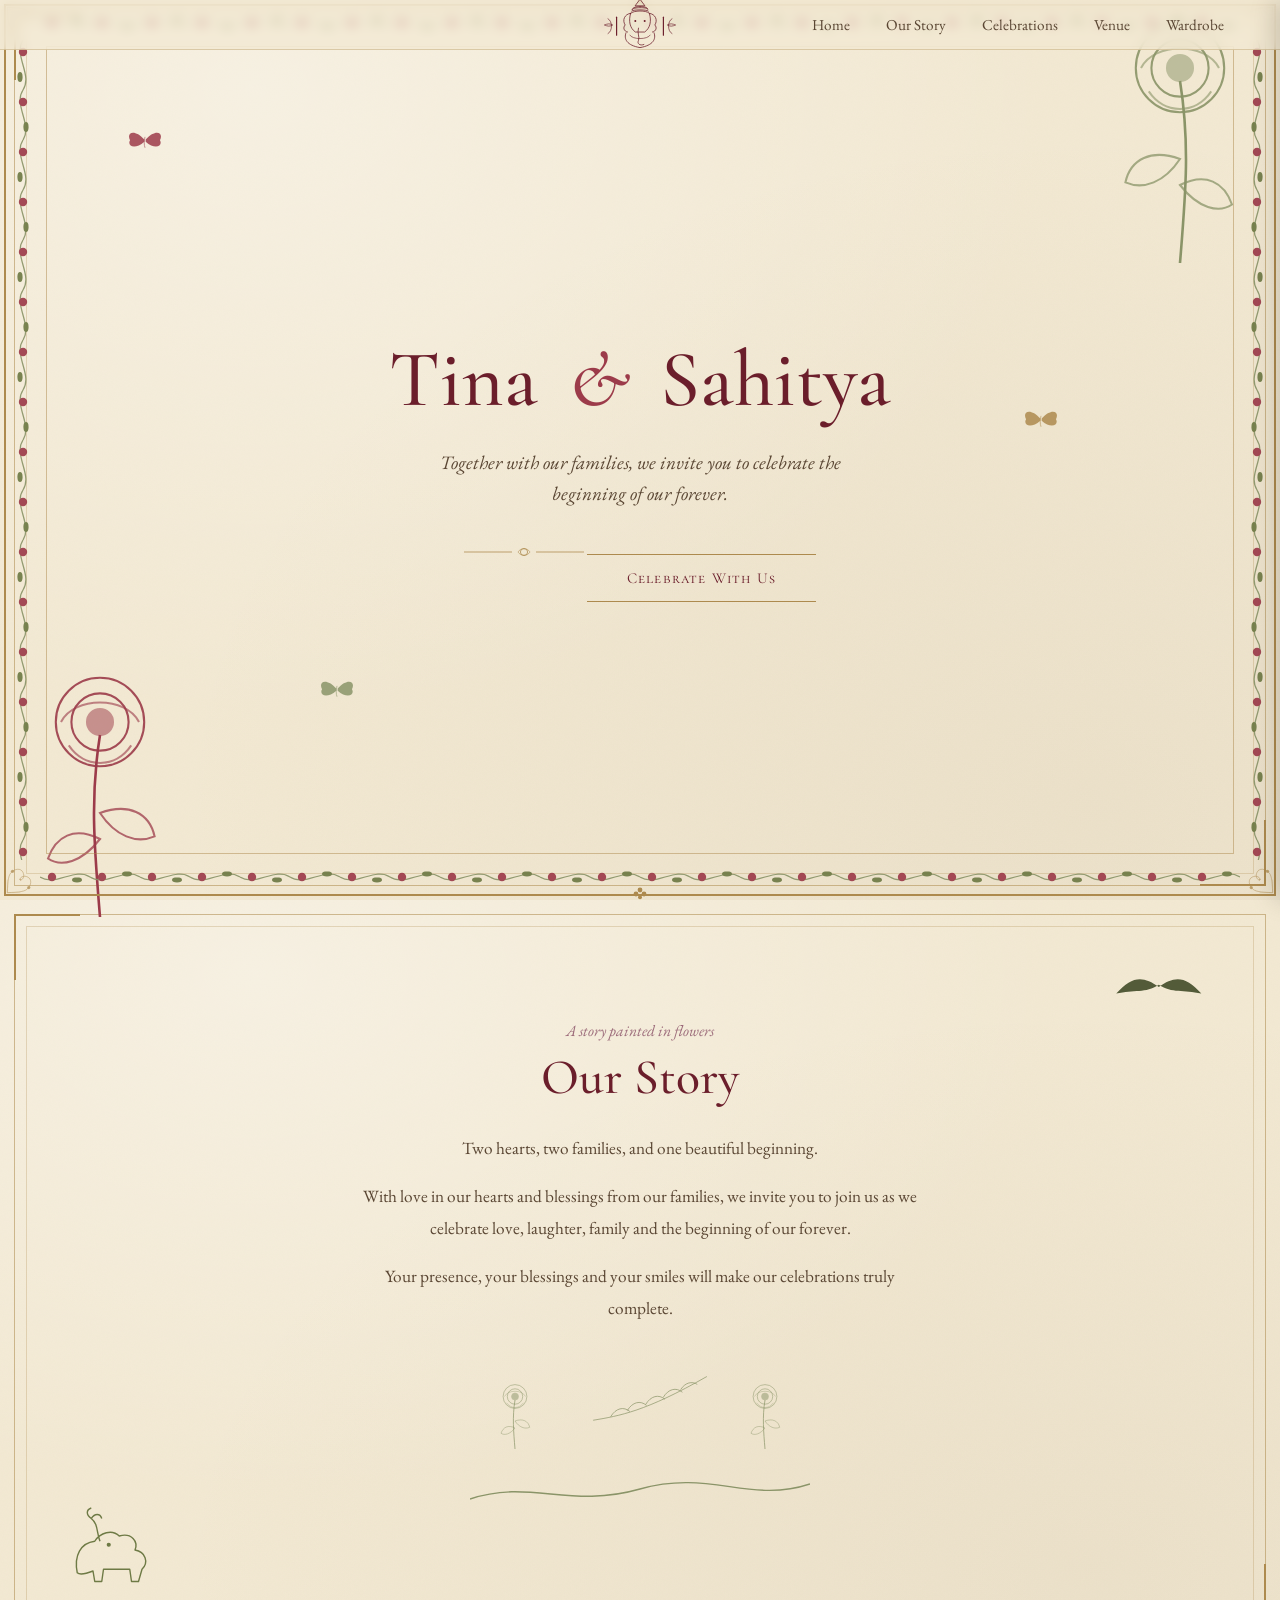
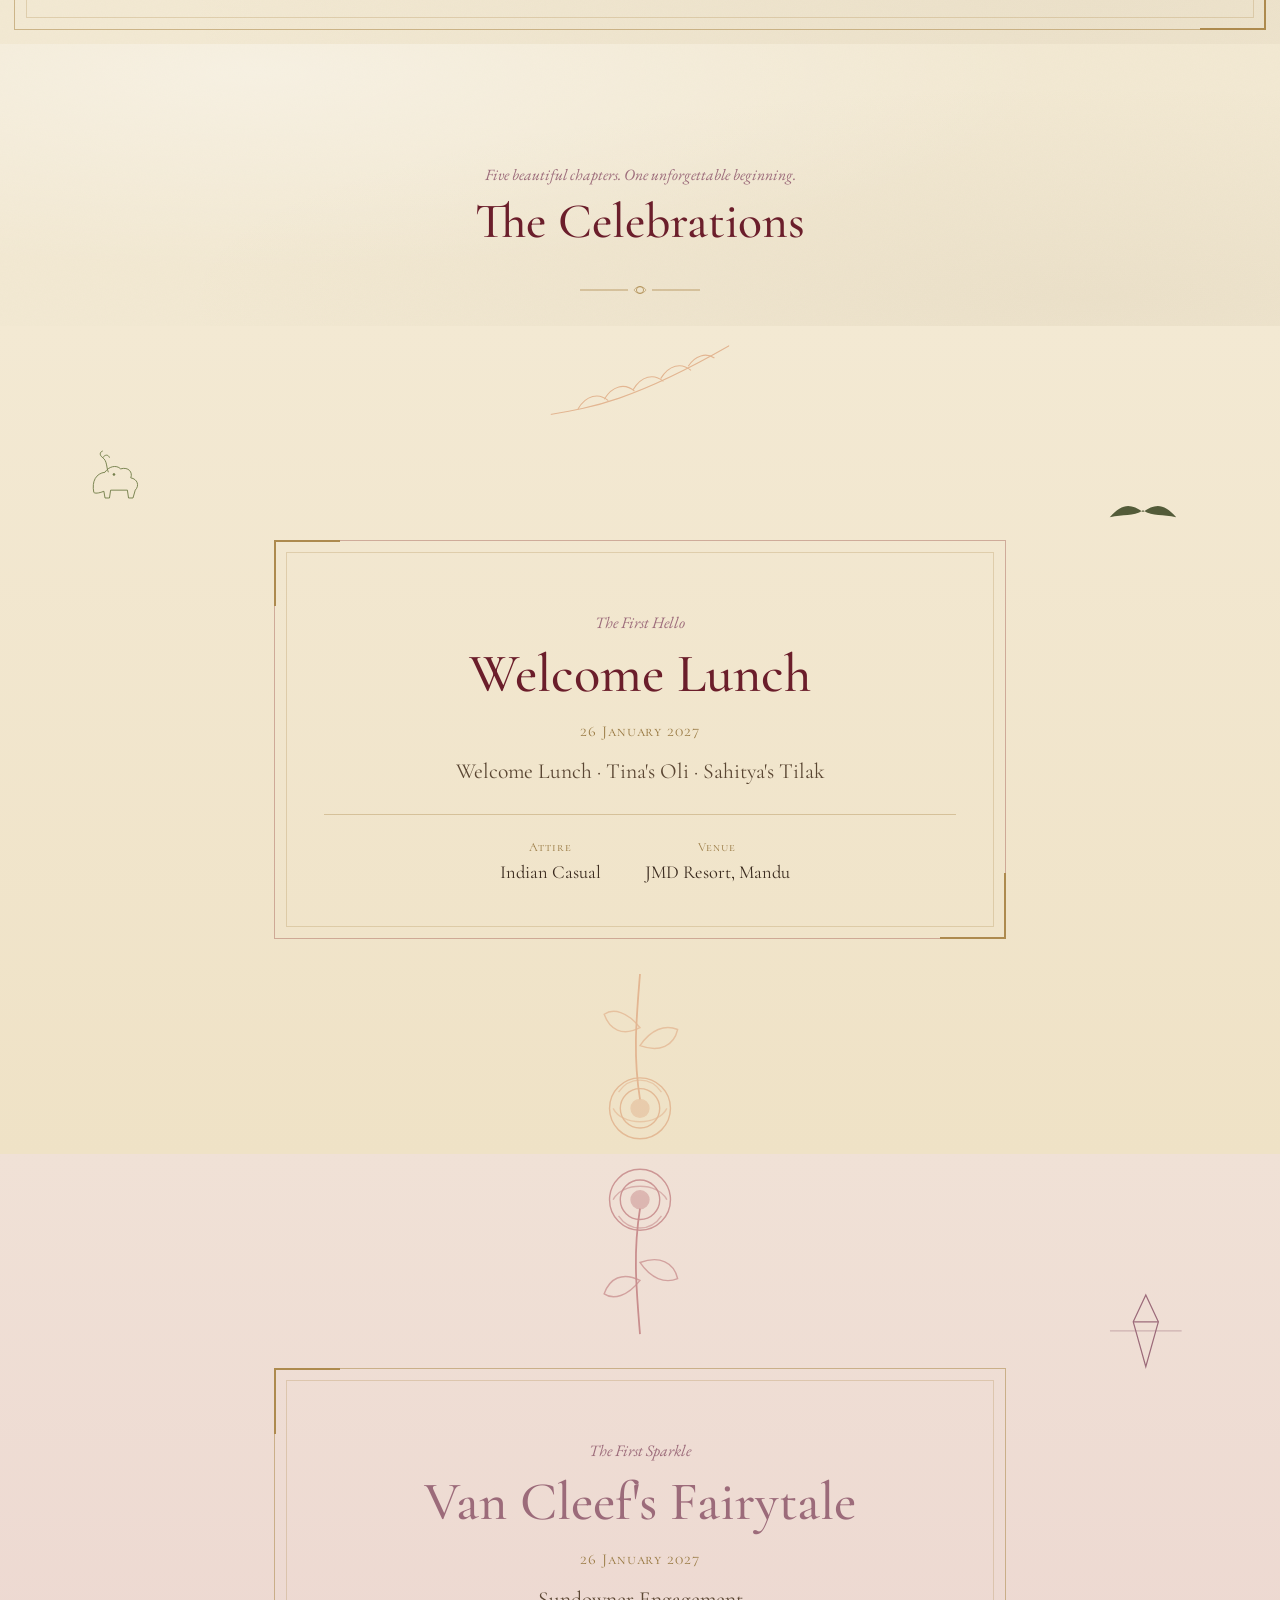
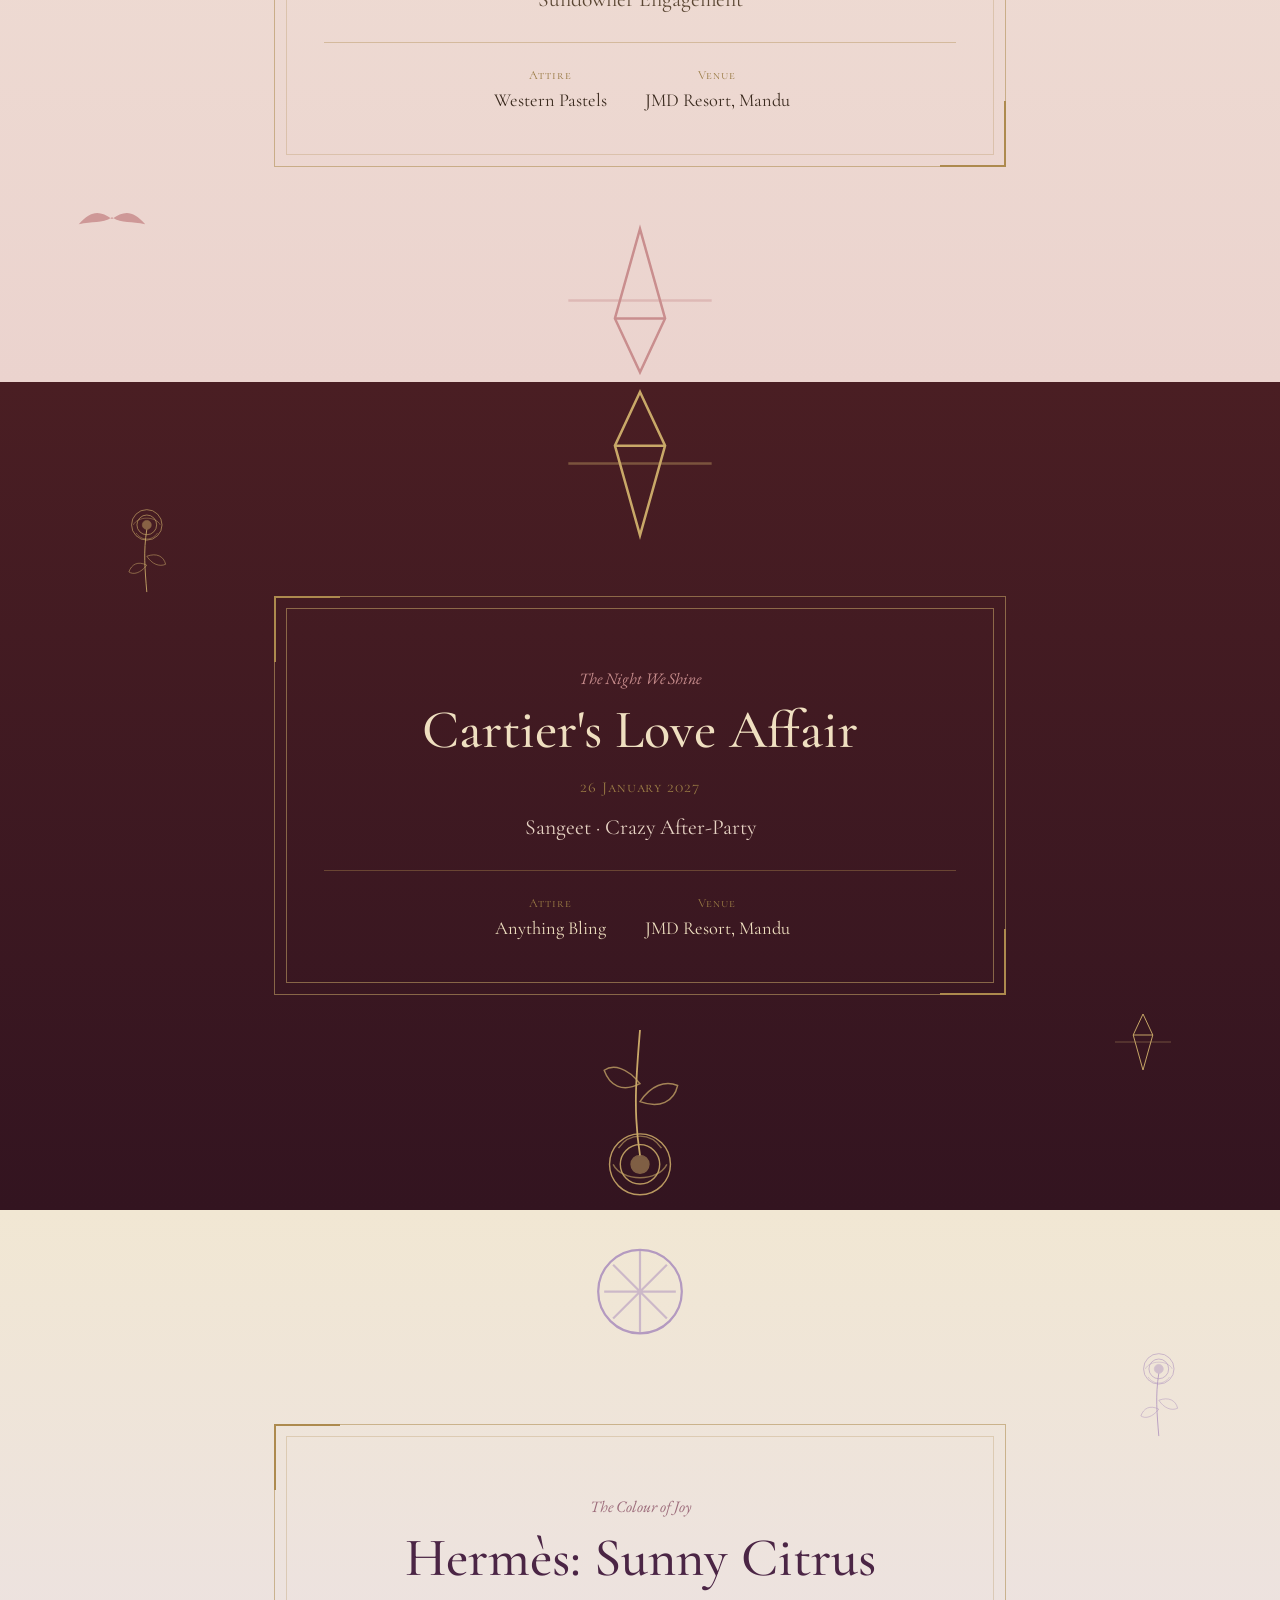
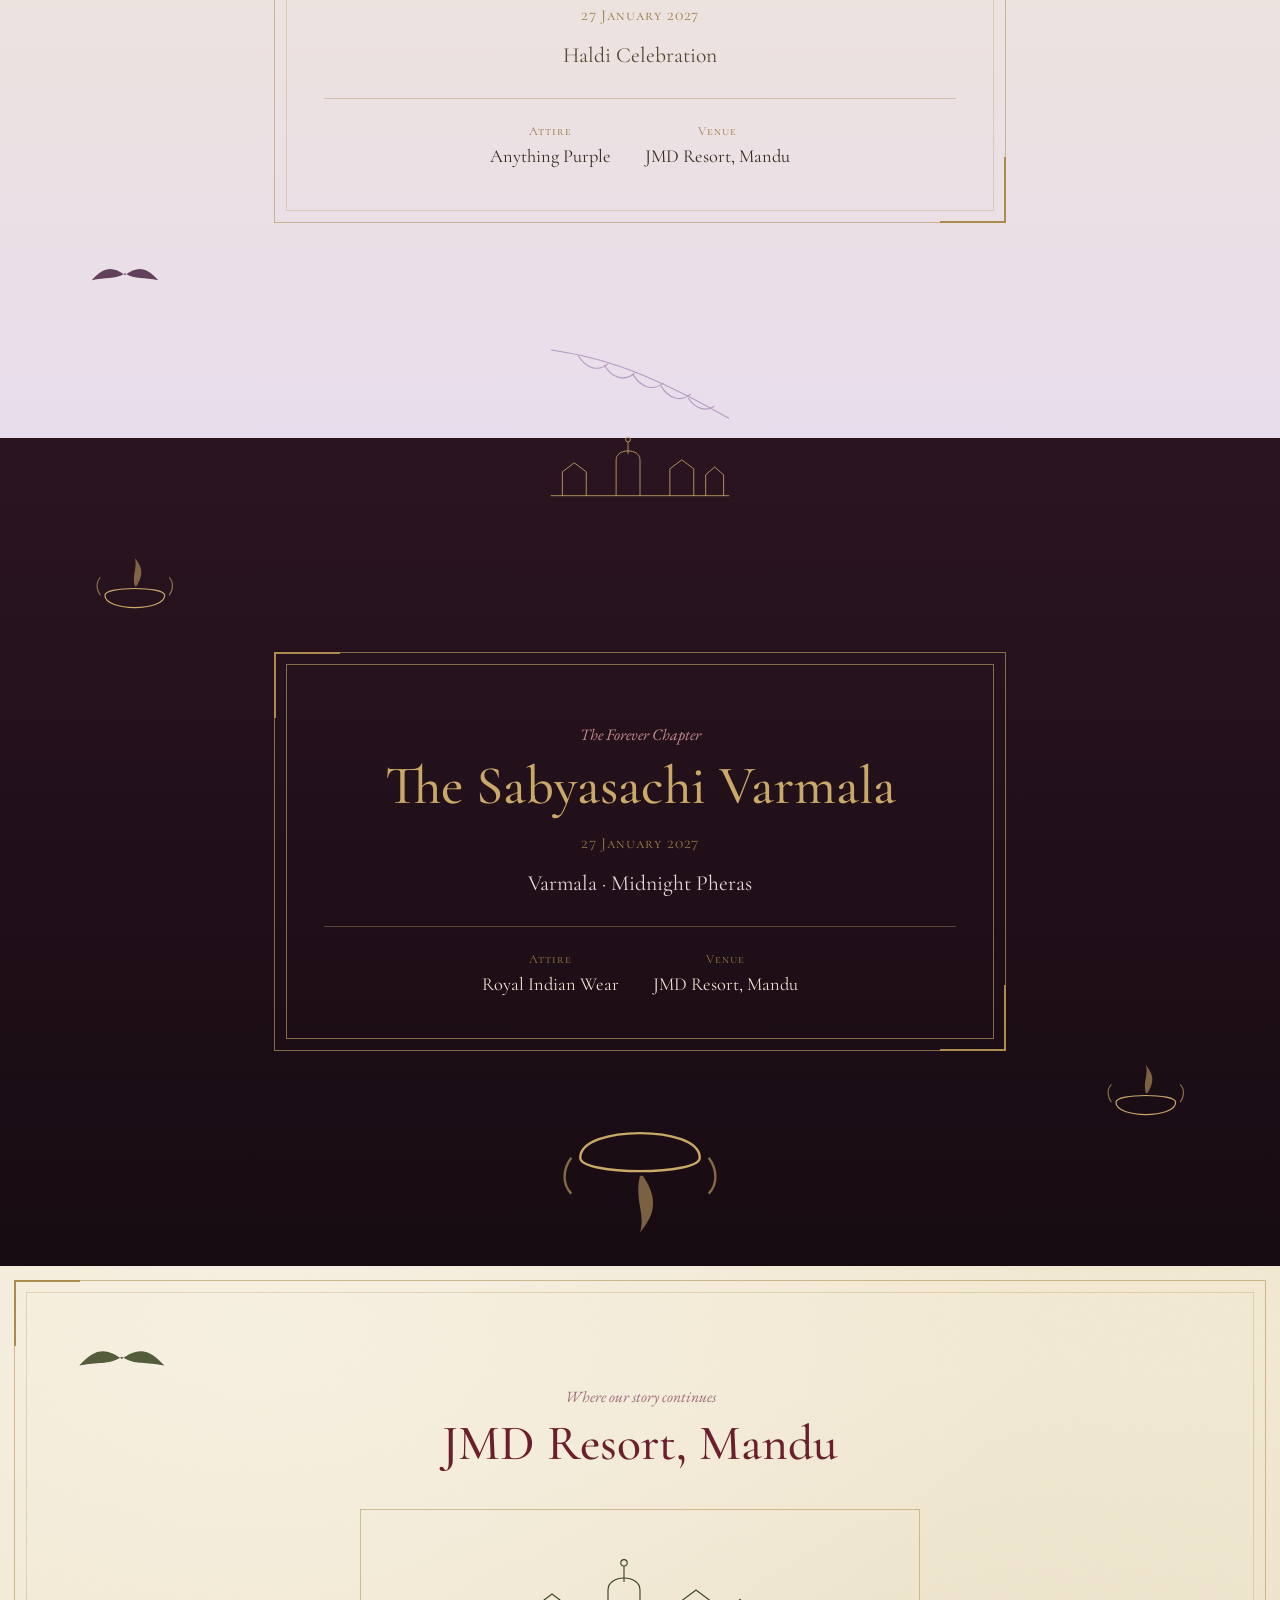
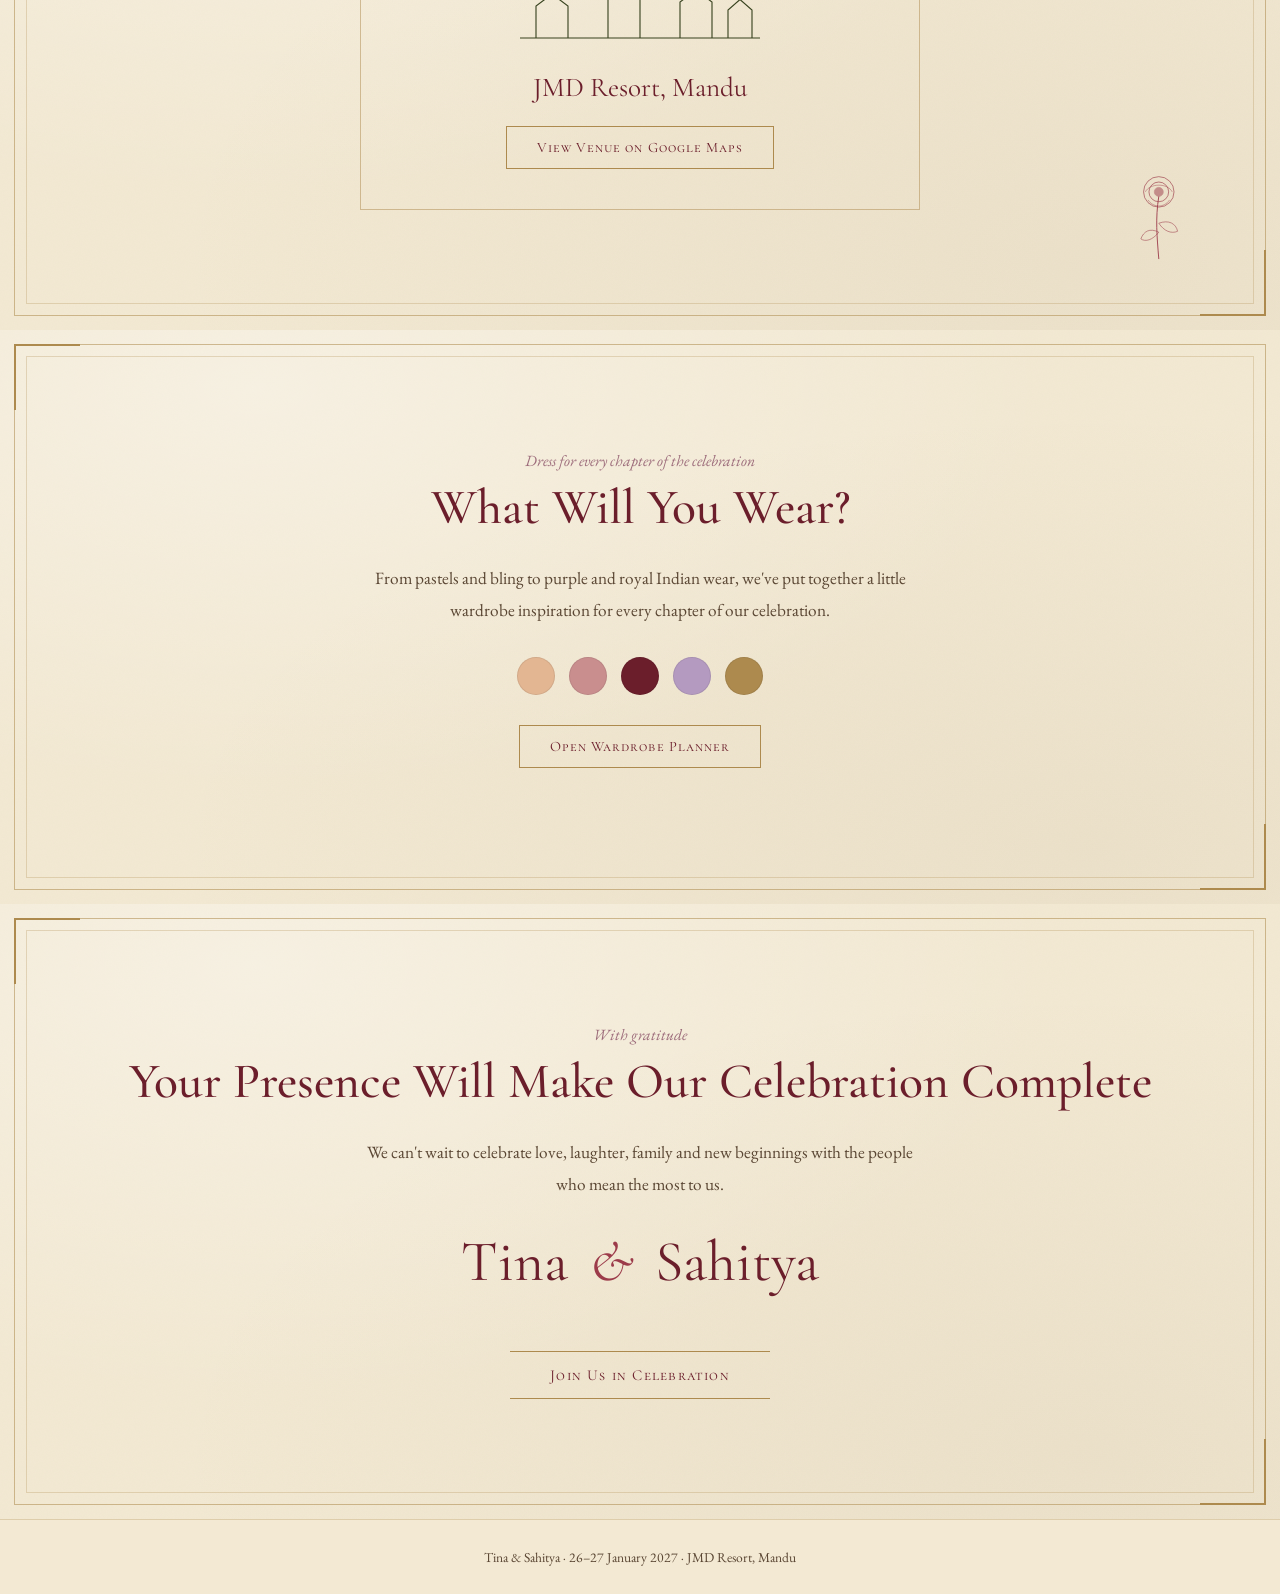
==== index.html @ ea7f5456 "Add files via upload" ====
<!DOCTYPE html>
<html lang="en">
<head>
<meta charset="UTF-8">
<meta name="viewport" content="width=device-width, initial-scale=1.0">
<title>Tina &amp; Sahitya — Our Royal Wedding Celebration</title>
<meta name="description" content="Join Tina &amp; Sahitya as they celebrate love, family and the beginning of their forever in Mandu.">

<!-- Open Graph -->
<meta property="og:title" content="Tina &amp; Sahitya — Our Royal Wedding Celebration">
<meta property="og:description" content="Join Tina &amp; Sahitya as they celebrate love, family and the beginning of their forever in Mandu.">
<meta property="og:type" content="website">
<meta property="og:image" content="assets/og-image.jpg">

<link rel="icon" href="assets/favicon.svg" type="image/svg+xml">

<link rel="preconnect" href="https://fonts.googleapis.com">
<link rel="preconnect" href="https://fonts.gstatic.com" crossorigin>
<link href="https://fonts.googleapis.com/css2?family=Cormorant+Garamond:ital,wght@0,400;0,500;0,600;1,400;1,500&family=EB+Garamond:ital,wght@0,400;0,500;1,400&family=Cormorant+SC:wght@500;600&display=swap" rel="stylesheet">

<style>
:root{
  /* paper */
  --ivory:#F3E9D3;
  --antique-cream:#ECD9B6;
  --parchment:#F6EEDC;
  --champagne:#EFDFC0;

  /* floral */
  --deep-rose:#9C3B4A;
  --muted-crimson:#8C3A34;
  --dusty-pink:#C98E8E;
  --blush:#E4C3BE;
  --peach:#E3B692;
  --mauve:#9C6B7A;
  --soft-lavender:#B49AC0;

  /* botanical */
  --sage:#8A9468;
  --olive:#6E7A45;
  --muted-green:#7C8A5E;
  --forest:#38431F;

  /* royal */
  --burgundy:#5E1A24;
  --wine:#6B1E2B;
  --plum:#4B2545;

  /* decorative */
  --gold:#AD8A4E;
  --gold-light:#C9A868;
  --brass:#9A7B45;

  --ink:#3A2A1E;
  --ink-soft:#5A4633;

  --serif: "Cormorant Garamond", serif;
  --serif-sc: "Cormorant SC", serif;
  --body: "EB Garamond", serif;
}

*{ box-sizing:border-box; }
html{ scroll-behavior:smooth; }

@media (prefers-reduced-motion: reduce){
  html{ scroll-behavior:auto; }
  *{ animation-duration:0.001ms !important; animation-iteration-count:1 !important; transition-duration:0.001ms !important; scroll-behavior:auto !important; }
}

body{
  margin:0;
  font-family:var(--body);
  color:var(--ink);
  background-color:var(--ivory);
  overflow-x:hidden;
}

/* ---------- paper texture (shared) ---------- */
.paper{
  position:relative;
  background-color:var(--ivory);
  background-image:
    radial-gradient(ellipse at 20% 10%, rgba(255,255,255,0.35), transparent 55%),
    radial-gradient(ellipse at 85% 90%, rgba(120,90,50,0.06), transparent 60%),
    url('data:image/svg+xml;utf8,<svg xmlns="http://www.w3.org/2000/svg" width="200" height="200"><filter id="n"><feTurbulence type="fractalNoise" baseFrequency="0.9" numOctaves="2" stitchTiles="stitch"/><feColorMatrix type="matrix" values="0 0 0 0 0.55  0 0 0 0 0.47  0 0 0 0 0.34  0 0 0 0.05 0"/></filter><rect width="100%25" height="100%25" filter="url(%23n)"/></svg>');
  background-size: auto, auto, 220px 220px;
}

/* ---------- ornament svg defs (hidden) ---------- */
#ornament-defs{ position:absolute; width:0; height:0; overflow:hidden; }

/* ---------- section shell ---------- */
.chapter{
  position:relative;
  padding:clamp(56px, 10vw, 120px) clamp(20px, 6vw, 80px);
  overflow:hidden;
}

.frame-outer{
  position:absolute;
  inset:14px;
  border:1px solid rgba(173,138,78,0.55);
  pointer-events:none;
}
.frame-outer::before,
.frame-outer::after{
  content:"";
  position:absolute;
  width:64px; height:64px;
  border-top:2px solid var(--gold);
  border-left:2px solid var(--gold);
  top:-1px; left:-1px;
}
.frame-outer::after{
  top:auto; left:auto; bottom:-1px; right:-1px;
  border-top:none; border-left:none;
  border-bottom:2px solid var(--gold);
  border-right:2px solid var(--gold);
}
.frame-inner{
  position:absolute;
  inset:26px;
  border:1px solid rgba(173,138,78,0.28);
  pointer-events:none;
}

.corner-motif{
  position:absolute;
  width:clamp(70px,10vw,150px);
  opacity:0.9;
  color:var(--gold);
}
.corner-motif.tl{ top:8px; left:8px; }
.corner-motif.tr{ top:8px; right:8px; transform:scaleX(-1); }
.corner-motif.bl{ bottom:8px; left:8px; transform:scaleY(-1); }
.corner-motif.br{ bottom:8px; right:8px; transform:scale(-1,-1); }

.eyebrow-divider{
  width:120px; height:26px; margin:18px auto; color:var(--gold);
}

/* ---------- reveal ---------- */
.reveal{
  opacity:0;
  transform:translateY(18px);
  transition:opacity 1.1s ease, transform 1.1s ease;
}
.reveal.in{ opacity:1; transform:none; }

/* pop-in decorative elements (per-section) */
.pop{
  opacity:0;
  transform:scale(0.4);
  transition:opacity .8s ease, transform .9s cubic-bezier(0.22,1.4,0.4,1);
}
.pop.in{ opacity:1; transform:scale(1); }

/* ---------- butterflies ---------- */
#butterfly-field{ position:fixed; inset:0; z-index:5; pointer-events:none; }
.butterfly{
  position:absolute;
  width:34px; height:auto;
  animation-name:flutter-flight;
  animation-timing-function:ease-in-out;
  animation-iteration-count:infinite;
  will-change:transform;
}
.butterfly .wing{ transform-origin:50px 40px; animation:flap 0.55s ease-in-out infinite; }
.butterfly .wing-right{ animation-delay:0.05s; }
@keyframes flap{
  0%,100%{ transform:scaleX(1); }
  50%{ transform:scaleX(0.55); }
}
.butterfly.flight-a{ animation-name:flutter-flight-a; }
.butterfly.flight-b{ animation-name:flutter-flight-b; }
.butterfly.flight-c{ animation-name:flutter-flight-c; }
@keyframes flutter-flight-a{
  0%{ transform:translate(0,0) rotate(-4deg); }
  25%{ transform:translate(7vw,-7vh) rotate(4deg); }
  50%{ transform:translate(15vw,0vh) rotate(-3deg); }
  75%{ transform:translate(8vw,8vh) rotate(5deg); }
  100%{ transform:translate(0,0) rotate(-4deg); }
}
@keyframes flutter-flight-b{
  0%{ transform:translate(0,0) rotate(3deg); }
  30%{ transform:translate(-8vw,-5vh) rotate(-4deg); }
  60%{ transform:translate(-14vw,4vh) rotate(3deg); }
  100%{ transform:translate(0,0) rotate(3deg); }
}
@keyframes flutter-flight-c{
  0%{ transform:translate(0,0) rotate(-2deg); }
  20%{ transform:translate(4vw,-9vh) rotate(4deg); }
  50%{ transform:translate(10vw,-3vh) rotate(-3deg); }
  80%{ transform:translate(3vw,6vh) rotate(4deg); }
  100%{ transform:translate(0,0) rotate(-2deg); }
}

/* ---------- per-section pop-in motifs ---------- */
.pop-motif{
  position:absolute;
  width:clamp(46px,7vw,100px);
  pointer-events:none;
  z-index:1;
}

/* ---------- persistent ornamental page frame ---------- */
:root{
  --frame-band:clamp(14px,2.6vw,26px);
  --frame-gap:clamp(22px,4.6vw,40px);
}
#page-frame{ position:fixed; inset:0; z-index:4; pointer-events:none; }
#page-frame::before{
  content:""; position:absolute; inset:4px;
  border:2px solid var(--gold);
}
#page-frame::after{
  content:""; position:absolute;
  inset:calc(var(--frame-gap) + 6px);
  border:1px solid rgba(173,138,78,0.5);
}
.frame-band{ position:absolute; background-repeat:repeat; opacity:0.92; }
.frame-band.top{
  top:10px; left:var(--frame-gap); right:var(--frame-gap); height:var(--frame-band);
  background-image:url('data:image/svg+xml;utf8,<svg xmlns="http://www.w3.org/2000/svg" width="100" height="26"><path d="M0 13 C 15 3, 35 23, 50 13 C 65 3, 85 23, 100 13" fill="none" stroke="rgb(138,148,104)" stroke-width="1.3"/><circle cx="12" cy="13" r="4.2" fill="rgb(156,59,74)"/><circle cx="62" cy="13" r="4.2" fill="rgb(156,59,74)"/><ellipse cx="37" cy="10" rx="5" ry="2.6" fill="rgb(110,122,69)"/><ellipse cx="87" cy="16" rx="5" ry="2.6" fill="rgb(110,122,69)"/></svg>');
  background-size:100px var(--frame-band); background-repeat:repeat-x;
}
.frame-band.bottom{
  bottom:10px; left:var(--frame-gap); right:var(--frame-gap); height:var(--frame-band);
  background-image:url('data:image/svg+xml;utf8,<svg xmlns="http://www.w3.org/2000/svg" width="100" height="26"><path d="M0 13 C 15 3, 35 23, 50 13 C 65 3, 85 23, 100 13" fill="none" stroke="rgb(138,148,104)" stroke-width="1.3"/><circle cx="12" cy="13" r="4.2" fill="rgb(156,59,74)"/><circle cx="62" cy="13" r="4.2" fill="rgb(156,59,74)"/><ellipse cx="37" cy="10" rx="5" ry="2.6" fill="rgb(110,122,69)"/><ellipse cx="87" cy="16" rx="5" ry="2.6" fill="rgb(110,122,69)"/></svg>');
  background-size:100px var(--frame-band); background-repeat:repeat-x;
  transform:scaleY(-1);
}
.frame-band.left{
  left:10px; top:var(--frame-gap); bottom:var(--frame-gap); width:var(--frame-band);
  background-image:url('data:image/svg+xml;utf8,<svg xmlns="http://www.w3.org/2000/svg" width="26" height="100"><path d="M13 0 C 3 15, 23 35, 13 50 C 3 65, 23 85, 13 100" fill="none" stroke="rgb(138,148,104)" stroke-width="1.3"/><circle cx="13" cy="12" r="4.2" fill="rgb(156,59,74)"/><circle cx="13" cy="62" r="4.2" fill="rgb(156,59,74)"/><ellipse cx="10" cy="37" rx="2.6" ry="5" fill="rgb(110,122,69)"/><ellipse cx="16" cy="87" rx="2.6" ry="5" fill="rgb(110,122,69)"/></svg>');
  background-size:var(--frame-band) 100px; background-repeat:repeat-y;
}
.frame-band.right{
  right:10px; top:var(--frame-gap); bottom:var(--frame-gap); width:var(--frame-band);
  background-image:url('data:image/svg+xml;utf8,<svg xmlns="http://www.w3.org/2000/svg" width="26" height="100"><path d="M13 0 C 3 15, 23 35, 13 50 C 3 65, 23 85, 13 100" fill="none" stroke="rgb(138,148,104)" stroke-width="1.3"/><circle cx="13" cy="12" r="4.2" fill="rgb(156,59,74)"/><circle cx="13" cy="62" r="4.2" fill="rgb(156,59,74)"/><ellipse cx="10" cy="37" rx="2.6" ry="5" fill="rgb(110,122,69)"/><ellipse cx="16" cy="87" rx="2.6" ry="5" fill="rgb(110,122,69)"/></svg>');
  background-size:var(--frame-band) 100px; background-repeat:repeat-y;
  transform:scaleX(-1);
}
.frame-corner{
  position:absolute; width:clamp(30px,4.4vw,52px); color:var(--gold);
}
.frame-corner.tl{ top:6px; left:6px; }
.frame-corner.tr{ top:6px; right:6px; transform:scaleX(-1); }
.frame-corner.bl{ bottom:6px; left:6px; transform:scaleY(-1); }
.frame-corner.br{ bottom:6px; right:6px; transform:scale(-1,-1); }
.frame-sprig{ position:absolute; width:16px; color:var(--gold); }
@media (max-width:640px){
  .frame-band.left, .frame-band.right{ display:none; }
  #page-frame::before, #page-frame::after{ left:8px; right:8px; }
}

/* ================= NAV ================= */
nav#site-nav{
  position:fixed; top:0; left:0; right:0; z-index:100;
  display:flex; align-items:center; justify-content:flex-end;
  padding:14px clamp(20px,5vw,56px);
  background:rgba(243,233,211,0.72);
  backdrop-filter:blur(6px);
  border-bottom:1px solid rgba(173,138,78,0.35);
  transition:padding .3s ease, background .3s ease;
}
nav#site-nav.scrolled{ padding:8px clamp(20px,5vw,56px); background:rgba(243,233,211,0.92); }
.nav-ganesh{
  position:absolute; left:50%; top:50%;
  transform:translate(-50%,-50%);
  width:clamp(56px,7vw,78px);
  color:var(--wine);
  text-decoration:none;
  transition:width .3s ease, color .3s ease;
}
.nav-ganesh:hover, .nav-ganesh:focus-visible{ color:var(--deep-rose); }
.nav-ganesh svg{ display:block; width:100%; height:auto; }
.nav-links{ display:flex; gap:clamp(16px,3vw,36px); list-style:none; margin:0; padding:0; }
.nav-links a{
  font-family:var(--body);
  font-size:0.95rem;
  color:var(--ink-soft);
  text-decoration:none;
  border-bottom:1px solid transparent;
  padding-bottom:2px;
  transition:border-color .25s ease, color .25s ease;
}
.nav-links a:hover, .nav-links a:focus-visible{ color:var(--wine); border-bottom-color:var(--gold); }
.nav-toggle{
  display:none; background:none; border:1px solid var(--gold); border-radius:2px;
  width:40px; height:34px; position:relative; cursor:pointer;
}
.nav-toggle span, .nav-toggle span::before, .nav-toggle span::after{
  content:""; position:absolute; left:9px; right:9px; height:1px; background:var(--wine);
}
.nav-toggle span{ top:16px; }
.nav-toggle span::before{ top:-6px; }
.nav-toggle span::after{ top:6px; }

.mobile-panel{
  position:fixed; inset:0 0 0 auto; width:min(78vw,320px); height:100vh;
  background:var(--parchment); z-index:150; transform:translateX(100%);
  transition:transform .45s ease; box-shadow:-6px 0 24px rgba(0,0,0,0.15);
  padding:90px 32px 32px; border-left:1px solid var(--gold);
}
.mobile-panel.open{ transform:translateX(0); }
.mobile-panel ul{ list-style:none; padding:0; margin:0; display:flex; flex-direction:column; gap:26px; }
.mobile-panel a{ font-family:var(--serif); font-size:1.3rem; color:var(--wine); text-decoration:none; }
.scrim{ position:fixed; inset:0; background:rgba(58,42,30,0.35); z-index:140; opacity:0; pointer-events:none; transition:opacity .4s ease; }
.scrim.open{ opacity:1; pointer-events:auto; }

@media (max-width:760px){
  .nav-links{ display:none; }
  .nav-toggle{ display:block; }
}

/* ================= HERO ================= */
#hero{
  min-height:100svh;
  display:flex; align-items:center; justify-content:center;
  text-align:center;
  padding:120px 20px 80px;
}
.hero-inner{ max-width:640px; position:relative; z-index:2; }
.hero-names{
  font-family:var(--serif);
  font-weight:500;
  font-size:clamp(2.6rem, 8vw, 5rem);
  color:var(--wine);
  margin:0;
  line-height:1.05;
}
.hero-amp{ color:var(--deep-rose); font-style:italic; padding:0 0.15em; }
.hero-sub{
  font-family:var(--body);
  font-size:clamp(1rem,2.4vw,1.2rem);
  color:var(--ink-soft);
  font-style:italic;
  max-width:460px;
  margin:26px auto 0;
  line-height:1.6;
}
.hero-cta{
  display:inline-block; margin-top:44px;
  font-family:var(--serif-sc);
  font-size:0.95rem; letter-spacing:0.08em;
  color:var(--wine); text-decoration:none;
  padding:14px 40px;
  border-top:1px solid var(--gold);
  border-bottom:1px solid var(--gold);
  position:relative;
  transition:color .3s ease;
}
.hero-cta:hover, .hero-cta:focus-visible{ color:var(--deep-rose); }

.hero-layer{ position:absolute; pointer-events:none; }
.hero-bg-illustration{ position:absolute; inset:0; z-index:0; opacity:0.9; }
.hero-fg-bloom{ position:absolute; z-index:1; width:clamp(140px,22vw,260px); color:var(--deep-rose); opacity:0.92; }
.hero-fg-bloom.left{ left:-30px; bottom:-30px; }
.hero-fg-bloom.right{ right:-30px; top:-10px; transform:scaleX(-1); color:var(--sage); }

/* parallax layers driven by JS transform */
.layer-slow{ transition:transform .1s linear; }
.layer-mid{ transition:transform .1s linear; }
.layer-fast{ transition:transform .1s linear; }

/* ================= DIVIDER / STORY ================= */
.section-heading{
  font-family:var(--serif);
  font-weight:500;
  font-size:clamp(2rem,5vw,3.1rem);
  color:var(--wine);
  text-align:center;
  margin:0;
}
.section-kicker{
  display:block;
  text-align:center;
  font-family:var(--body);
  font-style:italic;
  color:var(--mauve);
  font-size:0.98rem;
  margin-bottom:6px;
}
.section-lede{
  max-width:560px; margin:26px auto 0; text-align:center;
  font-size:1.08rem; line-height:1.85; color:var(--ink-soft);
}
.section-lede p{ margin:0 0 16px; }
.section-lede p:last-child{ margin-bottom:0; }

#story{ text-align:center; }
.story-scene{ max-width:340px; margin:34px auto 0; color:var(--sage); }

/* ================= CELEBRATIONS INTRO ================= */
#celebrations-intro{ text-align:center; padding-bottom:0; }

/* ================= EVENT (illustrated page) ================= */
.event{
  position:relative;
  min-height:92vh;
  display:flex; align-items:center; justify-content:center;
  padding:clamp(60px,10vw,110px) clamp(20px,6vw,90px);
  transition:background-color 1.4s ease;
}
.event-frame{
  position:relative;
  width:100%; max-width:760px;
  text-align:center;
  padding:clamp(40px,7vw,70px) clamp(24px,6vw,64px);
}
.event-kicker{
  font-family:var(--body); font-style:italic; font-size:1rem;
  color:var(--mauve); margin-bottom:8px;
}
.event-title{
  font-family:var(--serif); font-weight:500;
  font-size:clamp(2.1rem,5.6vw,3.4rem);
  margin:0 0 6px; color:var(--wine);
}
.event-date{ font-family:var(--serif-sc); font-size:0.95rem; letter-spacing:0.06em; color:var(--brass); }
.event-occasion{ margin:18px 0 0; font-size:1.35rem; font-family:var(--serif); color:var(--ink-soft); }
.event-meta{
  display:flex; flex-wrap:wrap; gap:34px; justify-content:center;
  margin-top:30px; padding-top:24px; border-top:1px solid rgba(173,138,78,0.4);
}
.event-meta div{ min-width:120px; }
.event-meta .label{ display:block; font-family:var(--serif-sc); font-size:0.78rem; letter-spacing:0.08em; color:var(--brass); margin-bottom:6px; }
.event-meta .value{ font-family:var(--serif); font-size:1.15rem; color:var(--ink); }

.event-motif{ position:absolute; width:clamp(90px,14vw,180px); opacity:0.88; }
.event-motif.top{ top:-8px; left:50%; transform:translateX(-50%); }
.event-motif.bottom{ bottom:-8px; left:50%; transform:translateX(-50%) scaleY(-1); }

/* Per-event palettes */
#event-welcome{ background:linear-gradient(180deg, var(--ivory), #EFE2C6); }
#event-welcome .event-motif{ color:var(--peach); }
#event-welcome .frame-outer{ border-color:rgba(140,58,52,0.35); }

#event-vancleef{ background:linear-gradient(180deg, #F0E1D6, #EBD3CE); }
#event-vancleef .event-motif{ color:var(--dusty-pink); }
#event-vancleef .event-title{ color:var(--mauve); }

#event-cartier{ background:linear-gradient(180deg, #4A1E23, #331420); }
#event-cartier .event-title{ color:var(--champagne); }
#event-cartier .event-kicker{ color:var(--dusty-pink); }
#event-cartier .event-occasion{ color:#E7D3C4; }
#event-cartier .event-meta .value{ color:var(--champagne); }
#event-cartier .event-motif{ color:var(--gold-light); }
#event-cartier .frame-outer, #event-cartier .frame-inner{ border-color:rgba(201,168,104,0.55); }

#event-hermes{ background:linear-gradient(180deg, #F1E7D3, #E8DDEC); }
#event-hermes .event-motif{ color:var(--soft-lavender); }
#event-hermes .event-title{ color:var(--plum); }

#event-sabyasachi{ background:linear-gradient(180deg, #2A1420, #170B12); }
#event-sabyasachi .event-title{ color:var(--gold-light); }
#event-sabyasachi .event-kicker{ color:var(--dusty-pink); }
#event-sabyasachi .event-occasion{ color:#E8D6DA; }
#event-sabyasachi .event-meta .value{ color:#EDE0CF; }
#event-sabyasachi .event-motif{ color:var(--gold-light); }
#event-sabyasachi .frame-outer, #event-sabyasachi .frame-inner{ border-color:rgba(201,168,104,0.6); }
#event-sabyasachi .event-meta{ border-top-color:rgba(201,168,104,0.35); }

/* ================= VENUE ================= */
#venue{ text-align:center; }
.venue-panel{
  max-width:560px; margin:36px auto 0; padding:40px 30px;
  border:1px solid rgba(173,138,78,0.5);
  position:relative;
}
.venue-illustration{ width:min(240px,60%); margin:0 auto 20px; color:var(--forest); }
.venue-name{ font-family:var(--serif); font-size:1.7rem; color:var(--wine); margin:0 0 22px; }
.btn-outline{
  display:inline-block; font-family:var(--serif-sc); font-size:0.9rem; letter-spacing:0.07em;
  color:var(--wine); text-decoration:none; padding:12px 30px;
  border:1px solid var(--gold); transition:background .3s ease, color .3s ease;
}
.btn-outline:hover, .btn-outline:focus-visible{ background:var(--gold); color:var(--parchment); }

/* ================= WARDROBE ================= */
#wardrobe{ text-align:center; }
.wardrobe-swatches{ display:flex; justify-content:center; gap:14px; margin:30px 0; flex-wrap:wrap; }
.swatch{ width:38px; height:38px; border-radius:50%; border:1px solid rgba(0,0,0,0.08); }

/* ================= CLOSING ================= */
#closing{ text-align:center; position:relative; }
.closing-names{ font-family:var(--serif); font-size:clamp(2.2rem,6vw,3.6rem); color:var(--wine); margin:26px 0 10px; }
.petal{
  position:absolute; top:-20px; width:14px; height:14px; color:var(--dusty-pink);
  animation:fall linear infinite;
  opacity:0.85;
}
@keyframes fall{
  to{ transform:translateY(112vh) rotate(200deg); opacity:0.15; }
}

footer{
  text-align:center; padding:28px 20px; font-size:0.85rem; color:var(--ink-soft);
  border-top:1px solid rgba(173,138,78,0.3);
}

/* ================= UTILS ================= */
.visually-hidden{
  position:absolute; width:1px; height:1px; padding:0; margin:-1px;
  overflow:hidden; clip:rect(0,0,0,0); white-space:nowrap; border:0;
}
a:focus-visible, button:focus-visible{ outline:2px solid var(--wine); outline-offset:3px; }

@media (max-width:600px){
  .event-meta{ flex-direction:column; gap:16px; align-items:center; }
  .corner-motif{ width:56px; }
}
</style>
</head>
<body>

<!-- ============ SHARED SVG ORNAMENT DEFS ============ -->
<svg id="ornament-defs" aria-hidden="true">
<defs>

<!-- corner botanical flourish -->
<symbol id="motif-corner" viewBox="0 0 160 160">
  <path d="M4 4 C 40 6, 60 6, 70 20 C 80 34, 78 50, 62 54 C 48 57, 40 48, 46 40" fill="none" stroke="currentColor" stroke-width="1.4"/>
  <path d="M4 4 C 6 40, 6 60, 20 70 C 34 80, 50 78, 54 62 C 57 48, 48 40, 40 46" fill="none" stroke="currentColor" stroke-width="1.4"/>
  <circle cx="70" cy="20" r="5" fill="currentColor" opacity="0.7"/>
  <circle cx="20" cy="70" r="5" fill="currentColor" opacity="0.7"/>
  <path d="M4 4 L4 44 M4 4 L44 4" stroke="currentColor" stroke-width="1.2" opacity="0.5"/>
</symbol>

<!-- rose bloom -->
<symbol id="motif-rose" viewBox="0 0 200 220">
  <g fill="none" stroke="currentColor" stroke-width="1.6">
    <path d="M100 210 C 96 160, 92 120, 100 70" stroke-width="2"/>
    <path d="M100 150 C 80 140, 66 148, 60 165 C 70 172, 86 168, 100 150 Z" opacity="0.75"/>
    <path d="M100 130 C 122 122, 138 130, 142 148 C 128 154, 112 148, 100 130 Z" opacity="0.75"/>
    <circle cx="100" cy="60" r="34" opacity="0.9"/>
    <circle cx="100" cy="60" r="22" opacity="0.9"/>
    <circle cx="100" cy="60" r="10" fill="currentColor" opacity="0.5"/>
    <path d="M70 60 C 80 40, 120 40, 130 60" opacity="0.6"/>
    <path d="M76 78 C 88 96, 112 96, 124 78" opacity="0.6"/>
  </g>
</symbol>

<!-- botanical branch / leaf spray -->
<symbol id="motif-branch" viewBox="0 0 260 160">
  <g fill="none" stroke="currentColor" stroke-width="1.6">
    <path d="M0 140 C 60 130, 120 120, 260 40"/>
    <path d="M40 132 C 52 112, 70 108, 84 120" />
    <path d="M78 118 C 90 98, 108 94, 122 106" />
    <path d="M120 104 C 132 84, 150 80, 164 92" />
    <path d="M160 88 C 172 68, 190 64, 204 76" />
    <path d="M200 70 C 210 54, 226 50, 238 58" />
  </g>
</symbol>

<!-- diya / lamp motif for midnight event -->
<symbol id="motif-diya" viewBox="0 0 120 120">
  <g fill="none" stroke="currentColor" stroke-width="1.6">
    <path d="M20 78 C 20 100, 100 100, 100 78 C 100 66, 20 66, 20 78 Z"/>
    <path d="M60 66 C 56 50, 64 40, 60 28 C 68 38, 74 48, 62 66" fill="currentColor" opacity="0.55" stroke="none"/>
    <path d="M14 78 C 8 70, 8 60, 14 54" opacity="0.6"/>
    <path d="M106 78 C 112 70, 112 60, 106 54" opacity="0.6"/>
  </g>
</symbol>

<!-- palace silhouette -->
<symbol id="motif-palace" viewBox="0 0 300 120">
  <g fill="none" stroke="currentColor" stroke-width="1.4">
    <path d="M0 110 L300 110"/>
    <path d="M20 110 L20 70 L40 55 L60 70 L60 110"/>
    <path d="M110 110 L110 50 C110 30 150 30 150 50 L150 110"/>
    <path d="M130 40 L130 20"/>
    <circle cx="130" cy="16" r="4"/>
    <path d="M200 110 L200 65 L220 50 L240 65 L240 110"/>
    <path d="M260 110 L260 75 L275 62 L290 75 L290 110"/>
  </g>
</symbol>

<!-- jewel / sparkle motif -->
<symbol id="motif-jewel" viewBox="0 0 100 100">
  <g fill="none" stroke="currentColor" stroke-width="1.4">
    <path d="M50 10 L64 40 L50 90 L36 40 Z"/>
    <path d="M36 40 L64 40"/>
    <path d="M10 50 L90 50" opacity="0.4"/>
  </g>
</symbol>

<!-- citrus / sunny motif -->
<symbol id="motif-citrus" viewBox="0 0 120 120">
  <g fill="none" stroke="currentColor" stroke-width="1.5">
    <circle cx="60" cy="60" r="28"/>
    <path d="M60 32 L60 88 M36 60 L84 60 M42 42 L78 78 M78 42 L42 78" opacity="0.6"/>
  </g>
</symbol>

<!-- eyebrow divider: small floral flourish -->
<symbol id="motif-divider" viewBox="0 0 200 30">
  <g fill="none" stroke="currentColor" stroke-width="1.3">
    <path d="M0 15 H80"/>
    <path d="M120 15 H200"/>
    <circle cx="100" cy="15" r="6"/>
    <path d="M90 15 C94 8, 106 8, 110 15" opacity="0.7"/>
    <path d="M90 15 C94 22, 106 22, 110 15" opacity="0.7"/>
  </g>
</symbol>

<!-- petal (closing animation) -->
<symbol id="motif-petal" viewBox="0 0 20 20">
  <path d="M10 0 C16 4, 16 14, 10 20 C4 14, 4 4, 10 0 Z" fill="currentColor"/>
</symbol>

<!-- garden scene (story section) -->
<symbol id="motif-garden" viewBox="0 0 340 160">
  <g fill="none" stroke="currentColor" stroke-width="1.4">
    <path d="M0 140 C 60 120, 100 150, 170 130 C 240 110, 280 145, 340 125"/>
    <use href="#motif-rose" x="10" y="10" width="70" height="90"/>
    <use href="#motif-rose" x="260" y="10" width="70" height="90"/>
    <use href="#motif-branch" x="120" y="0" width="120" height="70"/>
  </g>
</symbol>

<!-- Ganesh emblem motif — an original line-art rendition in the traditional wedding-invitation style (crown, trunk, flanking ornamental motifs), not a reproduction of any specific photographed idol or stencil -->
<symbol id="motif-ganesh" viewBox="0 0 200 140">
  <g fill="none" stroke="currentColor" stroke-width="2" stroke-linecap="round" stroke-linejoin="round">
    <path d="M40 50 L40 96" stroke-width="3"/>
    <path d="M18 54 C 30 60, 30 86, 18 92" opacity="0.85"/>
    <path d="M10 70 C 16 66, 24 66, 30 70 C 24 74, 16 74, 10 70 Z" opacity="0.85"/>
    <path d="M160 50 L160 96" stroke-width="3"/>
    <path d="M182 54 C 170 60, 170 86, 182 92" opacity="0.85"/>
    <path d="M190 70 C 184 66, 176 66, 170 70 C 176 74, 184 74, 190 70 Z" opacity="0.85"/>
    <path d="M88 20 L100 4 L112 20 Z"/>
    <path d="M80 30 C 80 20, 120 20, 120 30 C 120 24, 80 24, 80 30 Z"/>
    <path d="M78 34 C 78 30, 122 30, 122 34"/>
    <path d="M76 40 C 60 42, 54 58, 62 70 C 56 76, 58 86, 68 88"/>
    <path d="M124 40 C 140 42, 146 58, 138 70 C 144 76, 142 86, 132 88"/>
    <path d="M76 40 C 70 60, 74 78, 88 88 L 112 88 C 126 78, 130 60, 124 40 C 116 32, 84 32, 76 40 Z"/>
    <circle cx="88" cy="60" r="2.6" fill="currentColor" stroke="none"/>
    <circle cx="112" cy="60" r="2.6" fill="currentColor" stroke="none"/>
    <path d="M96 78 C 92 92, 100 100, 96 110 C 92 118, 100 124, 110 120"/>
    <path d="M64 90 C 58 106, 66 122, 100 128 C 134 122, 142 106, 136 90"/>
    <path d="M74 96 C 80 108, 120 108, 126 96" opacity="0.8"/>
  </g>
</symbol>

<!-- butterfly -->
<symbol id="motif-butterfly" viewBox="0 0 100 80">
  <g fill="currentColor" stroke="currentColor" stroke-width="0.6">
    <path class="wing wing-left" d="M48 40 C 20 8, -6 18, 6 42 C -4 60, 22 70, 48 46 Z" opacity="0.85"/>
    <path class="wing wing-right" d="M52 40 C 80 8, 106 18, 94 42 C 104 60, 78 70, 52 46 Z" opacity="0.85"/>
    <path d="M50 32 C 47 44, 47 56, 50 64" fill="none" stroke-width="1.6"/>
  </g>
</symbol>

<!-- small bird in flight -->
<symbol id="motif-bird" viewBox="0 0 80 40">
  <path d="M2 30 C 16 14, 26 14, 40 24 C 54 14, 64 14, 78 30 C 62 26, 52 30, 40 22 C 28 30, 18 26, 2 30 Z" fill="currentColor" opacity="0.85"/>
</symbol>

<!-- grazing deer silhouette -->
<symbol id="motif-deer" viewBox="0 0 160 120">
  <g fill="none" stroke="currentColor" stroke-width="1.6" stroke-linejoin="round">
    <path d="M30 90 C 26 70, 34 56, 50 54 C 56 44, 70 40, 78 48 C 92 44, 100 54, 96 64 C 108 66, 112 78, 104 86 L 100 100 L 92 100 L 90 86 L 60 86 L 58 100 L 50 100 L 48 88 C 38 92, 32 92, 30 90 Z"/>
    <path d="M56 54 C 52 44, 54 34, 46 28" />
    <path d="M46 28 C 40 24, 40 18, 46 16"/>
    <path d="M46 28 C 50 22, 56 22, 58 28"/>
    <circle cx="66" cy="58" r="1.6" fill="currentColor"/>
  </g>
</symbol>

<!-- small gold sprig / quatrefoil accent -->
<symbol id="motif-sprig" viewBox="0 0 40 40">
  <g fill="currentColor">
    <circle cx="20" cy="10" r="6"/>
    <circle cx="10" cy="20" r="6"/>
    <circle cx="30" cy="20" r="6"/>
    <circle cx="20" cy="28" r="5"/>
  </g>
</symbol>

</defs>
</svg>

<div id="butterfly-field" aria-hidden="true"></div>

<div id="page-frame" aria-hidden="true">
  <div class="frame-band top"></div>
  <div class="frame-band bottom"></div>
  <div class="frame-band left"></div>
  <div class="frame-band right"></div>
  <svg class="frame-corner tl" viewBox="0 0 160 160"><use href="#motif-corner"/></svg>
  <svg class="frame-corner tr" viewBox="0 0 160 160"><use href="#motif-corner"/></svg>
  <svg class="frame-corner bl" viewBox="0 0 160 160"><use href="#motif-corner"/></svg>
  <svg class="frame-corner br" viewBox="0 0 160 160"><use href="#motif-corner"/></svg>
  <svg class="frame-sprig" style="top:-2px; left:50%; transform:translateX(-50%);" viewBox="0 0 40 40"><use href="#motif-sprig"/></svg>
  <svg class="frame-sprig" style="bottom:-2px; left:50%; transform:translateX(-50%);" viewBox="0 0 40 40"><use href="#motif-sprig"/></svg>
</div>

<!-- ============ NAV ============ -->
<nav id="site-nav" aria-label="Primary">
  <a href="#hero" class="nav-ganesh" aria-label="Tina and Sahitya, home"><svg viewBox="0 0 200 140"><use href="#motif-ganesh"/></svg></a>
  <ul class="nav-links">
    <li><a href="#hero">Home</a></li>
    <li><a href="#story">Our Story</a></li>
    <li><a href="#celebrations-intro">Celebrations</a></li>
    <li><a href="#venue">Venue</a></li>
    <li><a href="#wardrobe">Wardrobe</a></li>
  </ul>
  <button class="nav-toggle" id="navToggle" aria-label="Open menu" aria-expanded="false" aria-controls="mobilePanel">
    <span></span>
  </button>
</nav>

<div class="scrim" id="scrim"></div>
<div class="mobile-panel" id="mobilePanel">
  <ul>
    <li><a href="#hero">Home</a></li>
    <li><a href="#story">Our Story</a></li>
    <li><a href="#celebrations-intro">Celebrations</a></li>
    <li><a href="#venue">Venue</a></li>
    <li><a href="#wardrobe">Wardrobe</a></li>
  </ul>
</div>

<!-- ============ HERO ============ -->
<header id="hero" class="paper">
  <div class="frame-outer" aria-hidden="true"></div>
  <div class="frame-inner" aria-hidden="true"></div>
  <svg class="hero-fg-bloom left layer-fast reveal" viewBox="0 0 200 220" data-reveal-delay="500"><use href="#motif-rose"/></svg>
  <svg class="hero-fg-bloom right layer-mid reveal" viewBox="0 0 200 220" data-reveal-delay="600"><use href="#motif-rose"/></svg>

  <div class="hero-inner">
    <p class="hero-names reveal" data-reveal-delay="700">Tina <span class="hero-amp">&amp;</span> Sahitya</p>
    <p class="hero-sub reveal" data-reveal-delay="900">Together with our families, we invite you to celebrate the beginning of our forever.</p>
    <svg class="eyebrow-divider reveal" data-reveal-delay="1000" viewBox="0 0 200 30"><use href="#motif-divider"/></svg>
    <a class="hero-cta reveal" data-reveal-delay="1100" href="#celebrations-intro">Celebrate With Us</a>
  </div>
</header>

<!-- ============ STORY ============ -->
<section id="story" class="chapter paper">
  <div class="frame-outer" aria-hidden="true"></div>
  <div class="frame-inner" aria-hidden="true"></div>
  <svg class="pop-motif pop" style="top:8%; right:6%; color:var(--forest);" viewBox="0 0 80 40" data-reveal-delay="150"><use href="#motif-bird"/></svg>
  <svg class="pop-motif pop" style="bottom:6%; left:4%; width:clamp(70px,11vw,140px); color:var(--olive);" viewBox="0 0 160 120" data-reveal-delay="350"><use href="#motif-deer"/></svg>
  <span class="section-kicker reveal">A story painted in flowers</span>
  <h2 class="section-heading reveal">Our Story</h2>
  <div class="section-lede reveal">
    <p>Two hearts, two families, and one beautiful beginning.</p>
    <p>With love in our hearts and blessings from our families, we invite you to join us as we celebrate love, laughter, family and the beginning of our forever.</p>
    <p>Your presence, your blessings and your smiles will make our celebrations truly complete.</p>
  </div>
  <svg class="story-scene reveal" viewBox="0 0 340 160"><use href="#motif-garden"/></svg>
</section>

<!-- ============ CELEBRATIONS INTRO ============ -->
<section id="celebrations-intro" class="chapter paper">
  <span class="section-kicker reveal">Five beautiful chapters. One unforgettable beginning.</span>
  <h2 class="section-heading reveal">The Celebrations</h2>
  <svg class="eyebrow-divider reveal" viewBox="0 0 200 30" style="margin-top:26px"><use href="#motif-divider"/></svg>
</section>

<!-- ============ EVENT 1 — WELCOME LUNCH ============ -->
<section id="event-welcome" class="event">
  <svg class="pop-motif pop" style="top:14%; left:6%; color:var(--olive);" viewBox="0 0 160 120" data-reveal-delay="200"><use href="#motif-deer"/></svg>
  <svg class="pop-motif pop" style="top:20%; right:8%; width:clamp(40px,6vw,70px); color:var(--forest);" viewBox="0 0 80 40" data-reveal-delay="400"><use href="#motif-bird"/></svg>
  <svg class="event-motif top reveal" viewBox="0 0 260 160"><use href="#motif-branch"/></svg>
  <div class="event-frame">
    <div class="frame-outer" aria-hidden="true"></div>
    <div class="frame-inner" aria-hidden="true"></div>
    <p class="event-kicker reveal">The First Hello</p>
    <h3 class="event-title reveal">Welcome Lunch</h3>
    <p class="event-date reveal">26 January 2027</p>
    <p class="event-occasion reveal">Welcome Lunch &middot; Tina's Oli &middot; Sahitya's Tilak</p>
    <div class="event-meta reveal">
      <div><span class="label">Attire</span><span class="value">Indian Casual</span></div>
      <div><span class="label">Venue</span><span class="value">JMD Resort, Mandu</span></div>
    </div>
  </div>
  <svg class="event-motif bottom reveal" viewBox="0 0 200 220"><use href="#motif-rose"/></svg>
</section>

<!-- ============ EVENT 2 — VAN CLEEF'S FAIRYTALE ============ -->
<section id="event-vancleef" class="event">
  <svg class="pop-motif pop" style="top:16%; right:7%; color:var(--mauve);" viewBox="0 0 100 100" data-reveal-delay="200"><use href="#motif-jewel"/></svg>
  <svg class="pop-motif pop" style="bottom:18%; left:6%; width:clamp(40px,6vw,70px); color:var(--dusty-pink);" viewBox="0 0 80 40" data-reveal-delay="400"><use href="#motif-bird"/></svg>
  <svg class="event-motif top reveal" viewBox="0 0 200 220"><use href="#motif-rose"/></svg>
  <div class="event-frame">
    <div class="frame-outer" aria-hidden="true"></div>
    <div class="frame-inner" aria-hidden="true"></div>
    <p class="event-kicker reveal">The First Sparkle</p>
    <h3 class="event-title reveal">Van Cleef's Fairytale</h3>
    <p class="event-date reveal">26 January 2027</p>
    <p class="event-occasion reveal">Sundowner Engagement</p>
    <div class="event-meta reveal">
      <div><span class="label">Attire</span><span class="value">Western Pastels</span></div>
      <div><span class="label">Venue</span><span class="value">JMD Resort, Mandu</span></div>
    </div>
  </div>
  <svg class="event-motif bottom reveal" viewBox="0 0 100 100"><use href="#motif-jewel"/></svg>
</section>

<!-- ============ EVENT 3 — CARTIER'S LOVE AFFAIR ============ -->
<section id="event-cartier" class="event">
  <svg class="pop-motif pop" style="top:14%; left:8%; color:var(--gold-light);" viewBox="0 0 200 220" data-reveal-delay="200"><use href="#motif-rose"/></svg>
  <svg class="pop-motif pop" style="bottom:16%; right:8%; width:clamp(40px,6vw,70px); color:var(--gold-light);" viewBox="0 0 100 100" data-reveal-delay="400"><use href="#motif-jewel"/></svg>
  <svg class="event-motif top reveal" viewBox="0 0 100 100"><use href="#motif-jewel"/></svg>
  <div class="event-frame">
    <div class="frame-outer" aria-hidden="true"></div>
    <div class="frame-inner" aria-hidden="true"></div>
    <p class="event-kicker reveal">The Night We Shine</p>
    <h3 class="event-title reveal">Cartier's Love Affair</h3>
    <p class="event-date reveal">26 January 2027</p>
    <p class="event-occasion reveal">Sangeet &middot; Crazy After-Party</p>
    <div class="event-meta reveal">
      <div><span class="label">Attire</span><span class="value">Anything Bling</span></div>
      <div><span class="label">Venue</span><span class="value">JMD Resort, Mandu</span></div>
    </div>
  </div>
  <svg class="event-motif bottom reveal" viewBox="0 0 200 220"><use href="#motif-rose"/></svg>
</section>

<!-- ============ EVENT 4 — HERMÈS: SUNNY CITRUS ============ -->
<section id="event-hermes" class="event">
  <svg class="pop-motif pop" style="top:16%; right:6%; color:var(--soft-lavender);" viewBox="0 0 200 220" data-reveal-delay="200"><use href="#motif-rose"/></svg>
  <svg class="pop-motif pop" style="bottom:18%; left:7%; width:clamp(40px,6vw,70px); color:var(--plum);" viewBox="0 0 80 40" data-reveal-delay="400"><use href="#motif-bird"/></svg>
  <svg class="event-motif top reveal" viewBox="0 0 120 120"><use href="#motif-citrus"/></svg>
  <div class="event-frame">
    <div class="frame-outer" aria-hidden="true"></div>
    <div class="frame-inner" aria-hidden="true"></div>
    <p class="event-kicker reveal">The Colour of Joy</p>
    <h3 class="event-title reveal">Herm&egrave;s: Sunny Citrus</h3>
    <p class="event-date reveal">27 January 2027</p>
    <p class="event-occasion reveal">Haldi Celebration</p>
    <div class="event-meta reveal">
      <div><span class="label">Attire</span><span class="value">Anything Purple</span></div>
      <div><span class="label">Venue</span><span class="value">JMD Resort, Mandu</span></div>
    </div>
  </div>
  <svg class="event-motif bottom reveal" viewBox="0 0 260 160"><use href="#motif-branch"/></svg>
</section>

<!-- ============ EVENT 5 — THE SABYASACHI VARMALA ============ -->
<section id="event-sabyasachi" class="event">
  <svg class="pop-motif pop" style="top:12%; left:7%; color:var(--gold-light);" viewBox="0 0 120 120" data-reveal-delay="200"><use href="#motif-diya"/></svg>
  <svg class="pop-motif pop" style="bottom:16%; right:7%; color:var(--gold-light);" viewBox="0 0 120 120" data-reveal-delay="400"><use href="#motif-diya"/></svg>
  <svg class="event-motif top reveal" viewBox="0 0 300 120"><use href="#motif-palace"/></svg>
  <div class="event-frame">
    <div class="frame-outer" aria-hidden="true"></div>
    <div class="frame-inner" aria-hidden="true"></div>
    <p class="event-kicker reveal">The Forever Chapter</p>
    <h3 class="event-title reveal">The Sabyasachi Varmala</h3>
    <p class="event-date reveal">27 January 2027</p>
    <p class="event-occasion reveal">Varmala &middot; Midnight Pheras</p>
    <div class="event-meta reveal">
      <div><span class="label">Attire</span><span class="value">Royal Indian Wear</span></div>
      <div><span class="label">Venue</span><span class="value">JMD Resort, Mandu</span></div>
    </div>
  </div>
  <svg class="event-motif bottom reveal" viewBox="0 0 120 120"><use href="#motif-diya"/></svg>
</section>

<!-- ============ VENUE ============ -->
<section id="venue" class="chapter paper">
  <div class="frame-outer" aria-hidden="true"></div>
  <div class="frame-inner" aria-hidden="true"></div>
  <svg class="pop-motif pop" style="top:10%; left:6%; color:var(--forest);" viewBox="0 0 80 40" data-reveal-delay="150"><use href="#motif-bird"/></svg>
  <svg class="pop-motif pop" style="bottom:10%; right:6%; color:var(--deep-rose);" viewBox="0 0 200 220" data-reveal-delay="350"><use href="#motif-rose"/></svg>
  <span class="section-kicker reveal">Where our story continues</span>
  <h2 class="section-heading reveal">JMD Resort, Mandu</h2>
  <div class="venue-panel reveal">
    <svg class="venue-illustration" viewBox="0 0 300 120"><use href="#motif-palace"/></svg>
    <p class="venue-name">JMD Resort, Mandu</p>
    <a class="btn-outline" href="https://maps.app.goo.gl/cfcyjEuMEsYsoM736" target="_blank" rel="noopener">View Venue on Google Maps</a>
  </div>
</section>

<!-- ============ WARDROBE ============ -->
<section id="wardrobe" class="chapter paper">
  <div class="frame-outer" aria-hidden="true"></div>
  <div class="frame-inner" aria-hidden="true"></div>
  <span class="section-kicker reveal">Dress for every chapter of the celebration</span>
  <h2 class="section-heading reveal">What Will You Wear?</h2>
  <div class="section-lede reveal">
    <p>From pastels and bling to purple and royal Indian wear, we've put together a little wardrobe inspiration for every chapter of our celebration.</p>
  </div>
  <div class="wardrobe-swatches reveal" aria-hidden="true">
    <span class="swatch" style="background:var(--peach)"></span>
    <span class="swatch" style="background:var(--dusty-pink)"></span>
    <span class="swatch" style="background:var(--wine)"></span>
    <span class="swatch" style="background:var(--soft-lavender)"></span>
    <span class="swatch" style="background:var(--gold)"></span>
  </div>
  <p class="reveal" style="text-align:center; margin-top:20px;">
    <a class="btn-outline" href="Planner%20Sahitya.pdf" target="_blank" rel="noopener">Open Wardrobe Planner</a>
  </p>
</section>

<!-- ============ CLOSING ============ -->
<section id="closing" class="chapter paper">
  <div class="frame-outer" aria-hidden="true"></div>
  <div class="frame-inner" aria-hidden="true"></div>
  <div id="petal-field" aria-hidden="true"></div>
  <span class="section-kicker reveal">With gratitude</span>
  <h2 class="section-heading reveal">Your Presence Will Make Our Celebration Complete</h2>
  <div class="section-lede reveal">
    <p>We can't wait to celebrate love, laughter, family and new beginnings with the people who mean the most to us.</p>
  </div>
  <p class="closing-names reveal">Tina <span class="hero-amp">&amp;</span> Sahitya</p>
  <a class="hero-cta reveal" href="#hero">Join Us in Celebration</a>
</section>

<footer>
  Tina &amp; Sahitya &middot; 26&ndash;27 January 2027 &middot; JMD Resort, Mandu
</footer>

<script>
// nav scroll state
const siteNav = document.getElementById('site-nav');
window.addEventListener('scroll', () => {
  siteNav.classList.toggle('scrolled', window.scrollY > 40);
}, { passive:true });

// mobile menu
const navToggle = document.getElementById('navToggle');
const mobilePanel = document.getElementById('mobilePanel');
const scrim = document.getElementById('scrim');
function closeMenu(){
  mobilePanel.classList.remove('open');
  scrim.classList.remove('open');
  navToggle.setAttribute('aria-expanded','false');
}
navToggle.addEventListener('click', () => {
  const open = mobilePanel.classList.toggle('open');
  scrim.classList.toggle('open', open);
  navToggle.setAttribute('aria-expanded', String(open));
});
scrim.addEventListener('click', closeMenu);
mobilePanel.querySelectorAll('a').forEach(a => a.addEventListener('click', closeMenu));

// reveal on scroll (also covers .pop background motifs)
const revealEls = document.querySelectorAll('.reveal, .pop');
const io = new IntersectionObserver((entries) => {
  entries.forEach(entry => {
    if(entry.isIntersecting){
      const delay = entry.target.dataset.revealDelay || 0;
      setTimeout(() => entry.target.classList.add('in'), Number(delay));
      io.unobserve(entry.target);
    }
  });
}, { threshold:0.15 });
revealEls.forEach(el => io.observe(el));

// gentle parallax on hero blooms (mouse + scroll), respects reduced motion
const prefersReduced = window.matchMedia('(prefers-reduced-motion: reduce)').matches;
if(!prefersReduced){
  const heroBlooms = document.querySelectorAll('.hero-fg-bloom');
  window.addEventListener('scroll', () => {
    const y = window.scrollY;
    heroBlooms.forEach((el, i) => {
      const speed = i === 0 ? 0.06 : 0.1;
      el.style.transform = (el.classList.contains('right') ? 'scaleX(-1) ' : '') + `translateY(${y*speed}px)`;
    });
  }, { passive:true });
}

// gently flying butterflies, scattered across the whole page
if(!prefersReduced){
  const field = document.getElementById('butterfly-field');
  const butterflyColors = ['#9C3B4A','#AD8A4E','#8A9468','#9C6B7A','#C98E8E'];
  const flights = ['flight-a','flight-b','flight-c'];
  const positions = [
    {top:'14%', left:'10%'}, {top:'45%', left:'80%'}, {top:'75%', left:'25%'}
  ];
  positions.forEach((pos, i) => {
    const wrap = document.createElementNS('http://www.w3.org/2000/svg','svg');
    wrap.classList.add('butterfly', flights[i % flights.length]);
    wrap.setAttribute('viewBox','0 0 100 80');
    wrap.style.top = pos.top;
    wrap.style.left = pos.left;
    wrap.style.color = butterflyColors[i % butterflyColors.length];
    wrap.style.animationDuration = (7 + Math.random()*6) + 's';
    wrap.style.animationDelay = (Math.random()*5) + 's';
    wrap.innerHTML =
      '<g><path class="wing wing-left" d="M48 40 C 20 8, -6 18, 6 42 C -4 60, 22 70, 48 46 Z" fill="currentColor" opacity="0.85"/>' +
      '<path class="wing wing-right" d="M52 40 C 80 8, 106 18, 94 42 C 104 60, 78 70, 52 46 Z" fill="currentColor" opacity="0.85"/>' +
      '<path d="M50 32 C 47 44, 47 56, 50 64" fill="none" stroke="currentColor" stroke-width="1.6"/></g>';
    field.appendChild(wrap);
  });
}

// falling petals in closing section
if(!prefersReduced){
  const field = document.getElementById('petal-field');
  const colors = ['#C98E8E','#9C3B4A','#E3B692'];
  for(let i=0;i<14;i++){
    const p = document.createElementNS('http://www.w3.org/2000/svg','svg');
    p.classList.add('petal');
    p.setAttribute('viewBox','0 0 20 20');
    p.style.left = (Math.random()*100) + '%';
    p.style.color = colors[i % colors.length];
    p.style.animationDuration = (9 + Math.random()*8) + 's';
    p.style.animationDelay = (Math.random()*10) + 's';
    p.style.width = (10 + Math.random()*10) + 'px';
    p.innerHTML = '<use href="#motif-petal"/>';
    field.appendChild(p);
  }
}
</script>
</body>
</html>
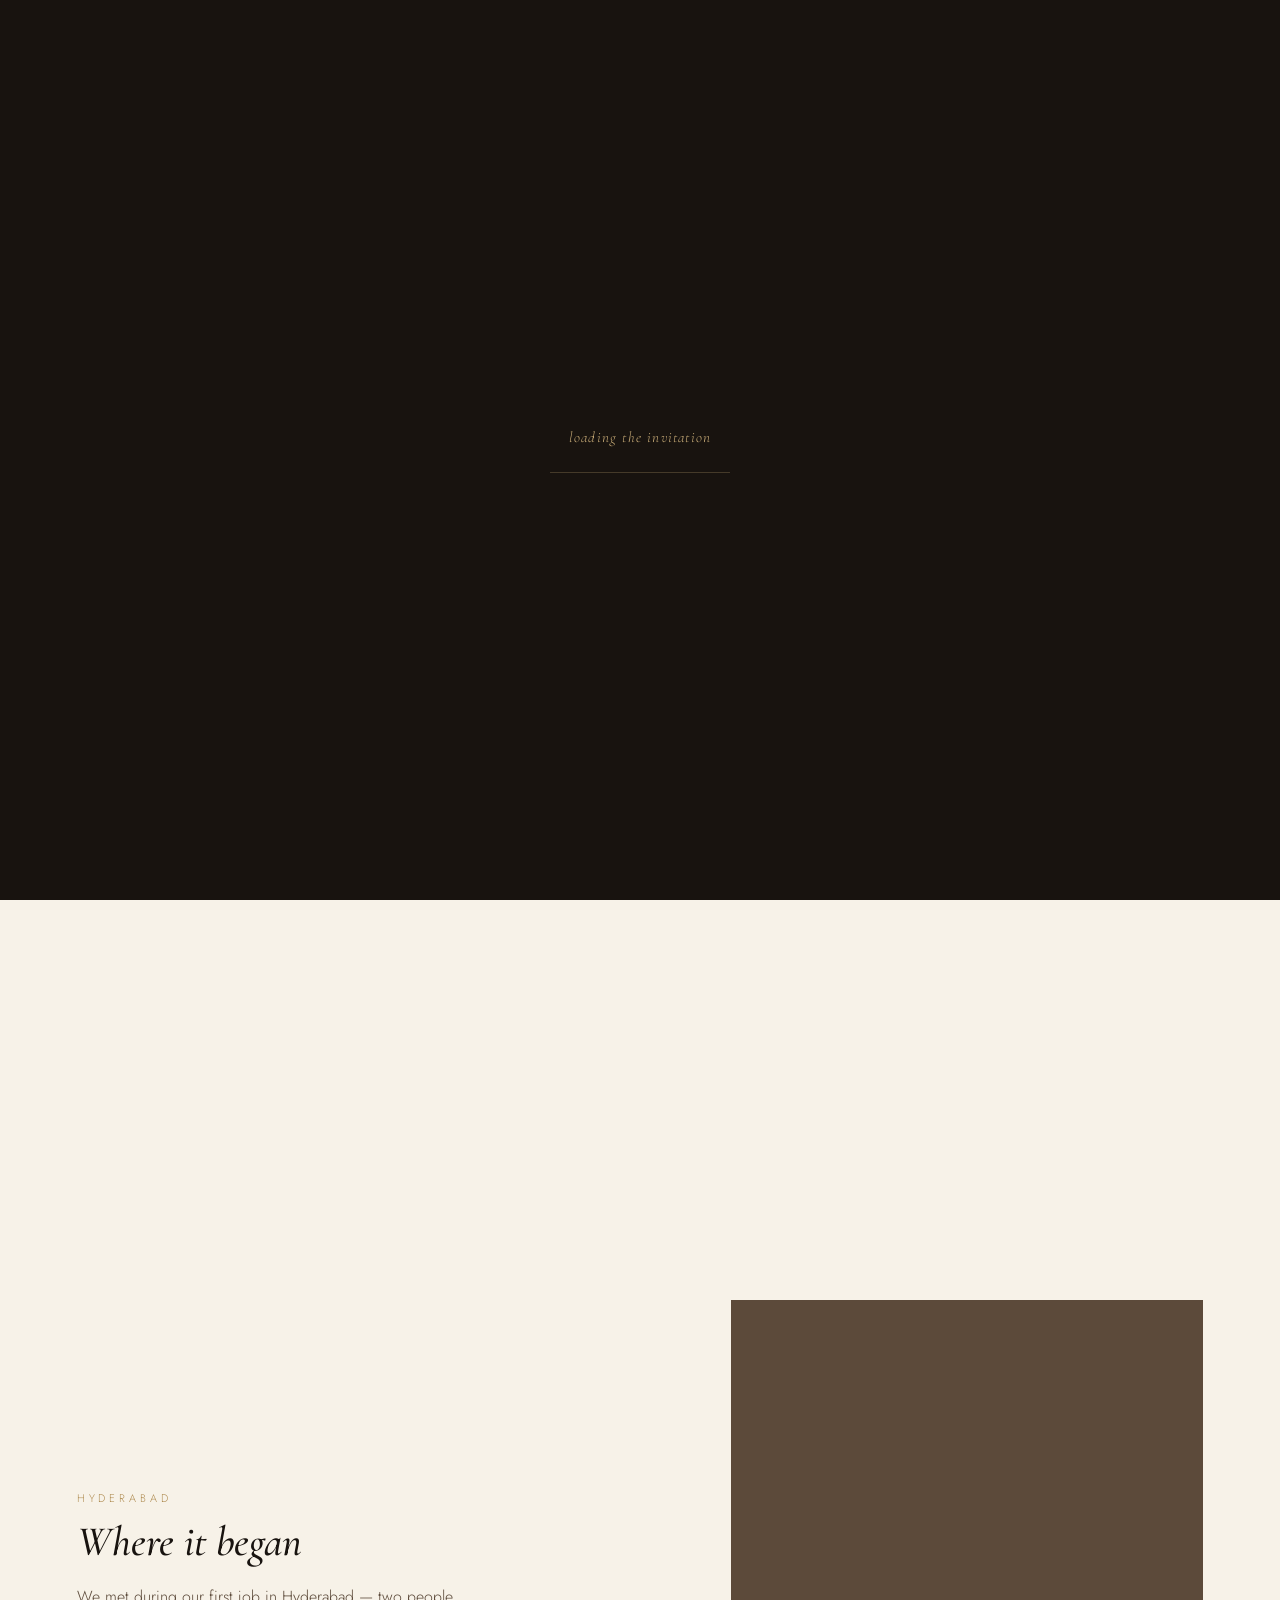
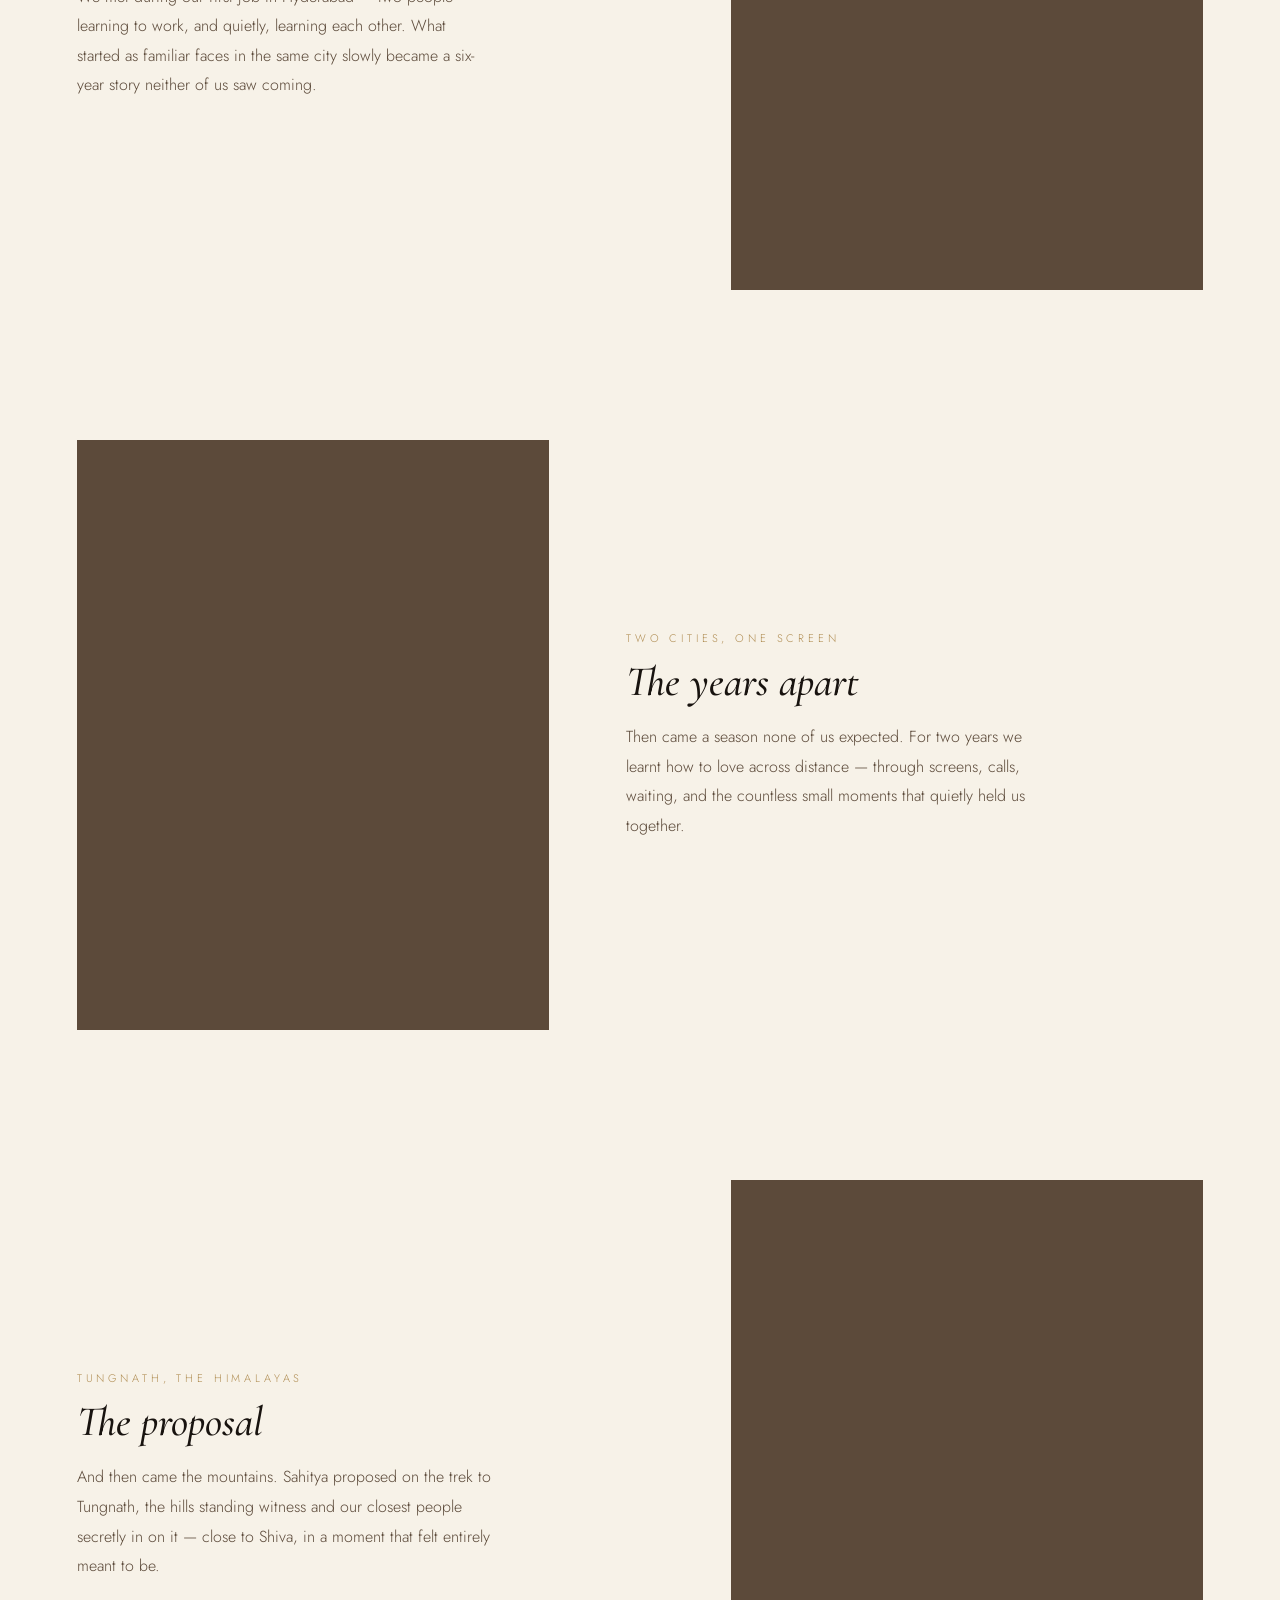
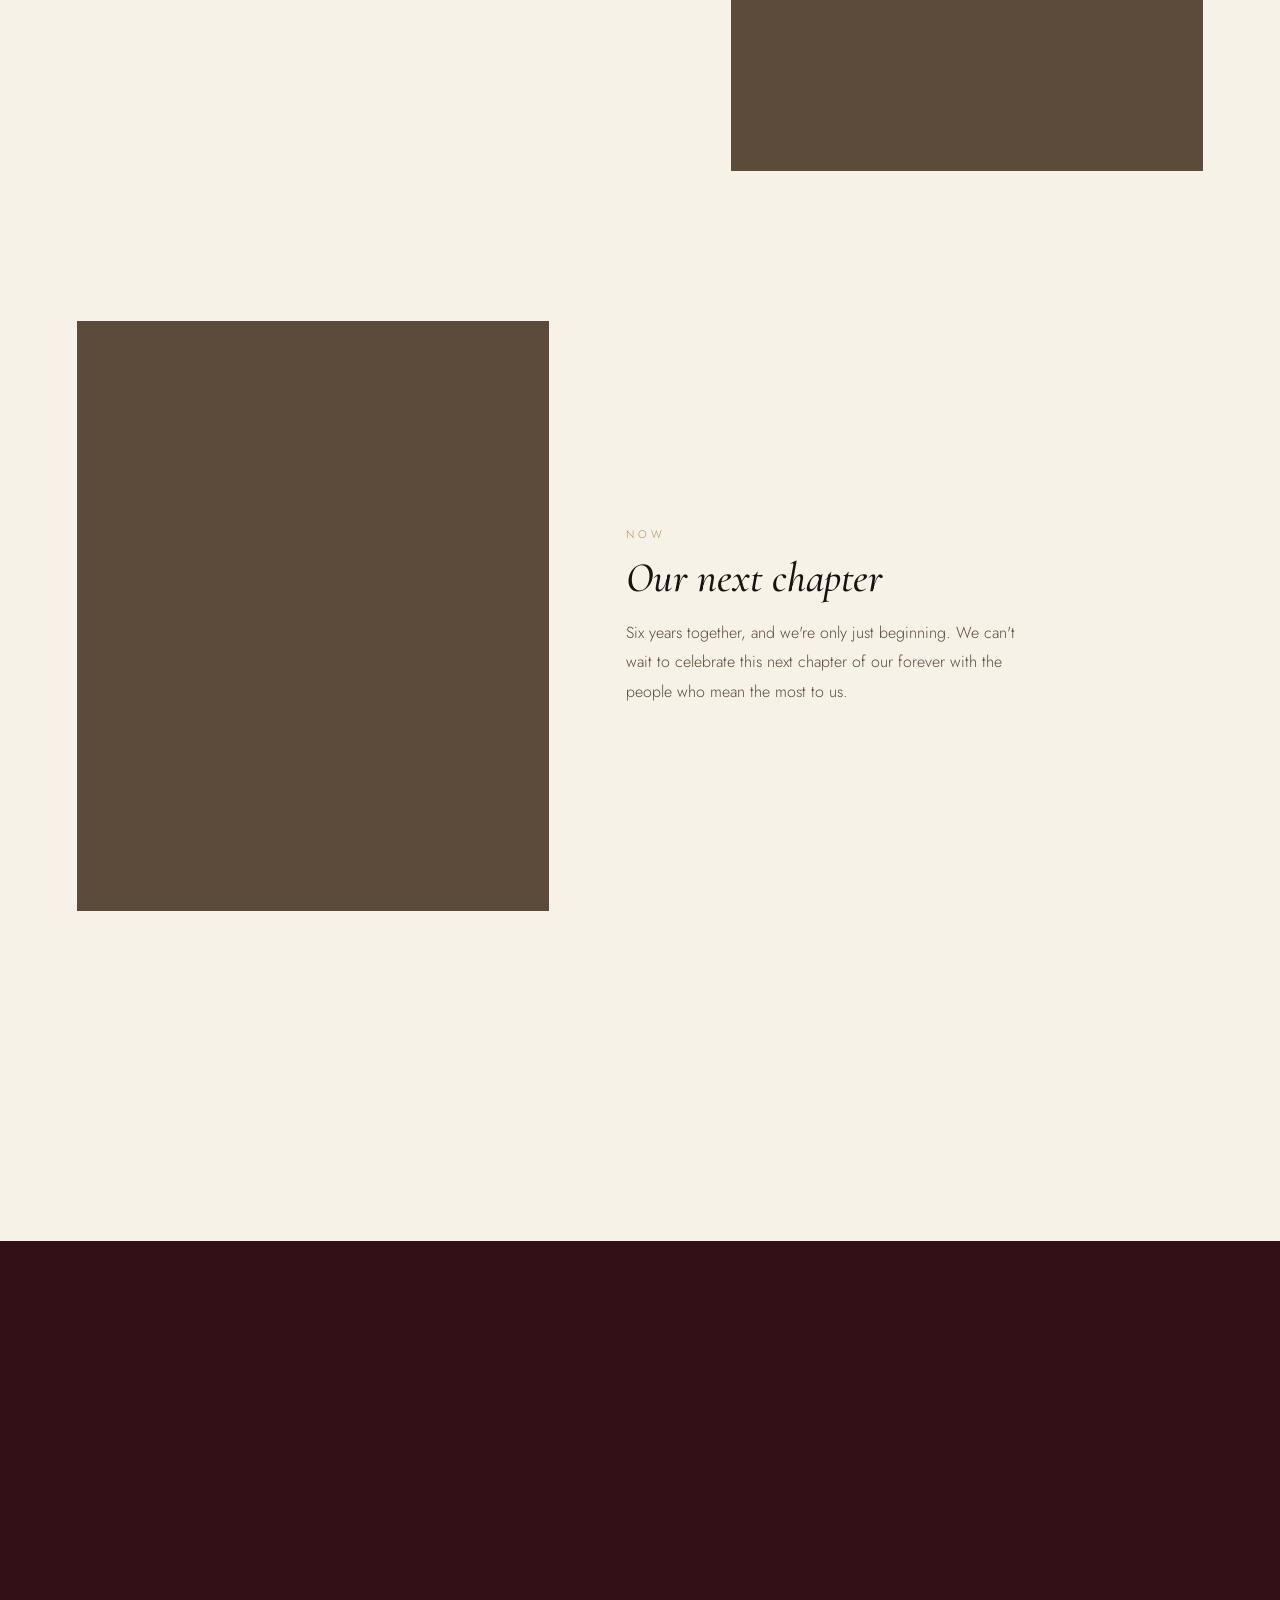
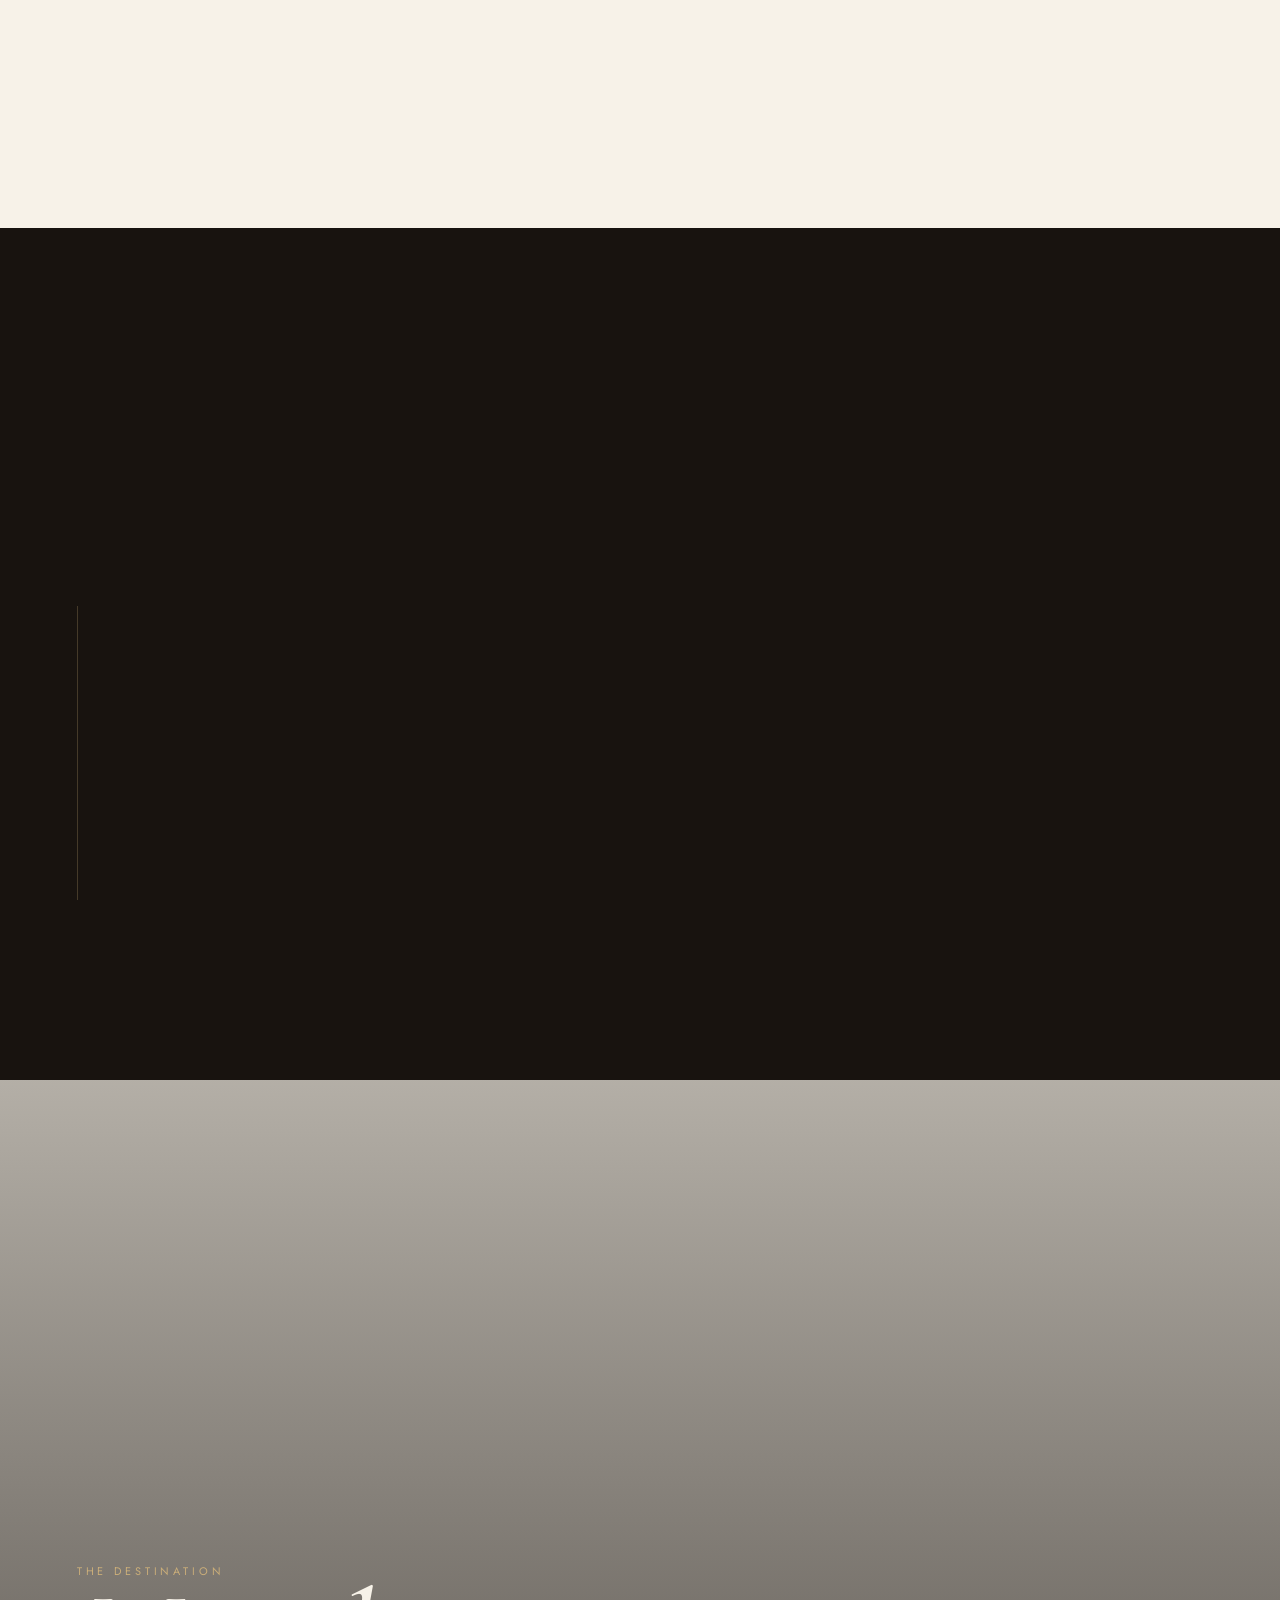
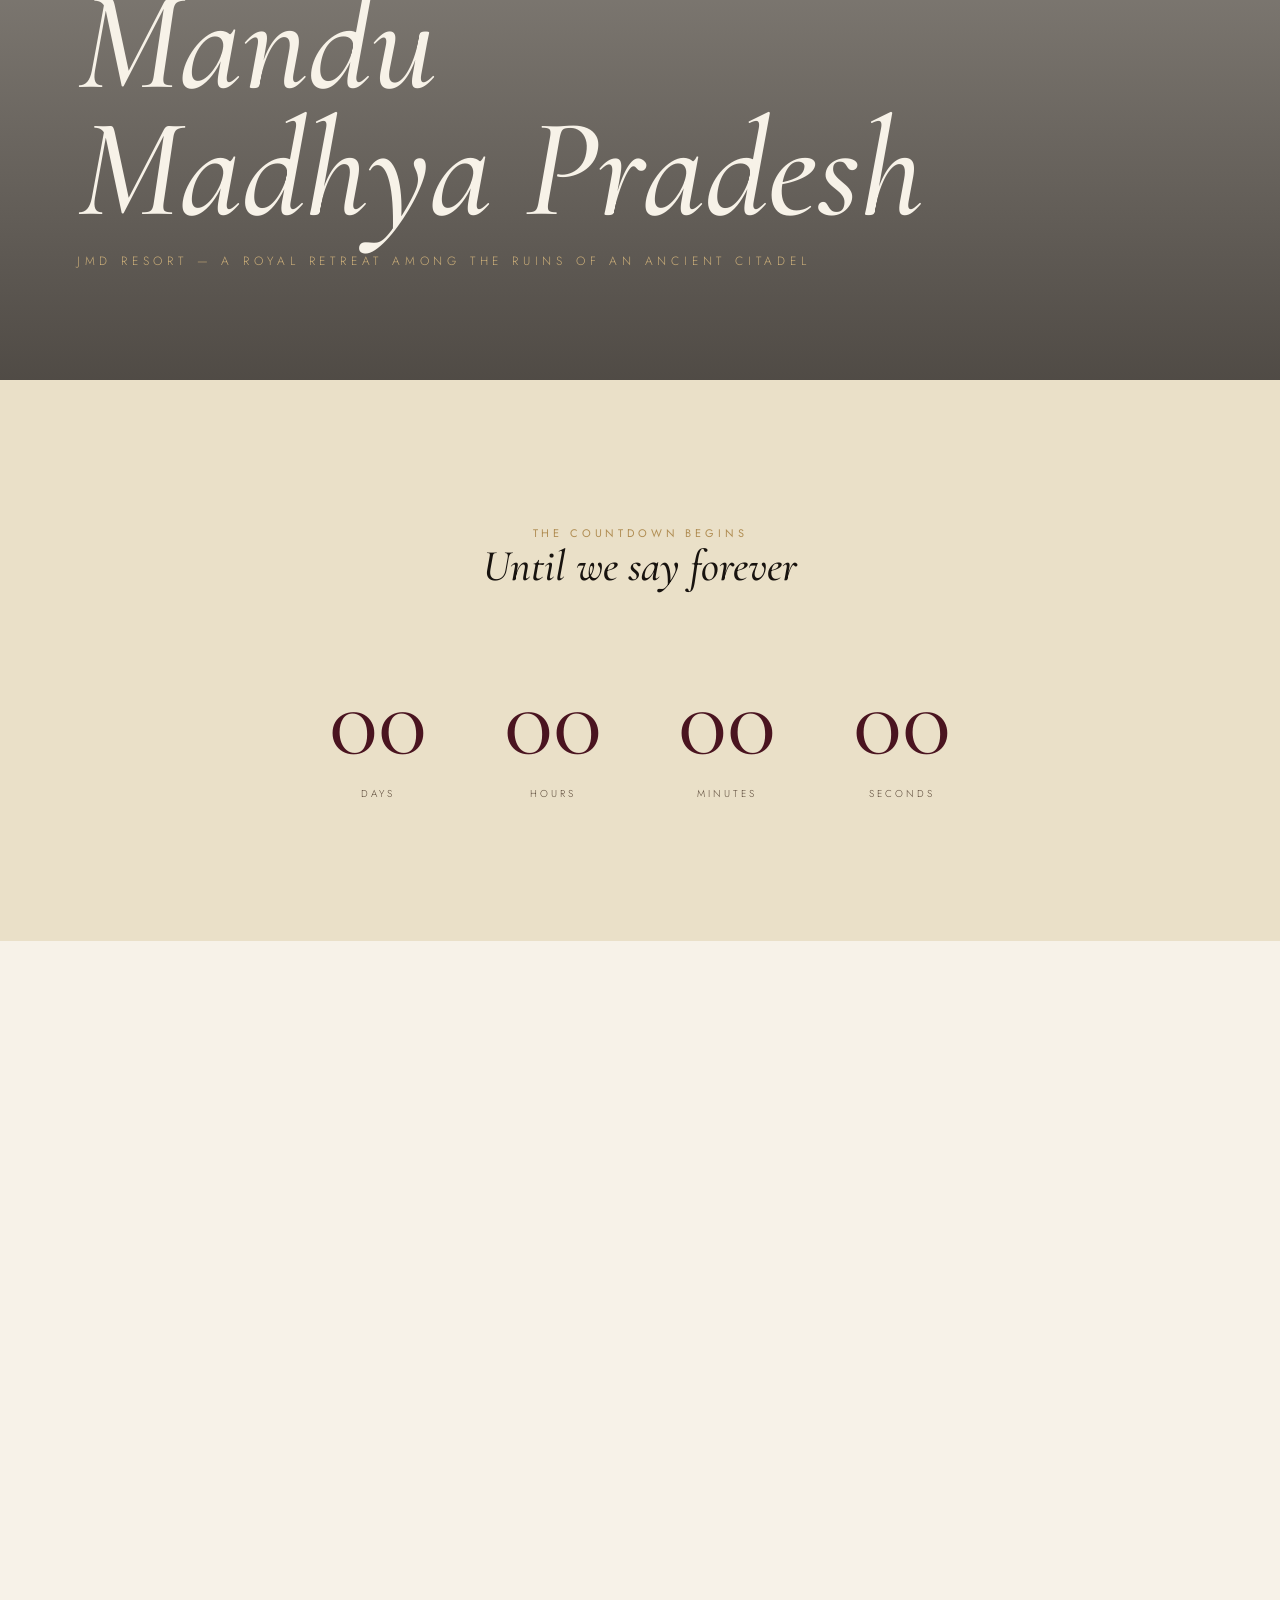
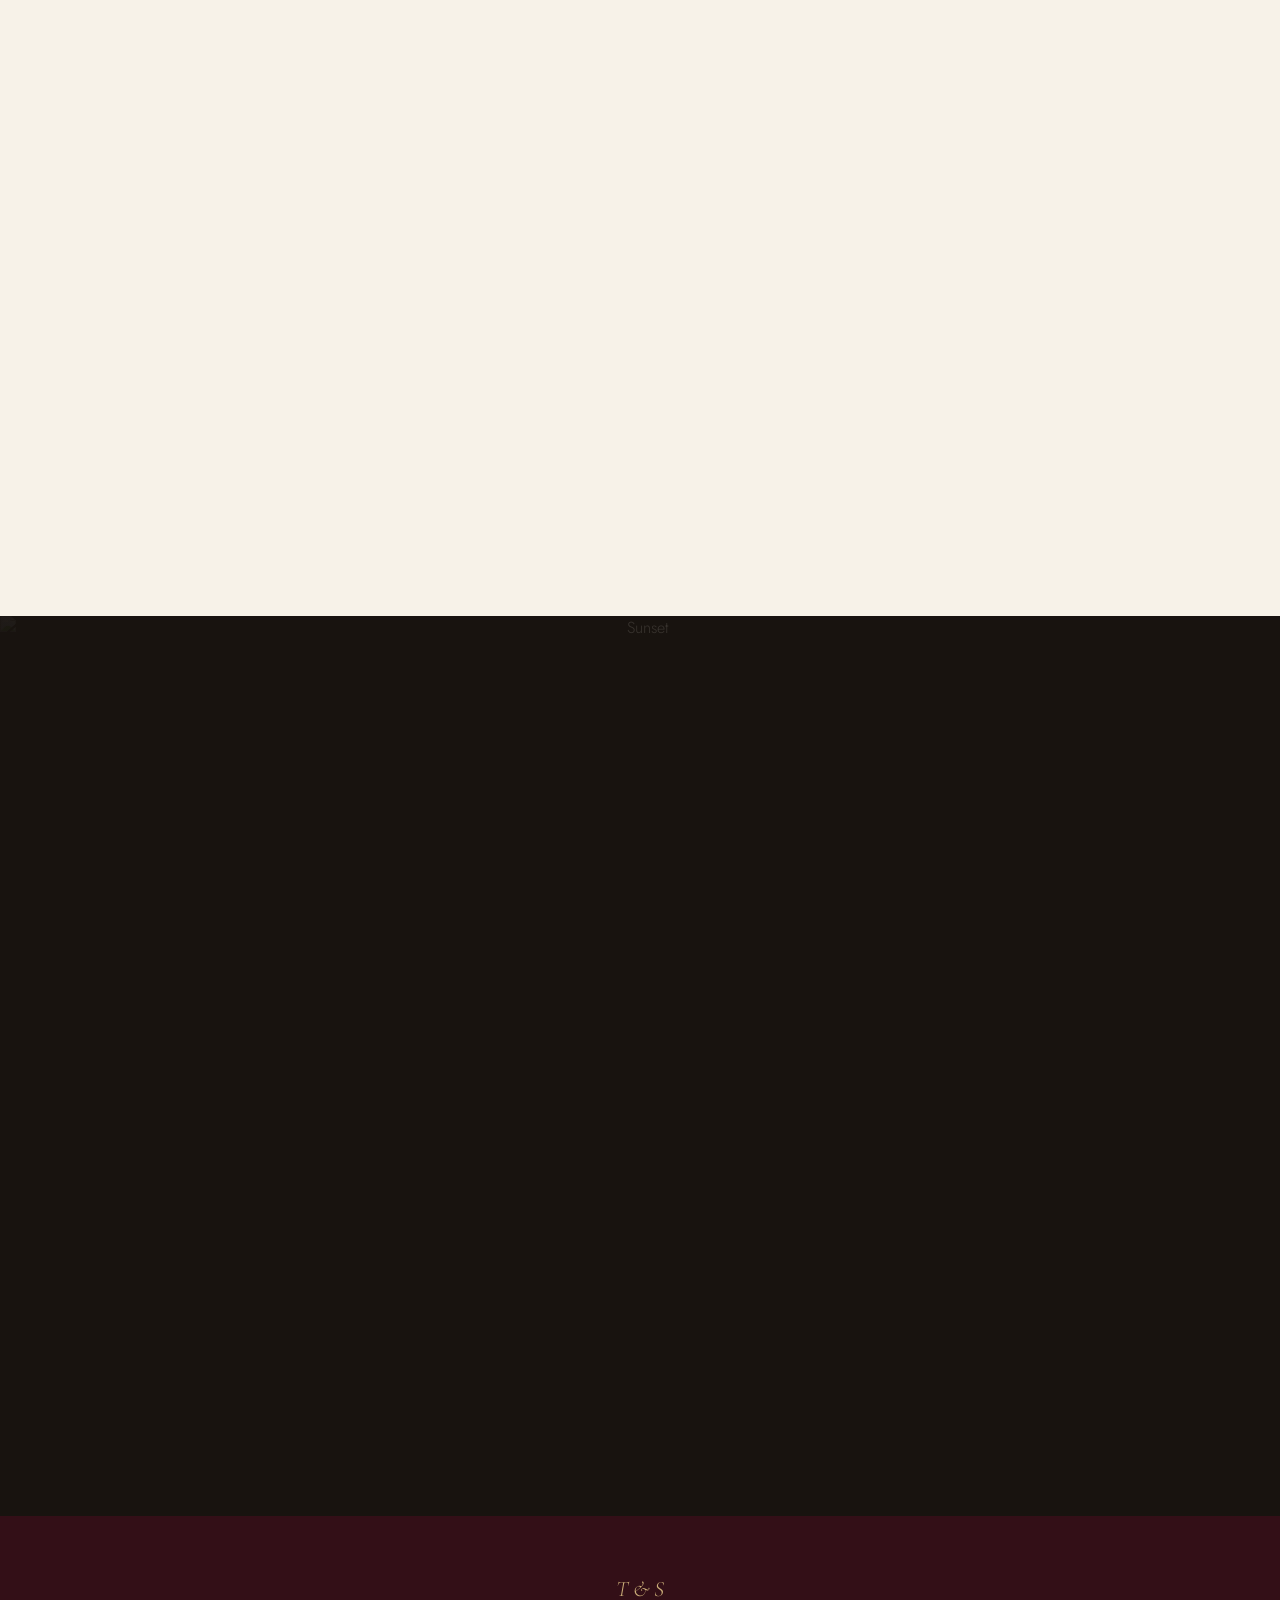
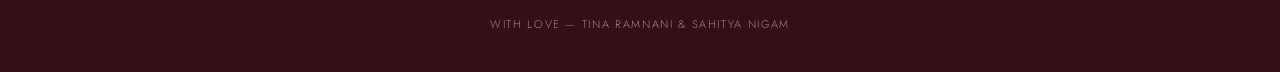
==== commit 05f2aaa6: "Add files via upload" ====
--- a/index.html
+++ b/index.html
@@ -2,1010 +2,734 @@
 <html lang="en">
 <head>
 <meta charset="UTF-8">
-<meta name="viewport" content="width=device-width, initial-scale=1.0">
-<title>Tina &amp; Sahitya — Our Royal Wedding Celebration</title>
-<meta name="description" content="Join Tina &amp; Sahitya as they celebrate love, family and the beginning of their forever in Mandu.">
-
-<!-- Open Graph -->
-<meta property="og:title" content="Tina &amp; Sahitya — Our Royal Wedding Celebration">
-<meta property="og:description" content="Join Tina &amp; Sahitya as they celebrate love, family and the beginning of their forever in Mandu.">
-<meta property="og:type" content="website">
-<meta property="og:image" content="assets/og-image.jpg">
-
-<link rel="icon" href="assets/favicon.svg" type="image/svg+xml">
+<meta name="viewport" content="width=device-width, initial-scale=1.0, viewport-fit=cover">
+<title>Tina &amp; Sahitya — 26–27 January 2027, Mandu</title>
+<meta name="description" content="The wedding of Tina Ramnani &amp; Sahitya Nigam — 26 &amp; 27 January 2027, JMD Resort, Mandu">
 
 <link rel="preconnect" href="https://fonts.googleapis.com">
 <link rel="preconnect" href="https://fonts.gstatic.com" crossorigin>
-<link href="https://fonts.googleapis.com/css2?family=Cormorant+Garamond:ital,wght@0,400;0,500;0,600;1,400;1,500&family=EB+Garamond:ital,wght@0,400;0,500;1,400&family=Cormorant+SC:wght@500;600&display=swap" rel="stylesheet">
+<link href="https://fonts.googleapis.com/css2?family=Cormorant+Garamond:ital,wght@0,300;0,400;0,500;0,600;1,400;1,500&family=Jost:wght@300;400;500&display=swap" rel="stylesheet">
+
+<script src="https://cdnjs.cloudflare.com/ajax/libs/gsap/3.12.5/gsap.min.js"></script>
+<script src="https://cdnjs.cloudflare.com/ajax/libs/gsap/3.12.5/ScrollTrigger.min.js"></script>
 
 <style>
-:root{
-  /* paper */
-  --ivory:#F3E9D3;
-  --antique-cream:#ECD9B6;
-  --parchment:#F6EEDC;
-  --champagne:#EFDFC0;
-
-  /* floral */
-  --deep-rose:#9C3B4A;
-  --muted-crimson:#8C3A34;
-  --dusty-pink:#C98E8E;
-  --blush:#E4C3BE;
-  --peach:#E3B692;
-  --mauve:#9C6B7A;
-  --soft-lavender:#B49AC0;
-
-  /* botanical */
-  --sage:#8A9468;
-  --olive:#6E7A45;
-  --muted-green:#7C8A5E;
-  --forest:#38431F;
-
-  /* royal */
-  --burgundy:#5E1A24;
-  --wine:#6B1E2B;
-  --plum:#4B2545;
-
-  /* decorative */
-  --gold:#AD8A4E;
-  --gold-light:#C9A868;
-  --brass:#9A7B45;
-
-  --ink:#3A2A1E;
-  --ink-soft:#5A4633;
-
-  --serif: "Cormorant Garamond", serif;
-  --serif-sc: "Cormorant SC", serif;
-  --body: "EB Garamond", serif;
-}
-
-*{ box-sizing:border-box; }
-html{ scroll-behavior:smooth; }
-
-@media (prefers-reduced-motion: reduce){
-  html{ scroll-behavior:auto; }
-  *{ animation-duration:0.001ms !important; animation-iteration-count:1 !important; transition-duration:0.001ms !important; scroll-behavior:auto !important; }
-}
-
-body{
-  margin:0;
-  font-family:var(--body);
-  color:var(--ink);
-  background-color:var(--ivory);
-  overflow-x:hidden;
-}
-
-/* ---------- paper texture (shared) ---------- */
-.paper{
-  position:relative;
-  background-color:var(--ivory);
-  background-image:
-    radial-gradient(ellipse at 20% 10%, rgba(255,255,255,0.35), transparent 55%),
-    radial-gradient(ellipse at 85% 90%, rgba(120,90,50,0.06), transparent 60%),
-    url('data:image/svg+xml;utf8,<svg xmlns="http://www.w3.org/2000/svg" width="200" height="200"><filter id="n"><feTurbulence type="fractalNoise" baseFrequency="0.9" numOctaves="2" stitchTiles="stitch"/><feColorMatrix type="matrix" values="0 0 0 0 0.55  0 0 0 0 0.47  0 0 0 0 0.34  0 0 0 0.05 0"/></filter><rect width="100%25" height="100%25" filter="url(%23n)"/></svg>');
-  background-size: auto, auto, 220px 220px;
-}
-
-/* ---------- ornament svg defs (hidden) ---------- */
-#ornament-defs{ position:absolute; width:0; height:0; overflow:hidden; }
-
-/* ---------- section shell ---------- */
-.chapter{
-  position:relative;
-  padding:clamp(56px, 10vw, 120px) clamp(20px, 6vw, 80px);
-  overflow:hidden;
-}
-
-.frame-outer{
-  position:absolute;
-  inset:14px;
-  border:1px solid rgba(173,138,78,0.55);
-  pointer-events:none;
-}
-.frame-outer::before,
-.frame-outer::after{
-  content:"";
-  position:absolute;
-  width:64px; height:64px;
-  border-top:2px solid var(--gold);
-  border-left:2px solid var(--gold);
-  top:-1px; left:-1px;
-}
-.frame-outer::after{
-  top:auto; left:auto; bottom:-1px; right:-1px;
-  border-top:none; border-left:none;
-  border-bottom:2px solid var(--gold);
-  border-right:2px solid var(--gold);
-}
-.frame-inner{
-  position:absolute;
-  inset:26px;
-  border:1px solid rgba(173,138,78,0.28);
-  pointer-events:none;
-}
-
-.corner-motif{
-  position:absolute;
-  width:clamp(70px,10vw,150px);
-  opacity:0.9;
-  color:var(--gold);
-}
-.corner-motif.tl{ top:8px; left:8px; }
-.corner-motif.tr{ top:8px; right:8px; transform:scaleX(-1); }
-.corner-motif.bl{ bottom:8px; left:8px; transform:scaleY(-1); }
-.corner-motif.br{ bottom:8px; right:8px; transform:scale(-1,-1); }
-
-.eyebrow-divider{
-  width:120px; height:26px; margin:18px auto; color:var(--gold);
-}
-
-/* ---------- reveal ---------- */
-.reveal{
-  opacity:0;
-  transform:translateY(18px);
-  transition:opacity 1.1s ease, transform 1.1s ease;
-}
-.reveal.in{ opacity:1; transform:none; }
-
-/* pop-in decorative elements (per-section) */
-.pop{
-  opacity:0;
-  transform:scale(0.4);
-  transition:opacity .8s ease, transform .9s cubic-bezier(0.22,1.4,0.4,1);
-}
-.pop.in{ opacity:1; transform:scale(1); }
-
-/* ---------- butterflies ---------- */
-#butterfly-field{ position:fixed; inset:0; z-index:5; pointer-events:none; }
-.butterfly{
-  position:absolute;
-  width:34px; height:auto;
-  animation-name:flutter-flight;
-  animation-timing-function:ease-in-out;
-  animation-iteration-count:infinite;
-  will-change:transform;
-}
-.butterfly .wing{ transform-origin:50px 40px; animation:flap 0.55s ease-in-out infinite; }
-.butterfly .wing-right{ animation-delay:0.05s; }
-@keyframes flap{
-  0%,100%{ transform:scaleX(1); }
-  50%{ transform:scaleX(0.55); }
-}
-.butterfly.flight-a{ animation-name:flutter-flight-a; }
-.butterfly.flight-b{ animation-name:flutter-flight-b; }
-.butterfly.flight-c{ animation-name:flutter-flight-c; }
-@keyframes flutter-flight-a{
-  0%{ transform:translate(0,0) rotate(-4deg); }
-  25%{ transform:translate(7vw,-7vh) rotate(4deg); }
-  50%{ transform:translate(15vw,0vh) rotate(-3deg); }
-  75%{ transform:translate(8vw,8vh) rotate(5deg); }
-  100%{ transform:translate(0,0) rotate(-4deg); }
-}
-@keyframes flutter-flight-b{
-  0%{ transform:translate(0,0) rotate(3deg); }
-  30%{ transform:translate(-8vw,-5vh) rotate(-4deg); }
-  60%{ transform:translate(-14vw,4vh) rotate(3deg); }
-  100%{ transform:translate(0,0) rotate(3deg); }
-}
-@keyframes flutter-flight-c{
-  0%{ transform:translate(0,0) rotate(-2deg); }
-  20%{ transform:translate(4vw,-9vh) rotate(4deg); }
-  50%{ transform:translate(10vw,-3vh) rotate(-3deg); }
-  80%{ transform:translate(3vw,6vh) rotate(4deg); }
-  100%{ transform:translate(0,0) rotate(-2deg); }
-}
-
-/* ---------- per-section pop-in motifs ---------- */
-.pop-motif{
-  position:absolute;
-  width:clamp(46px,7vw,100px);
-  pointer-events:none;
-  z-index:1;
-}
-
-/* ---------- persistent ornamental page frame ---------- */
-:root{
-  --frame-band:clamp(14px,2.6vw,26px);
-  --frame-gap:clamp(22px,4.6vw,40px);
-}
-#page-frame{ position:fixed; inset:0; z-index:4; pointer-events:none; }
-#page-frame::before{
-  content:""; position:absolute; inset:4px;
-  border:2px solid var(--gold);
-}
-#page-frame::after{
-  content:""; position:absolute;
-  inset:calc(var(--frame-gap) + 6px);
-  border:1px solid rgba(173,138,78,0.5);
-}
-.frame-band{ position:absolute; background-repeat:repeat; opacity:0.92; }
-.frame-band.top{
-  top:10px; left:var(--frame-gap); right:var(--frame-gap); height:var(--frame-band);
-  background-image:url('data:image/svg+xml;utf8,<svg xmlns="http://www.w3.org/2000/svg" width="100" height="26"><path d="M0 13 C 15 3, 35 23, 50 13 C 65 3, 85 23, 100 13" fill="none" stroke="rgb(138,148,104)" stroke-width="1.3"/><circle cx="12" cy="13" r="4.2" fill="rgb(156,59,74)"/><circle cx="62" cy="13" r="4.2" fill="rgb(156,59,74)"/><ellipse cx="37" cy="10" rx="5" ry="2.6" fill="rgb(110,122,69)"/><ellipse cx="87" cy="16" rx="5" ry="2.6" fill="rgb(110,122,69)"/></svg>');
-  background-size:100px var(--frame-band); background-repeat:repeat-x;
-}
-.frame-band.bottom{
-  bottom:10px; left:var(--frame-gap); right:var(--frame-gap); height:var(--frame-band);
-  background-image:url('data:image/svg+xml;utf8,<svg xmlns="http://www.w3.org/2000/svg" width="100" height="26"><path d="M0 13 C 15 3, 35 23, 50 13 C 65 3, 85 23, 100 13" fill="none" stroke="rgb(138,148,104)" stroke-width="1.3"/><circle cx="12" cy="13" r="4.2" fill="rgb(156,59,74)"/><circle cx="62" cy="13" r="4.2" fill="rgb(156,59,74)"/><ellipse cx="37" cy="10" rx="5" ry="2.6" fill="rgb(110,122,69)"/><ellipse cx="87" cy="16" rx="5" ry="2.6" fill="rgb(110,122,69)"/></svg>');
-  background-size:100px var(--frame-band); background-repeat:repeat-x;
-  transform:scaleY(-1);
-}
-.frame-band.left{
-  left:10px; top:var(--frame-gap); bottom:var(--frame-gap); width:var(--frame-band);
-  background-image:url('data:image/svg+xml;utf8,<svg xmlns="http://www.w3.org/2000/svg" width="26" height="100"><path d="M13 0 C 3 15, 23 35, 13 50 C 3 65, 23 85, 13 100" fill="none" stroke="rgb(138,148,104)" stroke-width="1.3"/><circle cx="13" cy="12" r="4.2" fill="rgb(156,59,74)"/><circle cx="13" cy="62" r="4.2" fill="rgb(156,59,74)"/><ellipse cx="10" cy="37" rx="2.6" ry="5" fill="rgb(110,122,69)"/><ellipse cx="16" cy="87" rx="2.6" ry="5" fill="rgb(110,122,69)"/></svg>');
-  background-size:var(--frame-band) 100px; background-repeat:repeat-y;
-}
-.frame-band.right{
-  right:10px; top:var(--frame-gap); bottom:var(--frame-gap); width:var(--frame-band);
-  background-image:url('data:image/svg+xml;utf8,<svg xmlns="http://www.w3.org/2000/svg" width="26" height="100"><path d="M13 0 C 3 15, 23 35, 13 50 C 3 65, 23 85, 13 100" fill="none" stroke="rgb(138,148,104)" stroke-width="1.3"/><circle cx="13" cy="12" r="4.2" fill="rgb(156,59,74)"/><circle cx="13" cy="62" r="4.2" fill="rgb(156,59,74)"/><ellipse cx="10" cy="37" rx="2.6" ry="5" fill="rgb(110,122,69)"/><ellipse cx="16" cy="87" rx="2.6" ry="5" fill="rgb(110,122,69)"/></svg>');
-  background-size:var(--frame-band) 100px; background-repeat:repeat-y;
-  transform:scaleX(-1);
-}
-.frame-corner{
-  position:absolute; width:clamp(30px,4.4vw,52px); color:var(--gold);
-}
-.frame-corner.tl{ top:6px; left:6px; }
-.frame-corner.tr{ top:6px; right:6px; transform:scaleX(-1); }
-.frame-corner.bl{ bottom:6px; left:6px; transform:scaleY(-1); }
-.frame-corner.br{ bottom:6px; right:6px; transform:scale(-1,-1); }
-.frame-sprig{ position:absolute; width:16px; color:var(--gold); }
-@media (max-width:640px){
-  .frame-band.left, .frame-band.right{ display:none; }
-  #page-frame::before, #page-frame::after{ left:8px; right:8px; }
-}
-
-/* ================= NAV ================= */
-nav#site-nav{
-  position:fixed; top:0; left:0; right:0; z-index:100;
-  display:flex; align-items:center; justify-content:flex-end;
-  padding:14px clamp(20px,5vw,56px);
-  background:rgba(243,233,211,0.72);
-  backdrop-filter:blur(6px);
-  border-bottom:1px solid rgba(173,138,78,0.35);
-  transition:padding .3s ease, background .3s ease;
-}
-nav#site-nav.scrolled{ padding:8px clamp(20px,5vw,56px); background:rgba(243,233,211,0.92); }
-.nav-ganesh{
-  position:absolute; left:50%; top:50%;
-  transform:translate(-50%,-50%);
-  width:clamp(56px,7vw,78px);
-  color:var(--wine);
-  text-decoration:none;
-  transition:width .3s ease, color .3s ease;
-}
-.nav-ganesh:hover, .nav-ganesh:focus-visible{ color:var(--deep-rose); }
-.nav-ganesh svg{ display:block; width:100%; height:auto; }
-.nav-links{ display:flex; gap:clamp(16px,3vw,36px); list-style:none; margin:0; padding:0; }
-.nav-links a{
-  font-family:var(--body);
-  font-size:0.95rem;
-  color:var(--ink-soft);
-  text-decoration:none;
-  border-bottom:1px solid transparent;
-  padding-bottom:2px;
-  transition:border-color .25s ease, color .25s ease;
-}
-.nav-links a:hover, .nav-links a:focus-visible{ color:var(--wine); border-bottom-color:var(--gold); }
-.nav-toggle{
-  display:none; background:none; border:1px solid var(--gold); border-radius:2px;
-  width:40px; height:34px; position:relative; cursor:pointer;
-}
-.nav-toggle span, .nav-toggle span::before, .nav-toggle span::after{
-  content:""; position:absolute; left:9px; right:9px; height:1px; background:var(--wine);
-}
-.nav-toggle span{ top:16px; }
-.nav-toggle span::before{ top:-6px; }
-.nav-toggle span::after{ top:6px; }
-
-.mobile-panel{
-  position:fixed; inset:0 0 0 auto; width:min(78vw,320px); height:100vh;
-  background:var(--parchment); z-index:150; transform:translateX(100%);
-  transition:transform .45s ease; box-shadow:-6px 0 24px rgba(0,0,0,0.15);
-  padding:90px 32px 32px; border-left:1px solid var(--gold);
-}
-.mobile-panel.open{ transform:translateX(0); }
-.mobile-panel ul{ list-style:none; padding:0; margin:0; display:flex; flex-direction:column; gap:26px; }
-.mobile-panel a{ font-family:var(--serif); font-size:1.3rem; color:var(--wine); text-decoration:none; }
-.scrim{ position:fixed; inset:0; background:rgba(58,42,30,0.35); z-index:140; opacity:0; pointer-events:none; transition:opacity .4s ease; }
-.scrim.open{ opacity:1; pointer-events:auto; }
-
-@media (max-width:760px){
-  .nav-links{ display:none; }
-  .nav-toggle{ display:block; }
-}
-
-/* ================= HERO ================= */
-#hero{
-  min-height:100svh;
-  display:flex; align-items:center; justify-content:center;
-  text-align:center;
-  padding:120px 20px 80px;
-}
-.hero-inner{ max-width:640px; position:relative; z-index:2; }
-.hero-names{
-  font-family:var(--serif);
-  font-weight:500;
-  font-size:clamp(2.6rem, 8vw, 5rem);
-  color:var(--wine);
-  margin:0;
-  line-height:1.05;
-}
-.hero-amp{ color:var(--deep-rose); font-style:italic; padding:0 0.15em; }
-.hero-sub{
-  font-family:var(--body);
-  font-size:clamp(1rem,2.4vw,1.2rem);
-  color:var(--ink-soft);
-  font-style:italic;
-  max-width:460px;
-  margin:26px auto 0;
-  line-height:1.6;
-}
-.hero-cta{
-  display:inline-block; margin-top:44px;
-  font-family:var(--serif-sc);
-  font-size:0.95rem; letter-spacing:0.08em;
-  color:var(--wine); text-decoration:none;
-  padding:14px 40px;
-  border-top:1px solid var(--gold);
-  border-bottom:1px solid var(--gold);
-  position:relative;
-  transition:color .3s ease;
-}
-.hero-cta:hover, .hero-cta:focus-visible{ color:var(--deep-rose); }
-
-.hero-layer{ position:absolute; pointer-events:none; }
-.hero-bg-illustration{ position:absolute; inset:0; z-index:0; opacity:0.9; }
-.hero-fg-bloom{ position:absolute; z-index:1; width:clamp(140px,22vw,260px); color:var(--deep-rose); opacity:0.92; }
-.hero-fg-bloom.left{ left:-30px; bottom:-30px; }
-.hero-fg-bloom.right{ right:-30px; top:-10px; transform:scaleX(-1); color:var(--sage); }
-
-/* parallax layers driven by JS transform */
-.layer-slow{ transition:transform .1s linear; }
-.layer-mid{ transition:transform .1s linear; }
-.layer-fast{ transition:transform .1s linear; }
-
-/* ================= DIVIDER / STORY ================= */
-.section-heading{
-  font-family:var(--serif);
-  font-weight:500;
-  font-size:clamp(2rem,5vw,3.1rem);
-  color:var(--wine);
-  text-align:center;
-  margin:0;
-}
-.section-kicker{
-  display:block;
-  text-align:center;
-  font-family:var(--body);
-  font-style:italic;
-  color:var(--mauve);
-  font-size:0.98rem;
-  margin-bottom:6px;
-}
-.section-lede{
-  max-width:560px; margin:26px auto 0; text-align:center;
-  font-size:1.08rem; line-height:1.85; color:var(--ink-soft);
-}
-.section-lede p{ margin:0 0 16px; }
-.section-lede p:last-child{ margin-bottom:0; }
-
-#story{ text-align:center; }
-.story-scene{ max-width:340px; margin:34px auto 0; color:var(--sage); }
-
-/* ================= CELEBRATIONS INTRO ================= */
-#celebrations-intro{ text-align:center; padding-bottom:0; }
-
-/* ================= EVENT (illustrated page) ================= */
-.event{
-  position:relative;
-  min-height:92vh;
-  display:flex; align-items:center; justify-content:center;
-  padding:clamp(60px,10vw,110px) clamp(20px,6vw,90px);
-  transition:background-color 1.4s ease;
-}
-.event-frame{
-  position:relative;
-  width:100%; max-width:760px;
-  text-align:center;
-  padding:clamp(40px,7vw,70px) clamp(24px,6vw,64px);
-}
-.event-kicker{
-  font-family:var(--body); font-style:italic; font-size:1rem;
-  color:var(--mauve); margin-bottom:8px;
-}
-.event-title{
-  font-family:var(--serif); font-weight:500;
-  font-size:clamp(2.1rem,5.6vw,3.4rem);
-  margin:0 0 6px; color:var(--wine);
-}
-.event-date{ font-family:var(--serif-sc); font-size:0.95rem; letter-spacing:0.06em; color:var(--brass); }
-.event-occasion{ margin:18px 0 0; font-size:1.35rem; font-family:var(--serif); color:var(--ink-soft); }
-.event-meta{
-  display:flex; flex-wrap:wrap; gap:34px; justify-content:center;
-  margin-top:30px; padding-top:24px; border-top:1px solid rgba(173,138,78,0.4);
-}
-.event-meta div{ min-width:120px; }
-.event-meta .label{ display:block; font-family:var(--serif-sc); font-size:0.78rem; letter-spacing:0.08em; color:var(--brass); margin-bottom:6px; }
-.event-meta .value{ font-family:var(--serif); font-size:1.15rem; color:var(--ink); }
-
-.event-motif{ position:absolute; width:clamp(90px,14vw,180px); opacity:0.88; }
-.event-motif.top{ top:-8px; left:50%; transform:translateX(-50%); }
-.event-motif.bottom{ bottom:-8px; left:50%; transform:translateX(-50%) scaleY(-1); }
-
-/* Per-event palettes */
-#event-welcome{ background:linear-gradient(180deg, var(--ivory), #EFE2C6); }
-#event-welcome .event-motif{ color:var(--peach); }
-#event-welcome .frame-outer{ border-color:rgba(140,58,52,0.35); }
-
-#event-vancleef{ background:linear-gradient(180deg, #F0E1D6, #EBD3CE); }
-#event-vancleef .event-motif{ color:var(--dusty-pink); }
-#event-vancleef .event-title{ color:var(--mauve); }
-
-#event-cartier{ background:linear-gradient(180deg, #4A1E23, #331420); }
-#event-cartier .event-title{ color:var(--champagne); }
-#event-cartier .event-kicker{ color:var(--dusty-pink); }
-#event-cartier .event-occasion{ color:#E7D3C4; }
-#event-cartier .event-meta .value{ color:var(--champagne); }
-#event-cartier .event-motif{ color:var(--gold-light); }
-#event-cartier .frame-outer, #event-cartier .frame-inner{ border-color:rgba(201,168,104,0.55); }
-
-#event-hermes{ background:linear-gradient(180deg, #F1E7D3, #E8DDEC); }
-#event-hermes .event-motif{ color:var(--soft-lavender); }
-#event-hermes .event-title{ color:var(--plum); }
-
-#event-sabyasachi{ background:linear-gradient(180deg, #2A1420, #170B12); }
-#event-sabyasachi .event-title{ color:var(--gold-light); }
-#event-sabyasachi .event-kicker{ color:var(--dusty-pink); }
-#event-sabyasachi .event-occasion{ color:#E8D6DA; }
-#event-sabyasachi .event-meta .value{ color:#EDE0CF; }
-#event-sabyasachi .event-motif{ color:var(--gold-light); }
-#event-sabyasachi .frame-outer, #event-sabyasachi .frame-inner{ border-color:rgba(201,168,104,0.6); }
-#event-sabyasachi .event-meta{ border-top-color:rgba(201,168,104,0.35); }
-
-/* ================= VENUE ================= */
-#venue{ text-align:center; }
-.venue-panel{
-  max-width:560px; margin:36px auto 0; padding:40px 30px;
-  border:1px solid rgba(173,138,78,0.5);
-  position:relative;
-}
-.venue-illustration{ width:min(240px,60%); margin:0 auto 20px; color:var(--forest); }
-.venue-name{ font-family:var(--serif); font-size:1.7rem; color:var(--wine); margin:0 0 22px; }
-.btn-outline{
-  display:inline-block; font-family:var(--serif-sc); font-size:0.9rem; letter-spacing:0.07em;
-  color:var(--wine); text-decoration:none; padding:12px 30px;
-  border:1px solid var(--gold); transition:background .3s ease, color .3s ease;
-}
-.btn-outline:hover, .btn-outline:focus-visible{ background:var(--gold); color:var(--parchment); }
-
-/* ================= WARDROBE ================= */
-#wardrobe{ text-align:center; }
-.wardrobe-swatches{ display:flex; justify-content:center; gap:14px; margin:30px 0; flex-wrap:wrap; }
-.swatch{ width:38px; height:38px; border-radius:50%; border:1px solid rgba(0,0,0,0.08); }
-
-/* ================= CLOSING ================= */
-#closing{ text-align:center; position:relative; }
-.closing-names{ font-family:var(--serif); font-size:clamp(2.2rem,6vw,3.6rem); color:var(--wine); margin:26px 0 10px; }
-.petal{
-  position:absolute; top:-20px; width:14px; height:14px; color:var(--dusty-pink);
-  animation:fall linear infinite;
-  opacity:0.85;
-}
-@keyframes fall{
-  to{ transform:translateY(112vh) rotate(200deg); opacity:0.15; }
-}
-
-footer{
-  text-align:center; padding:28px 20px; font-size:0.85rem; color:var(--ink-soft);
-  border-top:1px solid rgba(173,138,78,0.3);
-}
-
-/* ================= UTILS ================= */
-.visually-hidden{
-  position:absolute; width:1px; height:1px; padding:0; margin:-1px;
-  overflow:hidden; clip:rect(0,0,0,0); white-space:nowrap; border:0;
-}
-a:focus-visible, button:focus-visible{ outline:2px solid var(--wine); outline-offset:3px; }
-
-@media (max-width:600px){
-  .event-meta{ flex-direction:column; gap:16px; align-items:center; }
-  .corner-motif{ width:56px; }
-}
+  /* ============ TOKENS ============ */
+  :root{
+    --ivory:#F7F2E8;
+    --champagne:#EAE0C8;
+    --gold:#B08D53;
+    --gold-soft:#CBAE79;
+    --burgundy:#4A1420;
+    --burgundy-deep:#330F17;
+    --brown:#5C4A3A;
+    --black:#18130F;
+    --serif:'Cormorant Garamond', serif;
+    --sans:'Jost', sans-serif;
+  }
+
+  *{margin:0;padding:0;box-sizing:border-box;}
+  html{scroll-behavior:smooth;}
+  body{
+    background:var(--ivory);
+    color:var(--black);
+    font-family:var(--sans);
+    font-weight:300;
+    overflow-x:hidden;
+    cursor:default;
+  }
+  ::selection{background:var(--gold); color:var(--ivory);}
+
+  img{display:block;width:100%;height:100%;object-fit:cover;}
+
+  a{color:inherit;text-decoration:none;}
+
+  .wrap{max-width:1320px;margin:0 auto;padding:0 6vw;}
+
+  .eyebrow{
+    font-family:var(--sans);
+    font-size:11px;
+    letter-spacing:0.35em;
+    color:var(--gold);
+    font-weight:400;
+  }
+
+  h1,h2,h3{font-family:var(--serif); font-weight:500; line-height:1.05;}
+
+  .rule{width:1px; background:var(--gold); opacity:.5;}
+  .hrule{height:1px; background:var(--gold); opacity:.45;}
+
+  /* ============ PRELOADER ============ */
+  #preloader{
+    position:fixed; inset:0; z-index:999;
+    background:var(--black);
+    display:flex; align-items:center; justify-content:center;
+    flex-direction:column;
+  }
+  #preloader .mono{
+    font-family:var(--serif);
+    font-style:italic;
+    font-size:15px;
+    color:var(--gold-soft);
+    letter-spacing:0.08em;
+    overflow:hidden;
+    height:22px;
+  }
+  #preloader .bar-track{
+    width:180px; height:1px; background:rgba(203,174,121,0.25); margin-top:22px; position:relative; overflow:hidden;
+  }
+  #preloader .bar-fill{
+    position:absolute; left:0; top:0; height:100%; width:0%; background:var(--gold);
+  }
+
+  /* ============ NAV ============ */
+  #nav{
+    position:fixed; top:0; left:0; right:0; z-index:100;
+    display:flex; align-items:center; justify-content:space-between;
+    padding:26px 6vw;
+    mix-blend-mode:difference;
+    color:#fff;
+  }
+  #nav .brand{font-family:var(--serif); font-size:19px; letter-spacing:0.12em;}
+  #nav .menu-btn{
+    background:none;border:none;color:#fff;font-family:var(--sans);
+    font-size:11px; letter-spacing:.3em; cursor:pointer; display:flex; align-items:center; gap:10px;
+  }
+  #nav .menu-btn .lines{width:26px;height:9px;position:relative;}
+  #nav .menu-btn .lines span{position:absolute;left:0;width:100%;height:1px;background:#fff;}
+  #nav .menu-btn .lines span:first-child{top:0;}
+  #nav .menu-btn .lines span:last-child{bottom:0;}
+
+  #overlay-menu{
+    position:fixed; inset:0; z-index:200;
+    background:var(--burgundy-deep);
+    display:flex; flex-direction:column; align-items:center; justify-content:center;
+    gap:26px;
+    clip-path: circle(0px at 92% 4%);
+    transition: clip-path .8s cubic-bezier(.77,0,.18,1);
+    pointer-events:none;
+  }
+  #overlay-menu.open{clip-path: circle(150% at 92% 4%); pointer-events:all;}
+  #overlay-menu a{
+    font-family:var(--serif); font-size:clamp(28px,5vw,46px); color:var(--champagne);
+    font-style:italic; font-weight:400; transition:color .3s, letter-spacing .3s;
+    letter-spacing:0.02em;
+  }
+  #overlay-menu a:hover{color:var(--gold-soft); letter-spacing:0.04em;}
+  #overlay-menu .close-btn{
+    position:absolute; top:26px; right:6vw; background:none;border:none;color:var(--champagne);
+    font-size:11px; letter-spacing:.3em; cursor:pointer; font-family:var(--sans);
+  }
+
+  /* ============ HERO ============ */
+  #hero{
+    position:relative; height:100svh; width:100%; overflow:hidden;
+    display:flex; align-items:center; justify-content:center;
+    background:var(--black);
+  }
+  #hero .bg{
+    position:absolute; inset:0; width:100%; height:120%; top:-10%;
+  }
+  #hero .bg img{width:100%; height:100%; object-fit:cover; opacity:.55; filter:saturate(.85) contrast(1.05);}
+  #hero .bg::after{
+    content:''; position:absolute; inset:0;
+    background:linear-gradient(180deg, rgba(24,19,15,.55) 0%, rgba(24,19,15,.25) 40%, rgba(24,19,15,.7) 100%);
+  }
+  #hero .content{
+    position:relative; z-index:2; text-align:center; color:var(--ivory);
+  }
+  #hero .kicker{
+    font-family:var(--sans); font-size:11px; letter-spacing:.5em; color:var(--gold-soft);
+    margin-bottom:26px; overflow:hidden;
+  }
+  #hero .kicker span{display:inline-block;}
+  #hero .names{
+    font-family:var(--serif); font-weight:400;
+    font-size:clamp(56px, 12vw, 158px);
+    line-height:.92;
+    letter-spacing:.01em;
+  }
+  #hero .names .row{overflow:hidden;}
+  #hero .names .row span{display:inline-block; transform:translateY(110%);}
+  #hero .amp{
+    font-style:italic; color:var(--gold-soft); font-size:.5em; display:block; margin:6px 0;
+  }
+  #hero .sub{
+    margin-top:34px; font-family:var(--sans); font-size:13px; letter-spacing:.35em; color:var(--champagne);
+    opacity:0;
+  }
+  #hero .sub b{color:var(--gold-soft); font-weight:400;}
+  #hero .scroll-cue{
+    position:absolute; bottom:36px; left:50%; transform:translateX(-50%);
+    display:flex; flex-direction:column; align-items:center; gap:10px; z-index:2; color:var(--champagne);
+    opacity:0;
+  }
+  #hero .scroll-cue .line{width:1px; height:46px; background:var(--gold-soft); position:relative; overflow:hidden;}
+  #hero .scroll-cue .line i{position:absolute; top:-100%; left:0; width:100%; height:100%; background:var(--ivory); animation:cue 2.4s ease-in-out infinite;}
+  #hero .scroll-cue span{font-size:10px; letter-spacing:.3em;}
+  @keyframes cue{ 0%{top:-100%;} 50%{top:0%;} 100%{top:100%;} }
+
+  /* ============ SECTION GENERIC ============ */
+  section{position:relative;}
+  .section-pad{padding:min(16vw,180px) 0;}
+  .reveal-mask{overflow:hidden;}
+  .reveal-mask > *{display:block; transform:translateY(100%);}
+
+  .fade-up{opacity:0; transform:translateY(46px);}
+
+  /* ============ STORY ============ */
+  #story{background:var(--ivory);}
+  #story .head{text-align:center; margin-bottom:min(10vw,110px);}
+  #story .head h2{font-size:clamp(36px,6vw,72px); font-style:italic; font-weight:400;}
+  #story .head .eyebrow{display:block;margin-bottom:18px;}
+
+  .chapter{
+    display:grid; grid-template-columns:0.9fr 1.1fr; gap:6vw; align-items:center;
+    margin-bottom:min(14vw,150px);
+  }
+  .chapter:nth-child(even){grid-template-columns:1.1fr 0.9fr;}
+  .chapter:nth-child(even) .chapter-img{order:2;}
+  .chapter-img{position:relative; aspect-ratio:4/5; overflow:hidden; background:var(--brown);}
+  .chapter-img img{transform:scale(1.15);}
+  .chapter-text .loc{font-family:var(--sans); font-size:11px; letter-spacing:.35em; color:var(--gold); margin-bottom:14px;}
+  .chapter-text h3{font-size:clamp(26px,3.4vw,42px); font-weight:500; margin-bottom:18px; font-style:italic;}
+  .chapter-text p{font-family:var(--sans); font-size:16px; line-height:1.85; color:var(--brown); max-width:46ch; font-weight:300;}
+
+  /* ============ DATE / DETAILS ============ */
+  #details{
+    background:var(--burgundy-deep); color:var(--champagne); text-align:center;
+    padding:min(16vw,180px) 0;
+  }
+  #details .eyebrow{color:var(--gold-soft); display:block; margin-bottom:24px;}
+  #details .big-date{
+    font-family:var(--serif); font-size:clamp(70px,16vw,240px); line-height:.85; font-weight:400;
+  }
+  #details .big-date sup{font-size:.35em; vertical-align:top; font-style:italic; color:var(--gold-soft);}
+  #details .month{
+    font-family:var(--sans); letter-spacing:.6em; font-size:clamp(14px,2vw,22px); margin:18px 0 46px; padding-left:.6em;
+  }
+  #details .venue-line{font-family:var(--serif); font-style:italic; font-size:clamp(20px,3vw,32px);}
+  #details .venue-sub{font-size:11px; letter-spacing:.35em; color:var(--gold-soft); margin-top:12px;}
+
+  /* ============ EVENTS ============ */
+  #events{background:var(--ivory); padding:min(16vw,180px) 0 0;}
+  #events .head{text-align:center; margin-bottom:min(10vw,120px);}
+  #events .head h2{font-size:clamp(36px,6vw,72px); font-style:italic;}
+
+  .event-row{
+    border-top:1px solid rgba(74,20,32,0.15);
+    display:grid; grid-template-columns:110px 1fr 1fr; gap:4vw; align-items:center;
+    padding:56px 0; position:relative; overflow:hidden;
+  }
+  .event-row:last-child{border-bottom:1px solid rgba(74,20,32,0.15);}
+  .event-num{font-family:var(--serif); font-style:italic; font-size:22px; color:var(--gold);}
+  .event-main h3{
+    font-size:clamp(34px,5vw,64px); font-weight:500; transition:transform .6s cubic-bezier(.16,1,.3,1), color .4s;
+  }
+  .event-row:hover .event-main h3{transform:translateX(14px); color:var(--burgundy);}
+  .event-main .edate{font-size:11px; letter-spacing:.3em; color:var(--gold); margin-top:10px; display:block;}
+  .event-side p{font-family:var(--sans); font-weight:300; font-size:15px; line-height:1.7; color:var(--brown); max-width:40ch; margin-bottom:18px;}
+  .event-meta{display:flex; gap:40px;}
+  .event-meta div span{display:block; font-size:10px; letter-spacing:.25em; color:var(--gold); margin-bottom:5px;}
+  .event-meta div b{font-family:var(--serif); font-weight:500; font-size:17px; font-style:italic;}
+
+  /* ============ DRESS CODE ============ */
+  #dress{background:var(--black); color:var(--ivory); padding:min(16vw,180px) 0;}
+  #dress .head{text-align:center; margin-bottom:min(9vw,100px);}
+  #dress .head h2{font-size:clamp(36px,6vw,72px); font-style:italic; color:var(--ivory);}
+  #dress .head .eyebrow{color:var(--gold-soft);}
+  .swatch-grid{display:grid; grid-template-columns:repeat(5,1fr); gap:0; border-left:1px solid rgba(203,174,121,.25);}
+  .swatch{
+    border-right:1px solid rgba(203,174,121,.25); padding:0 22px 28px; text-align:center;
+  }
+  .swatch .chip{width:100%; aspect-ratio:1/1.1; margin-bottom:22px; position:relative; overflow:hidden;}
+  .swatch .chip i{position:absolute; inset:0; transition:transform .7s cubic-bezier(.16,1,.3,1);}
+  .swatch:hover .chip i{transform:scale(1.08);}
+  .swatch .ev{font-family:var(--sans); font-size:10px; letter-spacing:.25em; color:var(--gold-soft); margin-bottom:8px;}
+  .swatch .style{font-family:var(--serif); font-style:italic; font-size:19px; color:var(--ivory);}
+
+  /* ============ VENUE ============ */
+  #venue{height:100vh; min-height:640px; position:relative; overflow:hidden; color:var(--ivory);}
+  #venue .bg{position:absolute; inset:0;}
+  #venue .bg img{transform:scale(1.1);}
+  #venue .bg::after{content:'';position:absolute;inset:0;background:linear-gradient(180deg, rgba(24,19,15,.3), rgba(24,19,15,.75));}
+  #venue .content{position:relative; z-index:2; height:100%; display:flex; flex-direction:column; justify-content:flex-end; padding-bottom:min(10vw,110px);}
+  #venue h2{font-family:var(--serif); font-size:clamp(48px,11vw,160px); line-height:.9; font-style:italic;}
+  #venue .sub{font-size:12px; letter-spacing:.4em; color:var(--gold-soft); margin-top:20px;}
+
+  /* ============ COUNTDOWN ============ */
+  #countdown{background:var(--champagne); padding:min(12vw,140px) 0; text-align:center;}
+  #countdown .eyebrow{margin-bottom:20px;}
+  #countdown h2{font-size:clamp(28px,4vw,44px); font-style:italic; margin-bottom:min(8vw,80px);}
+  .cd-grid{display:flex; justify-content:center; gap:clamp(20px,6vw,90px); flex-wrap:wrap;}
+  .cd-item .num{font-family:var(--serif); font-size:clamp(48px,8vw,110px); font-weight:400; line-height:1; color:var(--burgundy);}
+  .cd-item .lab{font-size:10px; letter-spacing:.3em; color:var(--brown); margin-top:14px;}
+
+  /* ============ RSVP ============ */
+  #rsvp{background:var(--ivory); padding:min(16vw,180px) 0;}
+  .rsvp-inner{max-width:640px; margin:0 auto; text-align:center;}
+  #rsvp h2{font-size:clamp(30px,5vw,54px); font-style:italic; margin-bottom:16px;}
+  #rsvp .lead{font-size:15px; color:var(--brown); margin-bottom:min(8vw,70px); font-weight:300;}
+  .field{margin-bottom:34px; text-align:left; position:relative;}
+  .field label{display:block; font-size:10px; letter-spacing:.3em; color:var(--gold); margin-bottom:10px;}
+  .field input, .field textarea, .field select{
+    width:100%; border:none; border-bottom:1px solid rgba(74,20,32,0.3); background:transparent;
+    font-family:var(--serif); font-size:19px; padding:8px 2px; color:var(--black); font-style:italic;
+  }
+  .field input:focus, .field textarea:focus, .field select:focus{outline:none; border-bottom-color:var(--burgundy);}
+  .chips{display:flex; flex-wrap:wrap; gap:10px;}
+  .chip-opt{
+    border:1px solid rgba(74,20,32,.3); padding:9px 18px; font-size:12px; letter-spacing:.08em; cursor:pointer;
+    transition:all .25s; font-family:var(--sans); font-weight:300; background:transparent;
+  }
+  .chip-opt.active{background:var(--burgundy); color:var(--ivory); border-color:var(--burgundy);}
+  .submit-btn{
+    margin-top:24px; background:none; border:1px solid var(--burgundy); color:var(--burgundy);
+    padding:18px 50px; font-size:11px; letter-spacing:.35em; cursor:pointer; font-family:var(--sans);
+    position:relative; overflow:hidden; transition:color .5s;
+  }
+  .submit-btn span{position:relative; z-index:2;}
+  .submit-btn::before{
+    content:''; position:absolute; left:0; top:0; width:100%; height:100%; background:var(--burgundy);
+    transform:scaleX(0); transform-origin:left; transition:transform .5s cubic-bezier(.16,1,.3,1); z-index:1;
+  }
+  .submit-btn:hover{color:var(--ivory);}
+  .submit-btn:hover::before{transform:scaleX(1);}
+  .rsvp-success{display:none; font-family:var(--serif); font-style:italic; font-size:22px; color:var(--burgundy); margin-top:20px;}
+
+  /* ============ CLOSING ============ */
+  #closing{
+    height:100svh; position:relative; overflow:hidden; display:flex; align-items:center; justify-content:center;
+    background:var(--black); color:var(--ivory); text-align:center;
+  }
+  #closing .bg{position:absolute; inset:0;}
+  #closing .bg img{opacity:.35;}
+  #closing .bg::after{content:'';position:absolute;inset:0;background:radial-gradient(circle at 50% 50%, rgba(24,19,15,.2), rgba(24,19,15,.9));}
+  #closing .content{position:relative; z-index:2;}
+  #closing .line1{font-size:11px; letter-spacing:.5em; color:var(--gold-soft); margin-bottom:26px;}
+  #closing .names{font-family:var(--serif); font-style:italic; font-size:clamp(40px,8vw,110px); margin-bottom:22px;}
+  #closing .date{font-size:12px; letter-spacing:.4em; color:var(--champagne);}
+
+  /* ============ FOOTER ============ */
+  footer{background:var(--burgundy-deep); color:var(--champagne); text-align:center; padding:60px 6vw 40px;}
+  footer .brand{font-family:var(--serif); font-style:italic; font-size:22px; margin-bottom:14px; color:var(--gold-soft);}
+  footer p{font-size:11px; letter-spacing:.15em; opacity:.6;}
+
+  /* ============ RESPONSIVE ============ */
+  @media(max-width:860px){
+    .chapter, .chapter:nth-child(even){grid-template-columns:1fr; gap:32px;}
+    .chapter:nth-child(even) .chapter-img{order:0;}
+    .chapter-text p{max-width:none;}
+    .event-row{grid-template-columns:1fr; gap:18px; padding:40px 0;}
+    .event-num{font-size:14px;}
+    .event-meta{gap:26px;}
+    .swatch-grid{grid-template-columns:repeat(2,1fr);}
+    .swatch:nth-child(2n){border-right:none;}
+    #details .big-date{font-size:clamp(56px,20vw,120px);}
+    .cd-grid{gap:22px;}
+  }
 </style>
 </head>
 <body>
 
-<!-- ============ SHARED SVG ORNAMENT DEFS ============ -->
-<svg id="ornament-defs" aria-hidden="true">
-<defs>
-
-<!-- corner botanical flourish -->
-<symbol id="motif-corner" viewBox="0 0 160 160">
-  <path d="M4 4 C 40 6, 60 6, 70 20 C 80 34, 78 50, 62 54 C 48 57, 40 48, 46 40" fill="none" stroke="currentColor" stroke-width="1.4"/>
-  <path d="M4 4 C 6 40, 6 60, 20 70 C 34 80, 50 78, 54 62 C 57 48, 48 40, 40 46" fill="none" stroke="currentColor" stroke-width="1.4"/>
-  <circle cx="70" cy="20" r="5" fill="currentColor" opacity="0.7"/>
-  <circle cx="20" cy="70" r="5" fill="currentColor" opacity="0.7"/>
-  <path d="M4 4 L4 44 M4 4 L44 4" stroke="currentColor" stroke-width="1.2" opacity="0.5"/>
-</symbol>
-
-<!-- rose bloom -->
-<symbol id="motif-rose" viewBox="0 0 200 220">
-  <g fill="none" stroke="currentColor" stroke-width="1.6">
-    <path d="M100 210 C 96 160, 92 120, 100 70" stroke-width="2"/>
-    <path d="M100 150 C 80 140, 66 148, 60 165 C 70 172, 86 168, 100 150 Z" opacity="0.75"/>
-    <path d="M100 130 C 122 122, 138 130, 142 148 C 128 154, 112 148, 100 130 Z" opacity="0.75"/>
-    <circle cx="100" cy="60" r="34" opacity="0.9"/>
-    <circle cx="100" cy="60" r="22" opacity="0.9"/>
-    <circle cx="100" cy="60" r="10" fill="currentColor" opacity="0.5"/>
-    <path d="M70 60 C 80 40, 120 40, 130 60" opacity="0.6"/>
-    <path d="M76 78 C 88 96, 112 96, 124 78" opacity="0.6"/>
-  </g>
-</symbol>
-
-<!-- botanical branch / leaf spray -->
-<symbol id="motif-branch" viewBox="0 0 260 160">
-  <g fill="none" stroke="currentColor" stroke-width="1.6">
-    <path d="M0 140 C 60 130, 120 120, 260 40"/>
-    <path d="M40 132 C 52 112, 70 108, 84 120" />
-    <path d="M78 118 C 90 98, 108 94, 122 106" />
-    <path d="M120 104 C 132 84, 150 80, 164 92" />
-    <path d="M160 88 C 172 68, 190 64, 204 76" />
-    <path d="M200 70 C 210 54, 226 50, 238 58" />
-  </g>
-</symbol>
-
-<!-- diya / lamp motif for midnight event -->
-<symbol id="motif-diya" viewBox="0 0 120 120">
-  <g fill="none" stroke="currentColor" stroke-width="1.6">
-    <path d="M20 78 C 20 100, 100 100, 100 78 C 100 66, 20 66, 20 78 Z"/>
-    <path d="M60 66 C 56 50, 64 40, 60 28 C 68 38, 74 48, 62 66" fill="currentColor" opacity="0.55" stroke="none"/>
-    <path d="M14 78 C 8 70, 8 60, 14 54" opacity="0.6"/>
-    <path d="M106 78 C 112 70, 112 60, 106 54" opacity="0.6"/>
-  </g>
-</symbol>
-
-<!-- palace silhouette -->
-<symbol id="motif-palace" viewBox="0 0 300 120">
-  <g fill="none" stroke="currentColor" stroke-width="1.4">
-    <path d="M0 110 L300 110"/>
-    <path d="M20 110 L20 70 L40 55 L60 70 L60 110"/>
-    <path d="M110 110 L110 50 C110 30 150 30 150 50 L150 110"/>
-    <path d="M130 40 L130 20"/>
-    <circle cx="130" cy="16" r="4"/>
-    <path d="M200 110 L200 65 L220 50 L240 65 L240 110"/>
-    <path d="M260 110 L260 75 L275 62 L290 75 L290 110"/>
-  </g>
-</symbol>
-
-<!-- jewel / sparkle motif -->
-<symbol id="motif-jewel" viewBox="0 0 100 100">
-  <g fill="none" stroke="currentColor" stroke-width="1.4">
-    <path d="M50 10 L64 40 L50 90 L36 40 Z"/>
-    <path d="M36 40 L64 40"/>
-    <path d="M10 50 L90 50" opacity="0.4"/>
-  </g>
-</symbol>
-
-<!-- citrus / sunny motif -->
-<symbol id="motif-citrus" viewBox="0 0 120 120">
-  <g fill="none" stroke="currentColor" stroke-width="1.5">
-    <circle cx="60" cy="60" r="28"/>
-    <path d="M60 32 L60 88 M36 60 L84 60 M42 42 L78 78 M78 42 L42 78" opacity="0.6"/>
-  </g>
-</symbol>
-
-<!-- eyebrow divider: small floral flourish -->
-<symbol id="motif-divider" viewBox="0 0 200 30">
-  <g fill="none" stroke="currentColor" stroke-width="1.3">
-    <path d="M0 15 H80"/>
-    <path d="M120 15 H200"/>
-    <circle cx="100" cy="15" r="6"/>
-    <path d="M90 15 C94 8, 106 8, 110 15" opacity="0.7"/>
-    <path d="M90 15 C94 22, 106 22, 110 15" opacity="0.7"/>
-  </g>
-</symbol>
-
-<!-- petal (closing animation) -->
-<symbol id="motif-petal" viewBox="0 0 20 20">
-  <path d="M10 0 C16 4, 16 14, 10 20 C4 14, 4 4, 10 0 Z" fill="currentColor"/>
-</symbol>
-
-<!-- garden scene (story section) -->
-<symbol id="motif-garden" viewBox="0 0 340 160">
-  <g fill="none" stroke="currentColor" stroke-width="1.4">
-    <path d="M0 140 C 60 120, 100 150, 170 130 C 240 110, 280 145, 340 125"/>
-    <use href="#motif-rose" x="10" y="10" width="70" height="90"/>
-    <use href="#motif-rose" x="260" y="10" width="70" height="90"/>
-    <use href="#motif-branch" x="120" y="0" width="120" height="70"/>
-  </g>
-</symbol>
-
-<!-- Ganesh emblem motif — an original line-art rendition in the traditional wedding-invitation style (crown, trunk, flanking ornamental motifs), not a reproduction of any specific photographed idol or stencil -->
-<symbol id="motif-ganesh" viewBox="0 0 200 140">
-  <g fill="none" stroke="currentColor" stroke-width="2" stroke-linecap="round" stroke-linejoin="round">
-    <path d="M40 50 L40 96" stroke-width="3"/>
-    <path d="M18 54 C 30 60, 30 86, 18 92" opacity="0.85"/>
-    <path d="M10 70 C 16 66, 24 66, 30 70 C 24 74, 16 74, 10 70 Z" opacity="0.85"/>
-    <path d="M160 50 L160 96" stroke-width="3"/>
-    <path d="M182 54 C 170 60, 170 86, 182 92" opacity="0.85"/>
-    <path d="M190 70 C 184 66, 176 66, 170 70 C 176 74, 184 74, 190 70 Z" opacity="0.85"/>
-    <path d="M88 20 L100 4 L112 20 Z"/>
-    <path d="M80 30 C 80 20, 120 20, 120 30 C 120 24, 80 24, 80 30 Z"/>
-    <path d="M78 34 C 78 30, 122 30, 122 34"/>
-    <path d="M76 40 C 60 42, 54 58, 62 70 C 56 76, 58 86, 68 88"/>
-    <path d="M124 40 C 140 42, 146 58, 138 70 C 144 76, 142 86, 132 88"/>
-    <path d="M76 40 C 70 60, 74 78, 88 88 L 112 88 C 126 78, 130 60, 124 40 C 116 32, 84 32, 76 40 Z"/>
-    <circle cx="88" cy="60" r="2.6" fill="currentColor" stroke="none"/>
-    <circle cx="112" cy="60" r="2.6" fill="currentColor" stroke="none"/>
-    <path d="M96 78 C 92 92, 100 100, 96 110 C 92 118, 100 124, 110 120"/>
-    <path d="M64 90 C 58 106, 66 122, 100 128 C 134 122, 142 106, 136 90"/>
-    <path d="M74 96 C 80 108, 120 108, 126 96" opacity="0.8"/>
-  </g>
-</symbol>
-
-<!-- butterfly -->
-<symbol id="motif-butterfly" viewBox="0 0 100 80">
-  <g fill="currentColor" stroke="currentColor" stroke-width="0.6">
-    <path class="wing wing-left" d="M48 40 C 20 8, -6 18, 6 42 C -4 60, 22 70, 48 46 Z" opacity="0.85"/>
-    <path class="wing wing-right" d="M52 40 C 80 8, 106 18, 94 42 C 104 60, 78 70, 52 46 Z" opacity="0.85"/>
-    <path d="M50 32 C 47 44, 47 56, 50 64" fill="none" stroke-width="1.6"/>
-  </g>
-</symbol>
-
-<!-- small bird in flight -->
-<symbol id="motif-bird" viewBox="0 0 80 40">
-  <path d="M2 30 C 16 14, 26 14, 40 24 C 54 14, 64 14, 78 30 C 62 26, 52 30, 40 22 C 28 30, 18 26, 2 30 Z" fill="currentColor" opacity="0.85"/>
-</symbol>
-
-<!-- grazing deer silhouette -->
-<symbol id="motif-deer" viewBox="0 0 160 120">
-  <g fill="none" stroke="currentColor" stroke-width="1.6" stroke-linejoin="round">
-    <path d="M30 90 C 26 70, 34 56, 50 54 C 56 44, 70 40, 78 48 C 92 44, 100 54, 96 64 C 108 66, 112 78, 104 86 L 100 100 L 92 100 L 90 86 L 60 86 L 58 100 L 50 100 L 48 88 C 38 92, 32 92, 30 90 Z"/>
-    <path d="M56 54 C 52 44, 54 34, 46 28" />
-    <path d="M46 28 C 40 24, 40 18, 46 16"/>
-    <path d="M46 28 C 50 22, 56 22, 58 28"/>
-    <circle cx="66" cy="58" r="1.6" fill="currentColor"/>
-  </g>
-</symbol>
-
-<!-- small gold sprig / quatrefoil accent -->
-<symbol id="motif-sprig" viewBox="0 0 40 40">
-  <g fill="currentColor">
-    <circle cx="20" cy="10" r="6"/>
-    <circle cx="10" cy="20" r="6"/>
-    <circle cx="30" cy="20" r="6"/>
-    <circle cx="20" cy="28" r="5"/>
-  </g>
-</symbol>
-
-</defs>
-</svg>
-
-<div id="butterfly-field" aria-hidden="true"></div>
-
-<div id="page-frame" aria-hidden="true">
-  <div class="frame-band top"></div>
-  <div class="frame-band bottom"></div>
-  <div class="frame-band left"></div>
-  <div class="frame-band right"></div>
-  <svg class="frame-corner tl" viewBox="0 0 160 160"><use href="#motif-corner"/></svg>
-  <svg class="frame-corner tr" viewBox="0 0 160 160"><use href="#motif-corner"/></svg>
-  <svg class="frame-corner bl" viewBox="0 0 160 160"><use href="#motif-corner"/></svg>
-  <svg class="frame-corner br" viewBox="0 0 160 160"><use href="#motif-corner"/></svg>
-  <svg class="frame-sprig" style="top:-2px; left:50%; transform:translateX(-50%);" viewBox="0 0 40 40"><use href="#motif-sprig"/></svg>
-  <svg class="frame-sprig" style="bottom:-2px; left:50%; transform:translateX(-50%);" viewBox="0 0 40 40"><use href="#motif-sprig"/></svg>
+<div id="preloader">
+  <div class="mono" id="pre-text">loading the invitation</div>
+  <div class="bar-track"><div class="bar-fill" id="pre-bar"></div></div>
 </div>
 
-<!-- ============ NAV ============ -->
-<nav id="site-nav" aria-label="Primary">
-  <a href="#hero" class="nav-ganesh" aria-label="Tina and Sahitya, home"><svg viewBox="0 0 200 140"><use href="#motif-ganesh"/></svg></a>
-  <ul class="nav-links">
-    <li><a href="#hero">Home</a></li>
-    <li><a href="#story">Our Story</a></li>
-    <li><a href="#celebrations-intro">Celebrations</a></li>
-    <li><a href="#venue">Venue</a></li>
-    <li><a href="#wardrobe">Wardrobe</a></li>
-  </ul>
-  <button class="nav-toggle" id="navToggle" aria-label="Open menu" aria-expanded="false" aria-controls="mobilePanel">
-    <span></span>
-  </button>
+<nav id="nav">
+  <div class="brand">T &amp; S</div>
+  <button class="menu-btn" id="menu-open"><span class="lines"><span></span><span></span></span>MENU</button>
 </nav>
 
-<div class="scrim" id="scrim"></div>
-<div class="mobile-panel" id="mobilePanel">
-  <ul>
-    <li><a href="#hero">Home</a></li>
-    <li><a href="#story">Our Story</a></li>
-    <li><a href="#celebrations-intro">Celebrations</a></li>
-    <li><a href="#venue">Venue</a></li>
-    <li><a href="#wardrobe">Wardrobe</a></li>
-  </ul>
+<div id="overlay-menu">
+  <button class="close-btn" id="menu-close">CLOSE</button>
+  <a href="#story" class="menu-link">Our Story</a>
+  <a href="#events" class="menu-link">Events</a>
+  <a href="#dress" class="menu-link">Dress Code</a>
+  <a href="#venue" class="menu-link">Venue</a>
+  <a href="#rsvp" class="menu-link">RSVP</a>
 </div>
 
-<!-- ============ HERO ============ -->
-<header id="hero" class="paper">
-  <div class="frame-outer" aria-hidden="true"></div>
-  <div class="frame-inner" aria-hidden="true"></div>
-  <svg class="hero-fg-bloom left layer-fast reveal" viewBox="0 0 200 220" data-reveal-delay="500"><use href="#motif-rose"/></svg>
-  <svg class="hero-fg-bloom right layer-mid reveal" viewBox="0 0 200 220" data-reveal-delay="600"><use href="#motif-rose"/></svg>
-
-  <div class="hero-inner">
-    <p class="hero-names reveal" data-reveal-delay="700">Tina <span class="hero-amp">&amp;</span> Sahitya</p>
-    <p class="hero-sub reveal" data-reveal-delay="900">Together with our families, we invite you to celebrate the beginning of our forever.</p>
-    <svg class="eyebrow-divider reveal" data-reveal-delay="1000" viewBox="0 0 200 30"><use href="#motif-divider"/></svg>
-    <a class="hero-cta reveal" data-reveal-delay="1100" href="#celebrations-intro">Celebrate With Us</a>
-  </div>
-</header>
-
-<!-- ============ STORY ============ -->
-<section id="story" class="chapter paper">
-  <div class="frame-outer" aria-hidden="true"></div>
-  <div class="frame-inner" aria-hidden="true"></div>
-  <svg class="pop-motif pop" style="top:8%; right:6%; color:var(--forest);" viewBox="0 0 80 40" data-reveal-delay="150"><use href="#motif-bird"/></svg>
-  <svg class="pop-motif pop" style="bottom:6%; left:4%; width:clamp(70px,11vw,140px); color:var(--olive);" viewBox="0 0 160 120" data-reveal-delay="350"><use href="#motif-deer"/></svg>
-  <span class="section-kicker reveal">A story painted in flowers</span>
-  <h2 class="section-heading reveal">Our Story</h2>
-  <div class="section-lede reveal">
-    <p>Two hearts, two families, and one beautiful beginning.</p>
-    <p>With love in our hearts and blessings from our families, we invite you to join us as we celebrate love, laughter, family and the beginning of our forever.</p>
-    <p>Your presence, your blessings and your smiles will make our celebrations truly complete.</p>
-  </div>
-  <svg class="story-scene reveal" viewBox="0 0 340 160"><use href="#motif-garden"/></svg>
-</section>
-
-<!-- ============ CELEBRATIONS INTRO ============ -->
-<section id="celebrations-intro" class="chapter paper">
-  <span class="section-kicker reveal">Five beautiful chapters. One unforgettable beginning.</span>
-  <h2 class="section-heading reveal">The Celebrations</h2>
-  <svg class="eyebrow-divider reveal" viewBox="0 0 200 30" style="margin-top:26px"><use href="#motif-divider"/></svg>
-</section>
-
-<!-- ============ EVENT 1 — WELCOME LUNCH ============ -->
-<section id="event-welcome" class="event">
-  <svg class="pop-motif pop" style="top:14%; left:6%; color:var(--olive);" viewBox="0 0 160 120" data-reveal-delay="200"><use href="#motif-deer"/></svg>
-  <svg class="pop-motif pop" style="top:20%; right:8%; width:clamp(40px,6vw,70px); color:var(--forest);" viewBox="0 0 80 40" data-reveal-delay="400"><use href="#motif-bird"/></svg>
-  <svg class="event-motif top reveal" viewBox="0 0 260 160"><use href="#motif-branch"/></svg>
-  <div class="event-frame">
-    <div class="frame-outer" aria-hidden="true"></div>
-    <div class="frame-inner" aria-hidden="true"></div>
-    <p class="event-kicker reveal">The First Hello</p>
-    <h3 class="event-title reveal">Welcome Lunch</h3>
-    <p class="event-date reveal">26 January 2027</p>
-    <p class="event-occasion reveal">Welcome Lunch &middot; Tina's Oli &middot; Sahitya's Tilak</p>
-    <div class="event-meta reveal">
-      <div><span class="label">Attire</span><span class="value">Indian Casual</span></div>
-      <div><span class="label">Venue</span><span class="value">JMD Resort, Mandu</span></div>
-    </div>
-  </div>
-  <svg class="event-motif bottom reveal" viewBox="0 0 200 220"><use href="#motif-rose"/></svg>
-</section>
-
-<!-- ============ EVENT 2 — VAN CLEEF'S FAIRYTALE ============ -->
-<section id="event-vancleef" class="event">
-  <svg class="pop-motif pop" style="top:16%; right:7%; color:var(--mauve);" viewBox="0 0 100 100" data-reveal-delay="200"><use href="#motif-jewel"/></svg>
-  <svg class="pop-motif pop" style="bottom:18%; left:6%; width:clamp(40px,6vw,70px); color:var(--dusty-pink);" viewBox="0 0 80 40" data-reveal-delay="400"><use href="#motif-bird"/></svg>
-  <svg class="event-motif top reveal" viewBox="0 0 200 220"><use href="#motif-rose"/></svg>
-  <div class="event-frame">
-    <div class="frame-outer" aria-hidden="true"></div>
-    <div class="frame-inner" aria-hidden="true"></div>
-    <p class="event-kicker reveal">The First Sparkle</p>
-    <h3 class="event-title reveal">Van Cleef's Fairytale</h3>
-    <p class="event-date reveal">26 January 2027</p>
-    <p class="event-occasion reveal">Sundowner Engagement</p>
-    <div class="event-meta reveal">
-      <div><span class="label">Attire</span><span class="value">Western Pastels</span></div>
-      <div><span class="label">Venue</span><span class="value">JMD Resort, Mandu</span></div>
-    </div>
-  </div>
-  <svg class="event-motif bottom reveal" viewBox="0 0 100 100"><use href="#motif-jewel"/></svg>
-</section>
-
-<!-- ============ EVENT 3 — CARTIER'S LOVE AFFAIR ============ -->
-<section id="event-cartier" class="event">
-  <svg class="pop-motif pop" style="top:14%; left:8%; color:var(--gold-light);" viewBox="0 0 200 220" data-reveal-delay="200"><use href="#motif-rose"/></svg>
-  <svg class="pop-motif pop" style="bottom:16%; right:8%; width:clamp(40px,6vw,70px); color:var(--gold-light);" viewBox="0 0 100 100" data-reveal-delay="400"><use href="#motif-jewel"/></svg>
-  <svg class="event-motif top reveal" viewBox="0 0 100 100"><use href="#motif-jewel"/></svg>
-  <div class="event-frame">
-    <div class="frame-outer" aria-hidden="true"></div>
-    <div class="frame-inner" aria-hidden="true"></div>
-    <p class="event-kicker reveal">The Night We Shine</p>
-    <h3 class="event-title reveal">Cartier's Love Affair</h3>
-    <p class="event-date reveal">26 January 2027</p>
-    <p class="event-occasion reveal">Sangeet &middot; Crazy After-Party</p>
-    <div class="event-meta reveal">
-      <div><span class="label">Attire</span><span class="value">Anything Bling</span></div>
-      <div><span class="label">Venue</span><span class="value">JMD Resort, Mandu</span></div>
-    </div>
-  </div>
-  <svg class="event-motif bottom reveal" viewBox="0 0 200 220"><use href="#motif-rose"/></svg>
-</section>
-
-<!-- ============ EVENT 4 — HERMÈS: SUNNY CITRUS ============ -->
-<section id="event-hermes" class="event">
-  <svg class="pop-motif pop" style="top:16%; right:6%; color:var(--soft-lavender);" viewBox="0 0 200 220" data-reveal-delay="200"><use href="#motif-rose"/></svg>
-  <svg class="pop-motif pop" style="bottom:18%; left:7%; width:clamp(40px,6vw,70px); color:var(--plum);" viewBox="0 0 80 40" data-reveal-delay="400"><use href="#motif-bird"/></svg>
-  <svg class="event-motif top reveal" viewBox="0 0 120 120"><use href="#motif-citrus"/></svg>
-  <div class="event-frame">
-    <div class="frame-outer" aria-hidden="true"></div>
-    <div class="frame-inner" aria-hidden="true"></div>
-    <p class="event-kicker reveal">The Colour of Joy</p>
-    <h3 class="event-title reveal">Herm&egrave;s: Sunny Citrus</h3>
-    <p class="event-date reveal">27 January 2027</p>
-    <p class="event-occasion reveal">Haldi Celebration</p>
-    <div class="event-meta reveal">
-      <div><span class="label">Attire</span><span class="value">Anything Purple</span></div>
-      <div><span class="label">Venue</span><span class="value">JMD Resort, Mandu</span></div>
-    </div>
-  </div>
-  <svg class="event-motif bottom reveal" viewBox="0 0 260 160"><use href="#motif-branch"/></svg>
-</section>
-
-<!-- ============ EVENT 5 — THE SABYASACHI VARMALA ============ -->
-<section id="event-sabyasachi" class="event">
-  <svg class="pop-motif pop" style="top:12%; left:7%; color:var(--gold-light);" viewBox="0 0 120 120" data-reveal-delay="200"><use href="#motif-diya"/></svg>
-  <svg class="pop-motif pop" style="bottom:16%; right:7%; color:var(--gold-light);" viewBox="0 0 120 120" data-reveal-delay="400"><use href="#motif-diya"/></svg>
-  <svg class="event-motif top reveal" viewBox="0 0 300 120"><use href="#motif-palace"/></svg>
-  <div class="event-frame">
-    <div class="frame-outer" aria-hidden="true"></div>
-    <div class="frame-inner" aria-hidden="true"></div>
-    <p class="event-kicker reveal">The Forever Chapter</p>
-    <h3 class="event-title reveal">The Sabyasachi Varmala</h3>
-    <p class="event-date reveal">27 January 2027</p>
-    <p class="event-occasion reveal">Varmala &middot; Midnight Pheras</p>
-    <div class="event-meta reveal">
-      <div><span class="label">Attire</span><span class="value">Royal Indian Wear</span></div>
-      <div><span class="label">Venue</span><span class="value">JMD Resort, Mandu</span></div>
-    </div>
-  </div>
-  <svg class="event-motif bottom reveal" viewBox="0 0 120 120"><use href="#motif-diya"/></svg>
-</section>
-
-<!-- ============ VENUE ============ -->
-<section id="venue" class="chapter paper">
-  <div class="frame-outer" aria-hidden="true"></div>
-  <div class="frame-inner" aria-hidden="true"></div>
-  <svg class="pop-motif pop" style="top:10%; left:6%; color:var(--forest);" viewBox="0 0 80 40" data-reveal-delay="150"><use href="#motif-bird"/></svg>
-  <svg class="pop-motif pop" style="bottom:10%; right:6%; color:var(--deep-rose);" viewBox="0 0 200 220" data-reveal-delay="350"><use href="#motif-rose"/></svg>
-  <span class="section-kicker reveal">Where our story continues</span>
-  <h2 class="section-heading reveal">JMD Resort, Mandu</h2>
-  <div class="venue-panel reveal">
-    <svg class="venue-illustration" viewBox="0 0 300 120"><use href="#motif-palace"/></svg>
-    <p class="venue-name">JMD Resort, Mandu</p>
-    <a class="btn-outline" href="https://maps.app.goo.gl/cfcyjEuMEsYsoM736" target="_blank" rel="noopener">View Venue on Google Maps</a>
-  </div>
-</section>
-
-<!-- ============ WARDROBE ============ -->
-<section id="wardrobe" class="chapter paper">
-  <div class="frame-outer" aria-hidden="true"></div>
-  <div class="frame-inner" aria-hidden="true"></div>
-  <span class="section-kicker reveal">Dress for every chapter of the celebration</span>
-  <h2 class="section-heading reveal">What Will You Wear?</h2>
-  <div class="section-lede reveal">
-    <p>From pastels and bling to purple and royal Indian wear, we've put together a little wardrobe inspiration for every chapter of our celebration.</p>
-  </div>
-  <div class="wardrobe-swatches reveal" aria-hidden="true">
-    <span class="swatch" style="background:var(--peach)"></span>
-    <span class="swatch" style="background:var(--dusty-pink)"></span>
-    <span class="swatch" style="background:var(--wine)"></span>
-    <span class="swatch" style="background:var(--soft-lavender)"></span>
-    <span class="swatch" style="background:var(--gold)"></span>
-  </div>
-  <p class="reveal" style="text-align:center; margin-top:20px;">
-    <a class="btn-outline" href="Planner%20Sahitya.pdf" target="_blank" rel="noopener">Open Wardrobe Planner</a>
-  </p>
-</section>
-
-<!-- ============ CLOSING ============ -->
-<section id="closing" class="chapter paper">
-  <div class="frame-outer" aria-hidden="true"></div>
-  <div class="frame-inner" aria-hidden="true"></div>
-  <div id="petal-field" aria-hidden="true"></div>
-  <span class="section-kicker reveal">With gratitude</span>
-  <h2 class="section-heading reveal">Your Presence Will Make Our Celebration Complete</h2>
-  <div class="section-lede reveal">
-    <p>We can't wait to celebrate love, laughter, family and new beginnings with the people who mean the most to us.</p>
-  </div>
-  <p class="closing-names reveal">Tina <span class="hero-amp">&amp;</span> Sahitya</p>
-  <a class="hero-cta reveal" href="#hero">Join Us in Celebration</a>
+<!-- HERO -->
+<section id="hero">
+  <div class="bg"><img src="https://picsum.photos/seed/mandu-palace/1800/1400" alt="Mandu palace"></div>
+  <div class="content">
+    <div class="kicker"><span>YOU ARE INVITED</span></div>
+    <h1 class="names">
+      <span class="row"><span>TINA</span></span>
+      <span class="amp">&amp;</span>
+      <span class="row"><span>SAHITYA</span></span>
+    </h1>
+    <div class="sub">26 — 27 JANUARY 2027 &nbsp;·&nbsp; <b>MANDU</b> &nbsp;·&nbsp; JMD RESORT</div>
+  </div>
+  <div class="scroll-cue"><div class="line"><i></i></div><span>SCROLL</span></div>
+</section>
+
+<!-- STORY -->
+<section id="story" class="section-pad">
+  <div class="wrap">
+    <div class="head fade-up">
+      <span class="eyebrow">OUR STORY</span>
+      <h2>Six years in the making</h2>
+    </div>
+
+    <div class="chapter">
+      <div class="chapter-img"><img src="https://picsum.photos/seed/hyderabad-office/900/1100" alt="Hyderabad"></div>
+      <div class="chapter-text">
+        <div class="loc">HYDERABAD</div>
+        <h3>Where it began</h3>
+        <p>We met during our first job in Hyderabad — two people learning to work, and quietly, learning each other. What started as familiar faces in the same city slowly became a six-year story neither of us saw coming.</p>
+      </div>
+    </div>
+
+    <div class="chapter">
+      <div class="chapter-img"><img src="https://picsum.photos/seed/distance-screens/900/1100" alt="Distance"></div>
+      <div class="chapter-text">
+        <div class="loc">TWO CITIES, ONE SCREEN</div>
+        <h3>The years apart</h3>
+        <p>Then came a season none of us expected. For two years we learnt how to love across distance — through screens, calls, waiting, and the countless small moments that quietly held us together.</p>
+      </div>
+    </div>
+
+    <div class="chapter">
+      <div class="chapter-img"><img src="https://picsum.photos/seed/tungnath-trek/900/1100" alt="Tungnath"></div>
+      <div class="chapter-text">
+        <div class="loc">TUNGNATH, THE HIMALAYAS</div>
+        <h3>The proposal</h3>
+        <p>And then came the mountains. Sahitya proposed on the trek to Tungnath, the hills standing witness and our closest people secretly in on it — close to Shiva, in a moment that felt entirely meant to be.</p>
+      </div>
+    </div>
+
+    <div class="chapter">
+      <div class="chapter-img"><img src="https://picsum.photos/seed/next-chapter/900/1100" alt="Next chapter"></div>
+      <div class="chapter-text">
+        <div class="loc">NOW</div>
+        <h3>Our next chapter</h3>
+        <p>Six years together, and we're only just beginning. We can't wait to celebrate this next chapter of our forever with the people who mean the most to us.</p>
+      </div>
+    </div>
+  </div>
+</section>
+
+<!-- DETAILS -->
+<section id="details">
+  <div class="wrap">
+    <span class="eyebrow fade-up">SAVE THE DATE</span>
+    <div class="big-date fade-up">26<sup>&amp;</sup>27</div>
+    <div class="month fade-up">JANUARY 2027</div>
+    <div class="venue-line fade-up">JMD Resort, Mandu</div>
+    <div class="venue-sub fade-up">MADHYA PRADESH, INDIA</div>
+  </div>
+</section>
+
+<!-- EVENTS -->
+<section id="events">
+  <div class="wrap">
+    <div class="head fade-up">
+      <span class="eyebrow">THE CELEBRATIONS</span>
+      <h2>Five days, one forever</h2>
+    </div>
+
+    <div class="event-row fade-up">
+      <div class="event-num">01</div>
+      <div class="event-main">
+        <h3>Welcome Lunch</h3>
+        <span class="edate">26 JANUARY 2027</span>
+      </div>
+      <div class="event-side">
+        <p>A warm beginning to the celebrations.</p>
+        <div class="event-meta">
+          <div><span>ATTIRE</span><b>Indian Casual</b></div>
+          <div><span>VENUE</span><b>JMD Resort, Mandu</b></div>
+        </div>
+      </div>
+    </div>
+
+    <div class="event-row fade-up">
+      <div class="event-num">02</div>
+      <div class="event-main">
+        <h3>Engagement</h3>
+        <span class="edate">26 JANUARY 2027</span>
+      </div>
+      <div class="event-side">
+        <p>A fairytale evening celebrating the beginning of forever.</p>
+        <div class="event-meta">
+          <div><span>ATTIRE</span><b>Western Pastels</b></div>
+          <div><span>VENUE</span><b>JMD Resort, Mandu</b></div>
+        </div>
+      </div>
+    </div>
+
+    <div class="event-row fade-up">
+      <div class="event-num">03</div>
+      <div class="event-main">
+        <h3>Sangeet</h3>
+        <span class="edate">26 JANUARY 2027</span>
+      </div>
+      <div class="event-side">
+        <p>An evening of music, dancing, sparkle and absolute chaos.</p>
+        <div class="event-meta">
+          <div><span>ATTIRE</span><b>Anything Bling</b></div>
+          <div><span>VENUE</span><b>JMD Resort, Mandu</b></div>
+        </div>
+      </div>
+    </div>
+
+    <div class="event-row fade-up">
+      <div class="event-num">04</div>
+      <div class="event-main">
+        <h3>Haldi</h3>
+        <span class="edate">27 JANUARY 2027</span>
+      </div>
+      <div class="event-side">
+        <p>A sunny celebration filled with colour, laughter and haldi.</p>
+        <div class="event-meta">
+          <div><span>ATTIRE</span><b>Anything Purple</b></div>
+          <div><span>VENUE</span><b>JMD Resort, Mandu</b></div>
+        </div>
+      </div>
+    </div>
+
+    <div class="event-row fade-up">
+      <div class="event-num">05</div>
+      <div class="event-main">
+        <h3>Varmala</h3>
+        <span class="edate">27 JANUARY 2027</span>
+      </div>
+      <div class="event-side">
+        <p>A royal beginning to our forever.</p>
+        <div class="event-meta">
+          <div><span>ATTIRE</span><b>Royal Indian Wear</b></div>
+          <div><span>VENUE</span><b>JMD Resort, Mandu</b></div>
+        </div>
+      </div>
+    </div>
+  </div>
+</section>
+
+<!-- DRESS CODE -->
+<section id="dress">
+  <div class="wrap">
+    <div class="head fade-up">
+      <span class="eyebrow">DRESS CODE</span>
+      <h2>Five looks, five moods</h2>
+    </div>
+    <div class="swatch-grid">
+      <div class="swatch fade-up">
+        <div class="chip"><i style="background:#8a7a63; background-image:url('https://picsum.photos/seed/indian-casual/500/560'); background-size:cover;"></i></div>
+        <div class="ev">WELCOME LUNCH</div>
+        <div class="style">Indian Casual</div>
+      </div>
+      <div class="swatch fade-up">
+        <div class="chip"><i style="background-image:url('https://picsum.photos/seed/western-pastels/500/560'); background-size:cover;"></i></div>
+        <div class="ev">ENGAGEMENT</div>
+        <div class="style">Western Pastels</div>
+      </div>
+      <div class="swatch fade-up">
+        <div class="chip"><i style="background-image:url('https://picsum.photos/seed/anything-bling/500/560'); background-size:cover;"></i></div>
+        <div class="ev">SANGEET</div>
+        <div class="style">Anything Bling</div>
+      </div>
+      <div class="swatch fade-up">
+        <div class="chip"><i style="background-image:url('https://picsum.photos/seed/anything-purple/500/560'); background-size:cover;"></i></div>
+        <div class="ev">HALDI</div>
+        <div class="style">Anything Purple</div>
+      </div>
+      <div class="swatch fade-up">
+        <div class="chip"><i style="background-image:url('https://picsum.photos/seed/royal-indian/500/560'); background-size:cover;"></i></div>
+        <div class="ev">VARMALA</div>
+        <div class="style">Royal Indian</div>
+      </div>
+    </div>
+  </div>
+</section>
+
+<!-- VENUE -->
+<section id="venue">
+  <div class="bg"><img src="https://picsum.photos/seed/mandu-resort-view/1800/1200" alt="JMD Resort Mandu"></div>
+  <div class="wrap content">
+    <span class="eyebrow" style="color:var(--gold-soft);">THE DESTINATION</span>
+    <h2>Mandu<br>Madhya Pradesh</h2>
+    <div class="sub">JMD RESORT — A ROYAL RETREAT AMONG THE RUINS OF AN ANCIENT CITADEL</div>
+  </div>
+</section>
+
+<!-- COUNTDOWN -->
+<section id="countdown">
+  <div class="wrap">
+    <span class="eyebrow">THE COUNTDOWN BEGINS</span>
+    <h2>Until we say forever</h2>
+    <div class="cd-grid">
+      <div class="cd-item"><div class="num" id="cd-days">00</div><div class="lab">DAYS</div></div>
+      <div class="cd-item"><div class="num" id="cd-hours">00</div><div class="lab">HOURS</div></div>
+      <div class="cd-item"><div class="num" id="cd-mins">00</div><div class="lab">MINUTES</div></div>
+      <div class="cd-item"><div class="num" id="cd-secs">00</div><div class="lab">SECONDS</div></div>
+    </div>
+  </div>
+</section>
+
+<!-- RSVP -->
+<section id="rsvp">
+  <div class="wrap rsvp-inner">
+    <span class="eyebrow fade-up">RSVP</span>
+    <h2 class="fade-up">We would love to have you with us</h2>
+    <p class="lead fade-up">Kindly respond by 15th December 2026.</p>
+
+    <form id="rsvp-form" class="fade-up">
+      <div class="field">
+        <label>FULL NAME</label>
+        <input type="text" required placeholder="Your name">
+      </div>
+      <div class="field">
+        <label>NUMBER OF GUESTS</label>
+        <input type="number" min="1" max="10" required placeholder="e.g. 2">
+      </div>
+      <div class="field">
+        <label>EVENTS YOU'LL ATTEND</label>
+        <div class="chips" id="event-chips">
+          <div class="chip-opt" data-v="lunch">Welcome Lunch</div>
+          <div class="chip-opt" data-v="engagement">Engagement</div>
+          <div class="chip-opt" data-v="sangeet">Sangeet</div>
+          <div class="chip-opt" data-v="haldi">Haldi</div>
+          <div class="chip-opt" data-v="varmala">Varmala</div>
+        </div>
+      </div>
+      <div class="field">
+        <label>DIETARY PREFERENCES</label>
+        <input type="text" placeholder="e.g. Vegetarian, Jain, no nuts">
+      </div>
+      <div class="field">
+        <label>A MESSAGE FOR US</label>
+        <textarea rows="3" placeholder="Say hello..."></textarea>
+      </div>
+      <button type="submit" class="submit-btn"><span>SEND RSVP</span></button>
+      <div class="rsvp-success" id="rsvp-success">Thank you — we can't wait to celebrate with you.</div>
+    </form>
+  </div>
+</section>
+
+<!-- CLOSING -->
+<section id="closing">
+  <div class="bg"><img src="https://picsum.photos/seed/mandu-sunset/1800/1400" alt="Sunset"></div>
+  <div class="content">
+    <div class="line1 fade-up">FROM OUR STORY TO OUR FOREVER</div>
+    <div class="names fade-up">Tina &amp; Sahitya</div>
+    <div class="date fade-up">26 — 27 JANUARY 2027 &nbsp;·&nbsp; MANDU</div>
+  </div>
 </section>
 
 <footer>
-  Tina &amp; Sahitya &middot; 26&ndash;27 January 2027 &middot; JMD Resort, Mandu
+  <div class="brand">T &amp; S</div>
+  <p>WITH LOVE — TINA RAMNANI &amp; SAHITYA NIGAM</p>
 </footer>
 
 <script>
-// nav scroll state
-const siteNav = document.getElementById('site-nav');
-window.addEventListener('scroll', () => {
-  siteNav.classList.toggle('scrolled', window.scrollY > 40);
-}, { passive:true });
-
-// mobile menu
-const navToggle = document.getElementById('navToggle');
-const mobilePanel = document.getElementById('mobilePanel');
-const scrim = document.getElementById('scrim');
-function closeMenu(){
-  mobilePanel.classList.remove('open');
-  scrim.classList.remove('open');
-  navToggle.setAttribute('aria-expanded','false');
+gsap.registerPlugin(ScrollTrigger);
+
+/* ---------- PRELOADER ---------- */
+const preTexts = ["loading the invitation", "unfolding the pages", "almost there"];
+let ti = 0;
+const preTextEl = document.getElementById('pre-text');
+const preInterval = setInterval(()=>{
+  ti = (ti+1)%preTexts.length;
+  preTextEl.textContent = preTexts[ti];
+}, 700);
+
+gsap.to("#pre-bar", {
+  width:"100%", duration:2.1, ease:"power2.inOut",
+  onComplete:()=>{
+    clearInterval(preInterval);
+    gsap.to("#preloader",{
+      yPercent:-100, duration:1.1, ease:"power4.inOut", delay:.15,
+      onComplete:()=>{ document.getElementById('preloader').style.display='none'; playHero(); }
+    });
+  }
+});
+
+/* ---------- HERO ANIMATION ---------- */
+function playHero(){
+  const tl = gsap.timeline({defaults:{ease:"power4.out"}});
+  tl.to("#hero .kicker span", {opacity:1, y:0, duration:.8}, 0)
+    .fromTo("#hero .kicker span", {opacity:0,y:14}, {opacity:1,y:0,duration:.8}, 0)
+    .to("#hero .names .row span", {yPercent:0, duration:1.1, stagger:.12}, .15)
+    .to("#hero .sub", {opacity:1, duration:1}, .9)
+    .to("#hero .scroll-cue", {opacity:1, duration:1}, 1.2);
 }
-navToggle.addEventListener('click', () => {
-  const open = mobilePanel.classList.toggle('open');
-  scrim.classList.toggle('open', open);
-  navToggle.setAttribute('aria-expanded', String(open));
-});
-scrim.addEventListener('click', closeMenu);
-mobilePanel.querySelectorAll('a').forEach(a => a.addEventListener('click', closeMenu));
-
-// reveal on scroll (also covers .pop background motifs)
-const revealEls = document.querySelectorAll('.reveal, .pop');
-const io = new IntersectionObserver((entries) => {
-  entries.forEach(entry => {
-    if(entry.isIntersecting){
-      const delay = entry.target.dataset.revealDelay || 0;
-      setTimeout(() => entry.target.classList.add('in'), Number(delay));
-      io.unobserve(entry.target);
-    }
+
+/* subtle hero parallax */
+gsap.to("#hero .bg", {
+  yPercent:15, ease:"none",
+  scrollTrigger:{trigger:"#hero", start:"top top", end:"bottom top", scrub:true}
+});
+gsap.to("#venue .bg img", {
+  yPercent:12, ease:"none",
+  scrollTrigger:{trigger:"#venue", start:"top bottom", end:"bottom top", scrub:true}
+});
+gsap.to("#closing .bg img", {
+  yPercent:10, ease:"none",
+  scrollTrigger:{trigger:"#closing", start:"top bottom", end:"bottom top", scrub:true}
+});
+
+/* ---------- GENERIC FADE-UP REVEALS ---------- */
+document.querySelectorAll(".fade-up").forEach((el)=>{
+  gsap.to(el, {
+    opacity:1, y:0, duration:1, ease:"power3.out",
+    scrollTrigger:{trigger:el, start:"top 88%"}
   });
-}, { threshold:0.15 });
-revealEls.forEach(el => io.observe(el));
-
-// gentle parallax on hero blooms (mouse + scroll), respects reduced motion
-const prefersReduced = window.matchMedia('(prefers-reduced-motion: reduce)').matches;
-if(!prefersReduced){
-  const heroBlooms = document.querySelectorAll('.hero-fg-bloom');
-  window.addEventListener('scroll', () => {
-    const y = window.scrollY;
-    heroBlooms.forEach((el, i) => {
-      const speed = i === 0 ? 0.06 : 0.1;
-      el.style.transform = (el.classList.contains('right') ? 'scaleX(-1) ' : '') + `translateY(${y*speed}px)`;
-    });
-  }, { passive:true });
+});
+
+/* ---------- STORY CHAPTER IMAGE ZOOM ---------- */
+document.querySelectorAll(".chapter-img img").forEach((img)=>{
+  gsap.to(img, {
+    scale:1, duration:1.6, ease:"power3.out",
+    scrollTrigger:{trigger:img, start:"top 85%"}
+  });
+  gsap.set(img,{scale:1.15});
+});
+
+/* ---------- EVENT ROWS STAGGER ---------- */
+gsap.utils.toArray(".event-row").forEach((row,i)=>{
+  gsap.fromTo(row, {opacity:0,y:60}, {
+    opacity:1,y:0,duration:1,ease:"power3.out",
+    scrollTrigger:{trigger:row, start:"top 90%"}
+  });
+});
+
+/* ---------- NAV MENU ---------- */
+const overlay = document.getElementById("overlay-menu");
+document.getElementById("menu-open").addEventListener("click", ()=> overlay.classList.add("open"));
+document.getElementById("menu-close").addEventListener("click", ()=> overlay.classList.remove("open"));
+document.querySelectorAll(".menu-link").forEach(l=>l.addEventListener("click", ()=> overlay.classList.remove("open")));
+
+/* ---------- COUNTDOWN ---------- */
+const weddingDate = new Date("2027-01-26T00:00:00+05:30").getTime();
+function updateCountdown(){
+  const now = new Date().getTime();
+  const diff = Math.max(0, weddingDate - now);
+  const d = Math.floor(diff / (1000*60*60*24));
+  const h = Math.floor((diff % (1000*60*60*24)) / (1000*60*60));
+  const m = Math.floor((diff % (1000*60*60)) / (1000*60));
+  const s = Math.floor((diff % (1000*60)) / 1000);
+  document.getElementById("cd-days").textContent = String(d).padStart(2,"0");
+  document.getElementById("cd-hours").textContent = String(h).padStart(2,"0");
+  document.getElementById("cd-mins").textContent = String(m).padStart(2,"0");
+  document.getElementById("cd-secs").textContent = String(s).padStart(2,"0");
 }
-
-// gently flying butterflies, scattered across the whole page
-if(!prefersReduced){
-  const field = document.getElementById('butterfly-field');
-  const butterflyColors = ['#9C3B4A','#AD8A4E','#8A9468','#9C6B7A','#C98E8E'];
-  const flights = ['flight-a','flight-b','flight-c'];
-  const positions = [
-    {top:'14%', left:'10%'}, {top:'45%', left:'80%'}, {top:'75%', left:'25%'}
-  ];
-  positions.forEach((pos, i) => {
-    const wrap = document.createElementNS('http://www.w3.org/2000/svg','svg');
-    wrap.classList.add('butterfly', flights[i % flights.length]);
-    wrap.setAttribute('viewBox','0 0 100 80');
-    wrap.style.top = pos.top;
-    wrap.style.left = pos.left;
-    wrap.style.color = butterflyColors[i % butterflyColors.length];
-    wrap.style.animationDuration = (7 + Math.random()*6) + 's';
-    wrap.style.animationDelay = (Math.random()*5) + 's';
-    wrap.innerHTML =
-      '<g><path class="wing wing-left" d="M48 40 C 20 8, -6 18, 6 42 C -4 60, 22 70, 48 46 Z" fill="currentColor" opacity="0.85"/>' +
-      '<path class="wing wing-right" d="M52 40 C 80 8, 106 18, 94 42 C 104 60, 78 70, 52 46 Z" fill="currentColor" opacity="0.85"/>' +
-      '<path d="M50 32 C 47 44, 47 56, 50 64" fill="none" stroke="currentColor" stroke-width="1.6"/></g>';
-    field.appendChild(wrap);
-  });
-}
-
-// falling petals in closing section
-if(!prefersReduced){
-  const field = document.getElementById('petal-field');
-  const colors = ['#C98E8E','#9C3B4A','#E3B692'];
-  for(let i=0;i<14;i++){
-    const p = document.createElementNS('http://www.w3.org/2000/svg','svg');
-    p.classList.add('petal');
-    p.setAttribute('viewBox','0 0 20 20');
-    p.style.left = (Math.random()*100) + '%';
-    p.style.color = colors[i % colors.length];
-    p.style.animationDuration = (9 + Math.random()*8) + 's';
-    p.style.animationDelay = (Math.random()*10) + 's';
-    p.style.width = (10 + Math.random()*10) + 'px';
-    p.innerHTML = '<use href="#motif-petal"/>';
-    field.appendChild(p);
-  }
-}
+updateCountdown();
+setInterval(updateCountdown, 1000);
+
+/* ---------- RSVP CHIPS ---------- */
+document.querySelectorAll(".chip-opt").forEach(chip=>{
+  chip.addEventListener("click", ()=> chip.classList.toggle("active"));
+});
+
+/* ---------- RSVP FORM SUBMIT (client-side demo) ---------- */
+document.getElementById("rsvp-form").addEventListener("submit", function(e){
+  e.preventDefault();
+  document.getElementById("rsvp-success").style.display = "block";
+  this.querySelector(".submit-btn").style.display = "none";
+});
 </script>
 </body>
 </html>
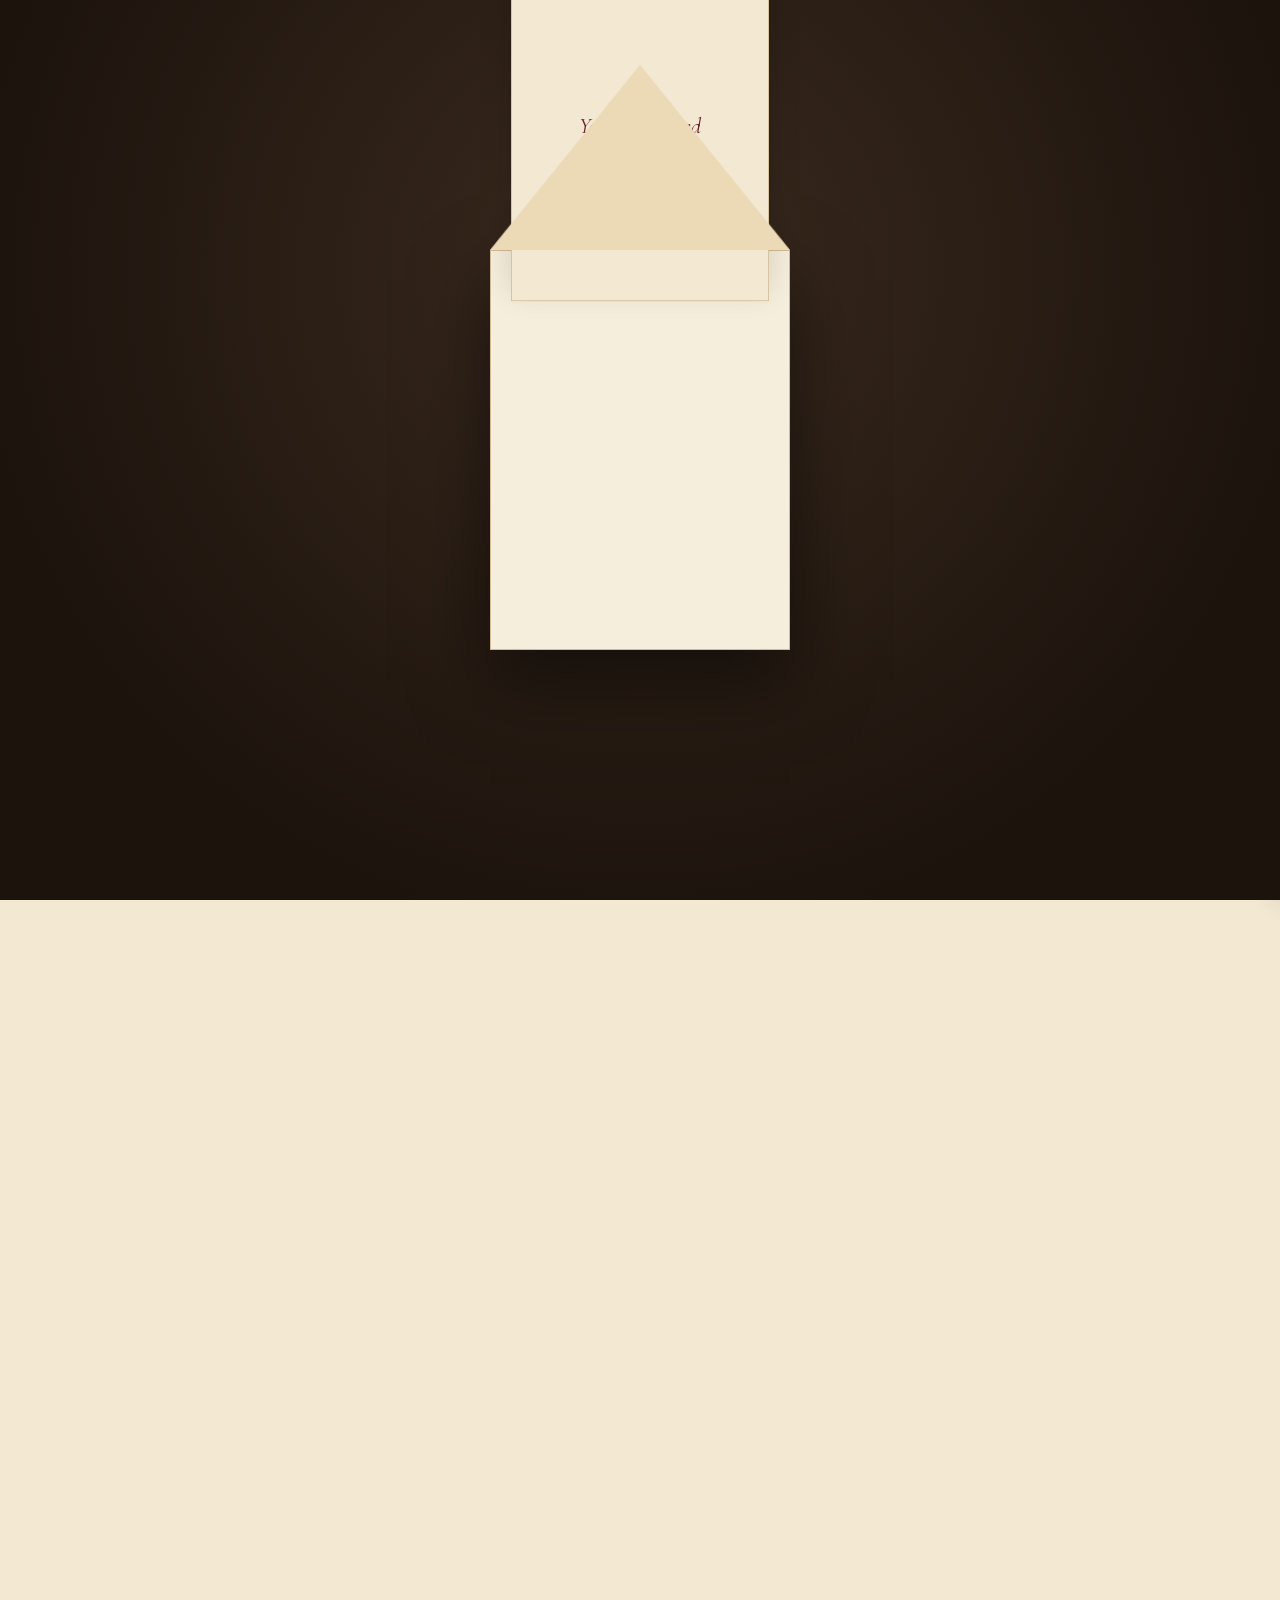
==== commit f5f65506: "Add files via upload" ====
--- a/index.html
+++ b/index.html
@@ -2,734 +2,1334 @@
 <html lang="en">
 <head>
 <meta charset="UTF-8">
-<meta name="viewport" content="width=device-width, initial-scale=1.0, viewport-fit=cover">
-<title>Tina &amp; Sahitya — 26–27 January 2027, Mandu</title>
-<meta name="description" content="The wedding of Tina Ramnani &amp; Sahitya Nigam — 26 &amp; 27 January 2027, JMD Resort, Mandu">
+<meta name="viewport" content="width=device-width, initial-scale=1.0">
+<title>Tina &amp; Sahitya — Our Royal Wedding Celebration</title>
+<meta name="description" content="Join Tina &amp; Sahitya as they celebrate love, family and the beginning of their forever in Mandu.">
+
+<!-- Open Graph -->
+<meta property="og:title" content="Tina &amp; Sahitya — Our Royal Wedding Celebration">
+<meta property="og:description" content="Join Tina &amp; Sahitya as they celebrate love, family and the beginning of their forever in Mandu.">
+<meta property="og:type" content="website">
+<meta property="og:image" content="assets/og-image.jpg">
+
+<link rel="icon" href="assets/favicon.svg" type="image/svg+xml">
 
 <link rel="preconnect" href="https://fonts.googleapis.com">
 <link rel="preconnect" href="https://fonts.gstatic.com" crossorigin>
-<link href="https://fonts.googleapis.com/css2?family=Cormorant+Garamond:ital,wght@0,300;0,400;0,500;0,600;1,400;1,500&family=Jost:wght@300;400;500&display=swap" rel="stylesheet">
-
-<script src="https://cdnjs.cloudflare.com/ajax/libs/gsap/3.12.5/gsap.min.js"></script>
-<script src="https://cdnjs.cloudflare.com/ajax/libs/gsap/3.12.5/ScrollTrigger.min.js"></script>
+<link href="https://fonts.googleapis.com/css2?family=Cormorant+Garamond:ital,wght@0,400;0,500;0,600;1,400;1,500&family=EB+Garamond:ital,wght@0,400;0,500;1,400&family=Cormorant+SC:wght@500;600&display=swap" rel="stylesheet">
 
 <style>
-  /* ============ TOKENS ============ */
-  :root{
-    --ivory:#F7F2E8;
-    --champagne:#EAE0C8;
-    --gold:#B08D53;
-    --gold-soft:#CBAE79;
-    --burgundy:#4A1420;
-    --burgundy-deep:#330F17;
-    --brown:#5C4A3A;
-    --black:#18130F;
-    --serif:'Cormorant Garamond', serif;
-    --sans:'Jost', sans-serif;
-  }
-
-  *{margin:0;padding:0;box-sizing:border-box;}
-  html{scroll-behavior:smooth;}
-  body{
-    background:var(--ivory);
-    color:var(--black);
-    font-family:var(--sans);
-    font-weight:300;
-    overflow-x:hidden;
-    cursor:default;
-  }
-  ::selection{background:var(--gold); color:var(--ivory);}
-
-  img{display:block;width:100%;height:100%;object-fit:cover;}
-
-  a{color:inherit;text-decoration:none;}
-
-  .wrap{max-width:1320px;margin:0 auto;padding:0 6vw;}
-
-  .eyebrow{
-    font-family:var(--sans);
-    font-size:11px;
-    letter-spacing:0.35em;
-    color:var(--gold);
-    font-weight:400;
-  }
-
-  h1,h2,h3{font-family:var(--serif); font-weight:500; line-height:1.05;}
-
-  .rule{width:1px; background:var(--gold); opacity:.5;}
-  .hrule{height:1px; background:var(--gold); opacity:.45;}
-
-  /* ============ PRELOADER ============ */
-  #preloader{
-    position:fixed; inset:0; z-index:999;
-    background:var(--black);
-    display:flex; align-items:center; justify-content:center;
-    flex-direction:column;
-  }
-  #preloader .mono{
-    font-family:var(--serif);
-    font-style:italic;
-    font-size:15px;
-    color:var(--gold-soft);
-    letter-spacing:0.08em;
-    overflow:hidden;
-    height:22px;
-  }
-  #preloader .bar-track{
-    width:180px; height:1px; background:rgba(203,174,121,0.25); margin-top:22px; position:relative; overflow:hidden;
-  }
-  #preloader .bar-fill{
-    position:absolute; left:0; top:0; height:100%; width:0%; background:var(--gold);
-  }
-
-  /* ============ NAV ============ */
-  #nav{
-    position:fixed; top:0; left:0; right:0; z-index:100;
-    display:flex; align-items:center; justify-content:space-between;
-    padding:26px 6vw;
-    mix-blend-mode:difference;
-    color:#fff;
-  }
-  #nav .brand{font-family:var(--serif); font-size:19px; letter-spacing:0.12em;}
-  #nav .menu-btn{
-    background:none;border:none;color:#fff;font-family:var(--sans);
-    font-size:11px; letter-spacing:.3em; cursor:pointer; display:flex; align-items:center; gap:10px;
-  }
-  #nav .menu-btn .lines{width:26px;height:9px;position:relative;}
-  #nav .menu-btn .lines span{position:absolute;left:0;width:100%;height:1px;background:#fff;}
-  #nav .menu-btn .lines span:first-child{top:0;}
-  #nav .menu-btn .lines span:last-child{bottom:0;}
-
-  #overlay-menu{
-    position:fixed; inset:0; z-index:200;
-    background:var(--burgundy-deep);
-    display:flex; flex-direction:column; align-items:center; justify-content:center;
-    gap:26px;
-    clip-path: circle(0px at 92% 4%);
-    transition: clip-path .8s cubic-bezier(.77,0,.18,1);
-    pointer-events:none;
-  }
-  #overlay-menu.open{clip-path: circle(150% at 92% 4%); pointer-events:all;}
-  #overlay-menu a{
-    font-family:var(--serif); font-size:clamp(28px,5vw,46px); color:var(--champagne);
-    font-style:italic; font-weight:400; transition:color .3s, letter-spacing .3s;
-    letter-spacing:0.02em;
-  }
-  #overlay-menu a:hover{color:var(--gold-soft); letter-spacing:0.04em;}
-  #overlay-menu .close-btn{
-    position:absolute; top:26px; right:6vw; background:none;border:none;color:var(--champagne);
-    font-size:11px; letter-spacing:.3em; cursor:pointer; font-family:var(--sans);
-  }
-
-  /* ============ HERO ============ */
-  #hero{
-    position:relative; height:100svh; width:100%; overflow:hidden;
-    display:flex; align-items:center; justify-content:center;
-    background:var(--black);
-  }
-  #hero .bg{
-    position:absolute; inset:0; width:100%; height:120%; top:-10%;
-  }
-  #hero .bg img{width:100%; height:100%; object-fit:cover; opacity:.55; filter:saturate(.85) contrast(1.05);}
-  #hero .bg::after{
-    content:''; position:absolute; inset:0;
-    background:linear-gradient(180deg, rgba(24,19,15,.55) 0%, rgba(24,19,15,.25) 40%, rgba(24,19,15,.7) 100%);
-  }
-  #hero .content{
-    position:relative; z-index:2; text-align:center; color:var(--ivory);
-  }
-  #hero .kicker{
-    font-family:var(--sans); font-size:11px; letter-spacing:.5em; color:var(--gold-soft);
-    margin-bottom:26px; overflow:hidden;
-  }
-  #hero .kicker span{display:inline-block;}
-  #hero .names{
-    font-family:var(--serif); font-weight:400;
-    font-size:clamp(56px, 12vw, 158px);
-    line-height:.92;
-    letter-spacing:.01em;
-  }
-  #hero .names .row{overflow:hidden;}
-  #hero .names .row span{display:inline-block; transform:translateY(110%);}
-  #hero .amp{
-    font-style:italic; color:var(--gold-soft); font-size:.5em; display:block; margin:6px 0;
-  }
-  #hero .sub{
-    margin-top:34px; font-family:var(--sans); font-size:13px; letter-spacing:.35em; color:var(--champagne);
-    opacity:0;
-  }
-  #hero .sub b{color:var(--gold-soft); font-weight:400;}
-  #hero .scroll-cue{
-    position:absolute; bottom:36px; left:50%; transform:translateX(-50%);
-    display:flex; flex-direction:column; align-items:center; gap:10px; z-index:2; color:var(--champagne);
-    opacity:0;
-  }
-  #hero .scroll-cue .line{width:1px; height:46px; background:var(--gold-soft); position:relative; overflow:hidden;}
-  #hero .scroll-cue .line i{position:absolute; top:-100%; left:0; width:100%; height:100%; background:var(--ivory); animation:cue 2.4s ease-in-out infinite;}
-  #hero .scroll-cue span{font-size:10px; letter-spacing:.3em;}
-  @keyframes cue{ 0%{top:-100%;} 50%{top:0%;} 100%{top:100%;} }
-
-  /* ============ SECTION GENERIC ============ */
-  section{position:relative;}
-  .section-pad{padding:min(16vw,180px) 0;}
-  .reveal-mask{overflow:hidden;}
-  .reveal-mask > *{display:block; transform:translateY(100%);}
-
-  .fade-up{opacity:0; transform:translateY(46px);}
-
-  /* ============ STORY ============ */
-  #story{background:var(--ivory);}
-  #story .head{text-align:center; margin-bottom:min(10vw,110px);}
-  #story .head h2{font-size:clamp(36px,6vw,72px); font-style:italic; font-weight:400;}
-  #story .head .eyebrow{display:block;margin-bottom:18px;}
-
-  .chapter{
-    display:grid; grid-template-columns:0.9fr 1.1fr; gap:6vw; align-items:center;
-    margin-bottom:min(14vw,150px);
-  }
-  .chapter:nth-child(even){grid-template-columns:1.1fr 0.9fr;}
-  .chapter:nth-child(even) .chapter-img{order:2;}
-  .chapter-img{position:relative; aspect-ratio:4/5; overflow:hidden; background:var(--brown);}
-  .chapter-img img{transform:scale(1.15);}
-  .chapter-text .loc{font-family:var(--sans); font-size:11px; letter-spacing:.35em; color:var(--gold); margin-bottom:14px;}
-  .chapter-text h3{font-size:clamp(26px,3.4vw,42px); font-weight:500; margin-bottom:18px; font-style:italic;}
-  .chapter-text p{font-family:var(--sans); font-size:16px; line-height:1.85; color:var(--brown); max-width:46ch; font-weight:300;}
-
-  /* ============ DATE / DETAILS ============ */
-  #details{
-    background:var(--burgundy-deep); color:var(--champagne); text-align:center;
-    padding:min(16vw,180px) 0;
-  }
-  #details .eyebrow{color:var(--gold-soft); display:block; margin-bottom:24px;}
-  #details .big-date{
-    font-family:var(--serif); font-size:clamp(70px,16vw,240px); line-height:.85; font-weight:400;
-  }
-  #details .big-date sup{font-size:.35em; vertical-align:top; font-style:italic; color:var(--gold-soft);}
-  #details .month{
-    font-family:var(--sans); letter-spacing:.6em; font-size:clamp(14px,2vw,22px); margin:18px 0 46px; padding-left:.6em;
-  }
-  #details .venue-line{font-family:var(--serif); font-style:italic; font-size:clamp(20px,3vw,32px);}
-  #details .venue-sub{font-size:11px; letter-spacing:.35em; color:var(--gold-soft); margin-top:12px;}
-
-  /* ============ EVENTS ============ */
-  #events{background:var(--ivory); padding:min(16vw,180px) 0 0;}
-  #events .head{text-align:center; margin-bottom:min(10vw,120px);}
-  #events .head h2{font-size:clamp(36px,6vw,72px); font-style:italic;}
-
-  .event-row{
-    border-top:1px solid rgba(74,20,32,0.15);
-    display:grid; grid-template-columns:110px 1fr 1fr; gap:4vw; align-items:center;
-    padding:56px 0; position:relative; overflow:hidden;
-  }
-  .event-row:last-child{border-bottom:1px solid rgba(74,20,32,0.15);}
-  .event-num{font-family:var(--serif); font-style:italic; font-size:22px; color:var(--gold);}
-  .event-main h3{
-    font-size:clamp(34px,5vw,64px); font-weight:500; transition:transform .6s cubic-bezier(.16,1,.3,1), color .4s;
-  }
-  .event-row:hover .event-main h3{transform:translateX(14px); color:var(--burgundy);}
-  .event-main .edate{font-size:11px; letter-spacing:.3em; color:var(--gold); margin-top:10px; display:block;}
-  .event-side p{font-family:var(--sans); font-weight:300; font-size:15px; line-height:1.7; color:var(--brown); max-width:40ch; margin-bottom:18px;}
-  .event-meta{display:flex; gap:40px;}
-  .event-meta div span{display:block; font-size:10px; letter-spacing:.25em; color:var(--gold); margin-bottom:5px;}
-  .event-meta div b{font-family:var(--serif); font-weight:500; font-size:17px; font-style:italic;}
-
-  /* ============ DRESS CODE ============ */
-  #dress{background:var(--black); color:var(--ivory); padding:min(16vw,180px) 0;}
-  #dress .head{text-align:center; margin-bottom:min(9vw,100px);}
-  #dress .head h2{font-size:clamp(36px,6vw,72px); font-style:italic; color:var(--ivory);}
-  #dress .head .eyebrow{color:var(--gold-soft);}
-  .swatch-grid{display:grid; grid-template-columns:repeat(5,1fr); gap:0; border-left:1px solid rgba(203,174,121,.25);}
-  .swatch{
-    border-right:1px solid rgba(203,174,121,.25); padding:0 22px 28px; text-align:center;
-  }
-  .swatch .chip{width:100%; aspect-ratio:1/1.1; margin-bottom:22px; position:relative; overflow:hidden;}
-  .swatch .chip i{position:absolute; inset:0; transition:transform .7s cubic-bezier(.16,1,.3,1);}
-  .swatch:hover .chip i{transform:scale(1.08);}
-  .swatch .ev{font-family:var(--sans); font-size:10px; letter-spacing:.25em; color:var(--gold-soft); margin-bottom:8px;}
-  .swatch .style{font-family:var(--serif); font-style:italic; font-size:19px; color:var(--ivory);}
-
-  /* ============ VENUE ============ */
-  #venue{height:100vh; min-height:640px; position:relative; overflow:hidden; color:var(--ivory);}
-  #venue .bg{position:absolute; inset:0;}
-  #venue .bg img{transform:scale(1.1);}
-  #venue .bg::after{content:'';position:absolute;inset:0;background:linear-gradient(180deg, rgba(24,19,15,.3), rgba(24,19,15,.75));}
-  #venue .content{position:relative; z-index:2; height:100%; display:flex; flex-direction:column; justify-content:flex-end; padding-bottom:min(10vw,110px);}
-  #venue h2{font-family:var(--serif); font-size:clamp(48px,11vw,160px); line-height:.9; font-style:italic;}
-  #venue .sub{font-size:12px; letter-spacing:.4em; color:var(--gold-soft); margin-top:20px;}
-
-  /* ============ COUNTDOWN ============ */
-  #countdown{background:var(--champagne); padding:min(12vw,140px) 0; text-align:center;}
-  #countdown .eyebrow{margin-bottom:20px;}
-  #countdown h2{font-size:clamp(28px,4vw,44px); font-style:italic; margin-bottom:min(8vw,80px);}
-  .cd-grid{display:flex; justify-content:center; gap:clamp(20px,6vw,90px); flex-wrap:wrap;}
-  .cd-item .num{font-family:var(--serif); font-size:clamp(48px,8vw,110px); font-weight:400; line-height:1; color:var(--burgundy);}
-  .cd-item .lab{font-size:10px; letter-spacing:.3em; color:var(--brown); margin-top:14px;}
-
-  /* ============ RSVP ============ */
-  #rsvp{background:var(--ivory); padding:min(16vw,180px) 0;}
-  .rsvp-inner{max-width:640px; margin:0 auto; text-align:center;}
-  #rsvp h2{font-size:clamp(30px,5vw,54px); font-style:italic; margin-bottom:16px;}
-  #rsvp .lead{font-size:15px; color:var(--brown); margin-bottom:min(8vw,70px); font-weight:300;}
-  .field{margin-bottom:34px; text-align:left; position:relative;}
-  .field label{display:block; font-size:10px; letter-spacing:.3em; color:var(--gold); margin-bottom:10px;}
-  .field input, .field textarea, .field select{
-    width:100%; border:none; border-bottom:1px solid rgba(74,20,32,0.3); background:transparent;
-    font-family:var(--serif); font-size:19px; padding:8px 2px; color:var(--black); font-style:italic;
-  }
-  .field input:focus, .field textarea:focus, .field select:focus{outline:none; border-bottom-color:var(--burgundy);}
-  .chips{display:flex; flex-wrap:wrap; gap:10px;}
-  .chip-opt{
-    border:1px solid rgba(74,20,32,.3); padding:9px 18px; font-size:12px; letter-spacing:.08em; cursor:pointer;
-    transition:all .25s; font-family:var(--sans); font-weight:300; background:transparent;
-  }
-  .chip-opt.active{background:var(--burgundy); color:var(--ivory); border-color:var(--burgundy);}
-  .submit-btn{
-    margin-top:24px; background:none; border:1px solid var(--burgundy); color:var(--burgundy);
-    padding:18px 50px; font-size:11px; letter-spacing:.35em; cursor:pointer; font-family:var(--sans);
-    position:relative; overflow:hidden; transition:color .5s;
-  }
-  .submit-btn span{position:relative; z-index:2;}
-  .submit-btn::before{
-    content:''; position:absolute; left:0; top:0; width:100%; height:100%; background:var(--burgundy);
-    transform:scaleX(0); transform-origin:left; transition:transform .5s cubic-bezier(.16,1,.3,1); z-index:1;
-  }
-  .submit-btn:hover{color:var(--ivory);}
-  .submit-btn:hover::before{transform:scaleX(1);}
-  .rsvp-success{display:none; font-family:var(--serif); font-style:italic; font-size:22px; color:var(--burgundy); margin-top:20px;}
-
-  /* ============ CLOSING ============ */
-  #closing{
-    height:100svh; position:relative; overflow:hidden; display:flex; align-items:center; justify-content:center;
-    background:var(--black); color:var(--ivory); text-align:center;
-  }
-  #closing .bg{position:absolute; inset:0;}
-  #closing .bg img{opacity:.35;}
-  #closing .bg::after{content:'';position:absolute;inset:0;background:radial-gradient(circle at 50% 50%, rgba(24,19,15,.2), rgba(24,19,15,.9));}
-  #closing .content{position:relative; z-index:2;}
-  #closing .line1{font-size:11px; letter-spacing:.5em; color:var(--gold-soft); margin-bottom:26px;}
-  #closing .names{font-family:var(--serif); font-style:italic; font-size:clamp(40px,8vw,110px); margin-bottom:22px;}
-  #closing .date{font-size:12px; letter-spacing:.4em; color:var(--champagne);}
-
-  /* ============ FOOTER ============ */
-  footer{background:var(--burgundy-deep); color:var(--champagne); text-align:center; padding:60px 6vw 40px;}
-  footer .brand{font-family:var(--serif); font-style:italic; font-size:22px; margin-bottom:14px; color:var(--gold-soft);}
-  footer p{font-size:11px; letter-spacing:.15em; opacity:.6;}
-
-  /* ============ RESPONSIVE ============ */
-  @media(max-width:860px){
-    .chapter, .chapter:nth-child(even){grid-template-columns:1fr; gap:32px;}
-    .chapter:nth-child(even) .chapter-img{order:0;}
-    .chapter-text p{max-width:none;}
-    .event-row{grid-template-columns:1fr; gap:18px; padding:40px 0;}
-    .event-num{font-size:14px;}
-    .event-meta{gap:26px;}
-    .swatch-grid{grid-template-columns:repeat(2,1fr);}
-    .swatch:nth-child(2n){border-right:none;}
-    #details .big-date{font-size:clamp(56px,20vw,120px);}
-    .cd-grid{gap:22px;}
-  }
+:root{
+  /* paper */
+  --ivory:#F3E9D3;
+  --antique-cream:#ECD9B6;
+  --parchment:#F6EEDC;
+  --champagne:#EFDFC0;
+
+  /* floral */
+  --deep-rose:#9C3B4A;
+  --muted-crimson:#8C3A34;
+  --dusty-pink:#C98E8E;
+  --blush:#E4C3BE;
+  --peach:#E3B692;
+  --mauve:#9C6B7A;
+  --soft-lavender:#B49AC0;
+
+  /* botanical */
+  --sage:#8A9468;
+  --olive:#6E7A45;
+  --muted-green:#7C8A5E;
+  --forest:#38431F;
+
+  /* royal */
+  --burgundy:#5E1A24;
+  --wine:#6B1E2B;
+  --plum:#4B2545;
+
+  /* decorative */
+  --gold:#AD8A4E;
+  --gold-light:#C9A868;
+  --brass:#9A7B45;
+
+  --ink:#3A2A1E;
+  --ink-soft:#5A4633;
+
+  --serif: "Cormorant Garamond", serif;
+  --serif-sc: "Cormorant SC", serif;
+  --body: "EB Garamond", serif;
+}
+
+*{ box-sizing:border-box; }
+html{ scroll-behavior:smooth; }
+
+@media (prefers-reduced-motion: reduce){
+  html{ scroll-behavior:auto; }
+  *{ animation-duration:0.001ms !important; animation-iteration-count:1 !important; transition-duration:0.001ms !important; scroll-behavior:auto !important; }
+}
+
+body{
+  margin:0;
+  font-family:var(--body);
+  color:var(--ink);
+  background-color:var(--ivory);
+  overflow-x:hidden;
+}
+
+/* ---------- paper texture (shared) ---------- */
+.paper{
+  position:relative;
+  background-color:var(--ivory);
+  background-image:
+    radial-gradient(ellipse at 20% 10%, rgba(255,255,255,0.35), transparent 55%),
+    radial-gradient(ellipse at 85% 90%, rgba(120,90,50,0.06), transparent 60%),
+    url('data:image/svg+xml;utf8,<svg xmlns="http://www.w3.org/2000/svg" width="200" height="200"><filter id="n"><feTurbulence type="fractalNoise" baseFrequency="0.9" numOctaves="2" stitchTiles="stitch"/><feColorMatrix type="matrix" values="0 0 0 0 0.55  0 0 0 0 0.47  0 0 0 0 0.34  0 0 0 0.05 0"/></filter><rect width="100%25" height="100%25" filter="url(%23n)"/></svg>');
+  background-size: auto, auto, 220px 220px;
+}
+
+/* ---------- ornament svg defs (hidden) ---------- */
+#ornament-defs{ position:absolute; width:0; height:0; overflow:hidden; }
+
+/* ---------- section shell ---------- */
+.chapter{
+  position:relative;
+  padding:clamp(56px, 10vw, 120px) clamp(20px, 6vw, 80px);
+  overflow:hidden;
+}
+
+.frame-outer{
+  position:absolute;
+  inset:14px;
+  border:1px solid rgba(173,138,78,0.55);
+  pointer-events:none;
+}
+.frame-outer::before,
+.frame-outer::after{
+  content:"";
+  position:absolute;
+  width:64px; height:64px;
+  border-top:2px solid var(--gold);
+  border-left:2px solid var(--gold);
+  top:-1px; left:-1px;
+}
+.frame-outer::after{
+  top:auto; left:auto; bottom:-1px; right:-1px;
+  border-top:none; border-left:none;
+  border-bottom:2px solid var(--gold);
+  border-right:2px solid var(--gold);
+}
+.frame-inner{
+  position:absolute;
+  inset:26px;
+  border:1px solid rgba(173,138,78,0.28);
+  pointer-events:none;
+}
+
+.corner-motif{
+  position:absolute;
+  width:clamp(70px,10vw,150px);
+  opacity:0.9;
+  color:var(--gold);
+}
+.corner-motif.tl{ top:8px; left:8px; }
+.corner-motif.tr{ top:8px; right:8px; transform:scaleX(-1); }
+.corner-motif.bl{ bottom:8px; left:8px; transform:scaleY(-1); }
+.corner-motif.br{ bottom:8px; right:8px; transform:scale(-1,-1); }
+
+.eyebrow-divider{
+  width:120px; height:26px; margin:18px auto; color:var(--gold);
+}
+
+/* ---------- reveal ---------- */
+.reveal{
+  opacity:0;
+  transform:translateY(18px);
+  transition:opacity 1.1s ease, transform 1.1s ease;
+}
+.reveal.in{ opacity:1; transform:none; }
+
+/* pop-in decorative elements (per-section) */
+.pop{
+  opacity:0;
+  transform:scale(0.4);
+  transition:opacity .8s ease, transform .9s cubic-bezier(0.22,1.4,0.4,1);
+}
+.pop.in{ opacity:1; transform:scale(1); }
+
+/* ---------- butterflies ---------- */
+#butterfly-field{ position:fixed; inset:0; z-index:5; pointer-events:none; }
+.butterfly{
+  position:absolute;
+  width:34px; height:auto;
+  animation-name:flutter-flight;
+  animation-timing-function:ease-in-out;
+  animation-iteration-count:infinite;
+  will-change:transform;
+  pointer-events:auto;
+  cursor:pointer;
+  transition:opacity .4s ease, transform .4s ease;
+}
+.butterfly:hover{ filter:drop-shadow(0 0 6px rgba(173,138,78,0.55)); }
+.butterfly.popped{
+  opacity:0 !important;
+  transform:scale(0.2) !important;
+  animation:none !important;
+  transition:opacity .35s ease, transform .35s ease;
+}
+
+/* ---------- click firework ---------- */
+.firework-spark{
+  position:fixed; z-index:6; left:0; top:0;
+  width:6px; height:6px; border-radius:50%;
+  pointer-events:none;
+  will-change:transform, opacity;
+  animation:spark-burst 0.75s ease-out forwards;
+}
+@keyframes spark-burst{
+  0%{ transform:translate(0,0) scale(1); opacity:1; }
+  100%{ transform:translate(var(--sx), var(--sy)) scale(0.2); opacity:0; }
+}
+.butterfly .wing{ transform-origin:50px 40px; animation:flap 0.55s ease-in-out infinite; }
+.butterfly .wing-right{ animation-delay:0.05s; }
+@keyframes flap{
+  0%,100%{ transform:scaleX(1); }
+  50%{ transform:scaleX(0.55); }
+}
+.butterfly.flight-a{ animation-name:flutter-flight-a; }
+.butterfly.flight-b{ animation-name:flutter-flight-b; }
+.butterfly.flight-c{ animation-name:flutter-flight-c; }
+@keyframes flutter-flight-a{
+  0%{ transform:translate(0,0) rotate(-4deg); }
+  25%{ transform:translate(7vw,-7vh) rotate(4deg); }
+  50%{ transform:translate(15vw,0vh) rotate(-3deg); }
+  75%{ transform:translate(8vw,8vh) rotate(5deg); }
+  100%{ transform:translate(0,0) rotate(-4deg); }
+}
+@keyframes flutter-flight-b{
+  0%{ transform:translate(0,0) rotate(3deg); }
+  30%{ transform:translate(-8vw,-5vh) rotate(-4deg); }
+  60%{ transform:translate(-14vw,4vh) rotate(3deg); }
+  100%{ transform:translate(0,0) rotate(3deg); }
+}
+@keyframes flutter-flight-c{
+  0%{ transform:translate(0,0) rotate(-2deg); }
+  20%{ transform:translate(4vw,-9vh) rotate(4deg); }
+  50%{ transform:translate(10vw,-3vh) rotate(-3deg); }
+  80%{ transform:translate(3vw,6vh) rotate(4deg); }
+  100%{ transform:translate(0,0) rotate(-2deg); }
+}
+
+/* ---------- per-section pop-in motifs ---------- */
+.pop-motif{
+  position:absolute;
+  width:clamp(46px,7vw,100px);
+  pointer-events:none;
+  z-index:1;
+}
+
+/* ---------- persistent ornamental page frame ---------- */
+:root{
+  --frame-band:clamp(14px,2.6vw,26px);
+  --frame-gap:clamp(22px,4.6vw,40px);
+}
+#page-frame{ position:fixed; inset:0; z-index:4; pointer-events:none; }
+#page-frame::before{
+  content:""; position:absolute; inset:4px;
+  border:2px solid var(--gold);
+}
+#page-frame::after{
+  content:""; position:absolute;
+  inset:calc(var(--frame-gap) + 6px);
+  border:1px solid rgba(173,138,78,0.5);
+}
+.frame-band{ position:absolute; background-repeat:repeat; opacity:0.92; }
+.frame-band.top{
+  top:10px; left:var(--frame-gap); right:var(--frame-gap); height:var(--frame-band);
+  background-image:url('data:image/svg+xml;utf8,<svg xmlns="http://www.w3.org/2000/svg" width="100" height="26"><path d="M0 13 C 15 3, 35 23, 50 13 C 65 3, 85 23, 100 13" fill="none" stroke="rgb(138,148,104)" stroke-width="1.3"/><circle cx="12" cy="13" r="4.2" fill="rgb(156,59,74)"/><circle cx="62" cy="13" r="4.2" fill="rgb(156,59,74)"/><ellipse cx="37" cy="10" rx="5" ry="2.6" fill="rgb(110,122,69)"/><ellipse cx="87" cy="16" rx="5" ry="2.6" fill="rgb(110,122,69)"/></svg>');
+  background-size:100px var(--frame-band); background-repeat:repeat-x;
+}
+.frame-band.bottom{
+  bottom:10px; left:var(--frame-gap); right:var(--frame-gap); height:var(--frame-band);
+  background-image:url('data:image/svg+xml;utf8,<svg xmlns="http://www.w3.org/2000/svg" width="100" height="26"><path d="M0 13 C 15 3, 35 23, 50 13 C 65 3, 85 23, 100 13" fill="none" stroke="rgb(138,148,104)" stroke-width="1.3"/><circle cx="12" cy="13" r="4.2" fill="rgb(156,59,74)"/><circle cx="62" cy="13" r="4.2" fill="rgb(156,59,74)"/><ellipse cx="37" cy="10" rx="5" ry="2.6" fill="rgb(110,122,69)"/><ellipse cx="87" cy="16" rx="5" ry="2.6" fill="rgb(110,122,69)"/></svg>');
+  background-size:100px var(--frame-band); background-repeat:repeat-x;
+  transform:scaleY(-1);
+}
+.frame-band.left{
+  left:10px; top:var(--frame-gap); bottom:var(--frame-gap); width:var(--frame-band);
+  background-image:url('data:image/svg+xml;utf8,<svg xmlns="http://www.w3.org/2000/svg" width="26" height="100"><path d="M13 0 C 3 15, 23 35, 13 50 C 3 65, 23 85, 13 100" fill="none" stroke="rgb(138,148,104)" stroke-width="1.3"/><circle cx="13" cy="12" r="4.2" fill="rgb(156,59,74)"/><circle cx="13" cy="62" r="4.2" fill="rgb(156,59,74)"/><ellipse cx="10" cy="37" rx="2.6" ry="5" fill="rgb(110,122,69)"/><ellipse cx="16" cy="87" rx="2.6" ry="5" fill="rgb(110,122,69)"/></svg>');
+  background-size:var(--frame-band) 100px; background-repeat:repeat-y;
+}
+.frame-band.right{
+  right:10px; top:var(--frame-gap); bottom:var(--frame-gap); width:var(--frame-band);
+  background-image:url('data:image/svg+xml;utf8,<svg xmlns="http://www.w3.org/2000/svg" width="26" height="100"><path d="M13 0 C 3 15, 23 35, 13 50 C 3 65, 23 85, 13 100" fill="none" stroke="rgb(138,148,104)" stroke-width="1.3"/><circle cx="13" cy="12" r="4.2" fill="rgb(156,59,74)"/><circle cx="13" cy="62" r="4.2" fill="rgb(156,59,74)"/><ellipse cx="10" cy="37" rx="2.6" ry="5" fill="rgb(110,122,69)"/><ellipse cx="16" cy="87" rx="2.6" ry="5" fill="rgb(110,122,69)"/></svg>');
+  background-size:var(--frame-band) 100px; background-repeat:repeat-y;
+  transform:scaleX(-1);
+}
+.frame-corner{
+  position:absolute; width:clamp(30px,4.4vw,52px); color:var(--gold);
+}
+.frame-corner.tl{ top:6px; left:6px; }
+.frame-corner.tr{ top:6px; right:6px; transform:scaleX(-1); }
+.frame-corner.bl{ bottom:6px; left:6px; transform:scaleY(-1); }
+.frame-corner.br{ bottom:6px; right:6px; transform:scale(-1,-1); }
+.frame-sprig{ position:absolute; width:16px; color:var(--gold); }
+@media (max-width:640px){
+  .frame-band.left, .frame-band.right{ display:none; }
+  #page-frame::before, #page-frame::after{ left:8px; right:8px; }
+}
+
+/* ================= NAV ================= */
+nav#site-nav{
+  position:fixed; top:0; left:0; right:0; z-index:100;
+  display:flex; align-items:center; justify-content:flex-end;
+  padding:14px clamp(20px,5vw,56px);
+  background:rgba(243,233,211,0.72);
+  backdrop-filter:blur(6px);
+  border-bottom:1px solid rgba(173,138,78,0.35);
+  transition:padding .3s ease, background .3s ease;
+}
+nav#site-nav.scrolled{ padding:8px clamp(20px,5vw,56px); background:rgba(243,233,211,0.92); }
+.nav-ganesh{
+  position:absolute; left:50%; top:50%;
+  transform:translate(-50%,-50%);
+  width:clamp(52px,6.4vw,72px);
+  aspect-ratio:1/1;
+  color:var(--wine);
+  text-decoration:none;
+  transition:width .3s ease, transform .3s ease;
+  border-radius:50%;
+  background:var(--parchment);
+  border:1px solid rgba(173,138,78,0.55);
+  padding:6px;
+  box-shadow:0 2px 8px rgba(58,42,30,0.12);
+}
+.nav-ganesh:hover, .nav-ganesh:focus-visible{ transform:translate(-50%,-50%) scale(1.06); }
+.nav-ganesh svg{ display:block; width:100%; height:auto; }
+.nav-ganesh img{
+  display:block; width:100%; height:100%;
+  object-fit:contain; border-radius:50%;
+}
+nav#site-nav.scrolled .nav-ganesh{ width:clamp(42px,5.2vw,58px); }
+.nav-links{ display:flex; gap:clamp(16px,3vw,36px); list-style:none; margin:0; padding:0; }
+.nav-links a{
+  font-family:var(--body);
+  font-size:0.95rem;
+  color:var(--ink-soft);
+  text-decoration:none;
+  border-bottom:1px solid transparent;
+  padding-bottom:2px;
+  transition:border-color .25s ease, color .25s ease;
+}
+.nav-links a:hover, .nav-links a:focus-visible{ color:var(--wine); border-bottom-color:var(--gold); }
+.nav-toggle{
+  display:none; background:none; border:1px solid var(--gold); border-radius:2px;
+  width:40px; height:34px; position:relative; cursor:pointer;
+}
+.nav-toggle span, .nav-toggle span::before, .nav-toggle span::after{
+  content:""; position:absolute; left:9px; right:9px; height:1px; background:var(--wine);
+}
+.nav-toggle span{ top:16px; }
+.nav-toggle span::before{ top:-6px; }
+.nav-toggle span::after{ top:6px; }
+
+.mobile-panel{
+  position:fixed; inset:0 0 0 auto; width:min(78vw,320px); height:100vh;
+  background:var(--parchment); z-index:150; transform:translateX(100%);
+  transition:transform .45s ease; box-shadow:-6px 0 24px rgba(0,0,0,0.15);
+  padding:90px 32px 32px; border-left:1px solid var(--gold);
+}
+.mobile-panel.open{ transform:translateX(0); }
+.mobile-panel ul{ list-style:none; padding:0; margin:0; display:flex; flex-direction:column; gap:26px; }
+.mobile-panel a{ font-family:var(--serif); font-size:1.3rem; color:var(--wine); text-decoration:none; }
+.scrim{ position:fixed; inset:0; background:rgba(58,42,30,0.35); z-index:140; opacity:0; pointer-events:none; transition:opacity .4s ease; }
+.scrim.open{ opacity:1; pointer-events:auto; }
+
+@media (max-width:760px){
+  .nav-links{ display:none; }
+  .nav-toggle{ display:block; }
+}
+
+/* ================= HERO ================= */
+#hero{
+  min-height:100svh;
+  display:flex; align-items:center; justify-content:center;
+  text-align:center;
+  padding:120px 20px 80px;
+}
+.hero-inner{ max-width:640px; position:relative; z-index:2; }
+.hero-names{
+  font-family:var(--serif);
+  font-weight:500;
+  font-size:clamp(2.6rem, 8vw, 5rem);
+  color:var(--wine);
+  margin:0;
+  line-height:1.05;
+}
+.hero-amp{ color:var(--deep-rose); font-style:italic; padding:0 0.15em; }
+.hero-sub{
+  font-family:var(--body);
+  font-size:clamp(1rem,2.4vw,1.2rem);
+  color:var(--ink-soft);
+  font-style:italic;
+  max-width:460px;
+  margin:26px auto 0;
+  line-height:1.6;
+}
+.hero-cta{
+  display:inline-block; margin-top:44px;
+  font-family:var(--serif-sc);
+  font-size:0.95rem; letter-spacing:0.08em;
+  color:var(--wine); text-decoration:none;
+  padding:14px 40px;
+  border-top:1px solid var(--gold);
+  border-bottom:1px solid var(--gold);
+  position:relative;
+  transition:color .3s ease;
+}
+.hero-cta:hover, .hero-cta:focus-visible{ color:var(--deep-rose); }
+
+.hero-layer{ position:absolute; pointer-events:none; }
+.hero-bg-illustration{ position:absolute; inset:0; z-index:0; opacity:0.9; }
+.hero-fg-bloom{ position:absolute; z-index:1; width:clamp(140px,22vw,260px); color:var(--deep-rose); opacity:0.92; }
+.hero-fg-bloom.left{ left:-30px; bottom:-30px; }
+.hero-fg-bloom.right{ right:-30px; top:-10px; transform:scaleX(-1); color:var(--sage); }
+
+/* parallax layers driven by JS transform */
+.layer-slow{ transition:transform .1s linear; }
+.layer-mid{ transition:transform .1s linear; }
+.layer-fast{ transition:transform .1s linear; }
+
+/* ================= DIVIDER / STORY ================= */
+.section-heading{
+  font-family:var(--serif);
+  font-weight:500;
+  font-size:clamp(2rem,5vw,3.1rem);
+  color:var(--wine);
+  text-align:center;
+  margin:0;
+}
+.section-kicker{
+  display:block;
+  text-align:center;
+  font-family:var(--body);
+  font-style:italic;
+  color:var(--mauve);
+  font-size:0.98rem;
+  margin-bottom:6px;
+}
+.section-lede{
+  max-width:560px; margin:26px auto 0; text-align:center;
+  font-size:1.08rem; line-height:1.85; color:var(--ink-soft);
+}
+.section-lede p{ margin:0 0 16px; }
+.section-lede p:last-child{ margin-bottom:0; }
+
+#story{ text-align:center; }
+.story-scene{ max-width:340px; margin:34px auto 0; color:var(--sage); }
+
+/* ================= CELEBRATIONS INTRO ================= */
+#celebrations-intro{ text-align:center; padding-bottom:0; }
+
+/* ================= EVENT (illustrated page) ================= */
+.event{
+  position:relative;
+  min-height:92vh;
+  display:flex; align-items:center; justify-content:center;
+  padding:clamp(60px,10vw,110px) clamp(20px,6vw,90px);
+  transition:background-color 1.4s ease;
+}
+.event-frame{
+  position:relative;
+  width:100%; max-width:760px;
+  text-align:center;
+  padding:clamp(40px,7vw,70px) clamp(24px,6vw,64px);
+}
+.event-kicker{
+  font-family:var(--body); font-style:italic; font-size:1rem;
+  color:var(--mauve); margin-bottom:8px;
+}
+.event-title{
+  font-family:var(--serif); font-weight:500;
+  font-size:clamp(2.1rem,5.6vw,3.4rem);
+  margin:0 0 6px; color:var(--wine);
+}
+.event-date{ font-family:var(--serif-sc); font-size:0.95rem; letter-spacing:0.06em; color:var(--brass); }
+.event-occasion{ margin:18px 0 0; font-size:1.35rem; font-family:var(--serif); color:var(--ink-soft); }
+.event-meta{
+  display:flex; flex-wrap:wrap; gap:34px; justify-content:center;
+  margin-top:30px; padding-top:24px; border-top:1px solid rgba(173,138,78,0.4);
+}
+.event-meta div{ min-width:120px; }
+.event-meta .label{ display:block; font-family:var(--serif-sc); font-size:0.78rem; letter-spacing:0.08em; color:var(--brass); margin-bottom:6px; }
+.event-meta .value{ font-family:var(--serif); font-size:1.15rem; color:var(--ink); }
+
+.event-motif{ position:absolute; width:clamp(90px,14vw,180px); opacity:0.88; }
+.event-motif.top{ top:-8px; left:50%; transform:translateX(-50%); }
+.event-motif.bottom{ bottom:-8px; left:50%; transform:translateX(-50%) scaleY(-1); }
+
+/* Per-event palettes */
+#event-welcome{ background:linear-gradient(180deg, var(--ivory), #EFE2C6); }
+#event-welcome .event-motif{ color:var(--peach); }
+#event-welcome .frame-outer{ border-color:rgba(140,58,52,0.35); }
+
+#event-vancleef{ background:linear-gradient(180deg, #F0E1D6, #EBD3CE); }
+#event-vancleef .event-motif{ color:var(--dusty-pink); }
+#event-vancleef .event-title{ color:var(--mauve); }
+
+#event-cartier{ background:linear-gradient(180deg, #4A1E23, #331420); }
+#event-cartier .event-title{ color:var(--champagne); }
+#event-cartier .event-kicker{ color:var(--dusty-pink); }
+#event-cartier .event-occasion{ color:#E7D3C4; }
+#event-cartier .event-meta .value{ color:var(--champagne); }
+#event-cartier .event-motif{ color:var(--gold-light); }
+#event-cartier .frame-outer, #event-cartier .frame-inner{ border-color:rgba(201,168,104,0.55); }
+
+#event-hermes{ background:linear-gradient(180deg, #F1E7D3, #E8DDEC); }
+#event-hermes .event-motif{ color:var(--soft-lavender); }
+#event-hermes .event-title{ color:var(--plum); }
+
+#event-sabyasachi{ background:linear-gradient(180deg, #2A1420, #170B12); }
+#event-sabyasachi .event-title{ color:var(--gold-light); }
+#event-sabyasachi .event-kicker{ color:var(--dusty-pink); }
+#event-sabyasachi .event-occasion{ color:#E8D6DA; }
+#event-sabyasachi .event-meta .value{ color:#EDE0CF; }
+#event-sabyasachi .event-motif{ color:var(--gold-light); }
+#event-sabyasachi .frame-outer, #event-sabyasachi .frame-inner{ border-color:rgba(201,168,104,0.6); }
+#event-sabyasachi .event-meta{ border-top-color:rgba(201,168,104,0.35); }
+
+/* ================= VENUE ================= */
+#venue{ text-align:center; }
+.venue-panel{
+  max-width:560px; margin:36px auto 0; padding:40px 30px;
+  border:1px solid rgba(173,138,78,0.5);
+  position:relative;
+}
+.venue-illustration{ width:min(240px,60%); margin:0 auto 20px; color:var(--forest); }
+.venue-name{ font-family:var(--serif); font-size:1.7rem; color:var(--wine); margin:0 0 22px; }
+.btn-outline{
+  display:inline-block; font-family:var(--serif-sc); font-size:0.9rem; letter-spacing:0.07em;
+  color:var(--wine); text-decoration:none; padding:12px 30px;
+  border:1px solid var(--gold); transition:background .3s ease, color .3s ease;
+}
+.btn-outline:hover, .btn-outline:focus-visible{ background:var(--gold); color:var(--parchment); }
+
+/* ================= WARDROBE ================= */
+#wardrobe{ text-align:center; }
+.wardrobe-swatches{ display:flex; justify-content:center; gap:14px; margin:30px 0; flex-wrap:wrap; }
+.swatch{ width:38px; height:38px; border-radius:50%; border:1px solid rgba(0,0,0,0.08); }
+
+/* ================= CLOSING ================= */
+#closing{ text-align:center; position:relative; }
+.closing-names{ font-family:var(--serif); font-size:clamp(2.2rem,6vw,3.6rem); color:var(--wine); margin:26px 0 10px; }
+.petal{
+  position:absolute; top:-20px; width:14px; height:14px; color:var(--dusty-pink);
+  animation:fall linear infinite;
+  opacity:0.85;
+}
+@keyframes fall{
+  to{ transform:translateY(112vh) rotate(200deg); opacity:0.15; }
+}
+
+footer{
+  text-align:center; padding:28px 20px; font-size:0.85rem; color:var(--ink-soft);
+  border-top:1px solid rgba(173,138,78,0.3);
+}
+
+/* ================= ENVELOPE OPENING INTRO ================= */
+html.envelope-lock, html.envelope-lock body{ overflow:hidden; height:100%; }
+
+#envelope-intro{
+  position:fixed; inset:0; z-index:600;
+  display:flex; align-items:center; justify-content:center;
+  background:radial-gradient(circle at 50% 30%, #3a2a1e 0%, #1c130d 75%);
+  opacity:1; visibility:visible;
+  transition:opacity 0.9s ease, visibility 0.9s ease;
+}
+#envelope-intro.envelope-hidden{ opacity:0; visibility:hidden; pointer-events:none; }
+
+.envelope-stage{
+  position:relative;
+  width:min(300px, 66vw);
+  aspect-ratio:3/4;
+  perspective:1600px;
+}
+.envelope-body{
+  position:absolute; inset:0;
+  background:var(--parchment);
+  border:1px solid rgba(173,138,78,0.5);
+  box-shadow:0 30px 70px rgba(0,0,0,0.5);
+}
+.envelope-flap{
+  position:absolute; top:0; left:0; width:100%; height:54%;
+  background:var(--antique-cream);
+  clip-path:polygon(0 0, 100% 0, 50% 100%);
+  transform-origin:top center;
+  transform:rotateX(0deg);
+  transition:transform 1.15s cubic-bezier(.62,0,.3,1);
+  border-bottom:1px solid rgba(173,138,78,0.4);
+  z-index:4;
+}
+#envelope-intro.envelope-open .envelope-flap{ transform:rotateX(-160deg); }
+
+.envelope-seal{
+  position:absolute; top:46%; left:50%;
+  transform:translate(-50%,-50%) scale(1);
+  width:15vw; max-width:66px; min-width:48px; aspect-ratio:1/1; border-radius:50%;
+  background:radial-gradient(circle at 34% 30%, var(--muted-crimson), var(--wine) 72%);
+  display:flex; align-items:center; justify-content:center;
+  box-shadow:0 6px 16px rgba(0,0,0,0.4), inset 0 -4px 8px rgba(0,0,0,0.32);
+  z-index:6;
+  transition:transform 0.6s ease 0.25s, opacity 0.6s ease 0.25s;
+}
+.envelope-seal span{
+  font-family:var(--serif-sc); font-weight:600;
+  font-size:1rem; letter-spacing:0.02em; color:var(--champagne);
+}
+.envelope-seal .seal-amp{ font-family:var(--serif); font-style:italic; font-weight:400; padding:0 0.05em; }
+#envelope-intro.envelope-open .envelope-seal{ transform:translate(-50%,-50%) scale(0.2); opacity:0; }
+
+.envelope-card{
+  position:absolute; left:7%; right:7%; bottom:4%; height:80%;
+  background:var(--ivory);
+  border:1px solid rgba(173,138,78,0.4);
+  display:flex; flex-direction:column; align-items:center; justify-content:center;
+  text-align:center; padding:18px;
+  transform:translateY(12%);
+  transition:transform 1.25s cubic-bezier(.5,0,.14,1) 0.4s;
+  z-index:2;
+  box-shadow:0 -12px 30px rgba(0,0,0,0.15);
+}
+#envelope-intro.envelope-open .envelope-card{ transform:translateY(-104%); }
+.envelope-invite{ font-family:var(--serif); font-style:italic; color:var(--wine); font-size:clamp(1.1rem,3.4vw,1.4rem); margin:0 0 10px; }
+.envelope-names{ font-family:var(--serif); color:var(--ink); font-size:clamp(0.95rem,2.6vw,1.15rem); margin:0; }
+
+#envelope-skip{
+  position:absolute; bottom:5%; left:50%; transform:translateX(-50%);
+  background:none; border:1px solid rgba(239,223,192,0.5); color:var(--champagne);
+  font-family:var(--serif-sc); font-size:0.72rem; letter-spacing:0.1em;
+  padding:9px 22px; cursor:pointer; z-index:7;
+  transition:opacity 0.4s ease, border-color 0.3s ease;
+}
+#envelope-skip:hover{ border-color:var(--gold-light); }
+#envelope-intro.envelope-open #envelope-skip{ opacity:0; pointer-events:none; }
+
+@media (prefers-reduced-motion: reduce){
+  #envelope-intro{ transition:opacity 0.2s linear; }
+  .envelope-flap, .envelope-seal, .envelope-card{ transition:none !important; }
+}
+
+/* ================= STORY LAYOUT + PHOTO GALLERY CARD ================= */
+.story-layout{
+  display:grid;
+  grid-template-columns:1.15fr 0.85fr;
+  gap:clamp(30px,5vw,64px);
+  align-items:center;
+  max-width:1040px;
+  margin:0 auto;
+  text-align:left;
+}
+.story-layout .section-kicker, .story-layout .section-heading{ text-align:left; }
+.story-gallery{ position:relative; }
+.gallery-frame{
+  position:relative;
+  aspect-ratio:4/5;
+  border:1px solid rgba(173,138,78,0.5);
+  background:var(--champagne);
+  box-shadow:0 18px 40px rgba(58,42,30,0.18);
+  overflow:hidden;
+  transform:rotate(-1.4deg);
+  cursor:pointer;
+}
+.gallery-photo{
+  position:absolute; inset:9px;
+  width:calc(100% - 18px); height:calc(100% - 18px);
+  object-fit:cover;
+  opacity:0;
+  transition:opacity 0.9s ease;
+  background:var(--antique-cream);
+}
+.gallery-photo.gallery-active{ opacity:1; }
+.gallery-photo.gallery-broken{ display:flex; align-items:center; justify-content:center; }
+.gallery-fallback{
+  position:absolute; inset:9px;
+  width:calc(100% - 18px); height:calc(100% - 18px);
+  display:flex; align-items:center; justify-content:center; text-align:center;
+  background:var(--antique-cream); color:var(--ink-soft);
+  font-family:var(--serif); font-style:italic; font-size:0.95rem;
+  opacity:0; transition:opacity 0.9s ease; padding:12px;
+}
+.gallery-fallback.gallery-active{ opacity:1; }
+.gallery-dots{ display:flex; gap:8px; justify-content:center; margin-top:22px; }
+.gallery-dots span{
+  width:7px; height:7px; border-radius:50%;
+  background:rgba(173,138,78,0.35); cursor:pointer; transition:background 0.3s ease;
+}
+.gallery-dots span.gallery-active{ background:var(--wine); }
+
+@media (max-width:820px){
+  .story-layout{ grid-template-columns:1fr; text-align:center; }
+  .story-layout .section-kicker, .story-layout .section-heading{ text-align:center; }
+  .gallery-frame{ max-width:320px; margin:0 auto; transform:none; }
+}
+
+/* ================= UTILS ================= */
+.visually-hidden{
+  position:absolute; width:1px; height:1px; padding:0; margin:-1px;
+  overflow:hidden; clip:rect(0,0,0,0); white-space:nowrap; border:0;
+}
+a:focus-visible, button:focus-visible{ outline:2px solid var(--wine); outline-offset:3px; }
+
+@media (max-width:600px){
+  .event-meta{ flex-direction:column; gap:16px; align-items:center; }
+  .corner-motif{ width:56px; }
+}
 </style>
 </head>
 <body>
 
-<div id="preloader">
-  <div class="mono" id="pre-text">loading the invitation</div>
-  <div class="bar-track"><div class="bar-fill" id="pre-bar"></div></div>
+<!-- ============ ENVELOPE OPENING INTRO ============ -->
+<div id="envelope-intro" role="dialog" aria-label="Wedding invitation opening">
+  <div class="envelope-stage">
+    <div class="envelope-body"></div>
+    <div class="envelope-card">
+      <p class="envelope-invite">You are invited</p>
+      <p class="envelope-names">Tina <span class="hero-amp">&amp;</span> Sahitya</p>
+    </div>
+    <div class="envelope-flap"></div>
+    <div class="envelope-seal"><span>S<span class="seal-amp">&amp;</span>T</span></div>
+  </div>
+  <button type="button" id="envelope-skip">Open Invitation</button>
 </div>
 
-<nav id="nav">
-  <div class="brand">T &amp; S</div>
-  <button class="menu-btn" id="menu-open"><span class="lines"><span></span><span></span></span>MENU</button>
+<!-- ============ SHARED SVG ORNAMENT DEFS ============ -->
+<svg id="ornament-defs" aria-hidden="true">
+<defs>
+
+<!-- corner botanical flourish -->
+<symbol id="motif-corner" viewBox="0 0 160 160">
+  <path d="M4 4 C 40 6, 60 6, 70 20 C 80 34, 78 50, 62 54 C 48 57, 40 48, 46 40" fill="none" stroke="currentColor" stroke-width="1.4"/>
+  <path d="M4 4 C 6 40, 6 60, 20 70 C 34 80, 50 78, 54 62 C 57 48, 48 40, 40 46" fill="none" stroke="currentColor" stroke-width="1.4"/>
+  <circle cx="70" cy="20" r="5" fill="currentColor" opacity="0.7"/>
+  <circle cx="20" cy="70" r="5" fill="currentColor" opacity="0.7"/>
+  <path d="M4 4 L4 44 M4 4 L44 4" stroke="currentColor" stroke-width="1.2" opacity="0.5"/>
+</symbol>
+
+<!-- rose bloom -->
+<symbol id="motif-rose" viewBox="0 0 200 220">
+  <g fill="none" stroke="currentColor" stroke-width="1.6">
+    <path d="M100 210 C 96 160, 92 120, 100 70" stroke-width="2"/>
+    <path d="M100 150 C 80 140, 66 148, 60 165 C 70 172, 86 168, 100 150 Z" opacity="0.75"/>
+    <path d="M100 130 C 122 122, 138 130, 142 148 C 128 154, 112 148, 100 130 Z" opacity="0.75"/>
+    <circle cx="100" cy="60" r="34" opacity="0.9"/>
+    <circle cx="100" cy="60" r="22" opacity="0.9"/>
+    <circle cx="100" cy="60" r="10" fill="currentColor" opacity="0.5"/>
+    <path d="M70 60 C 80 40, 120 40, 130 60" opacity="0.6"/>
+    <path d="M76 78 C 88 96, 112 96, 124 78" opacity="0.6"/>
+  </g>
+</symbol>
+
+<!-- botanical branch / leaf spray -->
+<symbol id="motif-branch" viewBox="0 0 260 160">
+  <g fill="none" stroke="currentColor" stroke-width="1.6">
+    <path d="M0 140 C 60 130, 120 120, 260 40"/>
+    <path d="M40 132 C 52 112, 70 108, 84 120" />
+    <path d="M78 118 C 90 98, 108 94, 122 106" />
+    <path d="M120 104 C 132 84, 150 80, 164 92" />
+    <path d="M160 88 C 172 68, 190 64, 204 76" />
+    <path d="M200 70 C 210 54, 226 50, 238 58" />
+  </g>
+</symbol>
+
+<!-- diya / lamp motif for midnight event -->
+<symbol id="motif-diya" viewBox="0 0 120 120">
+  <g fill="none" stroke="currentColor" stroke-width="1.6">
+    <path d="M20 78 C 20 100, 100 100, 100 78 C 100 66, 20 66, 20 78 Z"/>
+    <path d="M60 66 C 56 50, 64 40, 60 28 C 68 38, 74 48, 62 66" fill="currentColor" opacity="0.55" stroke="none"/>
+    <path d="M14 78 C 8 70, 8 60, 14 54" opacity="0.6"/>
+    <path d="M106 78 C 112 70, 112 60, 106 54" opacity="0.6"/>
+  </g>
+</symbol>
+
+<!-- palace silhouette -->
+<symbol id="motif-palace" viewBox="0 0 300 120">
+  <g fill="none" stroke="currentColor" stroke-width="1.4">
+    <path d="M0 110 L300 110"/>
+    <path d="M20 110 L20 70 L40 55 L60 70 L60 110"/>
+    <path d="M110 110 L110 50 C110 30 150 30 150 50 L150 110"/>
+    <path d="M130 40 L130 20"/>
+    <circle cx="130" cy="16" r="4"/>
+    <path d="M200 110 L200 65 L220 50 L240 65 L240 110"/>
+    <path d="M260 110 L260 75 L275 62 L290 75 L290 110"/>
+  </g>
+</symbol>
+
+<!-- jewel / sparkle motif -->
+<symbol id="motif-jewel" viewBox="0 0 100 100">
+  <g fill="none" stroke="currentColor" stroke-width="1.4">
+    <path d="M50 10 L64 40 L50 90 L36 40 Z"/>
+    <path d="M36 40 L64 40"/>
+    <path d="M10 50 L90 50" opacity="0.4"/>
+  </g>
+</symbol>
+
+<!-- citrus / sunny motif -->
+<symbol id="motif-citrus" viewBox="0 0 120 120">
+  <g fill="none" stroke="currentColor" stroke-width="1.5">
+    <circle cx="60" cy="60" r="28"/>
+    <path d="M60 32 L60 88 M36 60 L84 60 M42 42 L78 78 M78 42 L42 78" opacity="0.6"/>
+  </g>
+</symbol>
+
+<!-- eyebrow divider: small floral flourish -->
+<symbol id="motif-divider" viewBox="0 0 200 30">
+  <g fill="none" stroke="currentColor" stroke-width="1.3">
+    <path d="M0 15 H80"/>
+    <path d="M120 15 H200"/>
+    <circle cx="100" cy="15" r="6"/>
+    <path d="M90 15 C94 8, 106 8, 110 15" opacity="0.7"/>
+    <path d="M90 15 C94 22, 106 22, 110 15" opacity="0.7"/>
+  </g>
+</symbol>
+
+<!-- petal (closing animation) -->
+<symbol id="motif-petal" viewBox="0 0 20 20">
+  <path d="M10 0 C16 4, 16 14, 10 20 C4 14, 4 4, 10 0 Z" fill="currentColor"/>
+</symbol>
+
+<!-- garden scene (story section) -->
+<symbol id="motif-garden" viewBox="0 0 340 160">
+  <g fill="none" stroke="currentColor" stroke-width="1.4">
+    <path d="M0 140 C 60 120, 100 150, 170 130 C 240 110, 280 145, 340 125"/>
+    <use href="#motif-rose" x="10" y="10" width="70" height="90"/>
+    <use href="#motif-rose" x="260" y="10" width="70" height="90"/>
+    <use href="#motif-branch" x="120" y="0" width="120" height="70"/>
+  </g>
+</symbol>
+
+<!-- Ganesh emblem motif — an original line-art rendition in the traditional wedding-invitation style (crown, trunk, flanking ornamental motifs), not a reproduction of any specific photographed idol or stencil -->
+<symbol id="motif-ganesh" viewBox="0 0 200 140">
+  <g fill="none" stroke="currentColor" stroke-width="2" stroke-linecap="round" stroke-linejoin="round">
+    <path d="M40 50 L40 96" stroke-width="3"/>
+    <path d="M18 54 C 30 60, 30 86, 18 92" opacity="0.85"/>
+    <path d="M10 70 C 16 66, 24 66, 30 70 C 24 74, 16 74, 10 70 Z" opacity="0.85"/>
+    <path d="M160 50 L160 96" stroke-width="3"/>
+    <path d="M182 54 C 170 60, 170 86, 182 92" opacity="0.85"/>
+    <path d="M190 70 C 184 66, 176 66, 170 70 C 176 74, 184 74, 190 70 Z" opacity="0.85"/>
+    <path d="M88 20 L100 4 L112 20 Z"/>
+    <path d="M80 30 C 80 20, 120 20, 120 30 C 120 24, 80 24, 80 30 Z"/>
+    <path d="M78 34 C 78 30, 122 30, 122 34"/>
+    <path d="M76 40 C 60 42, 54 58, 62 70 C 56 76, 58 86, 68 88"/>
+    <path d="M124 40 C 140 42, 146 58, 138 70 C 144 76, 142 86, 132 88"/>
+    <path d="M76 40 C 70 60, 74 78, 88 88 L 112 88 C 126 78, 130 60, 124 40 C 116 32, 84 32, 76 40 Z"/>
+    <circle cx="88" cy="60" r="2.6" fill="currentColor" stroke="none"/>
+    <circle cx="112" cy="60" r="2.6" fill="currentColor" stroke="none"/>
+    <path d="M96 78 C 92 92, 100 100, 96 110 C 92 118, 100 124, 110 120"/>
+    <path d="M64 90 C 58 106, 66 122, 100 128 C 134 122, 142 106, 136 90"/>
+    <path d="M74 96 C 80 108, 120 108, 126 96" opacity="0.8"/>
+  </g>
+</symbol>
+
+<!-- butterfly -->
+<symbol id="motif-butterfly" viewBox="0 0 100 80">
+  <g fill="currentColor" stroke="currentColor" stroke-width="0.6">
+    <path class="wing wing-left" d="M48 40 C 20 8, -6 18, 6 42 C -4 60, 22 70, 48 46 Z" opacity="0.85"/>
+    <path class="wing wing-right" d="M52 40 C 80 8, 106 18, 94 42 C 104 60, 78 70, 52 46 Z" opacity="0.85"/>
+    <path d="M50 32 C 47 44, 47 56, 50 64" fill="none" stroke-width="1.6"/>
+  </g>
+</symbol>
+
+<!-- small bird in flight -->
+<symbol id="motif-bird" viewBox="0 0 80 40">
+  <path d="M2 30 C 16 14, 26 14, 40 24 C 54 14, 64 14, 78 30 C 62 26, 52 30, 40 22 C 28 30, 18 26, 2 30 Z" fill="currentColor" opacity="0.85"/>
+</symbol>
+
+<!-- grazing deer silhouette -->
+<symbol id="motif-deer" viewBox="0 0 160 120">
+  <g fill="none" stroke="currentColor" stroke-width="1.6" stroke-linejoin="round">
+    <path d="M30 90 C 26 70, 34 56, 50 54 C 56 44, 70 40, 78 48 C 92 44, 100 54, 96 64 C 108 66, 112 78, 104 86 L 100 100 L 92 100 L 90 86 L 60 86 L 58 100 L 50 100 L 48 88 C 38 92, 32 92, 30 90 Z"/>
+    <path d="M56 54 C 52 44, 54 34, 46 28" />
+    <path d="M46 28 C 40 24, 40 18, 46 16"/>
+    <path d="M46 28 C 50 22, 56 22, 58 28"/>
+    <circle cx="66" cy="58" r="1.6" fill="currentColor"/>
+  </g>
+</symbol>
+
+<!-- small gold sprig / quatrefoil accent -->
+<symbol id="motif-sprig" viewBox="0 0 40 40">
+  <g fill="currentColor">
+    <circle cx="20" cy="10" r="6"/>
+    <circle cx="10" cy="20" r="6"/>
+    <circle cx="30" cy="20" r="6"/>
+    <circle cx="20" cy="28" r="5"/>
+  </g>
+</symbol>
+
+</defs>
+</svg>
+
+<div id="butterfly-field" aria-hidden="true"></div>
+
+<div id="page-frame" aria-hidden="true">
+  <div class="frame-band top"></div>
+  <div class="frame-band bottom"></div>
+  <div class="frame-band left"></div>
+  <div class="frame-band right"></div>
+  <svg class="frame-corner tl" viewBox="0 0 160 160"><use href="#motif-corner"/></svg>
+  <svg class="frame-corner tr" viewBox="0 0 160 160"><use href="#motif-corner"/></svg>
+  <svg class="frame-corner bl" viewBox="0 0 160 160"><use href="#motif-corner"/></svg>
+  <svg class="frame-corner br" viewBox="0 0 160 160"><use href="#motif-corner"/></svg>
+  <svg class="frame-sprig" style="top:-2px; left:50%; transform:translateX(-50%);" viewBox="0 0 40 40"><use href="#motif-sprig"/></svg>
+  <svg class="frame-sprig" style="bottom:-2px; left:50%; transform:translateX(-50%);" viewBox="0 0 40 40"><use href="#motif-sprig"/></svg>
+</div>
+
+<!-- ============ NAV ============ -->
+<nav id="site-nav" aria-label="Primary">
+  <a href="#hero" class="nav-ganesh" aria-label="Tina and Sahitya, home"><img id="nav-ganesh-img" alt="Shree Ganesh" src=""></a>
+  <ul class="nav-links">
+    <li><a href="#hero">Home</a></li>
+    <li><a href="#story">Our Story</a></li>
+    <li><a href="#celebrations-intro">Celebrations</a></li>
+    <li><a href="#venue">Venue</a></li>
+    <li><a href="#wardrobe">Wardrobe</a></li>
+  </ul>
+  <button class="nav-toggle" id="navToggle" aria-label="Open menu" aria-expanded="false" aria-controls="mobilePanel">
+    <span></span>
+  </button>
 </nav>
 
-<div id="overlay-menu">
-  <button class="close-btn" id="menu-close">CLOSE</button>
-  <a href="#story" class="menu-link">Our Story</a>
-  <a href="#events" class="menu-link">Events</a>
-  <a href="#dress" class="menu-link">Dress Code</a>
-  <a href="#venue" class="menu-link">Venue</a>
-  <a href="#rsvp" class="menu-link">RSVP</a>
+<div class="scrim" id="scrim"></div>
+<div class="mobile-panel" id="mobilePanel">
+  <ul>
+    <li><a href="#hero">Home</a></li>
+    <li><a href="#story">Our Story</a></li>
+    <li><a href="#celebrations-intro">Celebrations</a></li>
+    <li><a href="#venue">Venue</a></li>
+    <li><a href="#wardrobe">Wardrobe</a></li>
+  </ul>
 </div>
 
-<!-- HERO -->
-<section id="hero">
-  <div class="bg"><img src="https://picsum.photos/seed/mandu-palace/1800/1400" alt="Mandu palace"></div>
-  <div class="content">
-    <div class="kicker"><span>YOU ARE INVITED</span></div>
-    <h1 class="names">
-      <span class="row"><span>TINA</span></span>
-      <span class="amp">&amp;</span>
-      <span class="row"><span>SAHITYA</span></span>
-    </h1>
-    <div class="sub">26 — 27 JANUARY 2027 &nbsp;·&nbsp; <b>MANDU</b> &nbsp;·&nbsp; JMD RESORT</div>
+<!-- ============ HERO ============ -->
+<header id="hero" class="paper">
+  <div class="frame-outer" aria-hidden="true"></div>
+  <div class="frame-inner" aria-hidden="true"></div>
+  <svg class="hero-fg-bloom left layer-fast reveal" viewBox="0 0 200 220" data-reveal-delay="500"><use href="#motif-rose"/></svg>
+  <svg class="hero-fg-bloom right layer-mid reveal" viewBox="0 0 200 220" data-reveal-delay="600"><use href="#motif-rose"/></svg>
+
+  <div class="hero-inner">
+    <p class="hero-names reveal" data-reveal-delay="700">Tina <span class="hero-amp">&amp;</span> Sahitya</p>
+    <p class="hero-sub reveal" data-reveal-delay="900">Together with our families, we invite you to celebrate the beginning of our forever.</p>
+    <svg class="eyebrow-divider reveal" data-reveal-delay="1000" viewBox="0 0 200 30"><use href="#motif-divider"/></svg>
+    <a class="hero-cta reveal" data-reveal-delay="1100" href="#celebrations-intro">Celebrate With Us</a>
   </div>
-  <div class="scroll-cue"><div class="line"><i></i></div><span>SCROLL</span></div>
-</section>
-
-<!-- STORY -->
-<section id="story" class="section-pad">
-  <div class="wrap">
-    <div class="head fade-up">
-      <span class="eyebrow">OUR STORY</span>
-      <h2>Six years in the making</h2>
-    </div>
-
-    <div class="chapter">
-      <div class="chapter-img"><img src="https://picsum.photos/seed/hyderabad-office/900/1100" alt="Hyderabad"></div>
-      <div class="chapter-text">
-        <div class="loc">HYDERABAD</div>
-        <h3>Where it began</h3>
-        <p>We met during our first job in Hyderabad — two people learning to work, and quietly, learning each other. What started as familiar faces in the same city slowly became a six-year story neither of us saw coming.</p>
+</header>
+
+<!-- ============ STORY ============ -->
+<section id="story" class="chapter paper">
+  <div class="frame-outer" aria-hidden="true"></div>
+  <div class="frame-inner" aria-hidden="true"></div>
+  <svg class="pop-motif pop" style="top:8%; right:6%; color:var(--forest);" viewBox="0 0 80 40" data-reveal-delay="150"><use href="#motif-bird"/></svg>
+  <svg class="pop-motif pop" style="bottom:6%; left:4%; width:clamp(70px,11vw,140px); color:var(--olive);" viewBox="0 0 160 120" data-reveal-delay="350"><use href="#motif-deer"/></svg>
+  <div class="story-layout">
+    <div class="story-text">
+      <span class="section-kicker reveal">A story painted in flowers</span>
+      <h2 class="section-heading reveal">Our Story</h2>
+      <div class="section-lede reveal">
+        <p>We met during our first job in Hyderabad.</p>
+        <p>What started as two people working in the same city slowly became a six-year story.</p>
+        <p>Then COVID happened.</p>
+        <p>For two years, we learnt how to love across distance, through screens, calls, waiting and countless little moments.</p>
+        <p>And then came the mountains.</p>
+        <p>Sahitya proposed while we were trekking to Tungnath, surrounded by the hills, with our closest people secretly involved in the surprise.</p>
+        <p>The proposal happened close to Shiva &mdash; a moment that felt incredibly meant to be.</p>
+        <p>Now, after six years together, we&rsquo;re beginning our next chapter.</p>
       </div>
     </div>
-
-    <div class="chapter">
-      <div class="chapter-img"><img src="https://picsum.photos/seed/distance-screens/900/1100" alt="Distance"></div>
-      <div class="chapter-text">
-        <div class="loc">TWO CITIES, ONE SCREEN</div>
-        <h3>The years apart</h3>
-        <p>Then came a season none of us expected. For two years we learnt how to love across distance — through screens, calls, waiting, and the countless small moments that quietly held us together.</p>
-      </div>
-    </div>
-
-    <div class="chapter">
-      <div class="chapter-img"><img src="https://picsum.photos/seed/tungnath-trek/900/1100" alt="Tungnath"></div>
-      <div class="chapter-text">
-        <div class="loc">TUNGNATH, THE HIMALAYAS</div>
-        <h3>The proposal</h3>
-        <p>And then came the mountains. Sahitya proposed on the trek to Tungnath, the hills standing witness and our closest people secretly in on it — close to Shiva, in a moment that felt entirely meant to be.</p>
-      </div>
-    </div>
-
-    <div class="chapter">
-      <div class="chapter-img"><img src="https://picsum.photos/seed/next-chapter/900/1100" alt="Next chapter"></div>
-      <div class="chapter-text">
-        <div class="loc">NOW</div>
-        <h3>Our next chapter</h3>
-        <p>Six years together, and we're only just beginning. We can't wait to celebrate this next chapter of our forever with the people who mean the most to us.</p>
-      </div>
+    <div class="story-gallery reveal" aria-label="A few photos from our journey">
+      <div class="gallery-frame" id="story-gallery-frame"></div>
+      <div class="gallery-dots" id="story-gallery-dots"></div>
     </div>
   </div>
+  <svg class="story-scene reveal" viewBox="0 0 340 160"><use href="#motif-garden"/></svg>
 </section>
 
-<!-- DETAILS -->
-<section id="details">
-  <div class="wrap">
-    <span class="eyebrow fade-up">SAVE THE DATE</span>
-    <div class="big-date fade-up">26<sup>&amp;</sup>27</div>
-    <div class="month fade-up">JANUARY 2027</div>
-    <div class="venue-line fade-up">JMD Resort, Mandu</div>
-    <div class="venue-sub fade-up">MADHYA PRADESH, INDIA</div>
+<!-- ============ CELEBRATIONS INTRO ============ -->
+<section id="celebrations-intro" class="chapter paper">
+  <span class="section-kicker reveal">Five beautiful chapters. One unforgettable beginning.</span>
+  <h2 class="section-heading reveal">The Celebrations</h2>
+  <svg class="eyebrow-divider reveal" viewBox="0 0 200 30" style="margin-top:26px"><use href="#motif-divider"/></svg>
+</section>
+
+<!-- ============ EVENT 1 — WELCOME LUNCH ============ -->
+<section id="event-welcome" class="event">
+  <svg class="pop-motif pop" style="top:14%; left:6%; color:var(--olive);" viewBox="0 0 160 120" data-reveal-delay="200"><use href="#motif-deer"/></svg>
+  <svg class="pop-motif pop" style="top:20%; right:8%; width:clamp(40px,6vw,70px); color:var(--forest);" viewBox="0 0 80 40" data-reveal-delay="400"><use href="#motif-bird"/></svg>
+  <svg class="event-motif top reveal" viewBox="0 0 260 160"><use href="#motif-branch"/></svg>
+  <div class="event-frame">
+    <div class="frame-outer" aria-hidden="true"></div>
+    <div class="frame-inner" aria-hidden="true"></div>
+    <p class="event-kicker reveal">The First Hello</p>
+    <h3 class="event-title reveal">Welcome Lunch</h3>
+    <p class="event-date reveal">26 January 2027</p>
+    <p class="event-occasion reveal">Welcome Lunch &middot; Tina's Oli &middot; Sahitya's Tilak</p>
+    <div class="event-meta reveal">
+      <div><span class="label">Attire</span><span class="value">Indian Casual</span></div>
+      <div><span class="label">Venue</span><span class="value">JMD Resort, Mandu</span></div>
+    </div>
+  </div>
+  <svg class="event-motif bottom reveal" viewBox="0 0 200 220"><use href="#motif-rose"/></svg>
+</section>
+
+<!-- ============ EVENT 2 — VAN CLEEF'S FAIRYTALE ============ -->
+<section id="event-vancleef" class="event">
+  <svg class="pop-motif pop" style="top:16%; right:7%; color:var(--mauve);" viewBox="0 0 100 100" data-reveal-delay="200"><use href="#motif-jewel"/></svg>
+  <svg class="pop-motif pop" style="bottom:18%; left:6%; width:clamp(40px,6vw,70px); color:var(--dusty-pink);" viewBox="0 0 80 40" data-reveal-delay="400"><use href="#motif-bird"/></svg>
+  <svg class="event-motif top reveal" viewBox="0 0 200 220"><use href="#motif-rose"/></svg>
+  <div class="event-frame">
+    <div class="frame-outer" aria-hidden="true"></div>
+    <div class="frame-inner" aria-hidden="true"></div>
+    <p class="event-kicker reveal">The First Sparkle</p>
+    <h3 class="event-title reveal">Van Cleef's Fairytale</h3>
+    <p class="event-date reveal">26 January 2027</p>
+    <p class="event-occasion reveal">Sundowner Engagement</p>
+    <div class="event-meta reveal">
+      <div><span class="label">Attire</span><span class="value">Western Pastels</span></div>
+      <div><span class="label">Venue</span><span class="value">JMD Resort, Mandu</span></div>
+    </div>
+  </div>
+  <svg class="event-motif bottom reveal" viewBox="0 0 100 100"><use href="#motif-jewel"/></svg>
+</section>
+
+<!-- ============ EVENT 3 — CARTIER'S LOVE AFFAIR ============ -->
+<section id="event-cartier" class="event">
+  <svg class="pop-motif pop" style="top:14%; left:8%; color:var(--gold-light);" viewBox="0 0 200 220" data-reveal-delay="200"><use href="#motif-rose"/></svg>
+  <svg class="pop-motif pop" style="bottom:16%; right:8%; width:clamp(40px,6vw,70px); color:var(--gold-light);" viewBox="0 0 100 100" data-reveal-delay="400"><use href="#motif-jewel"/></svg>
+  <svg class="event-motif top reveal" viewBox="0 0 100 100"><use href="#motif-jewel"/></svg>
+  <div class="event-frame">
+    <div class="frame-outer" aria-hidden="true"></div>
+    <div class="frame-inner" aria-hidden="true"></div>
+    <p class="event-kicker reveal">The Night We Shine</p>
+    <h3 class="event-title reveal">Cartier's Love Affair</h3>
+    <p class="event-date reveal">26 January 2027</p>
+    <p class="event-occasion reveal">Sangeet &middot; Crazy After-Party</p>
+    <div class="event-meta reveal">
+      <div><span class="label">Attire</span><span class="value">Anything Bling</span></div>
+      <div><span class="label">Venue</span><span class="value">JMD Resort, Mandu</span></div>
+    </div>
+  </div>
+  <svg class="event-motif bottom reveal" viewBox="0 0 200 220"><use href="#motif-rose"/></svg>
+</section>
+
+<!-- ============ EVENT 4 — HERMÈS: SUNNY CITRUS ============ -->
+<section id="event-hermes" class="event">
+  <svg class="pop-motif pop" style="top:16%; right:6%; color:var(--soft-lavender);" viewBox="0 0 200 220" data-reveal-delay="200"><use href="#motif-rose"/></svg>
+  <svg class="pop-motif pop" style="bottom:18%; left:7%; width:clamp(40px,6vw,70px); color:var(--plum);" viewBox="0 0 80 40" data-reveal-delay="400"><use href="#motif-bird"/></svg>
+  <svg class="event-motif top reveal" viewBox="0 0 120 120"><use href="#motif-citrus"/></svg>
+  <div class="event-frame">
+    <div class="frame-outer" aria-hidden="true"></div>
+    <div class="frame-inner" aria-hidden="true"></div>
+    <p class="event-kicker reveal">The Colour of Joy</p>
+    <h3 class="event-title reveal">Herm&egrave;s: Sunny Citrus</h3>
+    <p class="event-date reveal">27 January 2027</p>
+    <p class="event-occasion reveal">Haldi Celebration</p>
+    <div class="event-meta reveal">
+      <div><span class="label">Attire</span><span class="value">Anything Purple</span></div>
+      <div><span class="label">Venue</span><span class="value">JMD Resort, Mandu</span></div>
+    </div>
+  </div>
+  <svg class="event-motif bottom reveal" viewBox="0 0 260 160"><use href="#motif-branch"/></svg>
+</section>
+
+<!-- ============ EVENT 5 — THE SABYASACHI VARMALA ============ -->
+<section id="event-sabyasachi" class="event">
+  <svg class="pop-motif pop" style="top:12%; left:7%; color:var(--gold-light);" viewBox="0 0 120 120" data-reveal-delay="200"><use href="#motif-diya"/></svg>
+  <svg class="pop-motif pop" style="bottom:16%; right:7%; color:var(--gold-light);" viewBox="0 0 120 120" data-reveal-delay="400"><use href="#motif-diya"/></svg>
+  <svg class="event-motif top reveal" viewBox="0 0 300 120"><use href="#motif-palace"/></svg>
+  <div class="event-frame">
+    <div class="frame-outer" aria-hidden="true"></div>
+    <div class="frame-inner" aria-hidden="true"></div>
+    <p class="event-kicker reveal">The Forever Chapter</p>
+    <h3 class="event-title reveal">The Sabyasachi Varmala</h3>
+    <p class="event-date reveal">27 January 2027</p>
+    <p class="event-occasion reveal">Varmala &middot; Midnight Pheras</p>
+    <div class="event-meta reveal">
+      <div><span class="label">Attire</span><span class="value">Royal Indian Wear</span></div>
+      <div><span class="label">Venue</span><span class="value">JMD Resort, Mandu</span></div>
+    </div>
+  </div>
+  <svg class="event-motif bottom reveal" viewBox="0 0 120 120"><use href="#motif-diya"/></svg>
+</section>
+
+<!-- ============ VENUE ============ -->
+<section id="venue" class="chapter paper">
+  <div class="frame-outer" aria-hidden="true"></div>
+  <div class="frame-inner" aria-hidden="true"></div>
+  <svg class="pop-motif pop" style="top:10%; left:6%; color:var(--forest);" viewBox="0 0 80 40" data-reveal-delay="150"><use href="#motif-bird"/></svg>
+  <svg class="pop-motif pop" style="bottom:10%; right:6%; color:var(--deep-rose);" viewBox="0 0 200 220" data-reveal-delay="350"><use href="#motif-rose"/></svg>
+  <span class="section-kicker reveal">Where our story continues</span>
+  <h2 class="section-heading reveal">JMD Resort, Mandu</h2>
+  <div class="venue-panel reveal">
+    <svg class="venue-illustration" viewBox="0 0 300 120"><use href="#motif-palace"/></svg>
+    <p class="venue-name">JMD Resort, Mandu</p>
+    <a class="btn-outline" href="https://maps.app.goo.gl/cfcyjEuMEsYsoM736" target="_blank" rel="noopener">View Venue on Google Maps</a>
   </div>
 </section>
 
-<!-- EVENTS -->
-<section id="events">
-  <div class="wrap">
-    <div class="head fade-up">
-      <span class="eyebrow">THE CELEBRATIONS</span>
-      <h2>Five days, one forever</h2>
-    </div>
-
-    <div class="event-row fade-up">
-      <div class="event-num">01</div>
-      <div class="event-main">
-        <h3>Welcome Lunch</h3>
-        <span class="edate">26 JANUARY 2027</span>
-      </div>
-      <div class="event-side">
-        <p>A warm beginning to the celebrations.</p>
-        <div class="event-meta">
-          <div><span>ATTIRE</span><b>Indian Casual</b></div>
-          <div><span>VENUE</span><b>JMD Resort, Mandu</b></div>
-        </div>
-      </div>
-    </div>
-
-    <div class="event-row fade-up">
-      <div class="event-num">02</div>
-      <div class="event-main">
-        <h3>Engagement</h3>
-        <span class="edate">26 JANUARY 2027</span>
-      </div>
-      <div class="event-side">
-        <p>A fairytale evening celebrating the beginning of forever.</p>
-        <div class="event-meta">
-          <div><span>ATTIRE</span><b>Western Pastels</b></div>
-          <div><span>VENUE</span><b>JMD Resort, Mandu</b></div>
-        </div>
-      </div>
-    </div>
-
-    <div class="event-row fade-up">
-      <div class="event-num">03</div>
-      <div class="event-main">
-        <h3>Sangeet</h3>
-        <span class="edate">26 JANUARY 2027</span>
-      </div>
-      <div class="event-side">
-        <p>An evening of music, dancing, sparkle and absolute chaos.</p>
-        <div class="event-meta">
-          <div><span>ATTIRE</span><b>Anything Bling</b></div>
-          <div><span>VENUE</span><b>JMD Resort, Mandu</b></div>
-        </div>
-      </div>
-    </div>
-
-    <div class="event-row fade-up">
-      <div class="event-num">04</div>
-      <div class="event-main">
-        <h3>Haldi</h3>
-        <span class="edate">27 JANUARY 2027</span>
-      </div>
-      <div class="event-side">
-        <p>A sunny celebration filled with colour, laughter and haldi.</p>
-        <div class="event-meta">
-          <div><span>ATTIRE</span><b>Anything Purple</b></div>
-          <div><span>VENUE</span><b>JMD Resort, Mandu</b></div>
-        </div>
-      </div>
-    </div>
-
-    <div class="event-row fade-up">
-      <div class="event-num">05</div>
-      <div class="event-main">
-        <h3>Varmala</h3>
-        <span class="edate">27 JANUARY 2027</span>
-      </div>
-      <div class="event-side">
-        <p>A royal beginning to our forever.</p>
-        <div class="event-meta">
-          <div><span>ATTIRE</span><b>Royal Indian Wear</b></div>
-          <div><span>VENUE</span><b>JMD Resort, Mandu</b></div>
-        </div>
-      </div>
-    </div>
+<!-- ============ WARDROBE ============ -->
+<section id="wardrobe" class="chapter paper">
+  <div class="frame-outer" aria-hidden="true"></div>
+  <div class="frame-inner" aria-hidden="true"></div>
+  <span class="section-kicker reveal">Dress for every chapter of the celebration</span>
+  <h2 class="section-heading reveal">What Will You Wear?</h2>
+  <div class="section-lede reveal">
+    <p>From pastels and bling to purple and royal Indian wear, we've put together a little wardrobe inspiration for every chapter of our celebration.</p>
   </div>
+  <div class="wardrobe-swatches reveal" aria-hidden="true">
+    <span class="swatch" style="background:var(--peach)"></span>
+    <span class="swatch" style="background:var(--dusty-pink)"></span>
+    <span class="swatch" style="background:var(--wine)"></span>
+    <span class="swatch" style="background:var(--soft-lavender)"></span>
+    <span class="swatch" style="background:var(--gold)"></span>
+  </div>
+  <p class="reveal" style="text-align:center; margin-top:20px;">
+    <a class="btn-outline" href="Planner%20Sahitya.pdf" target="_blank" rel="noopener">Open Wardrobe Planner</a>
+  </p>
 </section>
 
-<!-- DRESS CODE -->
-<section id="dress">
-  <div class="wrap">
-    <div class="head fade-up">
-      <span class="eyebrow">DRESS CODE</span>
-      <h2>Five looks, five moods</h2>
-    </div>
-    <div class="swatch-grid">
-      <div class="swatch fade-up">
-        <div class="chip"><i style="background:#8a7a63; background-image:url('https://picsum.photos/seed/indian-casual/500/560'); background-size:cover;"></i></div>
-        <div class="ev">WELCOME LUNCH</div>
-        <div class="style">Indian Casual</div>
-      </div>
-      <div class="swatch fade-up">
-        <div class="chip"><i style="background-image:url('https://picsum.photos/seed/western-pastels/500/560'); background-size:cover;"></i></div>
-        <div class="ev">ENGAGEMENT</div>
-        <div class="style">Western Pastels</div>
-      </div>
-      <div class="swatch fade-up">
-        <div class="chip"><i style="background-image:url('https://picsum.photos/seed/anything-bling/500/560'); background-size:cover;"></i></div>
-        <div class="ev">SANGEET</div>
-        <div class="style">Anything Bling</div>
-      </div>
-      <div class="swatch fade-up">
-        <div class="chip"><i style="background-image:url('https://picsum.photos/seed/anything-purple/500/560'); background-size:cover;"></i></div>
-        <div class="ev">HALDI</div>
-        <div class="style">Anything Purple</div>
-      </div>
-      <div class="swatch fade-up">
-        <div class="chip"><i style="background-image:url('https://picsum.photos/seed/royal-indian/500/560'); background-size:cover;"></i></div>
-        <div class="ev">VARMALA</div>
-        <div class="style">Royal Indian</div>
-      </div>
-    </div>
+<!-- ============ CLOSING ============ -->
+<section id="closing" class="chapter paper">
+  <div class="frame-outer" aria-hidden="true"></div>
+  <div class="frame-inner" aria-hidden="true"></div>
+  <div id="petal-field" aria-hidden="true"></div>
+  <span class="section-kicker reveal">With gratitude</span>
+  <h2 class="section-heading reveal">Your Presence Will Make Our Celebration Complete</h2>
+  <div class="section-lede reveal">
+    <p>We can't wait to celebrate love, laughter, family and new beginnings with the people who mean the most to us.</p>
   </div>
+  <p class="closing-names reveal">Tina <span class="hero-amp">&amp;</span> Sahitya</p>
+  <a class="hero-cta reveal" href="#hero">Join Us in Celebration</a>
 </section>
 
-<!-- VENUE -->
-<section id="venue">
-  <div class="bg"><img src="https://picsum.photos/seed/mandu-resort-view/1800/1200" alt="JMD Resort Mandu"></div>
-  <div class="wrap content">
-    <span class="eyebrow" style="color:var(--gold-soft);">THE DESTINATION</span>
-    <h2>Mandu<br>Madhya Pradesh</h2>
-    <div class="sub">JMD RESORT — A ROYAL RETREAT AMONG THE RUINS OF AN ANCIENT CITADEL</div>
-  </div>
-</section>
-
-<!-- COUNTDOWN -->
-<section id="countdown">
-  <div class="wrap">
-    <span class="eyebrow">THE COUNTDOWN BEGINS</span>
-    <h2>Until we say forever</h2>
-    <div class="cd-grid">
-      <div class="cd-item"><div class="num" id="cd-days">00</div><div class="lab">DAYS</div></div>
-      <div class="cd-item"><div class="num" id="cd-hours">00</div><div class="lab">HOURS</div></div>
-      <div class="cd-item"><div class="num" id="cd-mins">00</div><div class="lab">MINUTES</div></div>
-      <div class="cd-item"><div class="num" id="cd-secs">00</div><div class="lab">SECONDS</div></div>
-    </div>
-  </div>
-</section>
-
-<!-- RSVP -->
-<section id="rsvp">
-  <div class="wrap rsvp-inner">
-    <span class="eyebrow fade-up">RSVP</span>
-    <h2 class="fade-up">We would love to have you with us</h2>
-    <p class="lead fade-up">Kindly respond by 15th December 2026.</p>
-
-    <form id="rsvp-form" class="fade-up">
-      <div class="field">
-        <label>FULL NAME</label>
-        <input type="text" required placeholder="Your name">
-      </div>
-      <div class="field">
-        <label>NUMBER OF GUESTS</label>
-        <input type="number" min="1" max="10" required placeholder="e.g. 2">
-      </div>
-      <div class="field">
-        <label>EVENTS YOU'LL ATTEND</label>
-        <div class="chips" id="event-chips">
-          <div class="chip-opt" data-v="lunch">Welcome Lunch</div>
-          <div class="chip-opt" data-v="engagement">Engagement</div>
-          <div class="chip-opt" data-v="sangeet">Sangeet</div>
-          <div class="chip-opt" data-v="haldi">Haldi</div>
-          <div class="chip-opt" data-v="varmala">Varmala</div>
-        </div>
-      </div>
-      <div class="field">
-        <label>DIETARY PREFERENCES</label>
-        <input type="text" placeholder="e.g. Vegetarian, Jain, no nuts">
-      </div>
-      <div class="field">
-        <label>A MESSAGE FOR US</label>
-        <textarea rows="3" placeholder="Say hello..."></textarea>
-      </div>
-      <button type="submit" class="submit-btn"><span>SEND RSVP</span></button>
-      <div class="rsvp-success" id="rsvp-success">Thank you — we can't wait to celebrate with you.</div>
-    </form>
-  </div>
-</section>
-
-<!-- CLOSING -->
-<section id="closing">
-  <div class="bg"><img src="https://picsum.photos/seed/mandu-sunset/1800/1400" alt="Sunset"></div>
-  <div class="content">
-    <div class="line1 fade-up">FROM OUR STORY TO OUR FOREVER</div>
-    <div class="names fade-up">Tina &amp; Sahitya</div>
-    <div class="date fade-up">26 — 27 JANUARY 2027 &nbsp;·&nbsp; MANDU</div>
-  </div>
-</section>
-
 <footer>
-  <div class="brand">T &amp; S</div>
-  <p>WITH LOVE — TINA RAMNANI &amp; SAHITYA NIGAM</p>
+  Tina &amp; Sahitya &middot; 26&ndash;27 January 2027 &middot; JMD Resort, Mandu
 </footer>
 
 <script>
-gsap.registerPlugin(ScrollTrigger);
-
-/* ---------- PRELOADER ---------- */
-const preTexts = ["loading the invitation", "unfolding the pages", "almost there"];
-let ti = 0;
-const preTextEl = document.getElementById('pre-text');
-const preInterval = setInterval(()=>{
-  ti = (ti+1)%preTexts.length;
-  preTextEl.textContent = preTexts[ti];
-}, 700);
-
-gsap.to("#pre-bar", {
-  width:"100%", duration:2.1, ease:"power2.inOut",
-  onComplete:()=>{
-    clearInterval(preInterval);
-    gsap.to("#preloader",{
-      yPercent:-100, duration:1.1, ease:"power4.inOut", delay:.15,
-      onComplete:()=>{ document.getElementById('preloader').style.display='none'; playHero(); }
+// ======================================================================
+// EDIT ME: paste your GitHub raw base URL here (must end with a slash).
+// Example: "https://raw.githubusercontent.com/yourname/your-repo/main/"
+// This one line feeds both the Ganesh logo and the Our Story gallery below.
+// ======================================================================
+const ASSETS_BASE = "PASTE-YOUR-GITHUB-RAW-BASE-URL-HERE/";
+
+// ---------- Ganesh logo (nav) ----------
+const navGaneshImg = document.getElementById('nav-ganesh-img');
+if (navGaneshImg) {
+  navGaneshImg.src = ASSETS_BASE + "Ganesh%20Logo.png";
+  navGaneshImg.addEventListener('error', () => {
+    navGaneshImg.replaceWith(Object.assign(document.createElement('span'), {
+      textContent: '\u0950',
+      style: 'font-size:1.6rem; color:var(--wine); font-family:var(--serif);'
+    }));
+  });
+}
+
+// ---------- Our Story photo gallery ----------
+const galleryFiles = ["Photo0.jpg", "Photo1.HEIC", "Photo2.HEIC", "Photo3.JPG", "Photo4.jpg"];
+const galleryFrame = document.getElementById('story-gallery-frame');
+const galleryDots = document.getElementById('story-gallery-dots');
+let galleryIndex = 0;
+let galleryTimer = null;
+
+if (galleryFrame && galleryDots) {
+  galleryFiles.forEach((file, i) => {
+    const img = document.createElement('img');
+    img.className = 'gallery-photo';
+    img.alt = 'Tina and Sahitya, photo ' + (i + 1);
+    img.loading = 'lazy';
+    img.src = ASSETS_BASE + file;
+    if (i === 0) img.classList.add('gallery-active');
+
+    const fallback = document.createElement('div');
+    fallback.className = 'gallery-fallback';
+    fallback.textContent = file.toLowerCase().endsWith('.heic')
+      ? file + ' (convert to JPG to display in most browsers)'
+      : file;
+    if (i === 0) fallback.classList.add('gallery-active');
+
+    img.addEventListener('error', () => {
+      img.style.display = 'none';
+      fallback.classList.toggle('gallery-active', i === galleryIndex);
     });
+
+    galleryFrame.appendChild(img);
+    galleryFrame.appendChild(fallback);
+
+    const dot = document.createElement('span');
+    if (i === 0) dot.classList.add('gallery-active');
+    dot.addEventListener('click', (e) => { e.stopPropagation(); showGalleryPhoto(i); });
+    galleryDots.appendChild(dot);
+  });
+
+  function showGalleryPhoto(i) {
+    galleryIndex = (i + galleryFiles.length) % galleryFiles.length;
+    galleryFrame.querySelectorAll('.gallery-photo').forEach((el, idx) => el.classList.toggle('gallery-active', idx === galleryIndex));
+    galleryFrame.querySelectorAll('.gallery-fallback').forEach((el, idx) => {
+      const isBroken = el.previousElementSibling && el.previousElementSibling.style.display === 'none';
+      el.classList.toggle('gallery-active', idx === galleryIndex && isBroken);
+    });
+    galleryDots.querySelectorAll('span').forEach((el, idx) => el.classList.toggle('gallery-active', idx === galleryIndex));
   }
+
+  function restartGalleryTimer() {
+    clearInterval(galleryTimer);
+    galleryTimer = setInterval(() => showGalleryPhoto(galleryIndex + 1), 3800);
+  }
+
+  galleryFrame.addEventListener('click', () => { showGalleryPhoto(galleryIndex + 1); restartGalleryTimer(); });
+  restartGalleryTimer();
+}
+
+// ---------- Envelope opening intro ----------
+(function () {
+  const intro = document.getElementById('envelope-intro');
+  const skipBtn = document.getElementById('envelope-skip');
+  if (!intro) return;
+
+  const reduceMotion = window.matchMedia('(prefers-reduced-motion: reduce)').matches;
+  document.documentElement.classList.add('envelope-lock');
+  let opened = false;
+
+  function openEnvelope() {
+    if (opened) return;
+    opened = true;
+    intro.classList.add('envelope-open');
+    const closeDelay = reduceMotion ? 200 : 1700;
+    setTimeout(() => {
+      intro.classList.add('envelope-hidden');
+      document.documentElement.classList.remove('envelope-lock');
+    }, closeDelay);
+  }
+
+  skipBtn.addEventListener('click', openEnvelope);
+  // auto-open shortly after the page settles, so it still feels intentional
+  setTimeout(openEnvelope, reduceMotion ? 100 : 900);
+})();
+
+// nav scroll state
+const siteNav = document.getElementById('site-nav');
+window.addEventListener('scroll', () => {
+  siteNav.classList.toggle('scrolled', window.scrollY > 40);
+}, { passive:true });
+
+// mobile menu
+const navToggle = document.getElementById('navToggle');
+const mobilePanel = document.getElementById('mobilePanel');
+const scrim = document.getElementById('scrim');
+function closeMenu(){
+  mobilePanel.classList.remove('open');
+  scrim.classList.remove('open');
+  navToggle.setAttribute('aria-expanded','false');
+}
+navToggle.addEventListener('click', () => {
+  const open = mobilePanel.classList.toggle('open');
+  scrim.classList.toggle('open', open);
+  navToggle.setAttribute('aria-expanded', String(open));
 });
-
-/* ---------- HERO ANIMATION ---------- */
-function playHero(){
-  const tl = gsap.timeline({defaults:{ease:"power4.out"}});
-  tl.to("#hero .kicker span", {opacity:1, y:0, duration:.8}, 0)
-    .fromTo("#hero .kicker span", {opacity:0,y:14}, {opacity:1,y:0,duration:.8}, 0)
-    .to("#hero .names .row span", {yPercent:0, duration:1.1, stagger:.12}, .15)
-    .to("#hero .sub", {opacity:1, duration:1}, .9)
-    .to("#hero .scroll-cue", {opacity:1, duration:1}, 1.2);
-}
-
-/* subtle hero parallax */
-gsap.to("#hero .bg", {
-  yPercent:15, ease:"none",
-  scrollTrigger:{trigger:"#hero", start:"top top", end:"bottom top", scrub:true}
-});
-gsap.to("#venue .bg img", {
-  yPercent:12, ease:"none",
-  scrollTrigger:{trigger:"#venue", start:"top bottom", end:"bottom top", scrub:true}
-});
-gsap.to("#closing .bg img", {
-  yPercent:10, ease:"none",
-  scrollTrigger:{trigger:"#closing", start:"top bottom", end:"bottom top", scrub:true}
-});
-
-/* ---------- GENERIC FADE-UP REVEALS ---------- */
-document.querySelectorAll(".fade-up").forEach((el)=>{
-  gsap.to(el, {
-    opacity:1, y:0, duration:1, ease:"power3.out",
-    scrollTrigger:{trigger:el, start:"top 88%"}
+scrim.addEventListener('click', closeMenu);
+mobilePanel.querySelectorAll('a').forEach(a => a.addEventListener('click', closeMenu));
+
+// reveal on scroll (also covers .pop background motifs)
+const revealEls = document.querySelectorAll('.reveal, .pop');
+const io = new IntersectionObserver((entries) => {
+  entries.forEach(entry => {
+    if(entry.isIntersecting){
+      const delay = entry.target.dataset.revealDelay || 0;
+      setTimeout(() => entry.target.classList.add('in'), Number(delay));
+      io.unobserve(entry.target);
+    }
   });
-});
-
-/* ---------- STORY CHAPTER IMAGE ZOOM ---------- */
-document.querySelectorAll(".chapter-img img").forEach((img)=>{
-  gsap.to(img, {
-    scale:1, duration:1.6, ease:"power3.out",
-    scrollTrigger:{trigger:img, start:"top 85%"}
+}, { threshold:0.15 });
+revealEls.forEach(el => io.observe(el));
+
+// gentle parallax on hero blooms (mouse + scroll), respects reduced motion
+const prefersReduced = window.matchMedia('(prefers-reduced-motion: reduce)').matches;
+if(!prefersReduced){
+  const heroBlooms = document.querySelectorAll('.hero-fg-bloom');
+  window.addEventListener('scroll', () => {
+    const y = window.scrollY;
+    heroBlooms.forEach((el, i) => {
+      const speed = i === 0 ? 0.06 : 0.1;
+      el.style.transform = (el.classList.contains('right') ? 'scaleX(-1) ' : '') + `translateY(${y*speed}px)`;
+    });
+  }, { passive:true });
+}
+
+// small firework burst of particles at a given viewport position
+function spawnFirework(x, y, color) {
+  const count = 10;
+  for (let i = 0; i < count; i++) {
+    const spark = document.createElement('div');
+    spark.className = 'firework-spark';
+    const angle = (Math.PI * 2 * i) / count + Math.random() * 0.4;
+    const dist = 30 + Math.random() * 34;
+    spark.style.setProperty('--sx', Math.cos(angle) * dist + 'px');
+    spark.style.setProperty('--sy', Math.sin(angle) * dist + 'px');
+    spark.style.left = x + 'px';
+    spark.style.top = y + 'px';
+    spark.style.background = color;
+    document.body.appendChild(spark);
+    spark.addEventListener('animationend', () => spark.remove());
+  }
+}
+
+// gently flying butterflies, scattered across the whole page
+if(!prefersReduced){
+  const field = document.getElementById('butterfly-field');
+  const butterflyColors = ['#9C3B4A','#AD8A4E','#8A9468','#9C6B7A','#C98E8E'];
+  const flights = ['flight-a','flight-b','flight-c'];
+  const positions = [
+    {top:'14%', left:'10%'}, {top:'45%', left:'80%'}, {top:'75%', left:'25%'}
+  ];
+  positions.forEach((pos, i) => {
+    const wrap = document.createElementNS('http://www.w3.org/2000/svg','svg');
+    wrap.classList.add('butterfly', flights[i % flights.length]);
+    wrap.setAttribute('viewBox','0 0 100 80');
+    wrap.style.top = pos.top;
+    wrap.style.left = pos.left;
+    const color = butterflyColors[i % butterflyColors.length];
+    wrap.style.color = color;
+    wrap.style.animationDuration = (7 + Math.random()*6) + 's';
+    wrap.style.animationDelay = (Math.random()*5) + 's';
+    wrap.innerHTML =
+      '<g><path class="wing wing-left" d="M48 40 C 20 8, -6 18, 6 42 C -4 60, 22 70, 48 46 Z" fill="currentColor" opacity="0.85"/>' +
+      '<path class="wing wing-right" d="M52 40 C 80 8, 106 18, 94 42 C 104 60, 78 70, 52 46 Z" fill="currentColor" opacity="0.85"/>' +
+      '<path d="M50 32 C 47 44, 47 56, 50 64" fill="none" stroke="currentColor" stroke-width="1.6"/></g>';
+    wrap.addEventListener('click', (e) => {
+      const rect = wrap.getBoundingClientRect();
+      spawnFirework(rect.left + rect.width / 2, rect.top + rect.height / 2, color);
+      wrap.classList.add('popped');
+      setTimeout(() => wrap.remove(), 400);
+    });
+    field.appendChild(wrap);
   });
-  gsap.set(img,{scale:1.15});
-});
-
-/* ---------- EVENT ROWS STAGGER ---------- */
-gsap.utils.toArray(".event-row").forEach((row,i)=>{
-  gsap.fromTo(row, {opacity:0,y:60}, {
-    opacity:1,y:0,duration:1,ease:"power3.out",
-    scrollTrigger:{trigger:row, start:"top 90%"}
-  });
-});
-
-/* ---------- NAV MENU ---------- */
-const overlay = document.getElementById("overlay-menu");
-document.getElementById("menu-open").addEventListener("click", ()=> overlay.classList.add("open"));
-document.getElementById("menu-close").addEventListener("click", ()=> overlay.classList.remove("open"));
-document.querySelectorAll(".menu-link").forEach(l=>l.addEventListener("click", ()=> overlay.classList.remove("open")));
-
-/* ---------- COUNTDOWN ---------- */
-const weddingDate = new Date("2027-01-26T00:00:00+05:30").getTime();
-function updateCountdown(){
-  const now = new Date().getTime();
-  const diff = Math.max(0, weddingDate - now);
-  const d = Math.floor(diff / (1000*60*60*24));
-  const h = Math.floor((diff % (1000*60*60*24)) / (1000*60*60));
-  const m = Math.floor((diff % (1000*60*60)) / (1000*60));
-  const s = Math.floor((diff % (1000*60)) / 1000);
-  document.getElementById("cd-days").textContent = String(d).padStart(2,"0");
-  document.getElementById("cd-hours").textContent = String(h).padStart(2,"0");
-  document.getElementById("cd-mins").textContent = String(m).padStart(2,"0");
-  document.getElementById("cd-secs").textContent = String(s).padStart(2,"0");
-}
-updateCountdown();
-setInterval(updateCountdown, 1000);
-
-/* ---------- RSVP CHIPS ---------- */
-document.querySelectorAll(".chip-opt").forEach(chip=>{
-  chip.addEventListener("click", ()=> chip.classList.toggle("active"));
-});
-
-/* ---------- RSVP FORM SUBMIT (client-side demo) ---------- */
-document.getElementById("rsvp-form").addEventListener("submit", function(e){
-  e.preventDefault();
-  document.getElementById("rsvp-success").style.display = "block";
-  this.querySelector(".submit-btn").style.display = "none";
-});
+}
+
+// falling petals in closing section
+if(!prefersReduced){
+  const field = document.getElementById('petal-field');
+  const colors = ['#C98E8E','#9C3B4A','#E3B692'];
+  for(let i=0;i<14;i++){
+    const p = document.createElementNS('http://www.w3.org/2000/svg','svg');
+    p.classList.add('petal');
+    p.setAttribute('viewBox','0 0 20 20');
+    p.style.left = (Math.random()*100) + '%';
+    p.style.color = colors[i % colors.length];
+    p.style.animationDuration = (9 + Math.random()*8) + 's';
+    p.style.animationDelay = (Math.random()*10) + 's';
+    p.style.width = (10 + Math.random()*10) + 'px';
+    p.innerHTML = '<use href="#motif-petal"/>';
+    field.appendChild(p);
+  }
+}
 </script>
 </body>
 </html>
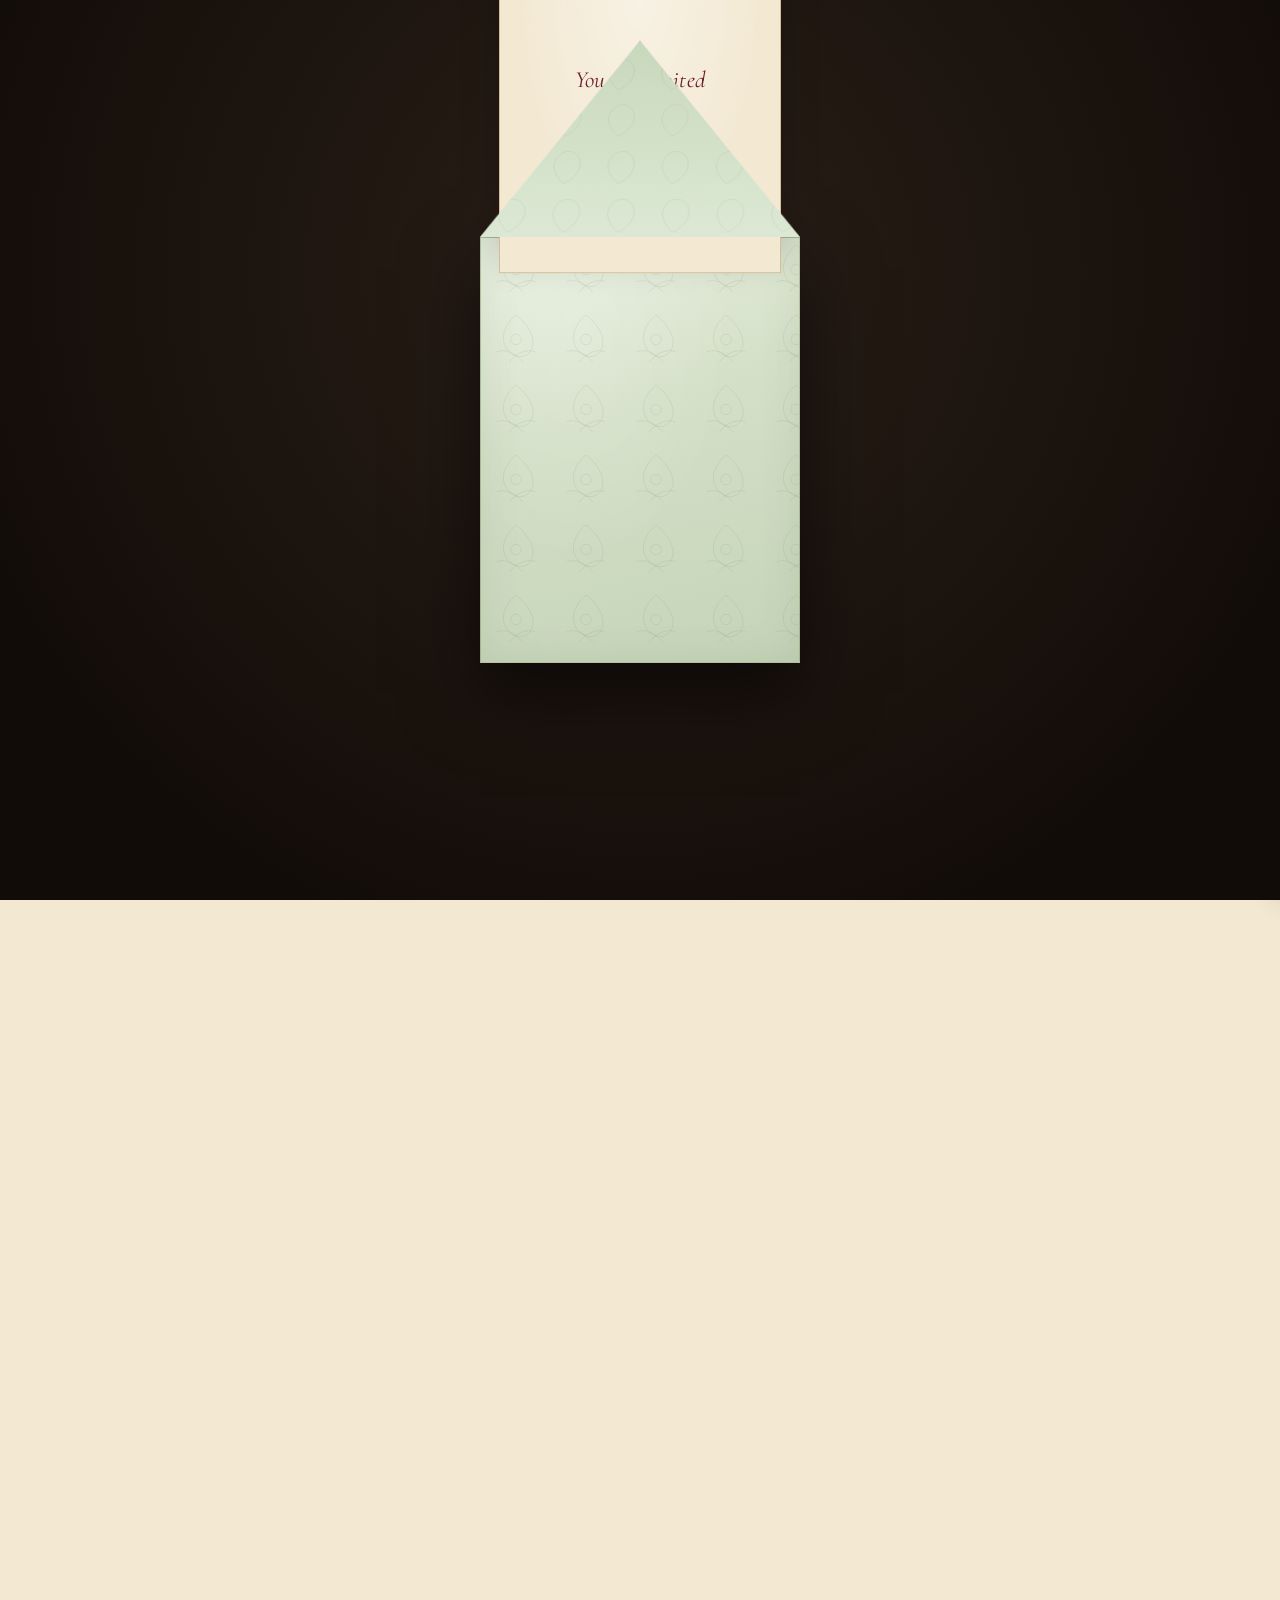
==== commit 0e4ca6b4: "Add files via upload" ====
--- a/index.html
+++ b/index.html
@@ -540,7 +540,7 @@
 #envelope-intro{
   position:fixed; inset:0; z-index:600;
   display:flex; align-items:center; justify-content:center;
-  background:radial-gradient(circle at 50% 30%, #3a2a1e 0%, #1c130d 75%);
+  background:radial-gradient(circle at 50% 30%, #2a1f18 0%, #120c08 80%);
   opacity:1; visibility:visible;
   transition:opacity 0.9s ease, visibility 0.9s ease;
 }
@@ -548,59 +548,86 @@
 
 .envelope-stage{
   position:relative;
-  width:min(300px, 66vw);
+  width:min(320px, 72vw);
   aspect-ratio:3/4;
   perspective:1600px;
 }
 .envelope-body{
   position:absolute; inset:0;
-  background:var(--parchment);
-  border:1px solid rgba(173,138,78,0.5);
-  box-shadow:0 30px 70px rgba(0,0,0,0.5);
+  background:
+    radial-gradient(ellipse at 30% 20%, rgba(255,255,255,0.18), transparent 50%),
+    linear-gradient(165deg, #e8f0e0 0%, #d4e0c8 40%, #c5d4b8 100%);
+  border:1px solid rgba(120,140,90,0.45);
+  box-shadow:0 30px 70px rgba(0,0,0,0.55), inset 0 0 40px rgba(90,110,70,0.12);
+  overflow:hidden;
+}
+.envelope-body::before{
+  content:"";
+  position:absolute; inset:0;
+  background-image:url('data:image/svg+xml;utf8,<svg xmlns="http://www.w3.org/2000/svg" width="80" height="80"><g fill="none" stroke="rgba(90,110,70,0.22)" stroke-width="0.8"><path d="M40 8 C 28 18, 22 32, 28 44 C 34 56, 48 60, 56 50 C 64 40, 58 22, 40 8 Z"/><circle cx="40" cy="36" r="6"/><path d="M18 50 C 28 46, 40 52, 48 62"/><path d="M62 50 C 52 46, 40 52, 32 62"/></g></svg>');
+  background-size:70px 70px;
+  opacity:0.7;
+  pointer-events:none;
 }
 .envelope-flap{
   position:absolute; top:0; left:0; width:100%; height:54%;
-  background:var(--antique-cream);
+  background:
+    linear-gradient(180deg, #dce8d4 0%, #c8d8bc 100%);
   clip-path:polygon(0 0, 100% 0, 50% 100%);
   transform-origin:top center;
   transform:rotateX(0deg);
   transition:transform 1.15s cubic-bezier(.62,0,.3,1);
-  border-bottom:1px solid rgba(173,138,78,0.4);
+  border-bottom:1px solid rgba(90,110,70,0.35);
   z-index:4;
+  box-shadow:0 4px 12px rgba(0,0,0,0.15);
+}
+.envelope-flap::after{
+  content:"";
+  position:absolute; inset:0;
+  background-image:url('data:image/svg+xml;utf8,<svg xmlns="http://www.w3.org/2000/svg" width="60" height="60"><path d="M30 6 C 20 16, 16 28, 22 38 C 28 48, 40 50, 46 40 C 52 30, 46 14, 30 6 Z" fill="none" stroke="rgba(90,110,70,0.2)" stroke-width="0.7"/></svg>');
+  background-size:55px 55px;
+  opacity:0.8;
 }
 #envelope-intro.envelope-open .envelope-flap{ transform:rotateX(-160deg); }
 
 .envelope-seal{
   position:absolute; top:46%; left:50%;
   transform:translate(-50%,-50%) scale(1);
-  width:15vw; max-width:66px; min-width:48px; aspect-ratio:1/1; border-radius:50%;
-  background:radial-gradient(circle at 34% 30%, var(--muted-crimson), var(--wine) 72%);
+  width:clamp(52px, 16vw, 72px); aspect-ratio:1/1; border-radius:50%;
+  background:radial-gradient(circle at 32% 28%, #c45a5a, #8B1E2B 55%, #5c121c 100%);
   display:flex; align-items:center; justify-content:center;
-  box-shadow:0 6px 16px rgba(0,0,0,0.4), inset 0 -4px 8px rgba(0,0,0,0.32);
+  box-shadow:
+    0 8px 20px rgba(0,0,0,0.45),
+    inset 0 -5px 10px rgba(0,0,0,0.35),
+    inset 0 3px 6px rgba(255,200,180,0.25),
+    0 0 0 3px rgba(139,30,43,0.4);
   z-index:6;
   transition:transform 0.6s ease 0.25s, opacity 0.6s ease 0.25s;
 }
 .envelope-seal span{
   font-family:var(--serif-sc); font-weight:600;
-  font-size:1rem; letter-spacing:0.02em; color:var(--champagne);
+  font-size:clamp(0.85rem, 2.8vw, 1.05rem); letter-spacing:0.02em; color:#F5E6C8;
+  text-shadow:0 1px 2px rgba(0,0,0,0.3);
 }
 .envelope-seal .seal-amp{ font-family:var(--serif); font-style:italic; font-weight:400; padding:0 0.05em; }
-#envelope-intro.envelope-open .envelope-seal{ transform:translate(-50%,-50%) scale(0.2); opacity:0; }
+#envelope-intro.envelope-open .envelope-seal{ transform:translate(-50%,-50%) scale(0.15); opacity:0; }
 
 .envelope-card{
-  position:absolute; left:7%; right:7%; bottom:4%; height:80%;
-  background:var(--ivory);
-  border:1px solid rgba(173,138,78,0.4);
+  position:absolute; left:6%; right:6%; bottom:3%; height:82%;
+  background:
+    radial-gradient(ellipse at 50% 20%, rgba(255,255,255,0.4), transparent 60%),
+    var(--ivory);
+  border:1px solid rgba(173,138,78,0.45);
   display:flex; flex-direction:column; align-items:center; justify-content:center;
-  text-align:center; padding:18px;
-  transform:translateY(12%);
+  text-align:center; padding:20px 16px;
+  transform:translateY(14%);
   transition:transform 1.25s cubic-bezier(.5,0,.14,1) 0.4s;
   z-index:2;
-  box-shadow:0 -12px 30px rgba(0,0,0,0.15);
-}
-#envelope-intro.envelope-open .envelope-card{ transform:translateY(-104%); }
-.envelope-invite{ font-family:var(--serif); font-style:italic; color:var(--wine); font-size:clamp(1.1rem,3.4vw,1.4rem); margin:0 0 10px; }
-.envelope-names{ font-family:var(--serif); color:var(--ink); font-size:clamp(0.95rem,2.6vw,1.15rem); margin:0; }
+  box-shadow:0 -14px 36px rgba(0,0,0,0.18);
+}
+#envelope-intro.envelope-open .envelope-card{ transform:translateY(-108%); }
+.envelope-invite{ font-family:var(--serif); font-style:italic; color:var(--wine); font-size:clamp(1.15rem,3.6vw,1.45rem); margin:0 0 12px; letter-spacing:0.02em; }
+.envelope-names{ font-family:var(--serif); color:var(--ink); font-size:clamp(1rem,2.8vw,1.2rem); margin:0; }
 
 #envelope-skip{
   position:absolute; bottom:5%; left:50%; transform:translateX(-50%);
@@ -695,7 +722,7 @@
       <p class="envelope-names">Tina <span class="hero-amp">&amp;</span> Sahitya</p>
     </div>
     <div class="envelope-flap"></div>
-    <div class="envelope-seal"><span>S<span class="seal-amp">&amp;</span>T</span></div>
+    <div class="envelope-seal"><span>T<span class="seal-amp">&amp;</span>S</span></div>
   </div>
   <button type="button" id="envelope-skip">Open Invitation</button>
 </div>
@@ -1114,25 +1141,40 @@
 
 <script>
 // ======================================================================
-// EDIT ME: paste your GitHub raw base URL here (must end with a slash).
-// Example: "https://raw.githubusercontent.com/yourname/your-repo/main/"
-// This one line feeds both the Ganesh logo and the Our Story gallery below.
+// Asset base path. Leave as "" when index.html and images sit in the same
+// folder (GitHub repo root / GitHub Pages). For raw.githubusercontent.com
+// hosting set e.g. "https://raw.githubusercontent.com/USER/REPO/main/"
 // ======================================================================
-const ASSETS_BASE = "PASTE-YOUR-GITHUB-RAW-BASE-URL-HERE/";
+const ASSETS_BASE = "";
 
 // ---------- Ganesh logo (nav) ----------
 const navGaneshImg = document.getElementById('nav-ganesh-img');
 if (navGaneshImg) {
-  navGaneshImg.src = ASSETS_BASE + "Ganesh%20Logo.png";
-  navGaneshImg.addEventListener('error', () => {
-    navGaneshImg.replaceWith(Object.assign(document.createElement('span'), {
-      textContent: '\u0950',
-      style: 'font-size:1.6rem; color:var(--wine); font-family:var(--serif);'
-    }));
-  });
+  // Tries common filename variants from the repo root
+  const ganeshCandidates = [
+    ASSETS_BASE + "Ganesh%20Logo.png",
+    ASSETS_BASE + "Ganesh Logo.png",
+    ASSETS_BASE + "GaneshLogo.png",
+    ASSETS_BASE + "ganesh-logo.png"
+  ];
+  let gIdx = 0;
+  function tryNextGanesh() {
+    if (gIdx >= ganeshCandidates.length) {
+      navGaneshImg.replaceWith(Object.assign(document.createElement('span'), {
+        textContent: '\u0950',
+        style: 'font-size:1.6rem; color:var(--wine); font-family:var(--serif);'
+      }));
+      return;
+    }
+    navGaneshImg.src = ganeshCandidates[gIdx++];
+  }
+  navGaneshImg.addEventListener('error', tryNextGanesh);
+  tryNextGanesh();
 }
 
 // ---------- Our Story photo gallery ----------
+// Photos expected in the same folder as index.html (repo root).
+// HEIC files do not display in most browsers — convert them to JPG/PNG.
 const galleryFiles = ["Photo0.jpg", "Photo1.HEIC", "Photo2.HEIC", "Photo3.JPG", "Photo4.jpg"];
 const galleryFrame = document.getElementById('story-gallery-frame');
 const galleryDots = document.getElementById('story-gallery-dots');
@@ -1145,26 +1187,34 @@
     img.className = 'gallery-photo';
     img.alt = 'Tina and Sahitya, photo ' + (i + 1);
     img.loading = 'lazy';
-    img.src = ASSETS_BASE + file;
+    img.decoding = 'async';
+    img.src = ASSETS_BASE + encodeURIComponent(file).replace(/%2F/g, '/');
     if (i === 0) img.classList.add('gallery-active');
 
     const fallback = document.createElement('div');
     fallback.className = 'gallery-fallback';
-    fallback.textContent = file.toLowerCase().endsWith('.heic')
-      ? file + ' (convert to JPG to display in most browsers)'
-      : file;
+    const isHeic = file.toLowerCase().endsWith('.heic');
+    fallback.innerHTML = isHeic
+      ? '<span style="opacity:0.85">' + file + '</span><br><small style="font-size:0.8em">Convert HEIC → JPG for browser display</small>'
+      : '<span style="opacity:0.85">' + file + '</span><br><small style="font-size:0.8em">Photo will appear when file is present</small>';
     if (i === 0) fallback.classList.add('gallery-active');
 
     img.addEventListener('error', () => {
       img.style.display = 'none';
       fallback.classList.toggle('gallery-active', i === galleryIndex);
     });
+    img.addEventListener('load', () => {
+      fallback.classList.remove('gallery-active');
+      img.style.display = '';
+    });
 
     galleryFrame.appendChild(img);
     galleryFrame.appendChild(fallback);
 
     const dot = document.createElement('span');
     if (i === 0) dot.classList.add('gallery-active');
+    dot.setAttribute('role', 'button');
+    dot.setAttribute('aria-label', 'Show photo ' + (i + 1));
     dot.addEventListener('click', (e) => { e.stopPropagation(); showGalleryPhoto(i); });
     galleryDots.appendChild(dot);
   });
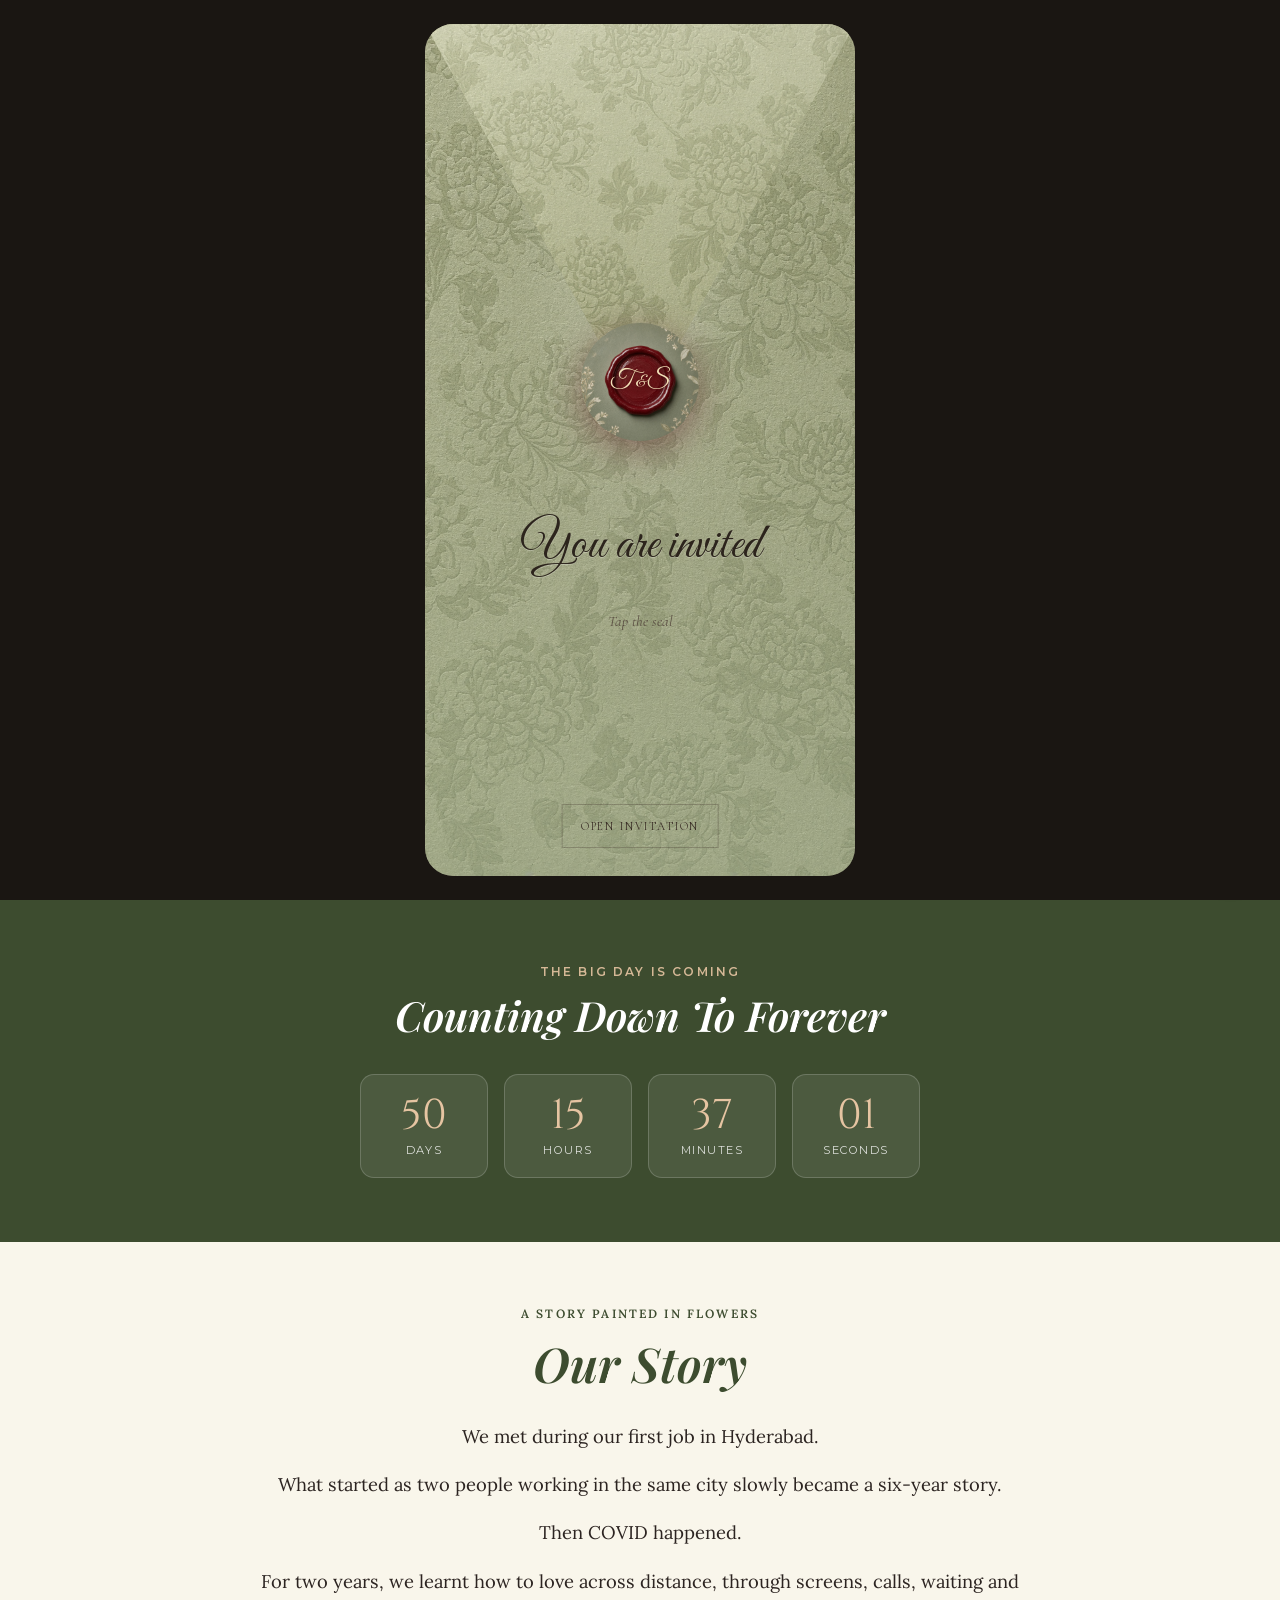
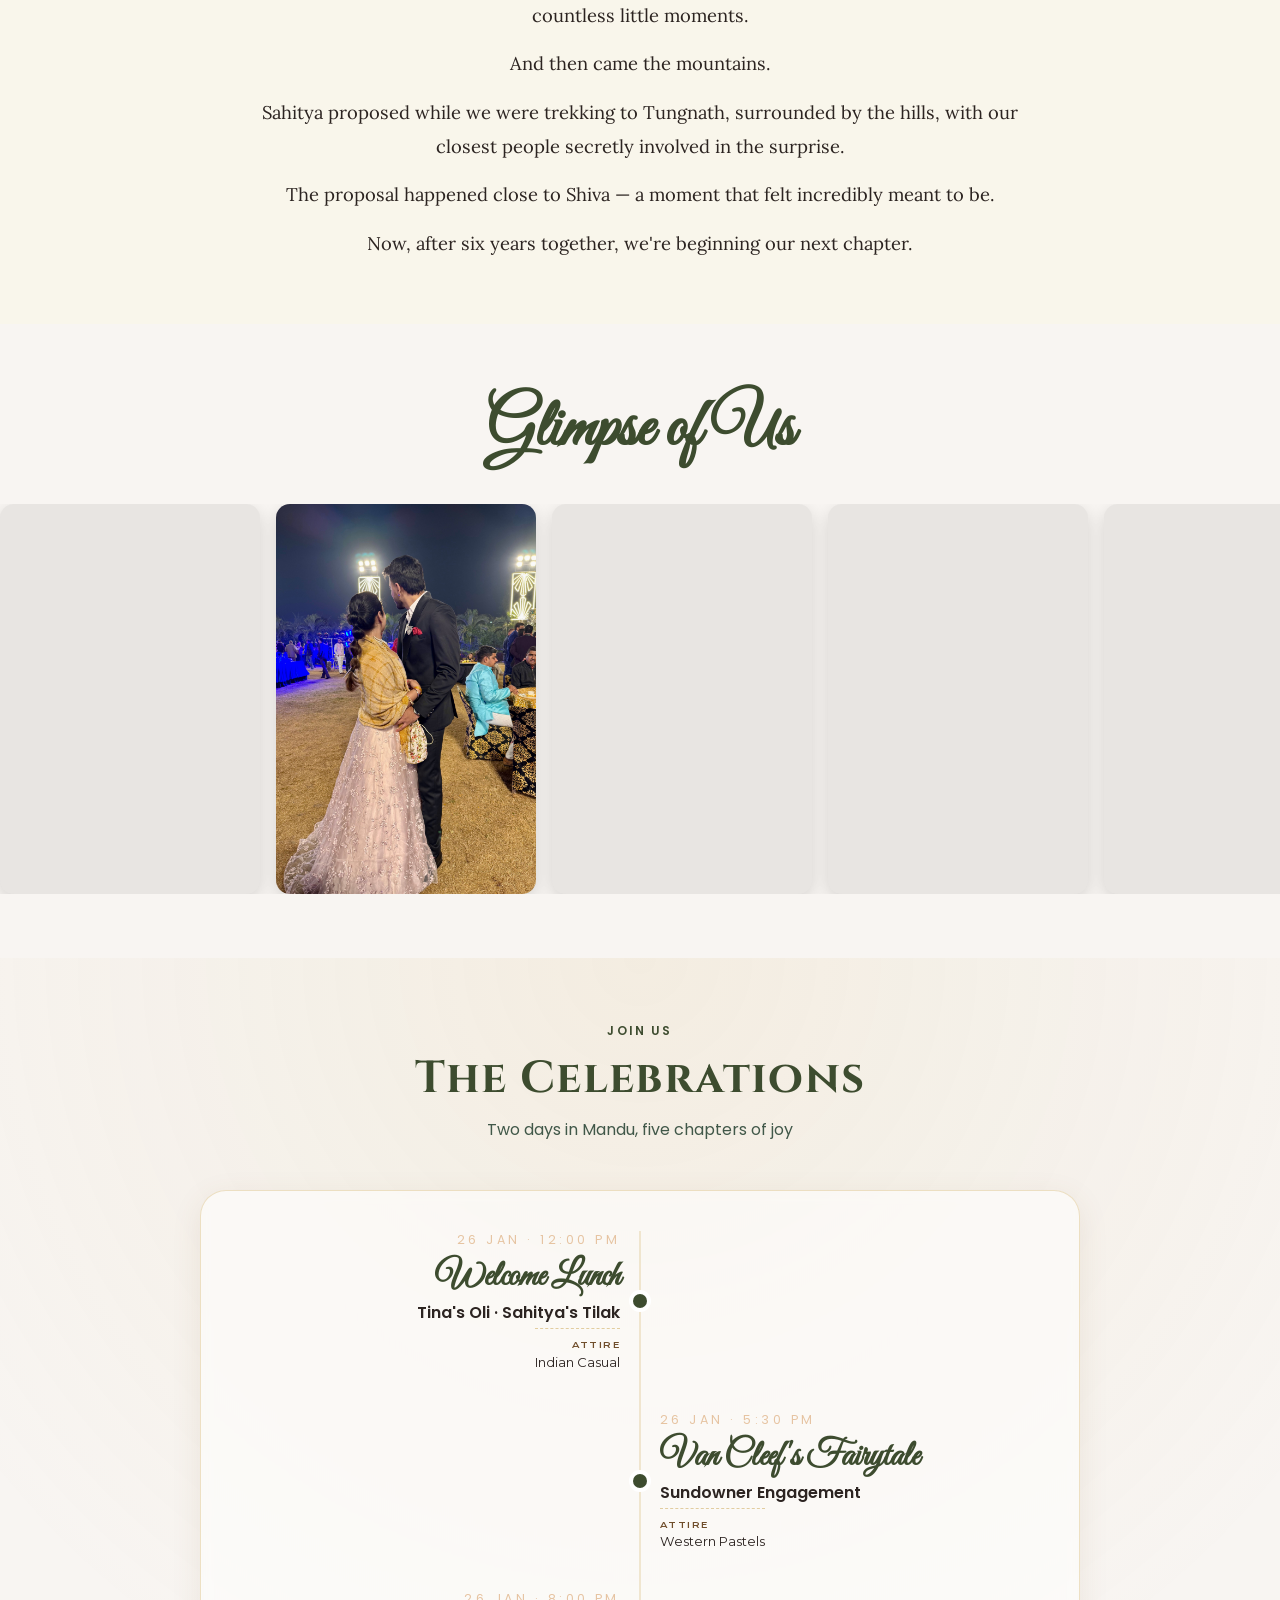
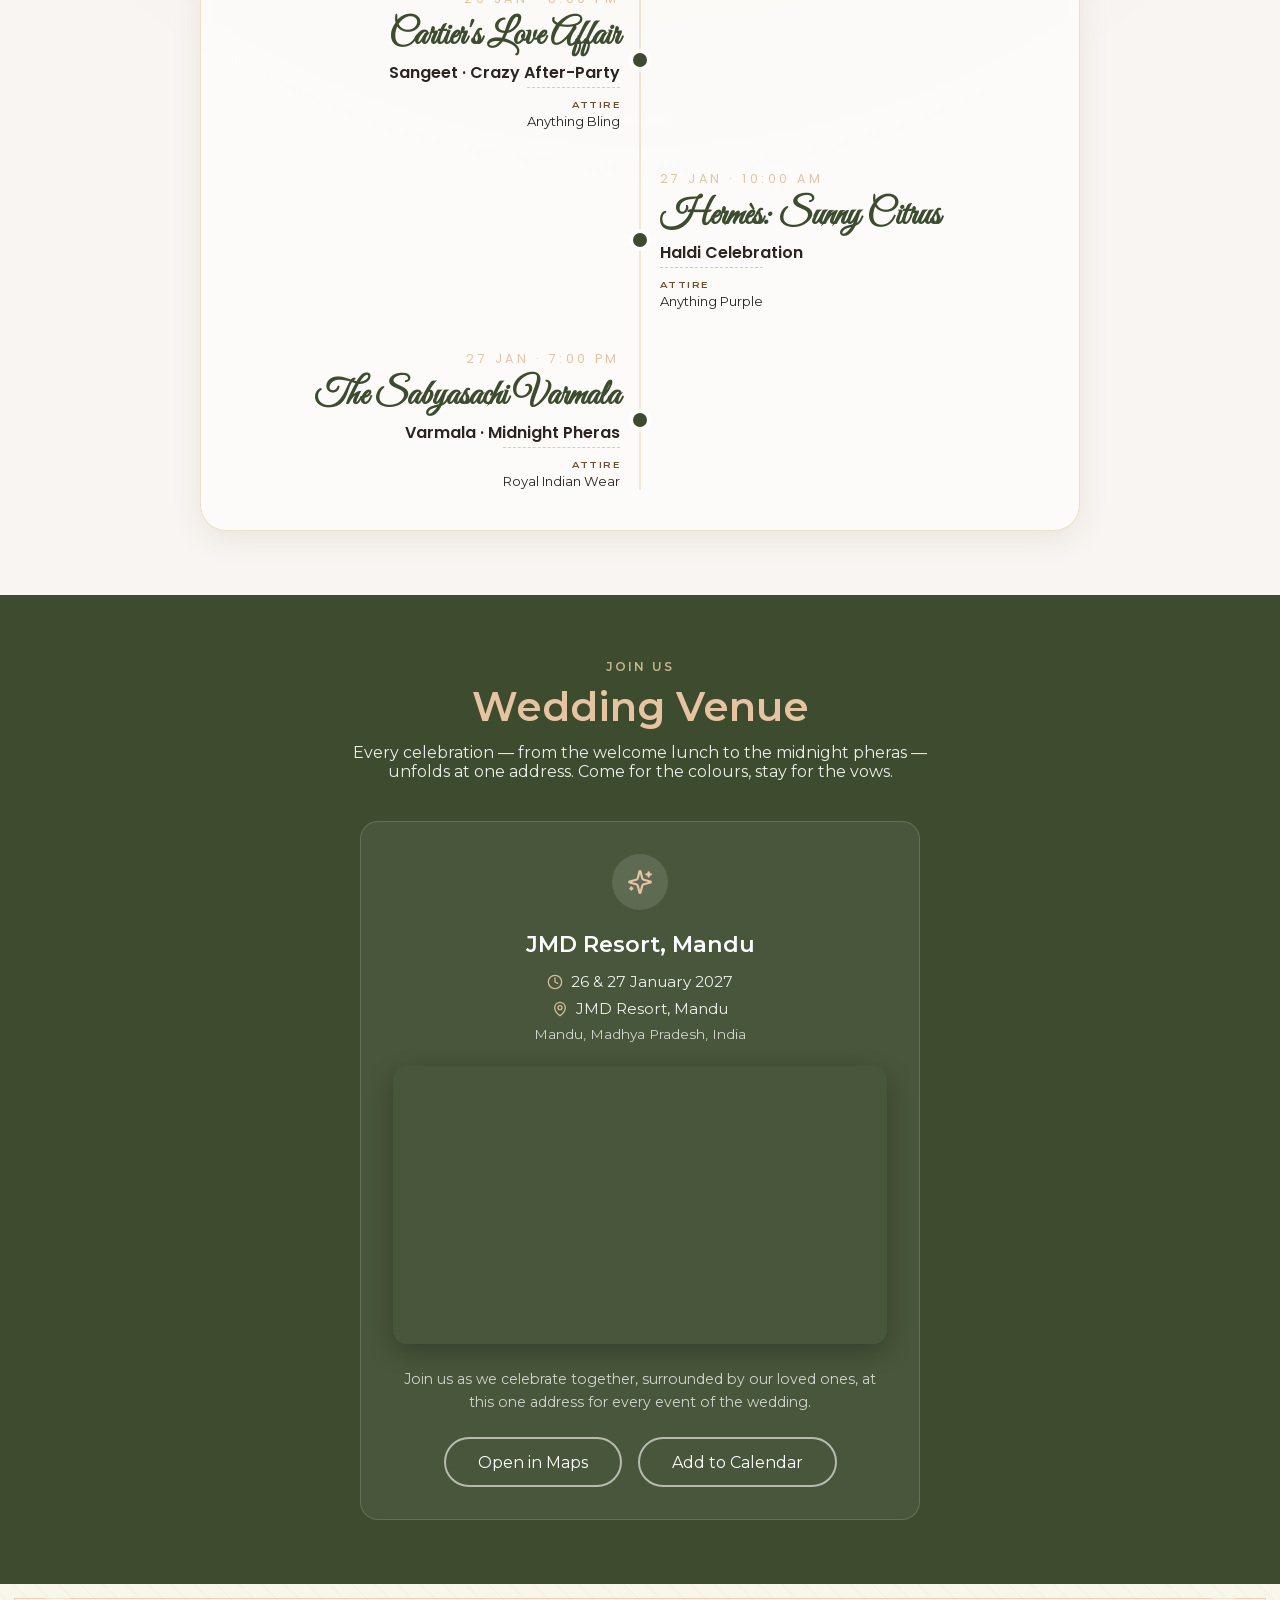
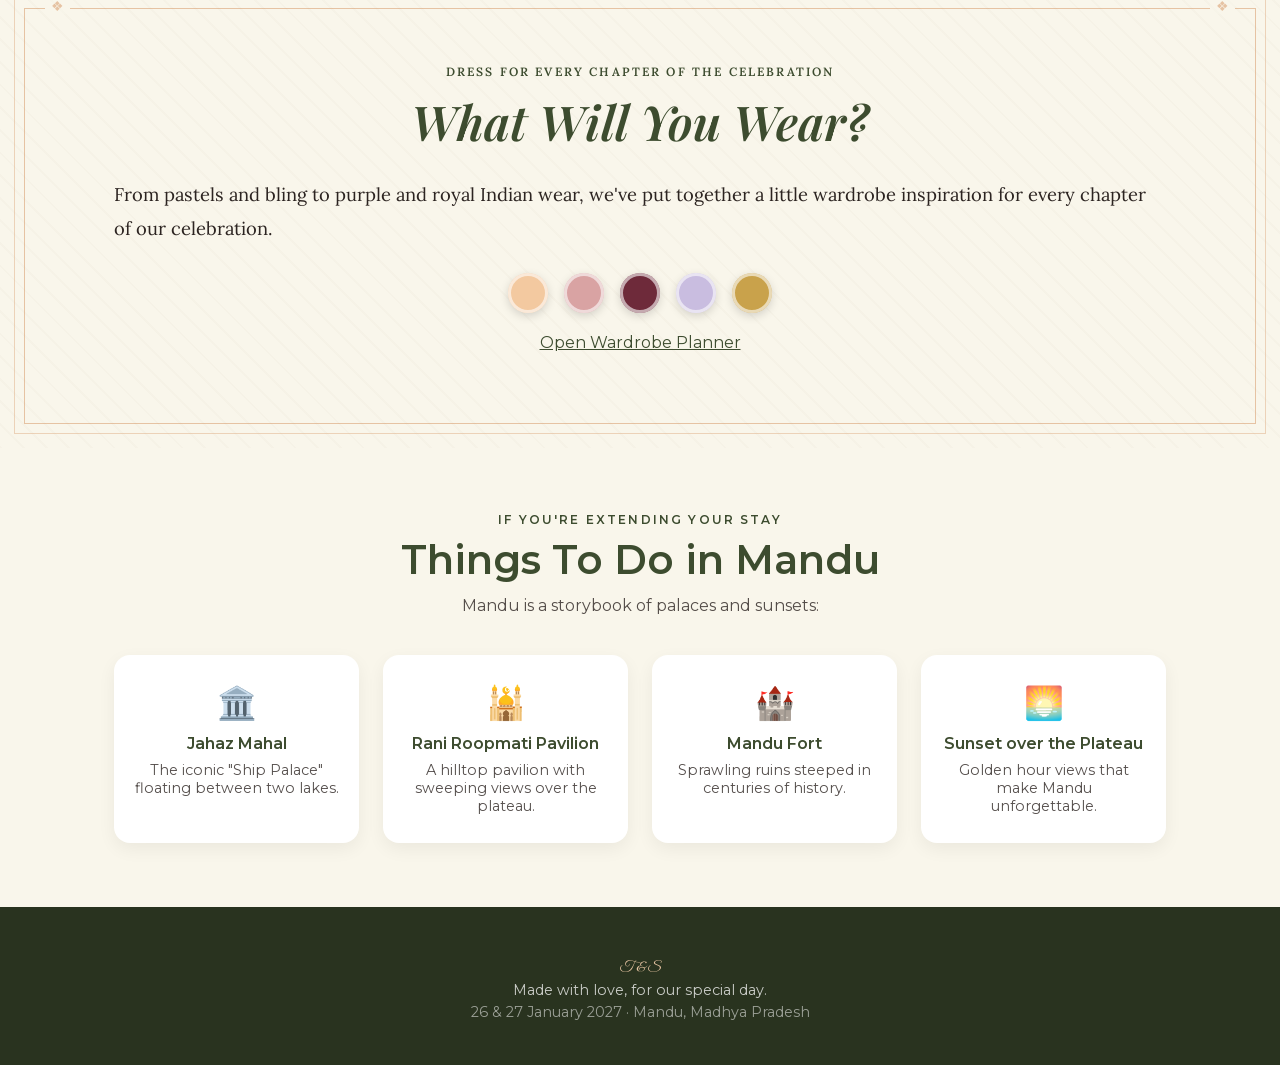
==== commit bfc664fd: "Changes" ====
--- a/index.html
+++ b/index.html
@@ -1,1385 +1,316 @@
-<!DOCTYPE html>
+<!doctype html>
 <html lang="en">
 <head>
-<meta charset="UTF-8">
-<meta name="viewport" content="width=device-width, initial-scale=1.0">
-<title>Tina &amp; Sahitya — Our Royal Wedding Celebration</title>
-<meta name="description" content="Join Tina &amp; Sahitya as they celebrate love, family and the beginning of their forever in Mandu.">
-
-<!-- Open Graph -->
-<meta property="og:title" content="Tina &amp; Sahitya — Our Royal Wedding Celebration">
-<meta property="og:description" content="Join Tina &amp; Sahitya as they celebrate love, family and the beginning of their forever in Mandu.">
-<meta property="og:type" content="website">
-<meta property="og:image" content="assets/og-image.jpg">
-
-<link rel="icon" href="assets/favicon.svg" type="image/svg+xml">
-
-<link rel="preconnect" href="https://fonts.googleapis.com">
-<link rel="preconnect" href="https://fonts.gstatic.com" crossorigin>
-<link href="https://fonts.googleapis.com/css2?family=Cormorant+Garamond:ital,wght@0,400;0,500;0,600;1,400;1,500&family=EB+Garamond:ital,wght@0,400;0,500;1,400&family=Cormorant+SC:wght@500;600&display=swap" rel="stylesheet">
-
-<style>
-:root{
-  /* paper */
-  --ivory:#F3E9D3;
-  --antique-cream:#ECD9B6;
-  --parchment:#F6EEDC;
-  --champagne:#EFDFC0;
-
-  /* floral */
-  --deep-rose:#9C3B4A;
-  --muted-crimson:#8C3A34;
-  --dusty-pink:#C98E8E;
-  --blush:#E4C3BE;
-  --peach:#E3B692;
-  --mauve:#9C6B7A;
-  --soft-lavender:#B49AC0;
-
-  /* botanical */
-  --sage:#8A9468;
-  --olive:#6E7A45;
-  --muted-green:#7C8A5E;
-  --forest:#38431F;
-
-  /* royal */
-  --burgundy:#5E1A24;
-  --wine:#6B1E2B;
-  --plum:#4B2545;
-
-  /* decorative */
-  --gold:#AD8A4E;
-  --gold-light:#C9A868;
-  --brass:#9A7B45;
-
-  --ink:#3A2A1E;
-  --ink-soft:#5A4633;
-
-  --serif: "Cormorant Garamond", serif;
-  --serif-sc: "Cormorant SC", serif;
-  --body: "EB Garamond", serif;
-}
-
-*{ box-sizing:border-box; }
-html{ scroll-behavior:smooth; }
-
-@media (prefers-reduced-motion: reduce){
-  html{ scroll-behavior:auto; }
-  *{ animation-duration:0.001ms !important; animation-iteration-count:1 !important; transition-duration:0.001ms !important; scroll-behavior:auto !important; }
-}
-
-body{
-  margin:0;
-  font-family:var(--body);
-  color:var(--ink);
-  background-color:var(--ivory);
-  overflow-x:hidden;
-}
-
-/* ---------- paper texture (shared) ---------- */
-.paper{
-  position:relative;
-  background-color:var(--ivory);
-  background-image:
-    radial-gradient(ellipse at 20% 10%, rgba(255,255,255,0.35), transparent 55%),
-    radial-gradient(ellipse at 85% 90%, rgba(120,90,50,0.06), transparent 60%),
-    url('data:image/svg+xml;utf8,<svg xmlns="http://www.w3.org/2000/svg" width="200" height="200"><filter id="n"><feTurbulence type="fractalNoise" baseFrequency="0.9" numOctaves="2" stitchTiles="stitch"/><feColorMatrix type="matrix" values="0 0 0 0 0.55  0 0 0 0 0.47  0 0 0 0 0.34  0 0 0 0.05 0"/></filter><rect width="100%25" height="100%25" filter="url(%23n)"/></svg>');
-  background-size: auto, auto, 220px 220px;
-}
-
-/* ---------- ornament svg defs (hidden) ---------- */
-#ornament-defs{ position:absolute; width:0; height:0; overflow:hidden; }
-
-/* ---------- section shell ---------- */
-.chapter{
-  position:relative;
-  padding:clamp(56px, 10vw, 120px) clamp(20px, 6vw, 80px);
-  overflow:hidden;
-}
-
-.frame-outer{
-  position:absolute;
-  inset:14px;
-  border:1px solid rgba(173,138,78,0.55);
-  pointer-events:none;
-}
-.frame-outer::before,
-.frame-outer::after{
-  content:"";
-  position:absolute;
-  width:64px; height:64px;
-  border-top:2px solid var(--gold);
-  border-left:2px solid var(--gold);
-  top:-1px; left:-1px;
-}
-.frame-outer::after{
-  top:auto; left:auto; bottom:-1px; right:-1px;
-  border-top:none; border-left:none;
-  border-bottom:2px solid var(--gold);
-  border-right:2px solid var(--gold);
-}
-.frame-inner{
-  position:absolute;
-  inset:26px;
-  border:1px solid rgba(173,138,78,0.28);
-  pointer-events:none;
-}
-
-.corner-motif{
-  position:absolute;
-  width:clamp(70px,10vw,150px);
-  opacity:0.9;
-  color:var(--gold);
-}
-.corner-motif.tl{ top:8px; left:8px; }
-.corner-motif.tr{ top:8px; right:8px; transform:scaleX(-1); }
-.corner-motif.bl{ bottom:8px; left:8px; transform:scaleY(-1); }
-.corner-motif.br{ bottom:8px; right:8px; transform:scale(-1,-1); }
-
-.eyebrow-divider{
-  width:120px; height:26px; margin:18px auto; color:var(--gold);
-}
-
-/* ---------- reveal ---------- */
-.reveal{
-  opacity:0;
-  transform:translateY(18px);
-  transition:opacity 1.1s ease, transform 1.1s ease;
-}
-.reveal.in{ opacity:1; transform:none; }
-
-/* pop-in decorative elements (per-section) */
-.pop{
-  opacity:0;
-  transform:scale(0.4);
-  transition:opacity .8s ease, transform .9s cubic-bezier(0.22,1.4,0.4,1);
-}
-.pop.in{ opacity:1; transform:scale(1); }
-
-/* ---------- butterflies ---------- */
-#butterfly-field{ position:fixed; inset:0; z-index:5; pointer-events:none; }
-.butterfly{
-  position:absolute;
-  width:34px; height:auto;
-  animation-name:flutter-flight;
-  animation-timing-function:ease-in-out;
-  animation-iteration-count:infinite;
-  will-change:transform;
-  pointer-events:auto;
-  cursor:pointer;
-  transition:opacity .4s ease, transform .4s ease;
-}
-.butterfly:hover{ filter:drop-shadow(0 0 6px rgba(173,138,78,0.55)); }
-.butterfly.popped{
-  opacity:0 !important;
-  transform:scale(0.2) !important;
-  animation:none !important;
-  transition:opacity .35s ease, transform .35s ease;
-}
-
-/* ---------- click firework ---------- */
-.firework-spark{
-  position:fixed; z-index:6; left:0; top:0;
-  width:6px; height:6px; border-radius:50%;
-  pointer-events:none;
-  will-change:transform, opacity;
-  animation:spark-burst 0.75s ease-out forwards;
-}
-@keyframes spark-burst{
-  0%{ transform:translate(0,0) scale(1); opacity:1; }
-  100%{ transform:translate(var(--sx), var(--sy)) scale(0.2); opacity:0; }
-}
-.butterfly .wing{ transform-origin:50px 40px; animation:flap 0.55s ease-in-out infinite; }
-.butterfly .wing-right{ animation-delay:0.05s; }
-@keyframes flap{
-  0%,100%{ transform:scaleX(1); }
-  50%{ transform:scaleX(0.55); }
-}
-.butterfly.flight-a{ animation-name:flutter-flight-a; }
-.butterfly.flight-b{ animation-name:flutter-flight-b; }
-.butterfly.flight-c{ animation-name:flutter-flight-c; }
-@keyframes flutter-flight-a{
-  0%{ transform:translate(0,0) rotate(-4deg); }
-  25%{ transform:translate(7vw,-7vh) rotate(4deg); }
-  50%{ transform:translate(15vw,0vh) rotate(-3deg); }
-  75%{ transform:translate(8vw,8vh) rotate(5deg); }
-  100%{ transform:translate(0,0) rotate(-4deg); }
-}
-@keyframes flutter-flight-b{
-  0%{ transform:translate(0,0) rotate(3deg); }
-  30%{ transform:translate(-8vw,-5vh) rotate(-4deg); }
-  60%{ transform:translate(-14vw,4vh) rotate(3deg); }
-  100%{ transform:translate(0,0) rotate(3deg); }
-}
-@keyframes flutter-flight-c{
-  0%{ transform:translate(0,0) rotate(-2deg); }
-  20%{ transform:translate(4vw,-9vh) rotate(4deg); }
-  50%{ transform:translate(10vw,-3vh) rotate(-3deg); }
-  80%{ transform:translate(3vw,6vh) rotate(4deg); }
-  100%{ transform:translate(0,0) rotate(-2deg); }
-}
-
-/* ---------- per-section pop-in motifs ---------- */
-.pop-motif{
-  position:absolute;
-  width:clamp(46px,7vw,100px);
-  pointer-events:none;
-  z-index:1;
-}
-
-/* ---------- persistent ornamental page frame ---------- */
-:root{
-  --frame-band:clamp(14px,2.6vw,26px);
-  --frame-gap:clamp(22px,4.6vw,40px);
-}
-#page-frame{ position:fixed; inset:0; z-index:4; pointer-events:none; }
-#page-frame::before{
-  content:""; position:absolute; inset:4px;
-  border:2px solid var(--gold);
-}
-#page-frame::after{
-  content:""; position:absolute;
-  inset:calc(var(--frame-gap) + 6px);
-  border:1px solid rgba(173,138,78,0.5);
-}
-.frame-band{ position:absolute; background-repeat:repeat; opacity:0.92; }
-.frame-band.top{
-  top:10px; left:var(--frame-gap); right:var(--frame-gap); height:var(--frame-band);
-  background-image:url('data:image/svg+xml;utf8,<svg xmlns="http://www.w3.org/2000/svg" width="100" height="26"><path d="M0 13 C 15 3, 35 23, 50 13 C 65 3, 85 23, 100 13" fill="none" stroke="rgb(138,148,104)" stroke-width="1.3"/><circle cx="12" cy="13" r="4.2" fill="rgb(156,59,74)"/><circle cx="62" cy="13" r="4.2" fill="rgb(156,59,74)"/><ellipse cx="37" cy="10" rx="5" ry="2.6" fill="rgb(110,122,69)"/><ellipse cx="87" cy="16" rx="5" ry="2.6" fill="rgb(110,122,69)"/></svg>');
-  background-size:100px var(--frame-band); background-repeat:repeat-x;
-}
-.frame-band.bottom{
-  bottom:10px; left:var(--frame-gap); right:var(--frame-gap); height:var(--frame-band);
-  background-image:url('data:image/svg+xml;utf8,<svg xmlns="http://www.w3.org/2000/svg" width="100" height="26"><path d="M0 13 C 15 3, 35 23, 50 13 C 65 3, 85 23, 100 13" fill="none" stroke="rgb(138,148,104)" stroke-width="1.3"/><circle cx="12" cy="13" r="4.2" fill="rgb(156,59,74)"/><circle cx="62" cy="13" r="4.2" fill="rgb(156,59,74)"/><ellipse cx="37" cy="10" rx="5" ry="2.6" fill="rgb(110,122,69)"/><ellipse cx="87" cy="16" rx="5" ry="2.6" fill="rgb(110,122,69)"/></svg>');
-  background-size:100px var(--frame-band); background-repeat:repeat-x;
-  transform:scaleY(-1);
-}
-.frame-band.left{
-  left:10px; top:var(--frame-gap); bottom:var(--frame-gap); width:var(--frame-band);
-  background-image:url('data:image/svg+xml;utf8,<svg xmlns="http://www.w3.org/2000/svg" width="26" height="100"><path d="M13 0 C 3 15, 23 35, 13 50 C 3 65, 23 85, 13 100" fill="none" stroke="rgb(138,148,104)" stroke-width="1.3"/><circle cx="13" cy="12" r="4.2" fill="rgb(156,59,74)"/><circle cx="13" cy="62" r="4.2" fill="rgb(156,59,74)"/><ellipse cx="10" cy="37" rx="2.6" ry="5" fill="rgb(110,122,69)"/><ellipse cx="16" cy="87" rx="2.6" ry="5" fill="rgb(110,122,69)"/></svg>');
-  background-size:var(--frame-band) 100px; background-repeat:repeat-y;
-}
-.frame-band.right{
-  right:10px; top:var(--frame-gap); bottom:var(--frame-gap); width:var(--frame-band);
-  background-image:url('data:image/svg+xml;utf8,<svg xmlns="http://www.w3.org/2000/svg" width="26" height="100"><path d="M13 0 C 3 15, 23 35, 13 50 C 3 65, 23 85, 13 100" fill="none" stroke="rgb(138,148,104)" stroke-width="1.3"/><circle cx="13" cy="12" r="4.2" fill="rgb(156,59,74)"/><circle cx="13" cy="62" r="4.2" fill="rgb(156,59,74)"/><ellipse cx="10" cy="37" rx="2.6" ry="5" fill="rgb(110,122,69)"/><ellipse cx="16" cy="87" rx="2.6" ry="5" fill="rgb(110,122,69)"/></svg>');
-  background-size:var(--frame-band) 100px; background-repeat:repeat-y;
-  transform:scaleX(-1);
-}
-.frame-corner{
-  position:absolute; width:clamp(30px,4.4vw,52px); color:var(--gold);
-}
-.frame-corner.tl{ top:6px; left:6px; }
-.frame-corner.tr{ top:6px; right:6px; transform:scaleX(-1); }
-.frame-corner.bl{ bottom:6px; left:6px; transform:scaleY(-1); }
-.frame-corner.br{ bottom:6px; right:6px; transform:scale(-1,-1); }
-.frame-sprig{ position:absolute; width:16px; color:var(--gold); }
-@media (max-width:640px){
-  .frame-band.left, .frame-band.right{ display:none; }
-  #page-frame::before, #page-frame::after{ left:8px; right:8px; }
-}
-
-/* ================= NAV ================= */
-nav#site-nav{
-  position:fixed; top:0; left:0; right:0; z-index:100;
-  display:flex; align-items:center; justify-content:flex-end;
-  padding:14px clamp(20px,5vw,56px);
-  background:rgba(243,233,211,0.72);
-  backdrop-filter:blur(6px);
-  border-bottom:1px solid rgba(173,138,78,0.35);
-  transition:padding .3s ease, background .3s ease;
-}
-nav#site-nav.scrolled{ padding:8px clamp(20px,5vw,56px); background:rgba(243,233,211,0.92); }
-.nav-ganesh{
-  position:absolute; left:50%; top:50%;
-  transform:translate(-50%,-50%);
-  width:clamp(52px,6.4vw,72px);
-  aspect-ratio:1/1;
-  color:var(--wine);
-  text-decoration:none;
-  transition:width .3s ease, transform .3s ease;
-  border-radius:50%;
-  background:var(--parchment);
-  border:1px solid rgba(173,138,78,0.55);
-  padding:6px;
-  box-shadow:0 2px 8px rgba(58,42,30,0.12);
-}
-.nav-ganesh:hover, .nav-ganesh:focus-visible{ transform:translate(-50%,-50%) scale(1.06); }
-.nav-ganesh svg{ display:block; width:100%; height:auto; }
-.nav-ganesh img{
-  display:block; width:100%; height:100%;
-  object-fit:contain; border-radius:50%;
-}
-nav#site-nav.scrolled .nav-ganesh{ width:clamp(42px,5.2vw,58px); }
-.nav-links{ display:flex; gap:clamp(16px,3vw,36px); list-style:none; margin:0; padding:0; }
-.nav-links a{
-  font-family:var(--body);
-  font-size:0.95rem;
-  color:var(--ink-soft);
-  text-decoration:none;
-  border-bottom:1px solid transparent;
-  padding-bottom:2px;
-  transition:border-color .25s ease, color .25s ease;
-}
-.nav-links a:hover, .nav-links a:focus-visible{ color:var(--wine); border-bottom-color:var(--gold); }
-.nav-toggle{
-  display:none; background:none; border:1px solid var(--gold); border-radius:2px;
-  width:40px; height:34px; position:relative; cursor:pointer;
-}
-.nav-toggle span, .nav-toggle span::before, .nav-toggle span::after{
-  content:""; position:absolute; left:9px; right:9px; height:1px; background:var(--wine);
-}
-.nav-toggle span{ top:16px; }
-.nav-toggle span::before{ top:-6px; }
-.nav-toggle span::after{ top:6px; }
-
-.mobile-panel{
-  position:fixed; inset:0 0 0 auto; width:min(78vw,320px); height:100vh;
-  background:var(--parchment); z-index:150; transform:translateX(100%);
-  transition:transform .45s ease; box-shadow:-6px 0 24px rgba(0,0,0,0.15);
-  padding:90px 32px 32px; border-left:1px solid var(--gold);
-}
-.mobile-panel.open{ transform:translateX(0); }
-.mobile-panel ul{ list-style:none; padding:0; margin:0; display:flex; flex-direction:column; gap:26px; }
-.mobile-panel a{ font-family:var(--serif); font-size:1.3rem; color:var(--wine); text-decoration:none; }
-.scrim{ position:fixed; inset:0; background:rgba(58,42,30,0.35); z-index:140; opacity:0; pointer-events:none; transition:opacity .4s ease; }
-.scrim.open{ opacity:1; pointer-events:auto; }
-
-@media (max-width:760px){
-  .nav-links{ display:none; }
-  .nav-toggle{ display:block; }
-}
-
-/* ================= HERO ================= */
-#hero{
-  min-height:100svh;
-  display:flex; align-items:center; justify-content:center;
-  text-align:center;
-  padding:120px 20px 80px;
-}
-.hero-inner{ max-width:640px; position:relative; z-index:2; }
-.hero-names{
-  font-family:var(--serif);
-  font-weight:500;
-  font-size:clamp(2.6rem, 8vw, 5rem);
-  color:var(--wine);
-  margin:0;
-  line-height:1.05;
-}
-.hero-amp{ color:var(--deep-rose); font-style:italic; padding:0 0.15em; }
-.hero-sub{
-  font-family:var(--body);
-  font-size:clamp(1rem,2.4vw,1.2rem);
-  color:var(--ink-soft);
-  font-style:italic;
-  max-width:460px;
-  margin:26px auto 0;
-  line-height:1.6;
-}
-.hero-cta{
-  display:inline-block; margin-top:44px;
-  font-family:var(--serif-sc);
-  font-size:0.95rem; letter-spacing:0.08em;
-  color:var(--wine); text-decoration:none;
-  padding:14px 40px;
-  border-top:1px solid var(--gold);
-  border-bottom:1px solid var(--gold);
-  position:relative;
-  transition:color .3s ease;
-}
-.hero-cta:hover, .hero-cta:focus-visible{ color:var(--deep-rose); }
-
-.hero-layer{ position:absolute; pointer-events:none; }
-.hero-bg-illustration{ position:absolute; inset:0; z-index:0; opacity:0.9; }
-.hero-fg-bloom{ position:absolute; z-index:1; width:clamp(140px,22vw,260px); color:var(--deep-rose); opacity:0.92; }
-.hero-fg-bloom.left{ left:-30px; bottom:-30px; }
-.hero-fg-bloom.right{ right:-30px; top:-10px; transform:scaleX(-1); color:var(--sage); }
-
-/* parallax layers driven by JS transform */
-.layer-slow{ transition:transform .1s linear; }
-.layer-mid{ transition:transform .1s linear; }
-.layer-fast{ transition:transform .1s linear; }
-
-/* ================= DIVIDER / STORY ================= */
-.section-heading{
-  font-family:var(--serif);
-  font-weight:500;
-  font-size:clamp(2rem,5vw,3.1rem);
-  color:var(--wine);
-  text-align:center;
-  margin:0;
-}
-.section-kicker{
-  display:block;
-  text-align:center;
-  font-family:var(--body);
-  font-style:italic;
-  color:var(--mauve);
-  font-size:0.98rem;
-  margin-bottom:6px;
-}
-.section-lede{
-  max-width:560px; margin:26px auto 0; text-align:center;
-  font-size:1.08rem; line-height:1.85; color:var(--ink-soft);
-}
-.section-lede p{ margin:0 0 16px; }
-.section-lede p:last-child{ margin-bottom:0; }
-
-#story{ text-align:center; }
-.story-scene{ max-width:340px; margin:34px auto 0; color:var(--sage); }
-
-/* ================= CELEBRATIONS INTRO ================= */
-#celebrations-intro{ text-align:center; padding-bottom:0; }
-
-/* ================= EVENT (illustrated page) ================= */
-.event{
-  position:relative;
-  min-height:92vh;
-  display:flex; align-items:center; justify-content:center;
-  padding:clamp(60px,10vw,110px) clamp(20px,6vw,90px);
-  transition:background-color 1.4s ease;
-}
-.event-frame{
-  position:relative;
-  width:100%; max-width:760px;
-  text-align:center;
-  padding:clamp(40px,7vw,70px) clamp(24px,6vw,64px);
-}
-.event-kicker{
-  font-family:var(--body); font-style:italic; font-size:1rem;
-  color:var(--mauve); margin-bottom:8px;
-}
-.event-title{
-  font-family:var(--serif); font-weight:500;
-  font-size:clamp(2.1rem,5.6vw,3.4rem);
-  margin:0 0 6px; color:var(--wine);
-}
-.event-date{ font-family:var(--serif-sc); font-size:0.95rem; letter-spacing:0.06em; color:var(--brass); }
-.event-occasion{ margin:18px 0 0; font-size:1.35rem; font-family:var(--serif); color:var(--ink-soft); }
-.event-meta{
-  display:flex; flex-wrap:wrap; gap:34px; justify-content:center;
-  margin-top:30px; padding-top:24px; border-top:1px solid rgba(173,138,78,0.4);
-}
-.event-meta div{ min-width:120px; }
-.event-meta .label{ display:block; font-family:var(--serif-sc); font-size:0.78rem; letter-spacing:0.08em; color:var(--brass); margin-bottom:6px; }
-.event-meta .value{ font-family:var(--serif); font-size:1.15rem; color:var(--ink); }
-
-.event-motif{ position:absolute; width:clamp(90px,14vw,180px); opacity:0.88; }
-.event-motif.top{ top:-8px; left:50%; transform:translateX(-50%); }
-.event-motif.bottom{ bottom:-8px; left:50%; transform:translateX(-50%) scaleY(-1); }
-
-/* Per-event palettes */
-#event-welcome{ background:linear-gradient(180deg, var(--ivory), #EFE2C6); }
-#event-welcome .event-motif{ color:var(--peach); }
-#event-welcome .frame-outer{ border-color:rgba(140,58,52,0.35); }
-
-#event-vancleef{ background:linear-gradient(180deg, #F0E1D6, #EBD3CE); }
-#event-vancleef .event-motif{ color:var(--dusty-pink); }
-#event-vancleef .event-title{ color:var(--mauve); }
-
-#event-cartier{ background:linear-gradient(180deg, #4A1E23, #331420); }
-#event-cartier .event-title{ color:var(--champagne); }
-#event-cartier .event-kicker{ color:var(--dusty-pink); }
-#event-cartier .event-occasion{ color:#E7D3C4; }
-#event-cartier .event-meta .value{ color:var(--champagne); }
-#event-cartier .event-motif{ color:var(--gold-light); }
-#event-cartier .frame-outer, #event-cartier .frame-inner{ border-color:rgba(201,168,104,0.55); }
-
-#event-hermes{ background:linear-gradient(180deg, #F1E7D3, #E8DDEC); }
-#event-hermes .event-motif{ color:var(--soft-lavender); }
-#event-hermes .event-title{ color:var(--plum); }
-
-#event-sabyasachi{ background:linear-gradient(180deg, #2A1420, #170B12); }
-#event-sabyasachi .event-title{ color:var(--gold-light); }
-#event-sabyasachi .event-kicker{ color:var(--dusty-pink); }
-#event-sabyasachi .event-occasion{ color:#E8D6DA; }
-#event-sabyasachi .event-meta .value{ color:#EDE0CF; }
-#event-sabyasachi .event-motif{ color:var(--gold-light); }
-#event-sabyasachi .frame-outer, #event-sabyasachi .frame-inner{ border-color:rgba(201,168,104,0.6); }
-#event-sabyasachi .event-meta{ border-top-color:rgba(201,168,104,0.35); }
-
-/* ================= VENUE ================= */
-#venue{ text-align:center; }
-.venue-panel{
-  max-width:560px; margin:36px auto 0; padding:40px 30px;
-  border:1px solid rgba(173,138,78,0.5);
-  position:relative;
-}
-.venue-illustration{ width:min(240px,60%); margin:0 auto 20px; color:var(--forest); }
-.venue-name{ font-family:var(--serif); font-size:1.7rem; color:var(--wine); margin:0 0 22px; }
-.btn-outline{
-  display:inline-block; font-family:var(--serif-sc); font-size:0.9rem; letter-spacing:0.07em;
-  color:var(--wine); text-decoration:none; padding:12px 30px;
-  border:1px solid var(--gold); transition:background .3s ease, color .3s ease;
-}
-.btn-outline:hover, .btn-outline:focus-visible{ background:var(--gold); color:var(--parchment); }
-
-/* ================= WARDROBE ================= */
-#wardrobe{ text-align:center; }
-.wardrobe-swatches{ display:flex; justify-content:center; gap:14px; margin:30px 0; flex-wrap:wrap; }
-.swatch{ width:38px; height:38px; border-radius:50%; border:1px solid rgba(0,0,0,0.08); }
-
-/* ================= CLOSING ================= */
-#closing{ text-align:center; position:relative; }
-.closing-names{ font-family:var(--serif); font-size:clamp(2.2rem,6vw,3.6rem); color:var(--wine); margin:26px 0 10px; }
-.petal{
-  position:absolute; top:-20px; width:14px; height:14px; color:var(--dusty-pink);
-  animation:fall linear infinite;
-  opacity:0.85;
-}
-@keyframes fall{
-  to{ transform:translateY(112vh) rotate(200deg); opacity:0.15; }
-}
-
-footer{
-  text-align:center; padding:28px 20px; font-size:0.85rem; color:var(--ink-soft);
-  border-top:1px solid rgba(173,138,78,0.3);
-}
-
-/* ================= ENVELOPE OPENING INTRO ================= */
-html.envelope-lock, html.envelope-lock body{ overflow:hidden; height:100%; }
-
-#envelope-intro{
-  position:fixed; inset:0; z-index:600;
-  display:flex; align-items:center; justify-content:center;
-  background:radial-gradient(circle at 50% 30%, #2a1f18 0%, #120c08 80%);
-  opacity:1; visibility:visible;
-  transition:opacity 0.9s ease, visibility 0.9s ease;
-}
-#envelope-intro.envelope-hidden{ opacity:0; visibility:hidden; pointer-events:none; }
-
-.envelope-stage{
-  position:relative;
-  width:min(320px, 72vw);
-  aspect-ratio:3/4;
-  perspective:1600px;
-}
-.envelope-body{
-  position:absolute; inset:0;
-  background:
-    radial-gradient(ellipse at 30% 20%, rgba(255,255,255,0.18), transparent 50%),
-    linear-gradient(165deg, #e8f0e0 0%, #d4e0c8 40%, #c5d4b8 100%);
-  border:1px solid rgba(120,140,90,0.45);
-  box-shadow:0 30px 70px rgba(0,0,0,0.55), inset 0 0 40px rgba(90,110,70,0.12);
-  overflow:hidden;
-}
-.envelope-body::before{
-  content:"";
-  position:absolute; inset:0;
-  background-image:url('data:image/svg+xml;utf8,<svg xmlns="http://www.w3.org/2000/svg" width="80" height="80"><g fill="none" stroke="rgba(90,110,70,0.22)" stroke-width="0.8"><path d="M40 8 C 28 18, 22 32, 28 44 C 34 56, 48 60, 56 50 C 64 40, 58 22, 40 8 Z"/><circle cx="40" cy="36" r="6"/><path d="M18 50 C 28 46, 40 52, 48 62"/><path d="M62 50 C 52 46, 40 52, 32 62"/></g></svg>');
-  background-size:70px 70px;
-  opacity:0.7;
-  pointer-events:none;
-}
-.envelope-flap{
-  position:absolute; top:0; left:0; width:100%; height:54%;
-  background:
-    linear-gradient(180deg, #dce8d4 0%, #c8d8bc 100%);
-  clip-path:polygon(0 0, 100% 0, 50% 100%);
-  transform-origin:top center;
-  transform:rotateX(0deg);
-  transition:transform 1.15s cubic-bezier(.62,0,.3,1);
-  border-bottom:1px solid rgba(90,110,70,0.35);
-  z-index:4;
-  box-shadow:0 4px 12px rgba(0,0,0,0.15);
-}
-.envelope-flap::after{
-  content:"";
-  position:absolute; inset:0;
-  background-image:url('data:image/svg+xml;utf8,<svg xmlns="http://www.w3.org/2000/svg" width="60" height="60"><path d="M30 6 C 20 16, 16 28, 22 38 C 28 48, 40 50, 46 40 C 52 30, 46 14, 30 6 Z" fill="none" stroke="rgba(90,110,70,0.2)" stroke-width="0.7"/></svg>');
-  background-size:55px 55px;
-  opacity:0.8;
-}
-#envelope-intro.envelope-open .envelope-flap{ transform:rotateX(-160deg); }
-
-.envelope-seal{
-  position:absolute; top:46%; left:50%;
-  transform:translate(-50%,-50%) scale(1);
-  width:clamp(52px, 16vw, 72px); aspect-ratio:1/1; border-radius:50%;
-  background:radial-gradient(circle at 32% 28%, #c45a5a, #8B1E2B 55%, #5c121c 100%);
-  display:flex; align-items:center; justify-content:center;
-  box-shadow:
-    0 8px 20px rgba(0,0,0,0.45),
-    inset 0 -5px 10px rgba(0,0,0,0.35),
-    inset 0 3px 6px rgba(255,200,180,0.25),
-    0 0 0 3px rgba(139,30,43,0.4);
-  z-index:6;
-  transition:transform 0.6s ease 0.25s, opacity 0.6s ease 0.25s;
-}
-.envelope-seal span{
-  font-family:var(--serif-sc); font-weight:600;
-  font-size:clamp(0.85rem, 2.8vw, 1.05rem); letter-spacing:0.02em; color:#F5E6C8;
-  text-shadow:0 1px 2px rgba(0,0,0,0.3);
-}
-.envelope-seal .seal-amp{ font-family:var(--serif); font-style:italic; font-weight:400; padding:0 0.05em; }
-#envelope-intro.envelope-open .envelope-seal{ transform:translate(-50%,-50%) scale(0.15); opacity:0; }
-
-.envelope-card{
-  position:absolute; left:6%; right:6%; bottom:3%; height:82%;
-  background:
-    radial-gradient(ellipse at 50% 20%, rgba(255,255,255,0.4), transparent 60%),
-    var(--ivory);
-  border:1px solid rgba(173,138,78,0.45);
-  display:flex; flex-direction:column; align-items:center; justify-content:center;
-  text-align:center; padding:20px 16px;
-  transform:translateY(14%);
-  transition:transform 1.25s cubic-bezier(.5,0,.14,1) 0.4s;
-  z-index:2;
-  box-shadow:0 -14px 36px rgba(0,0,0,0.18);
-}
-#envelope-intro.envelope-open .envelope-card{ transform:translateY(-108%); }
-.envelope-invite{ font-family:var(--serif); font-style:italic; color:var(--wine); font-size:clamp(1.15rem,3.6vw,1.45rem); margin:0 0 12px; letter-spacing:0.02em; }
-.envelope-names{ font-family:var(--serif); color:var(--ink); font-size:clamp(1rem,2.8vw,1.2rem); margin:0; }
-
-#envelope-skip{
-  position:absolute; bottom:5%; left:50%; transform:translateX(-50%);
-  background:none; border:1px solid rgba(239,223,192,0.5); color:var(--champagne);
-  font-family:var(--serif-sc); font-size:0.72rem; letter-spacing:0.1em;
-  padding:9px 22px; cursor:pointer; z-index:7;
-  transition:opacity 0.4s ease, border-color 0.3s ease;
-}
-#envelope-skip:hover{ border-color:var(--gold-light); }
-#envelope-intro.envelope-open #envelope-skip{ opacity:0; pointer-events:none; }
-
-@media (prefers-reduced-motion: reduce){
-  #envelope-intro{ transition:opacity 0.2s linear; }
-  .envelope-flap, .envelope-seal, .envelope-card{ transition:none !important; }
-}
-
-/* ================= STORY LAYOUT + PHOTO GALLERY CARD ================= */
-.story-layout{
-  display:grid;
-  grid-template-columns:1.15fr 0.85fr;
-  gap:clamp(30px,5vw,64px);
-  align-items:center;
-  max-width:1040px;
-  margin:0 auto;
-  text-align:left;
-}
-.story-layout .section-kicker, .story-layout .section-heading{ text-align:left; }
-.story-gallery{ position:relative; }
-.gallery-frame{
-  position:relative;
-  aspect-ratio:4/5;
-  border:1px solid rgba(173,138,78,0.5);
-  background:var(--champagne);
-  box-shadow:0 18px 40px rgba(58,42,30,0.18);
-  overflow:hidden;
-  transform:rotate(-1.4deg);
-  cursor:pointer;
-}
-.gallery-photo{
-  position:absolute; inset:9px;
-  width:calc(100% - 18px); height:calc(100% - 18px);
-  object-fit:cover;
-  opacity:0;
-  transition:opacity 0.9s ease;
-  background:var(--antique-cream);
-}
-.gallery-photo.gallery-active{ opacity:1; }
-.gallery-photo.gallery-broken{ display:flex; align-items:center; justify-content:center; }
-.gallery-fallback{
-  position:absolute; inset:9px;
-  width:calc(100% - 18px); height:calc(100% - 18px);
-  display:flex; align-items:center; justify-content:center; text-align:center;
-  background:var(--antique-cream); color:var(--ink-soft);
-  font-family:var(--serif); font-style:italic; font-size:0.95rem;
-  opacity:0; transition:opacity 0.9s ease; padding:12px;
-}
-.gallery-fallback.gallery-active{ opacity:1; }
-.gallery-dots{ display:flex; gap:8px; justify-content:center; margin-top:22px; }
-.gallery-dots span{
-  width:7px; height:7px; border-radius:50%;
-  background:rgba(173,138,78,0.35); cursor:pointer; transition:background 0.3s ease;
-}
-.gallery-dots span.gallery-active{ background:var(--wine); }
-
-@media (max-width:820px){
-  .story-layout{ grid-template-columns:1fr; text-align:center; }
-  .story-layout .section-kicker, .story-layout .section-heading{ text-align:center; }
-  .gallery-frame{ max-width:320px; margin:0 auto; transform:none; }
-}
-
-/* ================= UTILS ================= */
-.visually-hidden{
-  position:absolute; width:1px; height:1px; padding:0; margin:-1px;
-  overflow:hidden; clip:rect(0,0,0,0); white-space:nowrap; border:0;
-}
-a:focus-visible, button:focus-visible{ outline:2px solid var(--wine); outline-offset:3px; }
-
-@media (max-width:600px){
-  .event-meta{ flex-direction:column; gap:16px; align-items:center; }
-  .corner-motif{ width:56px; }
-}
-</style>
+  <meta charset="UTF-8" />
+  <meta name="viewport" content="width=device-width, initial-scale=1.0, viewport-fit=cover" />
+  <title>Tina &amp; Sahitya — 26 &amp; 27 January 2027</title>
+  <meta name="description" content="Tina Ramnani &amp; Sahitya Nigam are getting married in Mandu, 26 &amp; 27 January 2027." />
+  <meta name="author" content="Tina & Sahitya" />
+  <meta property="og:type" content="website" />
+  <meta property="og:title" content="Tina &amp; Sahitya — 26 &amp; 27 January 2027" />
+  <meta property="og:description" content="Tina Ramnani &amp; Sahitya Nigam are getting married in Mandu, 26 &amp; 27 January 2027." />
+  <meta property="og:image" content="/og/og-preview.png" />
+  <meta name="twitter:card" content="summary_large_image" />
+  <link rel="icon" href="/favicon.ico" />
+
+  <!-- Local fonts already used on the site (script + envelope) -->
+  <link rel="stylesheet" href="/fonts/fonts.css" />
+
+  <!-- New fonts requested for "Our Story" (Playfair Display + Lora)
+       and "The Celebrations" (Cinzel + Poppins) — kept distinct from
+       the Cormorant Garamond / Montserrat used elsewhere on the site -->
+  <link rel="preconnect" href="https://fonts.googleapis.com" />
+  <link rel="preconnect" href="https://fonts.gstatic.com" crossorigin />
+  <link href="https://fonts.googleapis.com/css2?family=Playfair+Display:ital,wght@0,400;0,500;0,600;1,400&family=Lora:ital,wght@0,400;0,500;1,400&family=Cinzel:wght@400;500;600;700&family=Poppins:wght@300;400;500;600&display=swap" rel="stylesheet" />
+
+  <link rel="stylesheet" href="/envelope-intro.css" />
+  <link rel="stylesheet" href="/css/style.css" />
 </head>
 <body>
 
-<!-- ============ ENVELOPE OPENING INTRO ============ -->
-<div id="envelope-intro" role="dialog" aria-label="Wedding invitation opening">
-  <div class="envelope-stage">
-    <div class="envelope-body"></div>
-    <div class="envelope-card">
-      <p class="envelope-invite">You are invited</p>
-      <p class="envelope-names">Tina <span class="hero-amp">&amp;</span> Sahitya</p>
-    </div>
-    <div class="envelope-flap"></div>
-    <div class="envelope-seal"><span>T<span class="seal-amp">&amp;</span>S</span></div>
-  </div>
-  <button type="button" id="envelope-skip">Open Invitation</button>
-</div>
-
-<!-- ============ SHARED SVG ORNAMENT DEFS ============ -->
-<svg id="ornament-defs" aria-hidden="true">
-<defs>
-
-<!-- corner botanical flourish -->
-<symbol id="motif-corner" viewBox="0 0 160 160">
-  <path d="M4 4 C 40 6, 60 6, 70 20 C 80 34, 78 50, 62 54 C 48 57, 40 48, 46 40" fill="none" stroke="currentColor" stroke-width="1.4"/>
-  <path d="M4 4 C 6 40, 6 60, 20 70 C 34 80, 50 78, 54 62 C 57 48, 48 40, 40 46" fill="none" stroke="currentColor" stroke-width="1.4"/>
-  <circle cx="70" cy="20" r="5" fill="currentColor" opacity="0.7"/>
-  <circle cx="20" cy="70" r="5" fill="currentColor" opacity="0.7"/>
-  <path d="M4 4 L4 44 M4 4 L44 4" stroke="currentColor" stroke-width="1.2" opacity="0.5"/>
-</symbol>
-
-<!-- rose bloom -->
-<symbol id="motif-rose" viewBox="0 0 200 220">
-  <g fill="none" stroke="currentColor" stroke-width="1.6">
-    <path d="M100 210 C 96 160, 92 120, 100 70" stroke-width="2"/>
-    <path d="M100 150 C 80 140, 66 148, 60 165 C 70 172, 86 168, 100 150 Z" opacity="0.75"/>
-    <path d="M100 130 C 122 122, 138 130, 142 148 C 128 154, 112 148, 100 130 Z" opacity="0.75"/>
-    <circle cx="100" cy="60" r="34" opacity="0.9"/>
-    <circle cx="100" cy="60" r="22" opacity="0.9"/>
-    <circle cx="100" cy="60" r="10" fill="currentColor" opacity="0.5"/>
-    <path d="M70 60 C 80 40, 120 40, 130 60" opacity="0.6"/>
-    <path d="M76 78 C 88 96, 112 96, 124 78" opacity="0.6"/>
-  </g>
-</symbol>
-
-<!-- botanical branch / leaf spray -->
-<symbol id="motif-branch" viewBox="0 0 260 160">
-  <g fill="none" stroke="currentColor" stroke-width="1.6">
-    <path d="M0 140 C 60 130, 120 120, 260 40"/>
-    <path d="M40 132 C 52 112, 70 108, 84 120" />
-    <path d="M78 118 C 90 98, 108 94, 122 106" />
-    <path d="M120 104 C 132 84, 150 80, 164 92" />
-    <path d="M160 88 C 172 68, 190 64, 204 76" />
-    <path d="M200 70 C 210 54, 226 50, 238 58" />
-  </g>
-</symbol>
-
-<!-- diya / lamp motif for midnight event -->
-<symbol id="motif-diya" viewBox="0 0 120 120">
-  <g fill="none" stroke="currentColor" stroke-width="1.6">
-    <path d="M20 78 C 20 100, 100 100, 100 78 C 100 66, 20 66, 20 78 Z"/>
-    <path d="M60 66 C 56 50, 64 40, 60 28 C 68 38, 74 48, 62 66" fill="currentColor" opacity="0.55" stroke="none"/>
-    <path d="M14 78 C 8 70, 8 60, 14 54" opacity="0.6"/>
-    <path d="M106 78 C 112 70, 112 60, 106 54" opacity="0.6"/>
-  </g>
-</symbol>
-
-<!-- palace silhouette -->
-<symbol id="motif-palace" viewBox="0 0 300 120">
-  <g fill="none" stroke="currentColor" stroke-width="1.4">
-    <path d="M0 110 L300 110"/>
-    <path d="M20 110 L20 70 L40 55 L60 70 L60 110"/>
-    <path d="M110 110 L110 50 C110 30 150 30 150 50 L150 110"/>
-    <path d="M130 40 L130 20"/>
-    <circle cx="130" cy="16" r="4"/>
-    <path d="M200 110 L200 65 L220 50 L240 65 L240 110"/>
-    <path d="M260 110 L260 75 L275 62 L290 75 L290 110"/>
-  </g>
-</symbol>
-
-<!-- jewel / sparkle motif -->
-<symbol id="motif-jewel" viewBox="0 0 100 100">
-  <g fill="none" stroke="currentColor" stroke-width="1.4">
-    <path d="M50 10 L64 40 L50 90 L36 40 Z"/>
-    <path d="M36 40 L64 40"/>
-    <path d="M10 50 L90 50" opacity="0.4"/>
-  </g>
-</symbol>
-
-<!-- citrus / sunny motif -->
-<symbol id="motif-citrus" viewBox="0 0 120 120">
-  <g fill="none" stroke="currentColor" stroke-width="1.5">
-    <circle cx="60" cy="60" r="28"/>
-    <path d="M60 32 L60 88 M36 60 L84 60 M42 42 L78 78 M78 42 L42 78" opacity="0.6"/>
-  </g>
-</symbol>
-
-<!-- eyebrow divider: small floral flourish -->
-<symbol id="motif-divider" viewBox="0 0 200 30">
-  <g fill="none" stroke="currentColor" stroke-width="1.3">
-    <path d="M0 15 H80"/>
-    <path d="M120 15 H200"/>
-    <circle cx="100" cy="15" r="6"/>
-    <path d="M90 15 C94 8, 106 8, 110 15" opacity="0.7"/>
-    <path d="M90 15 C94 22, 106 22, 110 15" opacity="0.7"/>
-  </g>
-</symbol>
-
-<!-- petal (closing animation) -->
-<symbol id="motif-petal" viewBox="0 0 20 20">
-  <path d="M10 0 C16 4, 16 14, 10 20 C4 14, 4 4, 10 0 Z" fill="currentColor"/>
-</symbol>
-
-<!-- garden scene (story section) -->
-<symbol id="motif-garden" viewBox="0 0 340 160">
-  <g fill="none" stroke="currentColor" stroke-width="1.4">
-    <path d="M0 140 C 60 120, 100 150, 170 130 C 240 110, 280 145, 340 125"/>
-    <use href="#motif-rose" x="10" y="10" width="70" height="90"/>
-    <use href="#motif-rose" x="260" y="10" width="70" height="90"/>
-    <use href="#motif-branch" x="120" y="0" width="120" height="70"/>
-  </g>
-</symbol>
-
-<!-- Ganesh emblem motif — an original line-art rendition in the traditional wedding-invitation style (crown, trunk, flanking ornamental motifs), not a reproduction of any specific photographed idol or stencil -->
-<symbol id="motif-ganesh" viewBox="0 0 200 140">
-  <g fill="none" stroke="currentColor" stroke-width="2" stroke-linecap="round" stroke-linejoin="round">
-    <path d="M40 50 L40 96" stroke-width="3"/>
-    <path d="M18 54 C 30 60, 30 86, 18 92" opacity="0.85"/>
-    <path d="M10 70 C 16 66, 24 66, 30 70 C 24 74, 16 74, 10 70 Z" opacity="0.85"/>
-    <path d="M160 50 L160 96" stroke-width="3"/>
-    <path d="M182 54 C 170 60, 170 86, 182 92" opacity="0.85"/>
-    <path d="M190 70 C 184 66, 176 66, 170 70 C 176 74, 184 74, 190 70 Z" opacity="0.85"/>
-    <path d="M88 20 L100 4 L112 20 Z"/>
-    <path d="M80 30 C 80 20, 120 20, 120 30 C 120 24, 80 24, 80 30 Z"/>
-    <path d="M78 34 C 78 30, 122 30, 122 34"/>
-    <path d="M76 40 C 60 42, 54 58, 62 70 C 56 76, 58 86, 68 88"/>
-    <path d="M124 40 C 140 42, 146 58, 138 70 C 144 76, 142 86, 132 88"/>
-    <path d="M76 40 C 70 60, 74 78, 88 88 L 112 88 C 126 78, 130 60, 124 40 C 116 32, 84 32, 76 40 Z"/>
-    <circle cx="88" cy="60" r="2.6" fill="currentColor" stroke="none"/>
-    <circle cx="112" cy="60" r="2.6" fill="currentColor" stroke="none"/>
-    <path d="M96 78 C 92 92, 100 100, 96 110 C 92 118, 100 124, 110 120"/>
-    <path d="M64 90 C 58 106, 66 122, 100 128 C 134 122, 142 106, 136 90"/>
-    <path d="M74 96 C 80 108, 120 108, 126 96" opacity="0.8"/>
-  </g>
-</symbol>
-
-<!-- butterfly -->
-<symbol id="motif-butterfly" viewBox="0 0 100 80">
-  <g fill="currentColor" stroke="currentColor" stroke-width="0.6">
-    <path class="wing wing-left" d="M48 40 C 20 8, -6 18, 6 42 C -4 60, 22 70, 48 46 Z" opacity="0.85"/>
-    <path class="wing wing-right" d="M52 40 C 80 8, 106 18, 94 42 C 104 60, 78 70, 52 46 Z" opacity="0.85"/>
-    <path d="M50 32 C 47 44, 47 56, 50 64" fill="none" stroke-width="1.6"/>
-  </g>
-</symbol>
-
-<!-- small bird in flight -->
-<symbol id="motif-bird" viewBox="0 0 80 40">
-  <path d="M2 30 C 16 14, 26 14, 40 24 C 54 14, 64 14, 78 30 C 62 26, 52 30, 40 22 C 28 30, 18 26, 2 30 Z" fill="currentColor" opacity="0.85"/>
-</symbol>
-
-<!-- grazing deer silhouette -->
-<symbol id="motif-deer" viewBox="0 0 160 120">
-  <g fill="none" stroke="currentColor" stroke-width="1.6" stroke-linejoin="round">
-    <path d="M30 90 C 26 70, 34 56, 50 54 C 56 44, 70 40, 78 48 C 92 44, 100 54, 96 64 C 108 66, 112 78, 104 86 L 100 100 L 92 100 L 90 86 L 60 86 L 58 100 L 50 100 L 48 88 C 38 92, 32 92, 30 90 Z"/>
-    <path d="M56 54 C 52 44, 54 34, 46 28" />
-    <path d="M46 28 C 40 24, 40 18, 46 16"/>
-    <path d="M46 28 C 50 22, 56 22, 58 28"/>
-    <circle cx="66" cy="58" r="1.6" fill="currentColor"/>
-  </g>
-</symbol>
-
-<!-- small gold sprig / quatrefoil accent -->
-<symbol id="motif-sprig" viewBox="0 0 40 40">
-  <g fill="currentColor">
-    <circle cx="20" cy="10" r="6"/>
-    <circle cx="10" cy="20" r="6"/>
-    <circle cx="30" cy="20" r="6"/>
-    <circle cx="20" cy="28" r="5"/>
-  </g>
-</symbol>
-
-</defs>
-</svg>
-
-<div id="butterfly-field" aria-hidden="true"></div>
-
-<div id="page-frame" aria-hidden="true">
-  <div class="frame-band top"></div>
-  <div class="frame-band bottom"></div>
-  <div class="frame-band left"></div>
-  <div class="frame-band right"></div>
-  <svg class="frame-corner tl" viewBox="0 0 160 160"><use href="#motif-corner"/></svg>
-  <svg class="frame-corner tr" viewBox="0 0 160 160"><use href="#motif-corner"/></svg>
-  <svg class="frame-corner bl" viewBox="0 0 160 160"><use href="#motif-corner"/></svg>
-  <svg class="frame-corner br" viewBox="0 0 160 160"><use href="#motif-corner"/></svg>
-  <svg class="frame-sprig" style="top:-2px; left:50%; transform:translateX(-50%);" viewBox="0 0 40 40"><use href="#motif-sprig"/></svg>
-  <svg class="frame-sprig" style="bottom:-2px; left:50%; transform:translateX(-50%);" viewBox="0 0 40 40"><use href="#motif-sprig"/></svg>
-</div>
-
-<!-- ============ NAV ============ -->
-<nav id="site-nav" aria-label="Primary">
-  <a href="#hero" class="nav-ganesh" aria-label="Tina and Sahitya, home"><img id="nav-ganesh-img" alt="Shree Ganesh" src=""></a>
-  <ul class="nav-links">
-    <li><a href="#hero">Home</a></li>
-    <li><a href="#story">Our Story</a></li>
-    <li><a href="#celebrations-intro">Celebrations</a></li>
-    <li><a href="#venue">Venue</a></li>
-    <li><a href="#wardrobe">Wardrobe</a></li>
-  </ul>
-  <button class="nav-toggle" id="navToggle" aria-label="Open menu" aria-expanded="false" aria-controls="mobilePanel">
-    <span></span>
-  </button>
-</nav>
-
-<div class="scrim" id="scrim"></div>
-<div class="mobile-panel" id="mobilePanel">
-  <ul>
-    <li><a href="#hero">Home</a></li>
-    <li><a href="#story">Our Story</a></li>
-    <li><a href="#celebrations-intro">Celebrations</a></li>
-    <li><a href="#venue">Venue</a></li>
-    <li><a href="#wardrobe">Wardrobe</a></li>
-  </ul>
-</div>
-
-<!-- ============ HERO ============ -->
-<header id="hero" class="paper">
-  <div class="frame-outer" aria-hidden="true"></div>
-  <div class="frame-inner" aria-hidden="true"></div>
-  <svg class="hero-fg-bloom left layer-fast reveal" viewBox="0 0 200 220" data-reveal-delay="500"><use href="#motif-rose"/></svg>
-  <svg class="hero-fg-bloom right layer-mid reveal" viewBox="0 0 200 220" data-reveal-delay="600"><use href="#motif-rose"/></svg>
-
-  <div class="hero-inner">
-    <p class="hero-names reveal" data-reveal-delay="700">Tina <span class="hero-amp">&amp;</span> Sahitya</p>
-    <p class="hero-sub reveal" data-reveal-delay="900">Together with our families, we invite you to celebrate the beginning of our forever.</p>
-    <svg class="eyebrow-divider reveal" data-reveal-delay="1000" viewBox="0 0 200 30"><use href="#motif-divider"/></svg>
-    <a class="hero-cta reveal" data-reveal-delay="1100" href="#celebrations-intro">Celebrate With Us</a>
-  </div>
-</header>
-
-<!-- ============ STORY ============ -->
-<section id="story" class="chapter paper">
-  <div class="frame-outer" aria-hidden="true"></div>
-  <div class="frame-inner" aria-hidden="true"></div>
-  <svg class="pop-motif pop" style="top:8%; right:6%; color:var(--forest);" viewBox="0 0 80 40" data-reveal-delay="150"><use href="#motif-bird"/></svg>
-  <svg class="pop-motif pop" style="bottom:6%; left:4%; width:clamp(70px,11vw,140px); color:var(--olive);" viewBox="0 0 160 120" data-reveal-delay="350"><use href="#motif-deer"/></svg>
-  <div class="story-layout">
-    <div class="story-text">
-      <span class="section-kicker reveal">A story painted in flowers</span>
-      <h2 class="section-heading reveal">Our Story</h2>
-      <div class="section-lede reveal">
-        <p>We met during our first job in Hyderabad.</p>
-        <p>What started as two people working in the same city slowly became a six-year story.</p>
-        <p>Then COVID happened.</p>
-        <p>For two years, we learnt how to love across distance, through screens, calls, waiting and countless little moments.</p>
-        <p>And then came the mountains.</p>
-        <p>Sahitya proposed while we were trekking to Tungnath, surrounded by the hills, with our closest people secretly involved in the surprise.</p>
-        <p>The proposal happened close to Shiva &mdash; a moment that felt incredibly meant to be.</p>
-        <p>Now, after six years together, we&rsquo;re beginning our next chapter.</p>
-      </div>
-    </div>
-    <div class="story-gallery reveal" aria-label="A few photos from our journey">
-      <div class="gallery-frame" id="story-gallery-frame"></div>
-      <div class="gallery-dots" id="story-gallery-dots"></div>
+  <!-- ===================== Envelope intro overlay (unchanged) ===================== -->
+  <div id="wed-envelope-overlay" role="dialog" aria-label="Wedding invitation envelope" aria-hidden="false">
+    <div class="wed-envelope-sheet">
+      <div class="wed-envelope-flap" aria-hidden="true"></div>
+      <button type="button" class="wed-envelope-seal" aria-label="Open the invitation">
+        <img src="/images/wax-seal.jpg" alt="" />
+        <span class="wed-monogram">T<span style="font-size:0.72em;padding:0 0.04em">&amp;</span>S</span>
+      </button>
+      <div class="wed-envelope-copy">
+        <p class="wed-envelope-invite">You are invited</p>
+        <button type="button" class="wed-envelope-hint">Tap the seal</button>
+      </div>
+      <button type="button" class="wed-envelope-skip">Open invitation</button>
     </div>
   </div>
-  <svg class="story-scene reveal" viewBox="0 0 340 160"><use href="#motif-garden"/></svg>
-</section>
-
-<!-- ============ CELEBRATIONS INTRO ============ -->
-<section id="celebrations-intro" class="chapter paper">
-  <span class="section-kicker reveal">Five beautiful chapters. One unforgettable beginning.</span>
-  <h2 class="section-heading reveal">The Celebrations</h2>
-  <svg class="eyebrow-divider reveal" viewBox="0 0 200 30" style="margin-top:26px"><use href="#motif-divider"/></svg>
-</section>
-
-<!-- ============ EVENT 1 — WELCOME LUNCH ============ -->
-<section id="event-welcome" class="event">
-  <svg class="pop-motif pop" style="top:14%; left:6%; color:var(--olive);" viewBox="0 0 160 120" data-reveal-delay="200"><use href="#motif-deer"/></svg>
-  <svg class="pop-motif pop" style="top:20%; right:8%; width:clamp(40px,6vw,70px); color:var(--forest);" viewBox="0 0 80 40" data-reveal-delay="400"><use href="#motif-bird"/></svg>
-  <svg class="event-motif top reveal" viewBox="0 0 260 160"><use href="#motif-branch"/></svg>
-  <div class="event-frame">
-    <div class="frame-outer" aria-hidden="true"></div>
-    <div class="frame-inner" aria-hidden="true"></div>
-    <p class="event-kicker reveal">The First Hello</p>
-    <h3 class="event-title reveal">Welcome Lunch</h3>
-    <p class="event-date reveal">26 January 2027</p>
-    <p class="event-occasion reveal">Welcome Lunch &middot; Tina's Oli &middot; Sahitya's Tilak</p>
-    <div class="event-meta reveal">
-      <div><span class="label">Attire</span><span class="value">Indian Casual</span></div>
-      <div><span class="label">Venue</span><span class="value">JMD Resort, Mandu</span></div>
-    </div>
-  </div>
-  <svg class="event-motif bottom reveal" viewBox="0 0 200 220"><use href="#motif-rose"/></svg>
-</section>
-
-<!-- ============ EVENT 2 — VAN CLEEF'S FAIRYTALE ============ -->
-<section id="event-vancleef" class="event">
-  <svg class="pop-motif pop" style="top:16%; right:7%; color:var(--mauve);" viewBox="0 0 100 100" data-reveal-delay="200"><use href="#motif-jewel"/></svg>
-  <svg class="pop-motif pop" style="bottom:18%; left:6%; width:clamp(40px,6vw,70px); color:var(--dusty-pink);" viewBox="0 0 80 40" data-reveal-delay="400"><use href="#motif-bird"/></svg>
-  <svg class="event-motif top reveal" viewBox="0 0 200 220"><use href="#motif-rose"/></svg>
-  <div class="event-frame">
-    <div class="frame-outer" aria-hidden="true"></div>
-    <div class="frame-inner" aria-hidden="true"></div>
-    <p class="event-kicker reveal">The First Sparkle</p>
-    <h3 class="event-title reveal">Van Cleef's Fairytale</h3>
-    <p class="event-date reveal">26 January 2027</p>
-    <p class="event-occasion reveal">Sundowner Engagement</p>
-    <div class="event-meta reveal">
-      <div><span class="label">Attire</span><span class="value">Western Pastels</span></div>
-      <div><span class="label">Venue</span><span class="value">JMD Resort, Mandu</span></div>
-    </div>
-  </div>
-  <svg class="event-motif bottom reveal" viewBox="0 0 100 100"><use href="#motif-jewel"/></svg>
-</section>
-
-<!-- ============ EVENT 3 — CARTIER'S LOVE AFFAIR ============ -->
-<section id="event-cartier" class="event">
-  <svg class="pop-motif pop" style="top:14%; left:8%; color:var(--gold-light);" viewBox="0 0 200 220" data-reveal-delay="200"><use href="#motif-rose"/></svg>
-  <svg class="pop-motif pop" style="bottom:16%; right:8%; width:clamp(40px,6vw,70px); color:var(--gold-light);" viewBox="0 0 100 100" data-reveal-delay="400"><use href="#motif-jewel"/></svg>
-  <svg class="event-motif top reveal" viewBox="0 0 100 100"><use href="#motif-jewel"/></svg>
-  <div class="event-frame">
-    <div class="frame-outer" aria-hidden="true"></div>
-    <div class="frame-inner" aria-hidden="true"></div>
-    <p class="event-kicker reveal">The Night We Shine</p>
-    <h3 class="event-title reveal">Cartier's Love Affair</h3>
-    <p class="event-date reveal">26 January 2027</p>
-    <p class="event-occasion reveal">Sangeet &middot; Crazy After-Party</p>
-    <div class="event-meta reveal">
-      <div><span class="label">Attire</span><span class="value">Anything Bling</span></div>
-      <div><span class="label">Venue</span><span class="value">JMD Resort, Mandu</span></div>
-    </div>
-  </div>
-  <svg class="event-motif bottom reveal" viewBox="0 0 200 220"><use href="#motif-rose"/></svg>
-</section>
-
-<!-- ============ EVENT 4 — HERMÈS: SUNNY CITRUS ============ -->
-<section id="event-hermes" class="event">
-  <svg class="pop-motif pop" style="top:16%; right:6%; color:var(--soft-lavender);" viewBox="0 0 200 220" data-reveal-delay="200"><use href="#motif-rose"/></svg>
-  <svg class="pop-motif pop" style="bottom:18%; left:7%; width:clamp(40px,6vw,70px); color:var(--plum);" viewBox="0 0 80 40" data-reveal-delay="400"><use href="#motif-bird"/></svg>
-  <svg class="event-motif top reveal" viewBox="0 0 120 120"><use href="#motif-citrus"/></svg>
-  <div class="event-frame">
-    <div class="frame-outer" aria-hidden="true"></div>
-    <div class="frame-inner" aria-hidden="true"></div>
-    <p class="event-kicker reveal">The Colour of Joy</p>
-    <h3 class="event-title reveal">Herm&egrave;s: Sunny Citrus</h3>
-    <p class="event-date reveal">27 January 2027</p>
-    <p class="event-occasion reveal">Haldi Celebration</p>
-    <div class="event-meta reveal">
-      <div><span class="label">Attire</span><span class="value">Anything Purple</span></div>
-      <div><span class="label">Venue</span><span class="value">JMD Resort, Mandu</span></div>
-    </div>
-  </div>
-  <svg class="event-motif bottom reveal" viewBox="0 0 260 160"><use href="#motif-branch"/></svg>
-</section>
-
-<!-- ============ EVENT 5 — THE SABYASACHI VARMALA ============ -->
-<section id="event-sabyasachi" class="event">
-  <svg class="pop-motif pop" style="top:12%; left:7%; color:var(--gold-light);" viewBox="0 0 120 120" data-reveal-delay="200"><use href="#motif-diya"/></svg>
-  <svg class="pop-motif pop" style="bottom:16%; right:7%; color:var(--gold-light);" viewBox="0 0 120 120" data-reveal-delay="400"><use href="#motif-diya"/></svg>
-  <svg class="event-motif top reveal" viewBox="0 0 300 120"><use href="#motif-palace"/></svg>
-  <div class="event-frame">
-    <div class="frame-outer" aria-hidden="true"></div>
-    <div class="frame-inner" aria-hidden="true"></div>
-    <p class="event-kicker reveal">The Forever Chapter</p>
-    <h3 class="event-title reveal">The Sabyasachi Varmala</h3>
-    <p class="event-date reveal">27 January 2027</p>
-    <p class="event-occasion reveal">Varmala &middot; Midnight Pheras</p>
-    <div class="event-meta reveal">
-      <div><span class="label">Attire</span><span class="value">Royal Indian Wear</span></div>
-      <div><span class="label">Venue</span><span class="value">JMD Resort, Mandu</span></div>
-    </div>
-  </div>
-  <svg class="event-motif bottom reveal" viewBox="0 0 120 120"><use href="#motif-diya"/></svg>
-</section>
-
-<!-- ============ VENUE ============ -->
-<section id="venue" class="chapter paper">
-  <div class="frame-outer" aria-hidden="true"></div>
-  <div class="frame-inner" aria-hidden="true"></div>
-  <svg class="pop-motif pop" style="top:10%; left:6%; color:var(--forest);" viewBox="0 0 80 40" data-reveal-delay="150"><use href="#motif-bird"/></svg>
-  <svg class="pop-motif pop" style="bottom:10%; right:6%; color:var(--deep-rose);" viewBox="0 0 200 220" data-reveal-delay="350"><use href="#motif-rose"/></svg>
-  <span class="section-kicker reveal">Where our story continues</span>
-  <h2 class="section-heading reveal">JMD Resort, Mandu</h2>
-  <div class="venue-panel reveal">
-    <svg class="venue-illustration" viewBox="0 0 300 120"><use href="#motif-palace"/></svg>
-    <p class="venue-name">JMD Resort, Mandu</p>
-    <a class="btn-outline" href="https://maps.app.goo.gl/cfcyjEuMEsYsoM736" target="_blank" rel="noopener">View Venue on Google Maps</a>
-  </div>
-</section>
-
-<!-- ============ WARDROBE ============ -->
-<section id="wardrobe" class="chapter paper">
-  <div class="frame-outer" aria-hidden="true"></div>
-  <div class="frame-inner" aria-hidden="true"></div>
-  <span class="section-kicker reveal">Dress for every chapter of the celebration</span>
-  <h2 class="section-heading reveal">What Will You Wear?</h2>
-  <div class="section-lede reveal">
-    <p>From pastels and bling to purple and royal Indian wear, we've put together a little wardrobe inspiration for every chapter of our celebration.</p>
-  </div>
-  <div class="wardrobe-swatches reveal" aria-hidden="true">
-    <span class="swatch" style="background:var(--peach)"></span>
-    <span class="swatch" style="background:var(--dusty-pink)"></span>
-    <span class="swatch" style="background:var(--wine)"></span>
-    <span class="swatch" style="background:var(--soft-lavender)"></span>
-    <span class="swatch" style="background:var(--gold)"></span>
-  </div>
-  <p class="reveal" style="text-align:center; margin-top:20px;">
-    <a class="btn-outline" href="Planner%20Sahitya.pdf" target="_blank" rel="noopener">Open Wardrobe Planner</a>
-  </p>
-</section>
-
-<!-- ============ CLOSING ============ -->
-<section id="closing" class="chapter paper">
-  <div class="frame-outer" aria-hidden="true"></div>
-  <div class="frame-inner" aria-hidden="true"></div>
-  <div id="petal-field" aria-hidden="true"></div>
-  <span class="section-kicker reveal">With gratitude</span>
-  <h2 class="section-heading reveal">Your Presence Will Make Our Celebration Complete</h2>
-  <div class="section-lede reveal">
-    <p>We can't wait to celebrate love, laughter, family and new beginnings with the people who mean the most to us.</p>
-  </div>
-  <p class="closing-names reveal">Tina <span class="hero-amp">&amp;</span> Sahitya</p>
-  <a class="hero-cta reveal" href="#hero">Join Us in Celebration</a>
-</section>
-
-<footer>
-  Tina &amp; Sahitya &middot; 26&ndash;27 January 2027 &middot; JMD Resort, Mandu
-</footer>
-
-<script>
-// ======================================================================
-// Asset base path. Leave as "" when index.html and images sit in the same
-// folder (GitHub repo root / GitHub Pages). For raw.githubusercontent.com
-// hosting set e.g. "https://raw.githubusercontent.com/USER/REPO/main/"
-// ======================================================================
-const ASSETS_BASE = "";
-
-// ---------- Ganesh logo (nav) ----------
-const navGaneshImg = document.getElementById('nav-ganesh-img');
-if (navGaneshImg) {
-  // Tries common filename variants from the repo root
-  const ganeshCandidates = [
-    ASSETS_BASE + "Ganesh%20Logo.png",
-    ASSETS_BASE + "Ganesh Logo.png",
-    ASSETS_BASE + "GaneshLogo.png",
-    ASSETS_BASE + "ganesh-logo.png"
-  ];
-  let gIdx = 0;
-  function tryNextGanesh() {
-    if (gIdx >= ganeshCandidates.length) {
-      navGaneshImg.replaceWith(Object.assign(document.createElement('span'), {
-        textContent: '\u0950',
-        style: 'font-size:1.6rem; color:var(--wine); font-family:var(--serif);'
-      }));
-      return;
-    }
-    navGaneshImg.src = ganeshCandidates[gIdx++];
-  }
-  navGaneshImg.addEventListener('error', tryNextGanesh);
-  tryNextGanesh();
-}
-
-// ---------- Our Story photo gallery ----------
-// Photos expected in the same folder as index.html (repo root).
-// HEIC files do not display in most browsers — convert them to JPG/PNG.
-const galleryFiles = ["Photo0.jpg", "Photo1.HEIC", "Photo2.HEIC", "Photo3.JPG", "Photo4.jpg"];
-const galleryFrame = document.getElementById('story-gallery-frame');
-const galleryDots = document.getElementById('story-gallery-dots');
-let galleryIndex = 0;
-let galleryTimer = null;
-
-if (galleryFrame && galleryDots) {
-  galleryFiles.forEach((file, i) => {
-    const img = document.createElement('img');
-    img.className = 'gallery-photo';
-    img.alt = 'Tina and Sahitya, photo ' + (i + 1);
-    img.loading = 'lazy';
-    img.decoding = 'async';
-    img.src = ASSETS_BASE + encodeURIComponent(file).replace(/%2F/g, '/');
-    if (i === 0) img.classList.add('gallery-active');
-
-    const fallback = document.createElement('div');
-    fallback.className = 'gallery-fallback';
-    const isHeic = file.toLowerCase().endsWith('.heic');
-    fallback.innerHTML = isHeic
-      ? '<span style="opacity:0.85">' + file + '</span><br><small style="font-size:0.8em">Convert HEIC → JPG for browser display</small>'
-      : '<span style="opacity:0.85">' + file + '</span><br><small style="font-size:0.8em">Photo will appear when file is present</small>';
-    if (i === 0) fallback.classList.add('gallery-active');
-
-    img.addEventListener('error', () => {
-      img.style.display = 'none';
-      fallback.classList.toggle('gallery-active', i === galleryIndex);
-    });
-    img.addEventListener('load', () => {
-      fallback.classList.remove('gallery-active');
-      img.style.display = '';
-    });
-
-    galleryFrame.appendChild(img);
-    galleryFrame.appendChild(fallback);
-
-    const dot = document.createElement('span');
-    if (i === 0) dot.classList.add('gallery-active');
-    dot.setAttribute('role', 'button');
-    dot.setAttribute('aria-label', 'Show photo ' + (i + 1));
-    dot.addEventListener('click', (e) => { e.stopPropagation(); showGalleryPhoto(i); });
-    galleryDots.appendChild(dot);
-  });
-
-  function showGalleryPhoto(i) {
-    galleryIndex = (i + galleryFiles.length) % galleryFiles.length;
-    galleryFrame.querySelectorAll('.gallery-photo').forEach((el, idx) => el.classList.toggle('gallery-active', idx === galleryIndex));
-    galleryFrame.querySelectorAll('.gallery-fallback').forEach((el, idx) => {
-      const isBroken = el.previousElementSibling && el.previousElementSibling.style.display === 'none';
-      el.classList.toggle('gallery-active', idx === galleryIndex && isBroken);
-    });
-    galleryDots.querySelectorAll('span').forEach((el, idx) => el.classList.toggle('gallery-active', idx === galleryIndex));
-  }
-
-  function restartGalleryTimer() {
-    clearInterval(galleryTimer);
-    galleryTimer = setInterval(() => showGalleryPhoto(galleryIndex + 1), 3800);
-  }
-
-  galleryFrame.addEventListener('click', () => { showGalleryPhoto(galleryIndex + 1); restartGalleryTimer(); });
-  restartGalleryTimer();
-}
-
-// ---------- Envelope opening intro ----------
-(function () {
-  const intro = document.getElementById('envelope-intro');
-  const skipBtn = document.getElementById('envelope-skip');
-  if (!intro) return;
-
-  const reduceMotion = window.matchMedia('(prefers-reduced-motion: reduce)').matches;
-  document.documentElement.classList.add('envelope-lock');
-  let opened = false;
-
-  function openEnvelope() {
-    if (opened) return;
-    opened = true;
-    intro.classList.add('envelope-open');
-    const closeDelay = reduceMotion ? 200 : 1700;
-    setTimeout(() => {
-      intro.classList.add('envelope-hidden');
-      document.documentElement.classList.remove('envelope-lock');
-    }, closeDelay);
-  }
-
-  skipBtn.addEventListener('click', openEnvelope);
-  // auto-open shortly after the page settles, so it still feels intentional
-  setTimeout(openEnvelope, reduceMotion ? 100 : 900);
-})();
-
-// nav scroll state
-const siteNav = document.getElementById('site-nav');
-window.addEventListener('scroll', () => {
-  siteNav.classList.toggle('scrolled', window.scrollY > 40);
-}, { passive:true });
-
-// mobile menu
-const navToggle = document.getElementById('navToggle');
-const mobilePanel = document.getElementById('mobilePanel');
-const scrim = document.getElementById('scrim');
-function closeMenu(){
-  mobilePanel.classList.remove('open');
-  scrim.classList.remove('open');
-  navToggle.setAttribute('aria-expanded','false');
-}
-navToggle.addEventListener('click', () => {
-  const open = mobilePanel.classList.toggle('open');
-  scrim.classList.toggle('open', open);
-  navToggle.setAttribute('aria-expanded', String(open));
-});
-scrim.addEventListener('click', closeMenu);
-mobilePanel.querySelectorAll('a').forEach(a => a.addEventListener('click', closeMenu));
-
-// reveal on scroll (also covers .pop background motifs)
-const revealEls = document.querySelectorAll('.reveal, .pop');
-const io = new IntersectionObserver((entries) => {
-  entries.forEach(entry => {
-    if(entry.isIntersecting){
-      const delay = entry.target.dataset.revealDelay || 0;
-      setTimeout(() => entry.target.classList.add('in'), Number(delay));
-      io.unobserve(entry.target);
-    }
-  });
-}, { threshold:0.15 });
-revealEls.forEach(el => io.observe(el));
-
-// gentle parallax on hero blooms (mouse + scroll), respects reduced motion
-const prefersReduced = window.matchMedia('(prefers-reduced-motion: reduce)').matches;
-if(!prefersReduced){
-  const heroBlooms = document.querySelectorAll('.hero-fg-bloom');
-  window.addEventListener('scroll', () => {
-    const y = window.scrollY;
-    heroBlooms.forEach((el, i) => {
-      const speed = i === 0 ? 0.06 : 0.1;
-      el.style.transform = (el.classList.contains('right') ? 'scaleX(-1) ' : '') + `translateY(${y*speed}px)`;
-    });
-  }, { passive:true });
-}
-
-// small firework burst of particles at a given viewport position
-function spawnFirework(x, y, color) {
-  const count = 10;
-  for (let i = 0; i < count; i++) {
-    const spark = document.createElement('div');
-    spark.className = 'firework-spark';
-    const angle = (Math.PI * 2 * i) / count + Math.random() * 0.4;
-    const dist = 30 + Math.random() * 34;
-    spark.style.setProperty('--sx', Math.cos(angle) * dist + 'px');
-    spark.style.setProperty('--sy', Math.sin(angle) * dist + 'px');
-    spark.style.left = x + 'px';
-    spark.style.top = y + 'px';
-    spark.style.background = color;
-    document.body.appendChild(spark);
-    spark.addEventListener('animationend', () => spark.remove());
-  }
-}
-
-// gently flying butterflies, scattered across the whole page
-if(!prefersReduced){
-  const field = document.getElementById('butterfly-field');
-  const butterflyColors = ['#9C3B4A','#AD8A4E','#8A9468','#9C6B7A','#C98E8E'];
-  const flights = ['flight-a','flight-b','flight-c'];
-  const positions = [
-    {top:'14%', left:'10%'}, {top:'45%', left:'80%'}, {top:'75%', left:'25%'}
-  ];
-  positions.forEach((pos, i) => {
-    const wrap = document.createElementNS('http://www.w3.org/2000/svg','svg');
-    wrap.classList.add('butterfly', flights[i % flights.length]);
-    wrap.setAttribute('viewBox','0 0 100 80');
-    wrap.style.top = pos.top;
-    wrap.style.left = pos.left;
-    const color = butterflyColors[i % butterflyColors.length];
-    wrap.style.color = color;
-    wrap.style.animationDuration = (7 + Math.random()*6) + 's';
-    wrap.style.animationDelay = (Math.random()*5) + 's';
-    wrap.innerHTML =
-      '<g><path class="wing wing-left" d="M48 40 C 20 8, -6 18, 6 42 C -4 60, 22 70, 48 46 Z" fill="currentColor" opacity="0.85"/>' +
-      '<path class="wing wing-right" d="M52 40 C 80 8, 106 18, 94 42 C 104 60, 78 70, 52 46 Z" fill="currentColor" opacity="0.85"/>' +
-      '<path d="M50 32 C 47 44, 47 56, 50 64" fill="none" stroke="currentColor" stroke-width="1.6"/></g>';
-    wrap.addEventListener('click', (e) => {
-      const rect = wrap.getBoundingClientRect();
-      spawnFirework(rect.left + rect.width / 2, rect.top + rect.height / 2, color);
-      wrap.classList.add('popped');
-      setTimeout(() => wrap.remove(), 400);
-    });
-    field.appendChild(wrap);
-  });
-}
-
-// falling petals in closing section
-if(!prefersReduced){
-  const field = document.getElementById('petal-field');
-  const colors = ['#C98E8E','#9C3B4A','#E3B692'];
-  for(let i=0;i<14;i++){
-    const p = document.createElementNS('http://www.w3.org/2000/svg','svg');
-    p.classList.add('petal');
-    p.setAttribute('viewBox','0 0 20 20');
-    p.style.left = (Math.random()*100) + '%';
-    p.style.color = colors[i % colors.length];
-    p.style.animationDuration = (9 + Math.random()*8) + 's';
-    p.style.animationDelay = (Math.random()*10) + 's';
-    p.style.width = (10 + Math.random()*10) + 'px';
-    p.innerHTML = '<use href="#motif-petal"/>';
-    field.appendChild(p);
-  }
-}
-</script>
+  <script src="/envelope-intro.js"></script>
+  <!-- =================== end envelope intro overlay ==================== -->
+
+  <!-- Floating music control (sidebar removed, so this now floats over the page) -->
+  <button class="music-fab" id="musicToggle" aria-pressed="false" aria-label="Toggle background music">
+    <span class="music-icon">♪</span>
+  </button>
+
+  <!-- ===================== Main content ===================== -->
+  <main class="site-main">
+
+    <!-- HOME / HERO -->
+    <section id="home" class="section hero">
+      <video class="hero-video" autoplay muted loop playsinline poster="/og/og-preview.png">
+        <source src="/hero-video.mp4" type="video/mp4" />
+      </video>
+      <div class="hero-overlay"></div>
+      <div class="hero-content">
+        <p class="hero-eyebrow">We're Getting Married</p>
+        <h1 class="hero-names">Tina <span class="amp">&amp;</span> Sahitya</h1>
+        <p class="hero-date">26 &amp; 27 January 2027</p>
+        <p class="hero-location">JMD Resort, Mandu · Madhya Pradesh, India</p>
+        <a href="#our-story" class="btn btn-primary">Our Story</a>
+      </div>
+    </section>
+
+    <!-- COUNTDOWN (landing page) -->
+    <section id="countdown" class="section countdown-section">
+      <div class="container">
+        <p class="eyebrow countdown-eyebrow">The Big Day Is Coming</p>
+        <h2 class="countdown-title">Counting Down To Forever</h2>
+        <div class="countdown-grid" id="countdownGrid" aria-live="off">
+          <div class="countdown-box">
+            <span class="countdown-num" id="cdDays">00</span>
+            <span class="countdown-label">Days</span>
+          </div>
+          <div class="countdown-box">
+            <span class="countdown-num" id="cdHours">00</span>
+            <span class="countdown-label">Hours</span>
+          </div>
+          <div class="countdown-box">
+            <span class="countdown-num" id="cdMins">00</span>
+            <span class="countdown-label">Minutes</span>
+          </div>
+          <div class="countdown-box">
+            <span class="countdown-num" id="cdSecs">00</span>
+            <span class="countdown-label">Seconds</span>
+          </div>
+        </div>
+      </div>
+    </section>
+
+    <!-- OUR STORY (req #1 & #2) -->
+    <section id="our-story" class="section story-section">
+      <div class="container">
+        <span class="section-kicker reveal">A story painted in flowers</span>
+        <h2 class="section-heading reveal">Our Story</h2>
+        <div class="section-lede story-lede-centered reveal">
+          <p>We met during our first job in Hyderabad.</p>
+          <p>What started as two people working in the same city slowly became a six-year story.</p>
+          <p>Then COVID happened.</p>
+          <p>For two years, we learnt how to love across distance, through screens, calls, waiting and countless little moments.</p>
+          <p>And then came the mountains.</p>
+          <p>Sahitya proposed while we were trekking to Tungnath, surrounded by the hills, with our closest people secretly involved in the surprise.</p>
+          <p>The proposal happened close to Shiva — a moment that felt incredibly meant to be.</p>
+          <p>Now, after six years together, we're beginning our next chapter.</p>
+        </div>
+      </div>
+    </section>
+
+    <!-- GLIMPSE OF US — auto-scrolling photo marquee.
+         Drop Photo1.jpg ... Photo5.jpg in the site's root folder. -->
+    <section id="glimpse" class="section glimpse-section">
+      <div class="glimpse-heading">
+        <h2 class="glimpse-title">Glimpse of Us</h2>
+      </div>
+      <div class="glimpse-viewport">
+        <div class="glimpse-track" id="glimpseTrack">
+          <div class="glimpse-card"><img src="/Photo1.jpg" alt="Tina and Sahitya, photo 1" loading="lazy" decoding="async" /></div>
+          <div class="glimpse-card"><img src="/Photo2.jpg" alt="Tina and Sahitya, photo 2" loading="lazy" decoding="async" /></div>
+          <div class="glimpse-card"><img src="/Photo3.jpg" alt="Tina and Sahitya, photo 3" loading="lazy" decoding="async" /></div>
+          <div class="glimpse-card"><img src="/Photo4.jpg" alt="Tina and Sahitya, photo 4" loading="lazy" decoding="async" /></div>
+          <div class="glimpse-card"><img src="/Photo5.jpg" alt="Tina and Sahitya, photo 5" loading="lazy" decoding="async" /></div>
+          <!-- duplicated for a seamless, endless loop -->
+          <div class="glimpse-card" aria-hidden="true"><img src="/Photo1.jpg" alt="" loading="lazy" decoding="async" /></div>
+          <div class="glimpse-card" aria-hidden="true"><img src="/Photo2.jpg" alt="" loading="lazy" decoding="async" /></div>
+          <div class="glimpse-card" aria-hidden="true"><img src="/Photo3.jpg" alt="" loading="lazy" decoding="async" /></div>
+          <div class="glimpse-card" aria-hidden="true"><img src="/Photo4.jpg" alt="" loading="lazy" decoding="async" /></div>
+          <div class="glimpse-card" aria-hidden="true"><img src="/Photo5.jpg" alt="" loading="lazy" decoding="async" /></div>
+        </div>
+      </div>
+    </section>
+
+    <!-- THE CELEBRATIONS (req #3) -->
+    <section id="celebrations" class="section celebrations-section">
+      <div class="container">
+        <p class="eyebrow celeb-eyebrow">Join Us</p>
+        <h2 class="celeb-title">The Celebrations</h2>
+        <p class="celeb-subtitle">Two days in Mandu, five chapters of joy</p>
+
+        <div class="timeline-panel">
+          <div class="timeline-line" aria-hidden="true"></div>
+          <ul class="timeline-list">
+
+            <li class="timeline-item reveal">
+              <span class="timeline-dot"></span>
+              <div class="timeline-content timeline-content-right">
+                <p class="timeline-time">26 Jan &middot; 12:00 PM</p>
+                <h3 class="timeline-name">Welcome Lunch</h3>
+                <p class="timeline-event">Tina's Oli &middot; Sahitya's Tilak</p>
+                <p class="timeline-attire"><span>Attire</span> Indian Casual</p>
+              </div>
+            </li>
+
+            <li class="timeline-item reveal">
+              <span class="timeline-dot"></span>
+              <div class="timeline-content timeline-content-left">
+                <p class="timeline-time">26 Jan &middot; 5:30 PM</p>
+                <h3 class="timeline-name">Van Cleef's Fairytale</h3>
+                <p class="timeline-event">Sundowner Engagement</p>
+                <p class="timeline-attire"><span>Attire</span> Western Pastels</p>
+              </div>
+            </li>
+
+            <li class="timeline-item reveal">
+              <span class="timeline-dot"></span>
+              <div class="timeline-content timeline-content-right">
+                <p class="timeline-time">26 Jan &middot; 8:00 PM</p>
+                <h3 class="timeline-name">Cartier's Love Affair</h3>
+                <p class="timeline-event">Sangeet &middot; Crazy After-Party</p>
+                <p class="timeline-attire"><span>Attire</span> Anything Bling</p>
+              </div>
+            </li>
+
+            <li class="timeline-item reveal">
+              <span class="timeline-dot"></span>
+              <div class="timeline-content timeline-content-left">
+                <p class="timeline-time">27 Jan &middot; 10:00 AM</p>
+                <h3 class="timeline-name">Herm&egrave;s: Sunny Citrus</h3>
+                <p class="timeline-event">Haldi Celebration</p>
+                <p class="timeline-attire"><span>Attire</span> Anything Purple</p>
+              </div>
+            </li>
+
+            <li class="timeline-item reveal">
+              <span class="timeline-dot"></span>
+              <div class="timeline-content timeline-content-right">
+                <p class="timeline-time">27 Jan &middot; 7:00 PM</p>
+                <h3 class="timeline-name">The Sabyasachi Varmala</h3>
+                <p class="timeline-event">Varmala &middot; Midnight Pheras</p>
+                <p class="timeline-attire"><span>Attire</span> Royal Indian Wear</p>
+              </div>
+            </li>
+
+          </ul>
+        </div>
+      </div>
+    </section>
+
+    <!-- VENUE (holds the venue info, kept out of celebration cards per req #3.3) -->
+    <section id="venue" class="section venue-section">
+      <div class="container">
+        <p class="eyebrow">Join Us</p>
+        <h2 class="venue-title">Wedding Venue</h2>
+        <p class="venue-desc">
+          Every celebration — from the welcome lunch to the midnight pheras — unfolds at
+          one address. Come for the colours, stay for the vows.
+        </p>
+
+        <div class="venue-card">
+          <div class="venue-icon">
+            <svg xmlns="http://www.w3.org/2000/svg" width="26" height="26" viewBox="0 0 24 24" fill="none" stroke="currentColor" stroke-width="2" stroke-linecap="round" stroke-linejoin="round"><path d="M9.937 15.5A2 2 0 0 0 8.5 14.063l-6.135-1.582a.5.5 0 0 1 0-.962L8.5 9.936A2 2 0 0 0 9.937 8.5l1.582-6.135a.5.5 0 0 1 .963 0L14.063 8.5A2 2 0 0 0 15.5 9.937l6.135 1.581a.5.5 0 0 1 0 .964L15.5 14.063a2 2 0 0 0-1.437 1.437l-1.582 6.135a.5.5 0 0 1-.963 0z"/><path d="M20 3v4"/><path d="M22 5h-4"/><path d="M4 17v2"/><path d="M5 18H3"/></svg>
+          </div>
+
+          <h3 class="venue-name">JMD Resort, Mandu</h3>
+
+          <div class="venue-meta">
+            <div class="venue-meta-row">
+              <svg xmlns="http://www.w3.org/2000/svg" width="16" height="16" viewBox="0 0 24 24" fill="none" stroke="currentColor" stroke-width="2" stroke-linecap="round" stroke-linejoin="round"><circle cx="12" cy="12" r="10"/><polyline points="12 6 12 12 16 14"/></svg>
+              <span>26 &amp; 27 January 2027</span>
+            </div>
+            <div class="venue-meta-row">
+              <svg xmlns="http://www.w3.org/2000/svg" width="16" height="16" viewBox="0 0 24 24" fill="none" stroke="currentColor" stroke-width="2" stroke-linecap="round" stroke-linejoin="round"><path d="M20 10c0 4.993-5.539 10.193-7.399 11.799a1 1 0 0 1-1.202 0C9.539 20.193 4 14.993 4 10a8 8 0 0 1 16 0"/><circle cx="12" cy="10" r="3"/></svg>
+              <span>JMD Resort, Mandu</span>
+            </div>
+            <p class="venue-address">Mandu, Madhya Pradesh, India</p>
+          </div>
+
+          <div class="venue-map">
+            <iframe src="https://maps.google.com/maps?q=JMD+Resort+Mandu+Madhya+Pradesh&t=&z=14&ie=UTF8&iwloc=B&output=embed" width="100%" height="100%" style="border:0" allowfullscreen="" loading="lazy" referrerpolicy="no-referrer-when-downgrade" title="JMD Resort, Mandu, Madhya Pradesh"></iframe>
+          </div>
+
+          <p class="venue-note">Join us as we celebrate together, surrounded by our loved ones, at this one address for every event of the wedding.</p>
+
+          <div class="venue-actions">
+            <a class="btn btn-outline" href="https://www.google.com/maps/search/?api=1&query=JMD+Resort+Mandu" target="_blank" rel="noopener">Open in Maps</a>
+            <button class="btn btn-outline" type="button" id="addToCalendarBtn">Add to Calendar</button>
+          </div>
+        </div>
+      </div>
+    </section>
+
+    <!-- WARDROBE PLANNER — kept as its own separate section, not merged with Venue -->
+    <section id="wardrobe" class="section wardrobe-section chapter paper">
+      <div class="frame-outer" aria-hidden="true"></div>
+      <div class="frame-inner" aria-hidden="true"></div>
+      <div class="container">
+        <span class="section-kicker reveal">Dress for every chapter of the celebration</span>
+        <h2 class="section-heading reveal">What Will You Wear?</h2>
+        <div class="section-lede reveal">
+          <p>From pastels and bling to purple and royal Indian wear, we've put together a little wardrobe inspiration for every chapter of our celebration.</p>
+        </div>
+        <div class="wardrobe-swatches reveal" aria-hidden="true">
+          <span class="swatch" style="background:var(--peach)"></span>
+          <span class="swatch" style="background:var(--dusty-pink)"></span>
+          <span class="swatch" style="background:var(--wine)"></span>
+          <span class="swatch" style="background:var(--soft-lavender)"></span>
+          <span class="swatch" style="background:var(--gold)"></span>
+        </div>
+        <p class="reveal" style="text-align:center; margin-top:20px;">
+          <a class="btn-outline" href="/Planner%20Sahitya.pdf" target="_blank" rel="noopener">Open Wardrobe Planner</a>
+        </p>
+      </div>
+    </section>
+
+    <!-- THINGS TO DO IN MANDU (req #7 — kept) -->
+    <section id="things-to-do" class="section things-section">
+      <div class="container">
+        <p class="eyebrow">If You're Extending Your Stay</p>
+        <h2 class="things-title">Things To Do in Mandu</h2>
+        <p class="things-desc">Mandu is a storybook of palaces and sunsets:</p>
+
+        <div class="things-grid">
+          <div class="thing-card">
+            <div class="thing-icon">🏛️</div>
+            <h4>Jahaz Mahal</h4>
+            <p>The iconic "Ship Palace" floating between two lakes.</p>
+          </div>
+          <div class="thing-card">
+            <div class="thing-icon">🕌</div>
+            <h4>Rani Roopmati Pavilion</h4>
+            <p>A hilltop pavilion with sweeping views over the plateau.</p>
+          </div>
+          <div class="thing-card">
+            <div class="thing-icon">🏰</div>
+            <h4>Mandu Fort</h4>
+            <p>Sprawling ruins steeped in centuries of history.</p>
+          </div>
+          <div class="thing-card">
+            <div class="thing-icon">🌅</div>
+            <h4>Sunset over the Plateau</h4>
+            <p>Golden hour views that make Mandu unforgettable.</p>
+          </div>
+        </div>
+      </div>
+    </section>
+
+    <footer class="site-footer">
+      <p class="footer-monogram">T &amp; S</p>
+      <p>Made with love, for our special day.</p>
+      <p class="footer-date">26 &amp; 27 January 2027 · Mandu, Madhya Pradesh</p>
+    </footer>
+
+  </main>
+
+  <audio id="bgMusic" src="/background-music.mp3" loop preload="none"></audio>
+
+  <script src="/js/main.js"></script>
+  <script src="/js/butterflies.js"></script>
 </body>
 </html>
--- a/fonts/fonts.css
+++ b/fonts/fonts.css
@@ -0,0 +1,504 @@
+/* cyrillic-ext */
+@font-face {
+  font-family: 'Cormorant Garamond';
+  font-style: italic;
+  font-weight: 300;
+  font-display: swap;
+  src: url(./co3ZmX5slCNuHLi8bLeY9MK7whWMhyjYrEtFmSqn7B6DxjY.woff2) format('woff2');
+  unicode-range: U+0460-052F, U+1C80-1C8A, U+20B4, U+2DE0-2DFF, U+A640-A69F, U+FE2E-FE2F;
+}
+/* cyrillic */
+@font-face {
+  font-family: 'Cormorant Garamond';
+  font-style: italic;
+  font-weight: 300;
+  font-display: swap;
+  src: url(./co3ZmX5slCNuHLi8bLeY9MK7whWMhyjYrEtMmSqn7B6DxjY.woff2) format('woff2');
+  unicode-range: U+0301, U+0400-045F, U+0490-0491, U+04B0-04B1, U+2116;
+}
+/* vietnamese */
+@font-face {
+  font-family: 'Cormorant Garamond';
+  font-style: italic;
+  font-weight: 300;
+  font-display: swap;
+  src: url(./co3ZmX5slCNuHLi8bLeY9MK7whWMhyjYrEtHmSqn7B6DxjY.woff2) format('woff2');
+  unicode-range: U+0102-0103, U+0110-0111, U+0128-0129, U+0168-0169, U+01A0-01A1, U+01AF-01B0, U+0300-0301, U+0303-0304, U+0308-0309, U+0323, U+0329, U+1EA0-1EF9, U+20AB;
+}
+/* latin-ext */
+@font-face {
+  font-family: 'Cormorant Garamond';
+  font-style: italic;
+  font-weight: 300;
+  font-display: swap;
+  src: url(./co3ZmX5slCNuHLi8bLeY9MK7whWMhyjYrEtGmSqn7B6DxjY.woff2) format('woff2');
+  unicode-range: U+0100-02BA, U+02BD-02C5, U+02C7-02CC, U+02CE-02D7, U+02DD-02FF, U+0304, U+0308, U+0329, U+1D00-1DBF, U+1E00-1E9F, U+1EF2-1EFF, U+2020, U+20A0-20AB, U+20AD-20C0, U+2113, U+2C60-2C7F, U+A720-A7FF;
+}
+/* latin */
+@font-face {
+  font-family: 'Cormorant Garamond';
+  font-style: italic;
+  font-weight: 300;
+  font-display: swap;
+  src: url(./co3ZmX5slCNuHLi8bLeY9MK7whWMhyjYrEtImSqn7B6D.woff2) format('woff2');
+  unicode-range: U+0000-00FF, U+0131, U+0152-0153, U+02BB-02BC, U+02C6, U+02DA, U+02DC, U+0304, U+0308, U+0329, U+2000-206F, U+20AC, U+2122, U+2191, U+2193, U+2212, U+2215, U+FEFF, U+FFFD;
+}
+/* cyrillic-ext */
+@font-face {
+  font-family: 'Cormorant Garamond';
+  font-style: italic;
+  font-weight: 400;
+  font-display: swap;
+  src: url(./co3ZmX5slCNuHLi8bLeY9MK7whWMhyjYrEtFmSqn7B6DxjY.woff2) format('woff2');
+  unicode-range: U+0460-052F, U+1C80-1C8A, U+20B4, U+2DE0-2DFF, U+A640-A69F, U+FE2E-FE2F;
+}
+/* cyrillic */
+@font-face {
+  font-family: 'Cormorant Garamond';
+  font-style: italic;
+  font-weight: 400;
+  font-display: swap;
+  src: url(./co3ZmX5slCNuHLi8bLeY9MK7whWMhyjYrEtMmSqn7B6DxjY.woff2) format('woff2');
+  unicode-range: U+0301, U+0400-045F, U+0490-0491, U+04B0-04B1, U+2116;
+}
+/* vietnamese */
+@font-face {
+  font-family: 'Cormorant Garamond';
+  font-style: italic;
+  font-weight: 400;
+  font-display: swap;
+  src: url(./co3ZmX5slCNuHLi8bLeY9MK7whWMhyjYrEtHmSqn7B6DxjY.woff2) format('woff2');
+  unicode-range: U+0102-0103, U+0110-0111, U+0128-0129, U+0168-0169, U+01A0-01A1, U+01AF-01B0, U+0300-0301, U+0303-0304, U+0308-0309, U+0323, U+0329, U+1EA0-1EF9, U+20AB;
+}
+/* latin-ext */
+@font-face {
+  font-family: 'Cormorant Garamond';
+  font-style: italic;
+  font-weight: 400;
+  font-display: swap;
+  src: url(./co3ZmX5slCNuHLi8bLeY9MK7whWMhyjYrEtGmSqn7B6DxjY.woff2) format('woff2');
+  unicode-range: U+0100-02BA, U+02BD-02C5, U+02C7-02CC, U+02CE-02D7, U+02DD-02FF, U+0304, U+0308, U+0329, U+1D00-1DBF, U+1E00-1E9F, U+1EF2-1EFF, U+2020, U+20A0-20AB, U+20AD-20C0, U+2113, U+2C60-2C7F, U+A720-A7FF;
+}
+/* latin */
+@font-face {
+  font-family: 'Cormorant Garamond';
+  font-style: italic;
+  font-weight: 400;
+  font-display: swap;
+  src: url(./co3ZmX5slCNuHLi8bLeY9MK7whWMhyjYrEtImSqn7B6D.woff2) format('woff2');
+  unicode-range: U+0000-00FF, U+0131, U+0152-0153, U+02BB-02BC, U+02C6, U+02DA, U+02DC, U+0304, U+0308, U+0329, U+2000-206F, U+20AC, U+2122, U+2191, U+2193, U+2212, U+2215, U+FEFF, U+FFFD;
+}
+/* cyrillic-ext */
+@font-face {
+  font-family: 'Cormorant Garamond';
+  font-style: normal;
+  font-weight: 300;
+  font-display: swap;
+  src: url(./co3bmX5slCNuHLi8bLeY9MK7whWMhyjYpHtKky2F7i6C.woff2) format('woff2');
+  unicode-range: U+0460-052F, U+1C80-1C8A, U+20B4, U+2DE0-2DFF, U+A640-A69F, U+FE2E-FE2F;
+}
+/* cyrillic */
+@font-face {
+  font-family: 'Cormorant Garamond';
+  font-style: normal;
+  font-weight: 300;
+  font-display: swap;
+  src: url(./co3bmX5slCNuHLi8bLeY9MK7whWMhyjYrXtKky2F7i6C.woff2) format('woff2');
+  unicode-range: U+0301, U+0400-045F, U+0490-0491, U+04B0-04B1, U+2116;
+}
+/* vietnamese */
+@font-face {
+  font-family: 'Cormorant Garamond';
+  font-style: normal;
+  font-weight: 300;
+  font-display: swap;
+  src: url(./co3bmX5slCNuHLi8bLeY9MK7whWMhyjYpntKky2F7i6C.woff2) format('woff2');
+  unicode-range: U+0102-0103, U+0110-0111, U+0128-0129, U+0168-0169, U+01A0-01A1, U+01AF-01B0, U+0300-0301, U+0303-0304, U+0308-0309, U+0323, U+0329, U+1EA0-1EF9, U+20AB;
+}
+/* latin-ext */
+@font-face {
+  font-family: 'Cormorant Garamond';
+  font-style: normal;
+  font-weight: 300;
+  font-display: swap;
+  src: url(./co3bmX5slCNuHLi8bLeY9MK7whWMhyjYp3tKky2F7i6C.woff2) format('woff2');
+  unicode-range: U+0100-02BA, U+02BD-02C5, U+02C7-02CC, U+02CE-02D7, U+02DD-02FF, U+0304, U+0308, U+0329, U+1D00-1DBF, U+1E00-1E9F, U+1EF2-1EFF, U+2020, U+20A0-20AB, U+20AD-20C0, U+2113, U+2C60-2C7F, U+A720-A7FF;
+}
+/* latin */
+@font-face {
+  font-family: 'Cormorant Garamond';
+  font-style: normal;
+  font-weight: 300;
+  font-display: swap;
+  src: url(./co3bmX5slCNuHLi8bLeY9MK7whWMhyjYqXtKky2F7g.woff2) format('woff2');
+  unicode-range: U+0000-00FF, U+0131, U+0152-0153, U+02BB-02BC, U+02C6, U+02DA, U+02DC, U+0304, U+0308, U+0329, U+2000-206F, U+20AC, U+2122, U+2191, U+2193, U+2212, U+2215, U+FEFF, U+FFFD;
+}
+/* cyrillic-ext */
+@font-face {
+  font-family: 'Cormorant Garamond';
+  font-style: normal;
+  font-weight: 400;
+  font-display: swap;
+  src: url(./co3bmX5slCNuHLi8bLeY9MK7whWMhyjYpHtKky2F7i6C.woff2) format('woff2');
+  unicode-range: U+0460-052F, U+1C80-1C8A, U+20B4, U+2DE0-2DFF, U+A640-A69F, U+FE2E-FE2F;
+}
+/* cyrillic */
+@font-face {
+  font-family: 'Cormorant Garamond';
+  font-style: normal;
+  font-weight: 400;
+  font-display: swap;
+  src: url(./co3bmX5slCNuHLi8bLeY9MK7whWMhyjYrXtKky2F7i6C.woff2) format('woff2');
+  unicode-range: U+0301, U+0400-045F, U+0490-0491, U+04B0-04B1, U+2116;
+}
+/* vietnamese */
+@font-face {
+  font-family: 'Cormorant Garamond';
+  font-style: normal;
+  font-weight: 400;
+  font-display: swap;
+  src: url(./co3bmX5slCNuHLi8bLeY9MK7whWMhyjYpntKky2F7i6C.woff2) format('woff2');
+  unicode-range: U+0102-0103, U+0110-0111, U+0128-0129, U+0168-0169, U+01A0-01A1, U+01AF-01B0, U+0300-0301, U+0303-0304, U+0308-0309, U+0323, U+0329, U+1EA0-1EF9, U+20AB;
+}
+/* latin-ext */
+@font-face {
+  font-family: 'Cormorant Garamond';
+  font-style: normal;
+  font-weight: 400;
+  font-display: swap;
+  src: url(./co3bmX5slCNuHLi8bLeY9MK7whWMhyjYp3tKky2F7i6C.woff2) format('woff2');
+  unicode-range: U+0100-02BA, U+02BD-02C5, U+02C7-02CC, U+02CE-02D7, U+02DD-02FF, U+0304, U+0308, U+0329, U+1D00-1DBF, U+1E00-1E9F, U+1EF2-1EFF, U+2020, U+20A0-20AB, U+20AD-20C0, U+2113, U+2C60-2C7F, U+A720-A7FF;
+}
+/* latin */
+@font-face {
+  font-family: 'Cormorant Garamond';
+  font-style: normal;
+  font-weight: 400;
+  font-display: swap;
+  src: url(./co3bmX5slCNuHLi8bLeY9MK7whWMhyjYqXtKky2F7g.woff2) format('woff2');
+  unicode-range: U+0000-00FF, U+0131, U+0152-0153, U+02BB-02BC, U+02C6, U+02DA, U+02DC, U+0304, U+0308, U+0329, U+2000-206F, U+20AC, U+2122, U+2191, U+2193, U+2212, U+2215, U+FEFF, U+FFFD;
+}
+/* cyrillic-ext */
+@font-face {
+  font-family: 'Cormorant Garamond';
+  font-style: normal;
+  font-weight: 500;
+  font-display: swap;
+  src: url(./co3bmX5slCNuHLi8bLeY9MK7whWMhyjYpHtKky2F7i6C.woff2) format('woff2');
+  unicode-range: U+0460-052F, U+1C80-1C8A, U+20B4, U+2DE0-2DFF, U+A640-A69F, U+FE2E-FE2F;
+}
+/* cyrillic */
+@font-face {
+  font-family: 'Cormorant Garamond';
+  font-style: normal;
+  font-weight: 500;
+  font-display: swap;
+  src: url(./co3bmX5slCNuHLi8bLeY9MK7whWMhyjYrXtKky2F7i6C.woff2) format('woff2');
+  unicode-range: U+0301, U+0400-045F, U+0490-0491, U+04B0-04B1, U+2116;
+}
+/* vietnamese */
+@font-face {
+  font-family: 'Cormorant Garamond';
+  font-style: normal;
+  font-weight: 500;
+  font-display: swap;
+  src: url(./co3bmX5slCNuHLi8bLeY9MK7whWMhyjYpntKky2F7i6C.woff2) format('woff2');
+  unicode-range: U+0102-0103, U+0110-0111, U+0128-0129, U+0168-0169, U+01A0-01A1, U+01AF-01B0, U+0300-0301, U+0303-0304, U+0308-0309, U+0323, U+0329, U+1EA0-1EF9, U+20AB;
+}
+/* latin-ext */
+@font-face {
+  font-family: 'Cormorant Garamond';
+  font-style: normal;
+  font-weight: 500;
+  font-display: swap;
+  src: url(./co3bmX5slCNuHLi8bLeY9MK7whWMhyjYp3tKky2F7i6C.woff2) format('woff2');
+  unicode-range: U+0100-02BA, U+02BD-02C5, U+02C7-02CC, U+02CE-02D7, U+02DD-02FF, U+0304, U+0308, U+0329, U+1D00-1DBF, U+1E00-1E9F, U+1EF2-1EFF, U+2020, U+20A0-20AB, U+20AD-20C0, U+2113, U+2C60-2C7F, U+A720-A7FF;
+}
+/* latin */
+@font-face {
+  font-family: 'Cormorant Garamond';
+  font-style: normal;
+  font-weight: 500;
+  font-display: swap;
+  src: url(./co3bmX5slCNuHLi8bLeY9MK7whWMhyjYqXtKky2F7g.woff2) format('woff2');
+  unicode-range: U+0000-00FF, U+0131, U+0152-0153, U+02BB-02BC, U+02C6, U+02DA, U+02DC, U+0304, U+0308, U+0329, U+2000-206F, U+20AC, U+2122, U+2191, U+2193, U+2212, U+2215, U+FEFF, U+FFFD;
+}
+/* cyrillic-ext */
+@font-face {
+  font-family: 'Cormorant Garamond';
+  font-style: normal;
+  font-weight: 600;
+  font-display: swap;
+  src: url(./co3bmX5slCNuHLi8bLeY9MK7whWMhyjYpHtKky2F7i6C.woff2) format('woff2');
+  unicode-range: U+0460-052F, U+1C80-1C8A, U+20B4, U+2DE0-2DFF, U+A640-A69F, U+FE2E-FE2F;
+}
+/* cyrillic */
+@font-face {
+  font-family: 'Cormorant Garamond';
+  font-style: normal;
+  font-weight: 600;
+  font-display: swap;
+  src: url(./co3bmX5slCNuHLi8bLeY9MK7whWMhyjYrXtKky2F7i6C.woff2) format('woff2');
+  unicode-range: U+0301, U+0400-045F, U+0490-0491, U+04B0-04B1, U+2116;
+}
+/* vietnamese */
+@font-face {
+  font-family: 'Cormorant Garamond';
+  font-style: normal;
+  font-weight: 600;
+  font-display: swap;
+  src: url(./co3bmX5slCNuHLi8bLeY9MK7whWMhyjYpntKky2F7i6C.woff2) format('woff2');
+  unicode-range: U+0102-0103, U+0110-0111, U+0128-0129, U+0168-0169, U+01A0-01A1, U+01AF-01B0, U+0300-0301, U+0303-0304, U+0308-0309, U+0323, U+0329, U+1EA0-1EF9, U+20AB;
+}
+/* latin-ext */
+@font-face {
+  font-family: 'Cormorant Garamond';
+  font-style: normal;
+  font-weight: 600;
+  font-display: swap;
+  src: url(./co3bmX5slCNuHLi8bLeY9MK7whWMhyjYp3tKky2F7i6C.woff2) format('woff2');
+  unicode-range: U+0100-02BA, U+02BD-02C5, U+02C7-02CC, U+02CE-02D7, U+02DD-02FF, U+0304, U+0308, U+0329, U+1D00-1DBF, U+1E00-1E9F, U+1EF2-1EFF, U+2020, U+20A0-20AB, U+20AD-20C0, U+2113, U+2C60-2C7F, U+A720-A7FF;
+}
+/* latin */
+@font-face {
+  font-family: 'Cormorant Garamond';
+  font-style: normal;
+  font-weight: 600;
+  font-display: swap;
+  src: url(./co3bmX5slCNuHLi8bLeY9MK7whWMhyjYqXtKky2F7g.woff2) format('woff2');
+  unicode-range: U+0000-00FF, U+0131, U+0152-0153, U+02BB-02BC, U+02C6, U+02DA, U+02DC, U+0304, U+0308, U+0329, U+2000-206F, U+20AC, U+2122, U+2191, U+2193, U+2212, U+2215, U+FEFF, U+FFFD;
+}
+/* cyrillic-ext */
+@font-face {
+  font-family: 'Great Vibes';
+  font-style: normal;
+  font-weight: 400;
+  font-display: swap;
+  src: url(./RWmMoKWR9v4ksMfaWd_JN9XIiaQoDmlrMlY.woff2) format('woff2');
+  unicode-range: U+0460-052F, U+1C80-1C8A, U+20B4, U+2DE0-2DFF, U+A640-A69F, U+FE2E-FE2F;
+}
+/* cyrillic */
+@font-face {
+  font-family: 'Great Vibes';
+  font-style: normal;
+  font-weight: 400;
+  font-display: swap;
+  src: url(./RWmMoKWR9v4ksMfaWd_JN9XBiaQoDmlrMlY.woff2) format('woff2');
+  unicode-range: U+0301, U+0400-045F, U+0490-0491, U+04B0-04B1, U+2116;
+}
+/* greek-ext */
+@font-face {
+  font-family: 'Great Vibes';
+  font-style: normal;
+  font-weight: 400;
+  font-display: swap;
+  src: url(./RWmMoKWR9v4ksMfaWd_JN9XJiaQoDmlrMlY.woff2) format('woff2');
+  unicode-range: U+1F00-1FFF;
+}
+/* vietnamese */
+@font-face {
+  font-family: 'Great Vibes';
+  font-style: normal;
+  font-weight: 400;
+  font-display: swap;
+  src: url(./RWmMoKWR9v4ksMfaWd_JN9XKiaQoDmlrMlY.woff2) format('woff2');
+  unicode-range: U+0102-0103, U+0110-0111, U+0128-0129, U+0168-0169, U+01A0-01A1, U+01AF-01B0, U+0300-0301, U+0303-0304, U+0308-0309, U+0323, U+0329, U+1EA0-1EF9, U+20AB;
+}
+/* latin-ext */
+@font-face {
+  font-family: 'Great Vibes';
+  font-style: normal;
+  font-weight: 400;
+  font-display: swap;
+  src: url(./RWmMoKWR9v4ksMfaWd_JN9XLiaQoDmlrMlY.woff2) format('woff2');
+  unicode-range: U+0100-02BA, U+02BD-02C5, U+02C7-02CC, U+02CE-02D7, U+02DD-02FF, U+0304, U+0308, U+0329, U+1D00-1DBF, U+1E00-1E9F, U+1EF2-1EFF, U+2020, U+20A0-20AB, U+20AD-20C0, U+2113, U+2C60-2C7F, U+A720-A7FF;
+}
+/* latin */
+@font-face {
+  font-family: 'Great Vibes';
+  font-style: normal;
+  font-weight: 400;
+  font-display: swap;
+  src: url(./RWmMoKWR9v4ksMfaWd_JN9XFiaQoDmlr.woff2) format('woff2');
+  unicode-range: U+0000-00FF, U+0131, U+0152-0153, U+02BB-02BC, U+02C6, U+02DA, U+02DC, U+0304, U+0308, U+0329, U+2000-206F, U+20AC, U+2122, U+2191, U+2193, U+2212, U+2215, U+FEFF, U+FFFD;
+}
+/* cyrillic-ext */
+@font-face {
+  font-family: 'Montserrat';
+  font-style: normal;
+  font-weight: 300;
+  font-display: swap;
+  src: url(./JTUSjIg1_i6t8kCHKm459WRhyyTh89ZNpQ.woff2) format('woff2');
+  unicode-range: U+0460-052F, U+1C80-1C8A, U+20B4, U+2DE0-2DFF, U+A640-A69F, U+FE2E-FE2F;
+}
+/* cyrillic */
+@font-face {
+  font-family: 'Montserrat';
+  font-style: normal;
+  font-weight: 300;
+  font-display: swap;
+  src: url(./JTUSjIg1_i6t8kCHKm459W1hyyTh89ZNpQ.woff2) format('woff2');
+  unicode-range: U+0301, U+0400-045F, U+0490-0491, U+04B0-04B1, U+2116;
+}
+/* vietnamese */
+@font-face {
+  font-family: 'Montserrat';
+  font-style: normal;
+  font-weight: 300;
+  font-display: swap;
+  src: url(./JTUSjIg1_i6t8kCHKm459WZhyyTh89ZNpQ.woff2) format('woff2');
+  unicode-range: U+0102-0103, U+0110-0111, U+0128-0129, U+0168-0169, U+01A0-01A1, U+01AF-01B0, U+0300-0301, U+0303-0304, U+0308-0309, U+0323, U+0329, U+1EA0-1EF9, U+20AB;
+}
+/* latin-ext */
+@font-face {
+  font-family: 'Montserrat';
+  font-style: normal;
+  font-weight: 300;
+  font-display: swap;
+  src: url(./JTUSjIg1_i6t8kCHKm459WdhyyTh89ZNpQ.woff2) format('woff2');
+  unicode-range: U+0100-02BA, U+02BD-02C5, U+02C7-02CC, U+02CE-02D7, U+02DD-02FF, U+0304, U+0308, U+0329, U+1D00-1DBF, U+1E00-1E9F, U+1EF2-1EFF, U+2020, U+20A0-20AB, U+20AD-20C0, U+2113, U+2C60-2C7F, U+A720-A7FF;
+}
+/* latin */
+@font-face {
+  font-family: 'Montserrat';
+  font-style: normal;
+  font-weight: 300;
+  font-display: swap;
+  src: url(./JTUSjIg1_i6t8kCHKm459WlhyyTh89Y.woff2) format('woff2');
+  unicode-range: U+0000-00FF, U+0131, U+0152-0153, U+02BB-02BC, U+02C6, U+02DA, U+02DC, U+0304, U+0308, U+0329, U+2000-206F, U+20AC, U+2122, U+2191, U+2193, U+2212, U+2215, U+FEFF, U+FFFD;
+}
+/* cyrillic-ext */
+@font-face {
+  font-family: 'Montserrat';
+  font-style: normal;
+  font-weight: 400;
+  font-display: swap;
+  src: url(./JTUSjIg1_i6t8kCHKm459WRhyyTh89ZNpQ.woff2) format('woff2');
+  unicode-range: U+0460-052F, U+1C80-1C8A, U+20B4, U+2DE0-2DFF, U+A640-A69F, U+FE2E-FE2F;
+}
+/* cyrillic */
+@font-face {
+  font-family: 'Montserrat';
+  font-style: normal;
+  font-weight: 400;
+  font-display: swap;
+  src: url(./JTUSjIg1_i6t8kCHKm459W1hyyTh89ZNpQ.woff2) format('woff2');
+  unicode-range: U+0301, U+0400-045F, U+0490-0491, U+04B0-04B1, U+2116;
+}
+/* vietnamese */
+@font-face {
+  font-family: 'Montserrat';
+  font-style: normal;
+  font-weight: 400;
+  font-display: swap;
+  src: url(./JTUSjIg1_i6t8kCHKm459WZhyyTh89ZNpQ.woff2) format('woff2');
+  unicode-range: U+0102-0103, U+0110-0111, U+0128-0129, U+0168-0169, U+01A0-01A1, U+01AF-01B0, U+0300-0301, U+0303-0304, U+0308-0309, U+0323, U+0329, U+1EA0-1EF9, U+20AB;
+}
+/* latin-ext */
+@font-face {
+  font-family: 'Montserrat';
+  font-style: normal;
+  font-weight: 400;
+  font-display: swap;
+  src: url(./JTUSjIg1_i6t8kCHKm459WdhyyTh89ZNpQ.woff2) format('woff2');
+  unicode-range: U+0100-02BA, U+02BD-02C5, U+02C7-02CC, U+02CE-02D7, U+02DD-02FF, U+0304, U+0308, U+0329, U+1D00-1DBF, U+1E00-1E9F, U+1EF2-1EFF, U+2020, U+20A0-20AB, U+20AD-20C0, U+2113, U+2C60-2C7F, U+A720-A7FF;
+}
+/* latin */
+@font-face {
+  font-family: 'Montserrat';
+  font-style: normal;
+  font-weight: 400;
+  font-display: swap;
+  src: url(./JTUSjIg1_i6t8kCHKm459WlhyyTh89Y.woff2) format('woff2');
+  unicode-range: U+0000-00FF, U+0131, U+0152-0153, U+02BB-02BC, U+02C6, U+02DA, U+02DC, U+0304, U+0308, U+0329, U+2000-206F, U+20AC, U+2122, U+2191, U+2193, U+2212, U+2215, U+FEFF, U+FFFD;
+}
+/* cyrillic-ext */
+@font-face {
+  font-family: 'Montserrat';
+  font-style: normal;
+  font-weight: 500;
+  font-display: swap;
+  src: url(./JTUSjIg1_i6t8kCHKm459WRhyyTh89ZNpQ.woff2) format('woff2');
+  unicode-range: U+0460-052F, U+1C80-1C8A, U+20B4, U+2DE0-2DFF, U+A640-A69F, U+FE2E-FE2F;
+}
+/* cyrillic */
+@font-face {
+  font-family: 'Montserrat';
+  font-style: normal;
+  font-weight: 500;
+  font-display: swap;
+  src: url(./JTUSjIg1_i6t8kCHKm459W1hyyTh89ZNpQ.woff2) format('woff2');
+  unicode-range: U+0301, U+0400-045F, U+0490-0491, U+04B0-04B1, U+2116;
+}
+/* vietnamese */
+@font-face {
+  font-family: 'Montserrat';
+  font-style: normal;
+  font-weight: 500;
+  font-display: swap;
+  src: url(./JTUSjIg1_i6t8kCHKm459WZhyyTh89ZNpQ.woff2) format('woff2');
+  unicode-range: U+0102-0103, U+0110-0111, U+0128-0129, U+0168-0169, U+01A0-01A1, U+01AF-01B0, U+0300-0301, U+0303-0304, U+0308-0309, U+0323, U+0329, U+1EA0-1EF9, U+20AB;
+}
+/* latin-ext */
+@font-face {
+  font-family: 'Montserrat';
+  font-style: normal;
+  font-weight: 500;
+  font-display: swap;
+  src: url(./JTUSjIg1_i6t8kCHKm459WdhyyTh89ZNpQ.woff2) format('woff2');
+  unicode-range: U+0100-02BA, U+02BD-02C5, U+02C7-02CC, U+02CE-02D7, U+02DD-02FF, U+0304, U+0308, U+0329, U+1D00-1DBF, U+1E00-1E9F, U+1EF2-1EFF, U+2020, U+20A0-20AB, U+20AD-20C0, U+2113, U+2C60-2C7F, U+A720-A7FF;
+}
+/* latin */
+@font-face {
+  font-family: 'Montserrat';
+  font-style: normal;
+  font-weight: 500;
+  font-display: swap;
+  src: url(./JTUSjIg1_i6t8kCHKm459WlhyyTh89Y.woff2) format('woff2');
+  unicode-range: U+0000-00FF, U+0131, U+0152-0153, U+02BB-02BC, U+02C6, U+02DA, U+02DC, U+0304, U+0308, U+0329, U+2000-206F, U+20AC, U+2122, U+2191, U+2193, U+2212, U+2215, U+FEFF, U+FFFD;
+}
+/* cyrillic-ext */
+@font-face {
+  font-family: 'Montserrat';
+  font-style: normal;
+  font-weight: 600;
+  font-display: swap;
+  src: url(./JTUSjIg1_i6t8kCHKm459WRhyyTh89ZNpQ.woff2) format('woff2');
+  unicode-range: U+0460-052F, U+1C80-1C8A, U+20B4, U+2DE0-2DFF, U+A640-A69F, U+FE2E-FE2F;
+}
+/* cyrillic */
+@font-face {
+  font-family: 'Montserrat';
+  font-style: normal;
+  font-weight: 600;
+  font-display: swap;
+  src: url(./JTUSjIg1_i6t8kCHKm459W1hyyTh89ZNpQ.woff2) format('woff2');
+  unicode-range: U+0301, U+0400-045F, U+0490-0491, U+04B0-04B1, U+2116;
+}
+/* vietnamese */
+@font-face {
+  font-family: 'Montserrat';
+  font-style: normal;
+  font-weight: 600;
+  font-display: swap;
+  src: url(./JTUSjIg1_i6t8kCHKm459WZhyyTh89ZNpQ.woff2) format('woff2');
+  unicode-range: U+0102-0103, U+0110-0111, U+0128-0129, U+0168-0169, U+01A0-01A1, U+01AF-01B0, U+0300-0301, U+0303-0304, U+0308-0309, U+0323, U+0329, U+1EA0-1EF9, U+20AB;
+}
+/* latin-ext */
+@font-face {
+  font-family: 'Montserrat';
+  font-style: normal;
+  font-weight: 600;
+  font-display: swap;
+  src: url(./JTUSjIg1_i6t8kCHKm459WdhyyTh89ZNpQ.woff2) format('woff2');
+  unicode-range: U+0100-02BA, U+02BD-02C5, U+02C7-02CC, U+02CE-02D7, U+02DD-02FF, U+0304, U+0308, U+0329, U+1D00-1DBF, U+1E00-1E9F, U+1EF2-1EFF, U+2020, U+20A0-20AB, U+20AD-20C0, U+2113, U+2C60-2C7F, U+A720-A7FF;
+}
+/* latin */
+@font-face {
+  font-family: 'Montserrat';
+  font-style: normal;
+  font-weight: 600;
+  font-display: swap;
+  src: url(./JTUSjIg1_i6t8kCHKm459WlhyyTh89Y.woff2) format('woff2');
+  unicode-range: U+0000-00FF, U+0131, U+0152-0153, U+02BB-02BC, U+02C6, U+02DA, U+02DC, U+0304, U+0308, U+0329, U+2000-206F, U+20AC, U+2122, U+2191, U+2193, U+2212, U+2215, U+FEFF, U+FFFD;
+}
--- a/envelope-intro.css
+++ b/envelope-intro.css
@@ -0,0 +1,214 @@
+/* ============================================================
+   Envelope intro overlay — Tina & Sahitya wedding site
+   Exact port of the envelope-opening animation from the
+   "wedding-invite" (Repo 1) build: same fonts, same images,
+   same colors, same timings, same easing curves.
+   Self-contained: unique "wed-envelope-" prefix so it can't
+   collide with the existing Lovable/Vite build's classes.
+   ============================================================ */
+
+#wed-envelope-overlay {
+  --font-script: "Great Vibes", cursive;
+  --font-serif: "Cormorant Garamond", serif;
+  --color-seal-gold: #f3e1b8;
+
+  position: fixed;
+  inset: 0;
+  z-index: 99999;
+  display: flex;
+  align-items: stretch;
+  justify-content: center;
+  background: #1a1612;
+  transition:
+    opacity 700ms cubic-bezier(0.22, 1, 0.36, 1),
+    visibility 700ms linear;
+}
+
+#wed-envelope-overlay.is-gone {
+  opacity: 0;
+  visibility: hidden;
+  pointer-events: none;
+}
+
+.wed-envelope-sheet {
+  position: relative;
+  flex: none;
+  width: min(430px, 100%);
+  align-self: stretch;
+  background-color: #c5d1b6;
+  background-image: url("/images/envelope-paper.jpg");
+  background-size: cover;
+  background-position: center;
+  overflow: hidden;
+  perspective: 1600px;
+}
+
+.wed-envelope-sheet::after {
+  content: "";
+  position: absolute;
+  inset: 0;
+  background:
+    radial-gradient(ellipse at 50% 12%, rgba(255, 255, 255, 0.22), transparent 42%),
+    linear-gradient(
+      180deg,
+      rgba(210, 222, 196, 0.18) 0%,
+      rgba(197, 209, 182, 0.28) 42%,
+      rgba(186, 200, 168, 0.5) 100%
+    );
+  pointer-events: none;
+}
+
+.wed-envelope-flap {
+  position: absolute;
+  top: 0;
+  left: 0;
+  width: 100%;
+  height: 46%;
+  background-image:
+    linear-gradient(180deg, rgba(232, 236, 220, 0.35), rgba(180, 196, 160, 0.12)),
+    url("/images/envelope-paper.jpg");
+  background-size: cover;
+  background-position: center top;
+  clip-path: polygon(0 0, 100% 0, 50% 100%);
+  transform-origin: top center;
+  transform: rotateX(0deg);
+  transition: transform 1100ms cubic-bezier(0.62, 0, 0.3, 1);
+  filter: brightness(1.08);
+  z-index: 4;
+}
+
+#wed-envelope-overlay.is-open .wed-envelope-flap {
+  transform: rotateX(-158deg);
+}
+
+.wed-envelope-seal {
+  position: absolute;
+  top: 42%;
+  left: 50%;
+  width: clamp(92px, 28vw, 118px);
+  aspect-ratio: 1;
+  transform: translate(-50%, -50%) scale(1);
+  border: 0;
+  padding: 0;
+  background: transparent;
+  z-index: 6;
+  cursor: pointer;
+  animation: wed-seal-pulse 2.6s ease-in-out infinite;
+  transition:
+    transform 560ms cubic-bezier(0.22, 1, 0.36, 1) 180ms,
+    opacity 560ms ease 180ms;
+}
+
+@keyframes wed-seal-pulse {
+  0%,
+  100% {
+    transform: translate(-50%, -50%) scale(1);
+  }
+  50% {
+    transform: translate(-50%, -50%) scale(1.045);
+  }
+}
+
+.wed-envelope-seal img {
+  width: 100%;
+  height: 100%;
+  object-fit: cover;
+  border-radius: 50%;
+  filter: drop-shadow(0 10px 18px rgba(80, 16, 24, 0.45));
+}
+
+.wed-envelope-seal .wed-monogram {
+  position: absolute;
+  inset: 0;
+  display: flex;
+  align-items: center;
+  justify-content: center;
+  font-family: var(--font-script);
+  font-size: clamp(1.2rem, 3.8vw, 1.5rem);
+  color: var(--color-seal-gold);
+  text-shadow: 0 1px 2px rgba(60, 10, 16, 0.55);
+  letter-spacing: 0.04em;
+  pointer-events: none;
+}
+
+#wed-envelope-overlay.is-open .wed-envelope-seal {
+  animation: none;
+  transform: translate(-50%, -50%) scale(0.12);
+  opacity: 0;
+}
+
+.wed-envelope-copy {
+  position: absolute;
+  left: 8%;
+  right: 8%;
+  top: 58%;
+  text-align: center;
+  z-index: 3;
+}
+
+.wed-envelope-invite {
+  font-family: var(--font-script);
+  font-size: clamp(2.4rem, 9vw, 3.15rem);
+  color: #2c241c;
+  margin: 0;
+  line-height: 1.1;
+  text-shadow: 0 1px 0 rgba(255, 255, 255, 0.25);
+}
+
+.wed-envelope-hint {
+  margin-top: 28px;
+  font-family: var(--font-serif);
+  font-style: italic;
+  font-size: 0.95rem;
+  color: #5a4e42;
+  background: none;
+  border: 0;
+  padding: 10px 16px;
+  cursor: pointer;
+}
+
+.wed-envelope-skip {
+  position: absolute;
+  bottom: 28px;
+  left: 50%;
+  transform: translateX(-50%);
+  z-index: 7;
+  background: none;
+  border: 1px solid rgba(58, 46, 38, 0.28);
+  color: #3a2e26;
+  font-family: var(--font-serif);
+  font-size: 0.72rem;
+  letter-spacing: 0.16em;
+  text-transform: uppercase;
+  padding: 10px 18px;
+  min-height: 44px;
+  cursor: pointer;
+  transition:
+    opacity 400ms ease,
+    border-color 200ms ease;
+}
+
+.wed-envelope-skip:hover {
+  border-color: #3a2e26;
+}
+
+#wed-envelope-overlay.is-open .wed-envelope-skip,
+#wed-envelope-overlay.is-open .wed-envelope-hint {
+  opacity: 0;
+  pointer-events: none;
+}
+
+@media (min-width: 760px) {
+  .wed-envelope-sheet {
+    border-radius: 28px;
+    margin: 24px 0;
+  }
+}
+
+@media (prefers-reduced-motion: reduce) {
+  #wed-envelope-overlay,
+  #wed-envelope-overlay * {
+    animation-duration: 0.001ms !important;
+    transition-duration: 0.001ms !important;
+  }
+}
--- a/css/style.css
+++ b/css/style.css
@@ -0,0 +1,784 @@
+/* ============================================================
+   Tina & Sahitya — Wedding site
+   Plain CSS, no build step. Organised by section.
+   ============================================================ */
+
+:root {
+  /* Palette taken from the site's original wedding theme */
+  --wedding-cream:      hsl(47, 55%, 95%);
+  --wedding-paper:      hsl(30, 27%, 96%);
+  --wedding-olive:      hsl(90, 24%, 24%);
+  --wedding-olive-dark: hsl(90, 24%, 16%);
+  --wedding-sage:       hsl(140, 20%, 75%);
+  --wedding-sage-dark:  hsl(140, 15%, 30%);
+  --wedding-blush:      hsl(350, 60%, 92%);
+  --wedding-blush-dark: hsl(350, 40%, 30%);
+  --wedding-gold:       hsl(30, 58%, 77%);
+  --wedding-gold-dark:  hsl(30, 45%, 30%);
+  --wedding-accent:     hsl(27, 58%, 59%);
+  --wedding-haldi:      hsl(45, 78%, 68%);
+  --wedding-haldi-dark: hsl(35, 55%, 26%);
+  --wedding-text:       hsl(20, 14%, 15%);
+
+  /* Royal / palace palette for the Celebration cards */
+  --royal-gold:     #c9a24b;
+  --royal-gold-lt:  #e8d29a;
+  --royal-maroon:   #5c1a2b;
+  --royal-navy:     #10233f;
+  --royal-emerald:  #0d3d2e;
+  --royal-purple:   #2e1a47;
+  --royal-bronze:   #4a2e12;
+  --royal-cream:    #f3e6c8;
+
+  --font-body: 'Montserrat', sans-serif;
+  --font-script: 'Great Vibes', cursive;
+
+  /* Requirement: distinct font treatment for "Our Story" */
+  --font-story-heading: 'Playfair Display', serif;
+  --font-story-body: 'Lora', serif;
+
+  /* Requirement: distinct font treatment for "The Celebrations" */
+  --font-celeb-heading: 'Cinzel', serif;
+  --font-celeb-body: 'Poppins', sans-serif;
+
+  /* Wardrobe swatch palette */
+  --peach:         #f3c9a0;
+  --dusty-pink:    #d9a3a3;
+  --wine:          #6e2a3a;
+  --soft-lavender: #c9bde0;
+  --gold:          #c9a24b;
+
+}
+
+* { box-sizing: border-box; }
+
+html, body {
+  overflow-x: hidden;
+  max-width: 100%;
+  scroll-behavior: smooth;
+}
+
+body {
+  margin: 0;
+  font-family: var(--font-body);
+  color: var(--wedding-text);
+  background: var(--wedding-paper);
+  -webkit-font-smoothing: antialiased;
+}
+
+img { max-width: 100%; display: block; }
+
+.container {
+  width: 100%;
+  max-width: 1100px;
+  margin: 0 auto;
+  padding: 0 1.5rem;
+}
+
+.section {
+  scroll-margin-top: 20px;
+  padding: 4rem 0;
+  position: relative;
+}
+
+.eyebrow {
+  text-transform: uppercase;
+  letter-spacing: 0.18em;
+  font-size: 0.75rem;
+  color: var(--wedding-olive);
+  font-weight: 600;
+  text-align: center;
+  margin: 0 0 0.5rem;
+}
+
+.btn {
+  display: inline-block;
+  padding: 0.85rem 2rem;
+  border-radius: 999px;
+  font-weight: 600;
+  text-decoration: none;
+  transition: all 0.25s ease;
+  font-size: 0.95rem;
+  cursor: pointer;
+  border: 2px solid transparent;
+}
+
+.btn-primary {
+  background: var(--wedding-olive);
+  color: #fff;
+}
+.btn-primary:hover { background: var(--wedding-olive-dark); }
+
+.btn-outline {
+  background: transparent;
+  border-color: var(--wedding-olive);
+  color: var(--wedding-olive);
+}
+.btn-outline:hover { background: var(--wedding-olive); color: #fff; }
+
+/* ============================================================
+   Floating music control (sidebar removed on request — this
+   replaces the music toggle that used to live in it)
+   ============================================================ */
+.music-fab {
+  position: fixed;
+  bottom: 1.5rem;
+  right: 1.5rem;
+  width: 52px;
+  height: 52px;
+  border-radius: 50%;
+  background: var(--wedding-olive);
+  color: var(--wedding-gold);
+  border: 2px solid rgba(255,255,255,0.25);
+  font-size: 1.3rem;
+  display: flex;
+  align-items: center;
+  justify-content: center;
+  cursor: pointer;
+  box-shadow: 0 6px 20px rgba(0,0,0,0.25);
+  z-index: 200;
+  transition: transform 0.2s ease, background 0.2s ease;
+}
+.music-fab:hover { transform: scale(1.06); background: var(--wedding-olive-dark); }
+.music-fab .music-icon { display: inline-block; }
+.music-fab[aria-pressed="true"] .music-icon { animation: music-spin 3s linear infinite; }
+
+@keyframes music-spin {
+  from { transform: rotate(0deg); }
+  to { transform: rotate(360deg); }
+}
+
+/* ============================================================
+   HERO
+   ============================================================ */
+.hero {
+  min-height: 100vh;
+  min-height: 100dvh;
+  display: flex;
+  align-items: center;
+  justify-content: center;
+  position: relative;
+  overflow: hidden;
+  padding: 0;
+  text-align: center;
+  color: #fff;
+}
+.hero-video {
+  position: absolute;
+  inset: 0;
+  width: 100%;
+  height: 100%;
+  object-fit: cover;
+  z-index: 0;
+}
+.hero-overlay {
+  position: absolute;
+  inset: 0;
+  background: linear-gradient(180deg, rgba(20,20,10,0.35), rgba(20,20,10,0.55));
+  z-index: 1;
+}
+.hero-content { position: relative; z-index: 2; padding: 1.5rem; }
+.hero-eyebrow {
+  text-transform: uppercase;
+  letter-spacing: 0.2em;
+  font-size: 0.8rem;
+  margin-bottom: 0.75rem;
+  opacity: 0.9;
+}
+.hero-names {
+  font-family: var(--font-script);
+  font-size: clamp(3rem, 9vw, 6.5rem);
+  margin: 0;
+  line-height: 1;
+}
+.hero-names .amp { opacity: 0.85; }
+.hero-date { font-size: clamp(1rem, 2vw, 1.3rem); margin: 1rem 0 0.25rem; letter-spacing: 0.05em; }
+.hero-location { font-size: 0.9rem; opacity: 0.85; margin-bottom: 2rem; }
+
+/* ============================================================
+   Generic scroll-reveal system, and shared "section-kicker /
+   section-heading / section-lede" text pattern used by the
+   Our Story and Wardrobe sections.
+   ============================================================ */
+.reveal {
+  opacity: 0;
+  transform: translateY(18px);
+  transition: opacity 0.7s ease, transform 0.7s ease;
+}
+.reveal.in { opacity: 1; transform: none; }
+
+.section-kicker {
+  display: block;
+  text-align: center;
+  text-transform: uppercase;
+  letter-spacing: 0.18em;
+  font-size: 0.75rem;
+  font-weight: 600;
+  font-family: var(--font-story-body);
+  color: var(--wedding-olive);
+  margin: 0 0 0.6rem;
+}
+.section-heading {
+  font-family: var(--font-story-heading);
+  font-weight: 600;
+  font-style: italic;
+  text-align: center;
+  font-size: clamp(2rem, 4vw, 3rem);
+  color: var(--wedding-olive);
+  margin: 0 0 1.5rem;
+}
+.section-lede {
+  font-family: var(--font-story-body);
+  font-size: clamp(1rem, 1.5vw, 1.15rem);
+  line-height: 1.85;
+  color: var(--wedding-text);
+}
+.section-lede p { margin: 0 0 0.9rem; }
+.section-lede p:last-child { margin-bottom: 0; }
+
+/* ============================================================
+   COUNTDOWN (landing page)
+   ============================================================ */
+.countdown-section { background: var(--wedding-olive); color: #fff; }
+.countdown-eyebrow { color: var(--wedding-gold); opacity: 0.9; }
+.countdown-title {
+  font-family: var(--font-story-heading);
+  font-weight: 600;
+  font-style: italic;
+  text-align: center;
+  font-size: clamp(1.8rem, 3.6vw, 2.6rem);
+  color: #fff;
+  margin: 0 0 2rem;
+}
+.countdown-grid {
+  display: flex;
+  justify-content: center;
+  flex-wrap: wrap;
+  gap: 1rem;
+  max-width: 560px;
+  margin: 0 auto;
+}
+.countdown-box {
+  flex: 1 1 100px;
+  min-width: 88px;
+  background: rgba(255,255,255,0.08);
+  border: 1px solid rgba(255,255,255,0.18);
+  border-radius: 14px;
+  padding: 1.25rem 0.5rem;
+  text-align: center;
+}
+.countdown-num {
+  display: block;
+  font-family: var(--font-celeb-heading);
+  font-size: clamp(1.8rem, 4vw, 2.6rem);
+  color: var(--wedding-gold);
+  line-height: 1;
+  margin-bottom: 0.4rem;
+  font-variant-numeric: tabular-nums;
+}
+.countdown-label {
+  display: block;
+  text-transform: uppercase;
+  letter-spacing: 0.14em;
+  font-size: 0.7rem;
+  opacity: 0.8;
+}
+
+/* ============================================================
+   OUR STORY (requirement #1: paragraph + new font)
+   ============================================================ */
+.story-section { background: var(--wedding-cream); }
+
+.story-lede-centered {
+  max-width: 760px;
+  margin: 0 auto;
+  text-align: center;
+}
+
+/* ============================================================
+   GLIMPSE OF US — endless auto-scrolling photo marquee
+   ============================================================ */
+.glimpse-section { background: var(--wedding-paper); overflow: hidden; }
+.glimpse-heading { text-align: center; margin-bottom: 2rem; padding: 0 1.5rem; }
+.glimpse-title {
+  font-family: var(--font-script);
+  font-size: clamp(2.4rem, 6vw, 4.2rem);
+  color: var(--wedding-olive);
+  margin: 0;
+}
+
+.glimpse-viewport { width: 100%; overflow: hidden; }
+.glimpse-track {
+  display: flex;
+  gap: 1rem;
+  width: max-content;
+  animation: glimpse-marquee 32s linear infinite;
+}
+.glimpse-track:hover { animation-play-state: paused; }
+
+.glimpse-card {
+  flex-shrink: 0;
+  width: 200px;
+  height: 300px;
+  border-radius: 14px;
+  overflow: hidden;
+  box-shadow: 0 6px 18px rgba(0,0,0,0.14);
+  background: rgba(42,42,42,0.08);
+}
+.glimpse-card img {
+  width: 100%;
+  height: 100%;
+  object-fit: cover;
+  display: block;
+  transition: transform 0.7s ease;
+}
+.glimpse-card:hover img { transform: scale(1.06); }
+
+@media (min-width: 768px) {
+  .glimpse-card { width: 260px; height: 390px; }
+}
+
+@keyframes glimpse-marquee {
+  from { transform: translateX(0); }
+  to   { transform: translateX(-50%); }
+}
+
+@media (prefers-reduced-motion: reduce) {
+  .glimpse-track { animation: none; }
+}
+
+/* ============================================================
+   THE CELEBRATIONS — vertical timeline, alternating sides on
+   desktop, single column on mobile, connected by a gold line.
+   ============================================================ */
+.celebrations-section { background: var(--wedding-paper); }
+
+.celeb-eyebrow { font-family: var(--font-celeb-body); }
+
+.celeb-title {
+  font-family: var(--font-celeb-heading);
+  text-align: center;
+  font-size: clamp(2rem, 4vw, 2.8rem);
+  letter-spacing: 0.03em;
+  color: var(--wedding-olive);
+  margin: 0 0 0.5rem;
+}
+.celeb-subtitle {
+  font-family: var(--font-celeb-body);
+  text-align: center;
+  color: var(--wedding-sage-dark);
+  margin: 0 0 3rem;
+  font-size: 1rem;
+}
+
+.celebrations-section {
+  background:
+    radial-gradient(circle at 50% 0%, rgba(201,162,75,0.10), transparent 60%),
+    var(--wedding-paper);
+}
+
+.timeline-panel {
+  position: relative;
+  max-width: 880px;
+  margin: 0 auto;
+  background: rgba(255,255,255,0.55);
+  backdrop-filter: blur(6px);
+  -webkit-backdrop-filter: blur(6px);
+  border: 1px solid rgba(201,162,75,0.3);
+  border-radius: 26px;
+  padding: 2.5rem 1.5rem;
+  box-shadow: 0 8px 30px rgba(132,93,47,0.1);
+}
+
+.timeline-line {
+  position: absolute;
+  left: 20px;
+  top: 2.5rem;
+  bottom: 2.5rem;
+  width: 1px;
+  background: rgba(201,162,75,0.45);
+}
+
+.timeline-list {
+  list-style: none;
+  margin: 0;
+  padding: 0;
+}
+
+.timeline-item {
+  position: relative;
+  padding-left: 3rem;
+  margin-bottom: 2.5rem;
+}
+.timeline-item:last-child { margin-bottom: 0; }
+
+.timeline-dot {
+  position: absolute;
+  left: 20px;
+  top: 0.35rem;
+  transform: translateX(-50%);
+  width: 14px;
+  height: 14px;
+  border-radius: 50%;
+  background: var(--wedding-olive);
+  box-shadow: 0 0 0 4px #fff;
+}
+
+.timeline-content { max-width: 420px; }
+
+.timeline-time {
+  text-transform: uppercase;
+  letter-spacing: 0.28em;
+  font-size: 0.78rem;
+  color: var(--wedding-gold);
+  margin: 0 0 0.5rem;
+  font-family: var(--font-celeb-body);
+}
+.timeline-name {
+  font-family: var(--font-script);
+  font-size: clamp(1.7rem, 3.2vw, 2.2rem);
+  color: var(--wedding-olive);
+  margin: 0 0 0.2rem;
+  line-height: 1.15;
+}
+.timeline-event {
+  font-family: var(--font-celeb-body);
+  font-weight: 600;
+  margin: 0 0 0.15rem;
+  color: var(--wedding-text);
+}
+.timeline-desc {
+  font-family: var(--font-story-body);
+  font-style: italic;
+  color: rgba(20,14,15,0.65);
+  margin: 0 0 0.75rem;
+}
+.timeline-attire {
+  font-size: 0.82rem;
+  margin: 0;
+  padding-top: 0.6rem;
+  border-top: 1px dashed rgba(201,162,75,0.5);
+  display: inline-block;
+}
+.timeline-attire span {
+  font-weight: 700;
+  text-transform: uppercase;
+  letter-spacing: 0.14em;
+  font-size: 0.62rem;
+  display: block;
+  color: var(--wedding-gold-dark);
+  margin-bottom: 0.2rem;
+}
+
+/* Desktop: alternate content left/right of a centred line */
+@media (min-width: 720px) {
+  .timeline-line { left: 50%; transform: translateX(-50%); }
+  .timeline-item {
+    display: grid;
+    grid-template-columns: 1fr 1fr;
+    gap: 2.5rem;
+    padding-left: 0;
+    align-items: center;
+  }
+  .timeline-dot { left: 50%; top: 50%; transform: translate(-50%, -50%); }
+  .timeline-content { max-width: none; }
+  .timeline-content-right {
+    grid-column: 1;
+    text-align: right;
+    margin-left: auto;
+  }
+  .timeline-content-left {
+    grid-column: 2;
+    text-align: left;
+    margin-right: auto;
+  }
+  .timeline-attire { display: inline-block; }
+}
+
+/* ============================================================
+   VENUE
+   ============================================================ */
+.venue-section { background: var(--wedding-olive); color: #fff; }
+.venue-title {
+  font-family: var(--font-body);
+  font-weight: 600;
+  text-align: center;
+  font-size: clamp(1.8rem, 3.5vw, 2.5rem);
+  margin: 0 0 0.75rem;
+  color: var(--wedding-gold);
+}
+.venue-section .eyebrow { color: var(--wedding-gold); opacity: 0.85; }
+.venue-desc { text-align: center; max-width: 620px; margin: 0 auto 2.5rem; opacity: 0.9; }
+
+.venue-card {
+  max-width: 560px;
+  margin: 0 auto;
+  background: rgba(255,255,255,0.06);
+  border: 1px solid rgba(255,255,255,0.15);
+  border-radius: 18px;
+  padding: 2rem;
+  text-align: center;
+  transition: box-shadow 0.3s ease;
+}
+.venue-card:hover { box-shadow: 0 14px 34px rgba(0,0,0,0.25); }
+
+.venue-icon {
+  width: 56px;
+  height: 56px;
+  margin: 0 auto 1.25rem;
+  border-radius: 50%;
+  background: rgba(255,255,255,0.12);
+  color: var(--wedding-gold);
+  display: flex;
+  align-items: center;
+  justify-content: center;
+}
+
+.venue-name { font-size: 1.4rem; margin: 0 0 0.9rem; }
+
+.venue-meta { margin: 0 0 1.5rem; }
+.venue-meta-row {
+  display: flex;
+  align-items: center;
+  justify-content: center;
+  gap: 0.5rem;
+  opacity: 0.9;
+  margin: 0 0 0.5rem;
+  font-size: 0.95rem;
+}
+.venue-meta-row svg { flex-shrink: 0; color: var(--wedding-gold); }
+.venue-address { opacity: 0.75; margin: 0; font-size: 0.85rem; }
+
+.venue-map {
+  aspect-ratio: 16 / 9;
+  border-radius: 14px;
+  overflow: hidden;
+  box-shadow: 0 8px 24px rgba(0,0,0,0.25);
+  margin: 0 0 1.5rem;
+}
+.venue-map iframe { width: 100%; height: 100%; display: block; }
+
+.venue-note {
+  opacity: 0.75;
+  font-size: 0.88rem;
+  line-height: 1.6;
+  margin: 0 0 1.5rem;
+  padding: 0 0.5rem;
+}
+
+.venue-actions { display: flex; gap: 1rem; justify-content: center; flex-wrap: wrap; }
+.venue-section .btn-outline {
+  border-color: rgba(255,255,255,0.6);
+  color: #fff;
+  background: transparent;
+  font: inherit;
+}
+.venue-section .btn-outline:hover { background: #fff; color: var(--wedding-olive); }
+
+@media (max-width: 640px) {
+  .venue-actions { flex-direction: column; }
+}
+
+/* ============================================================
+   WARDROBE PLANNER — kept as its own section, separate from Venue
+   Styled as a "chapter of paper": a soft parchment background
+   sitting inside a nested double frame with corner flourishes.
+   ============================================================ */
+.chapter.paper {
+  position: relative;
+  background:
+    repeating-linear-gradient(45deg, rgba(120,90,50,0.025) 0 2px, transparent 2px 16px),
+    var(--wedding-cream);
+}
+.chapter.paper .container { position: relative; z-index: 1; padding-top: 1rem; padding-bottom: 1rem; }
+
+.frame-outer,
+.frame-inner {
+  position: absolute;
+  pointer-events: none;
+  border: 1px solid var(--wedding-accent);
+}
+.frame-outer {
+  inset: 14px;
+  opacity: 0.35;
+}
+.frame-inner {
+  inset: 24px;
+  opacity: 0.5;
+}
+/* Corner flourishes on the inner frame, echoing the celebration cards */
+.frame-inner::before,
+.frame-inner::after {
+  content: "❖";
+  position: absolute;
+  top: -11px;
+  font-size: 0.85rem;
+  color: var(--wedding-accent);
+  background: var(--wedding-cream);
+  padding: 0 6px;
+}
+.frame-inner::before { left: 20px; }
+.frame-inner::after { right: 20px; }
+
+.wardrobe-swatches {
+  display: flex;
+  justify-content: center;
+  gap: 1rem;
+  margin: 1.75rem 0 0.5rem;
+  flex-wrap: wrap;
+}
+.swatch {
+  width: 40px;
+  height: 40px;
+  border-radius: 50%;
+  display: inline-block;
+  box-shadow: 0 3px 10px rgba(0,0,0,0.15), inset 0 0 0 3px rgba(255,255,255,0.6);
+  transition: transform 0.2s ease;
+}
+.swatch:hover { transform: translateY(-4px) scale(1.06); }
+
+@media (max-width: 640px) {
+  .frame-outer { inset: 8px; }
+  .frame-inner { inset: 15px; }
+}
+
+/* ============================================================
+   THINGS TO DO IN MANDU (requirement #7 — kept)
+   ============================================================ */
+.things-section { background: var(--wedding-cream); }
+.things-title {
+  text-align: center;
+  font-weight: 600;
+  font-size: clamp(1.8rem, 3.5vw, 2.5rem);
+  color: var(--wedding-olive);
+  margin: 0 0 0.75rem;
+}
+.things-desc { text-align: center; margin: 0 0 2.5rem; opacity: 0.8; }
+
+.things-grid {
+  display: grid;
+  grid-template-columns: repeat(auto-fit, minmax(200px, 1fr));
+  gap: 1.5rem;
+}
+.thing-card {
+  background: #fff;
+  border-radius: 16px;
+  padding: 1.75rem 1.25rem;
+  text-align: center;
+  box-shadow: 0 6px 18px rgba(0,0,0,0.06);
+}
+.thing-icon { font-size: 2rem; margin-bottom: 0.75rem; }
+.thing-card h4 { margin: 0 0 0.5rem; color: var(--wedding-olive); }
+.thing-card p { margin: 0; font-size: 0.9rem; opacity: 0.8; }
+
+/* ============================================================
+   FOOTER
+   ============================================================ */
+.site-footer {
+  background: var(--wedding-olive-dark);
+  color: rgba(255,255,255,0.75);
+  text-align: center;
+  padding: 3rem 1.5rem 2.5rem;
+}
+.footer-monogram { font-family: var(--font-script); font-size: 2.2rem; color: var(--wedding-gold); margin: 0 0 0.75rem; }
+.site-footer p { margin: 0.25rem 0; font-size: 0.9rem; }
+.footer-date { opacity: 0.7; font-size: 0.8rem; }
+
+/* ============================================================
+   RESPONSIVE (requirement #10)
+   ============================================================ */
+
+/* Phones */
+@media (max-width: 640px) {
+  .section { padding: 3rem 0; }
+  .container { padding: 0 1.1rem; }
+  .things-grid { grid-template-columns: 1fr; }
+  .venue-actions { flex-direction: column; }
+  .hero-names { font-size: clamp(2.6rem, 14vw, 4rem); }
+}
+
+/* Large screens / TVs: keep content readable, don't stretch too wide */
+@media (min-width: 1600px) {
+  .container { max-width: 1300px; }
+  body { font-size: 1.05rem; }
+}
+@media (min-width: 2200px) {
+  body { font-size: 1.2rem; }
+}
+
+/* Respect reduced motion */
+@media (prefers-reduced-motion: reduce) {
+  html { scroll-behavior: auto; }
+  .reveal { opacity: 1; transform: none; transition: none; }
+}
+
+/* ============================================================
+   FLOATING BUTTERFLIES — a handful drift around the whole site;
+   tapping one sends it away in a small firework burst.
+   ============================================================ */
+.butterfly-layer {
+  position: fixed;
+  inset: 0;
+  pointer-events: none;
+  z-index: 150;
+}
+.butterfly {
+  position: absolute;
+  width: 34px;
+  height: 23px;
+  padding: 0;
+  margin: 0;
+  border: none;
+  background: none;
+  cursor: pointer;
+  pointer-events: auto;
+  transform: translate(-50%, -50%);
+  transition-property: left, top;
+  transition-timing-function: ease-in-out;
+  filter: drop-shadow(0 2px 4px rgba(0,0,0,0.18));
+}
+.butterfly-svg { width: 100%; height: 100%; overflow: visible; display: block; }
+.butterfly .wing {
+  transform-box: fill-box;
+  transform-origin: center;
+  animation: butterfly-flap 0.45s ease-in-out infinite alternate;
+}
+.butterfly .wing-left { animation-delay: 0s; }
+.butterfly .wing-right { animation-delay: 0.02s; }
+@keyframes butterfly-flap {
+  from { transform: scaleX(1); }
+  to { transform: scaleX(0.35); }
+}
+.butterfly.is-gone {
+  opacity: 0;
+  transform: translate(-50%, -50%) scale(0.3);
+  transition: opacity 0.25s ease, transform 0.25s ease;
+  pointer-events: none;
+}
+
+.firework {
+  position: fixed;
+  width: 0;
+  height: 0;
+  z-index: 250;
+  pointer-events: none;
+}
+.fw-particle {
+  position: absolute;
+  left: 0;
+  top: 0;
+  width: 6px;
+  height: 6px;
+  border-radius: 50%;
+  transform: translate(-50%, -50%);
+  animation: fw-burst 0.75s ease-out forwards;
+}
+@keyframes fw-burst {
+  0%   { transform: translate(-50%, -50%) translate(0, 0) scale(1); opacity: 1; }
+  100% { transform: translate(-50%, -50%) translate(var(--dx), var(--dy)) scale(0.2); opacity: 0; }
+}
+
+@media (prefers-reduced-motion: reduce) {
+  .butterfly .wing { animation: none; }
+  .butterfly { transition: none; }
+}
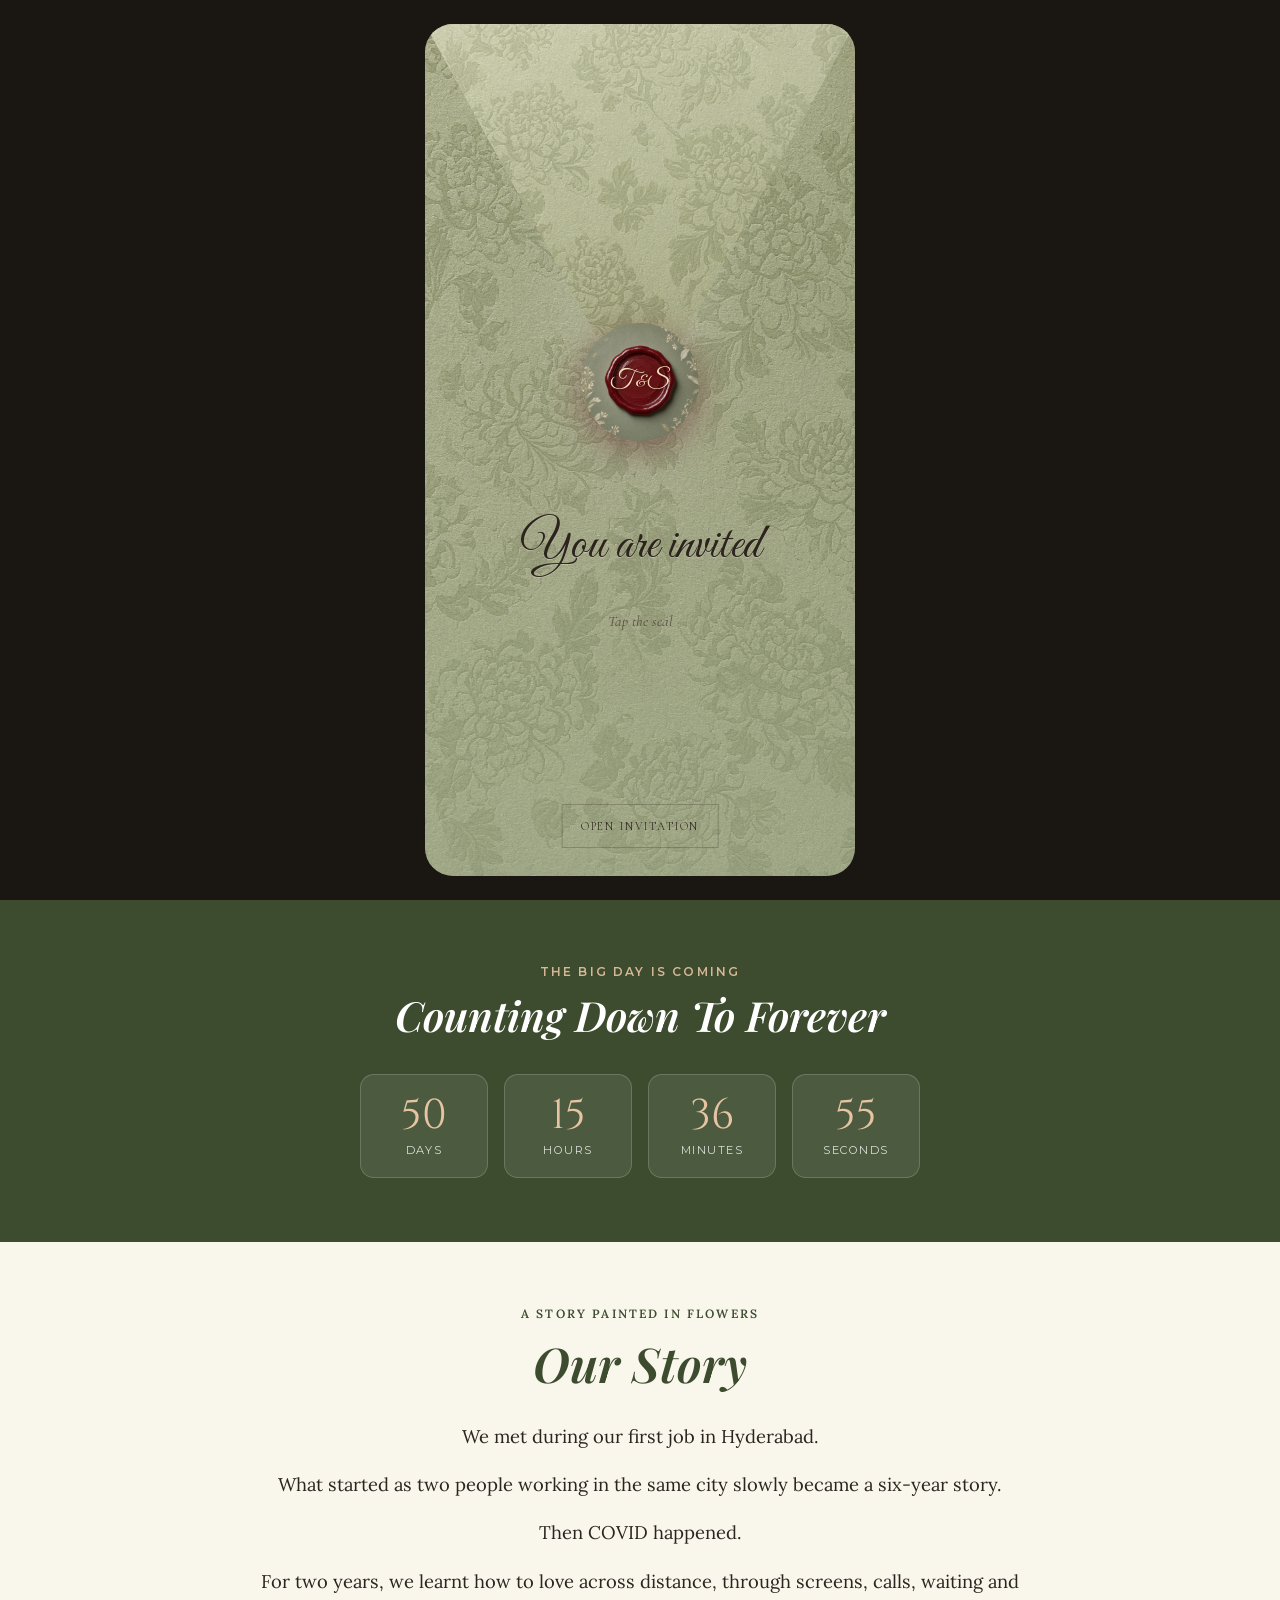
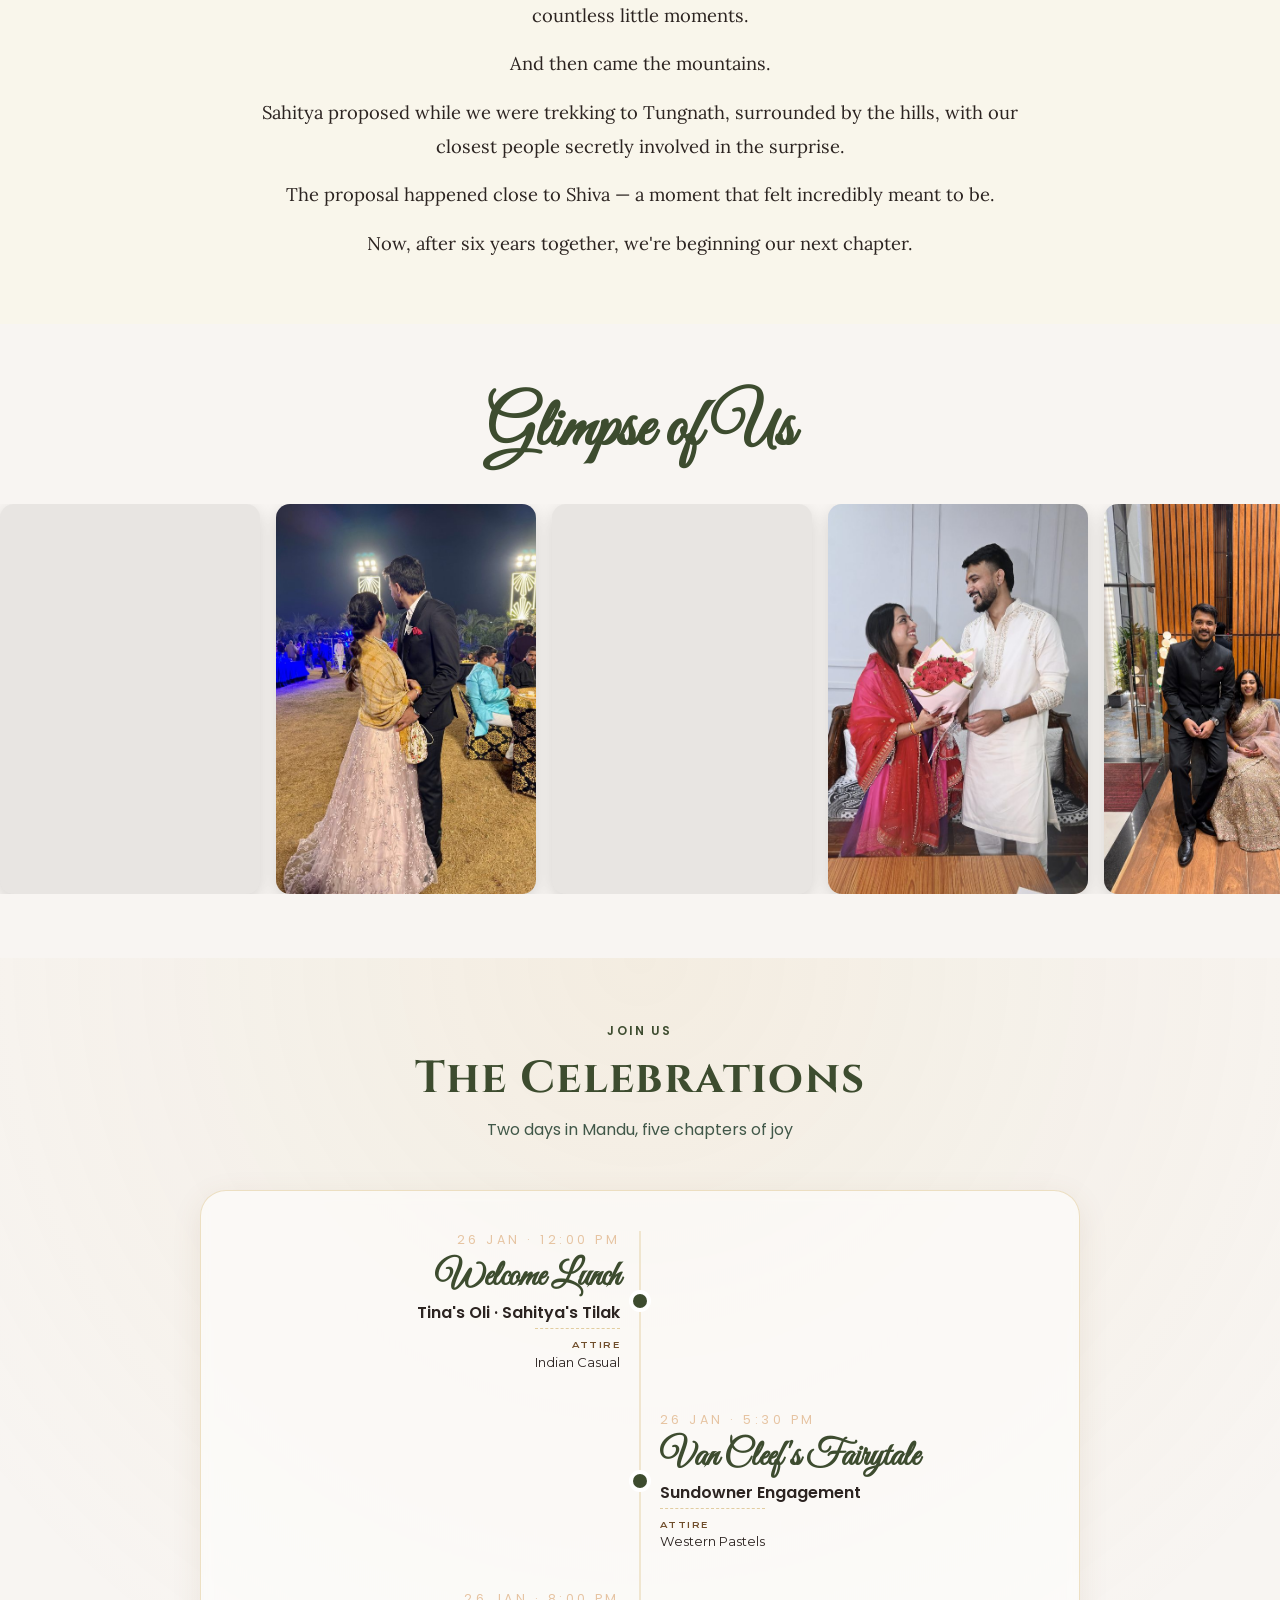
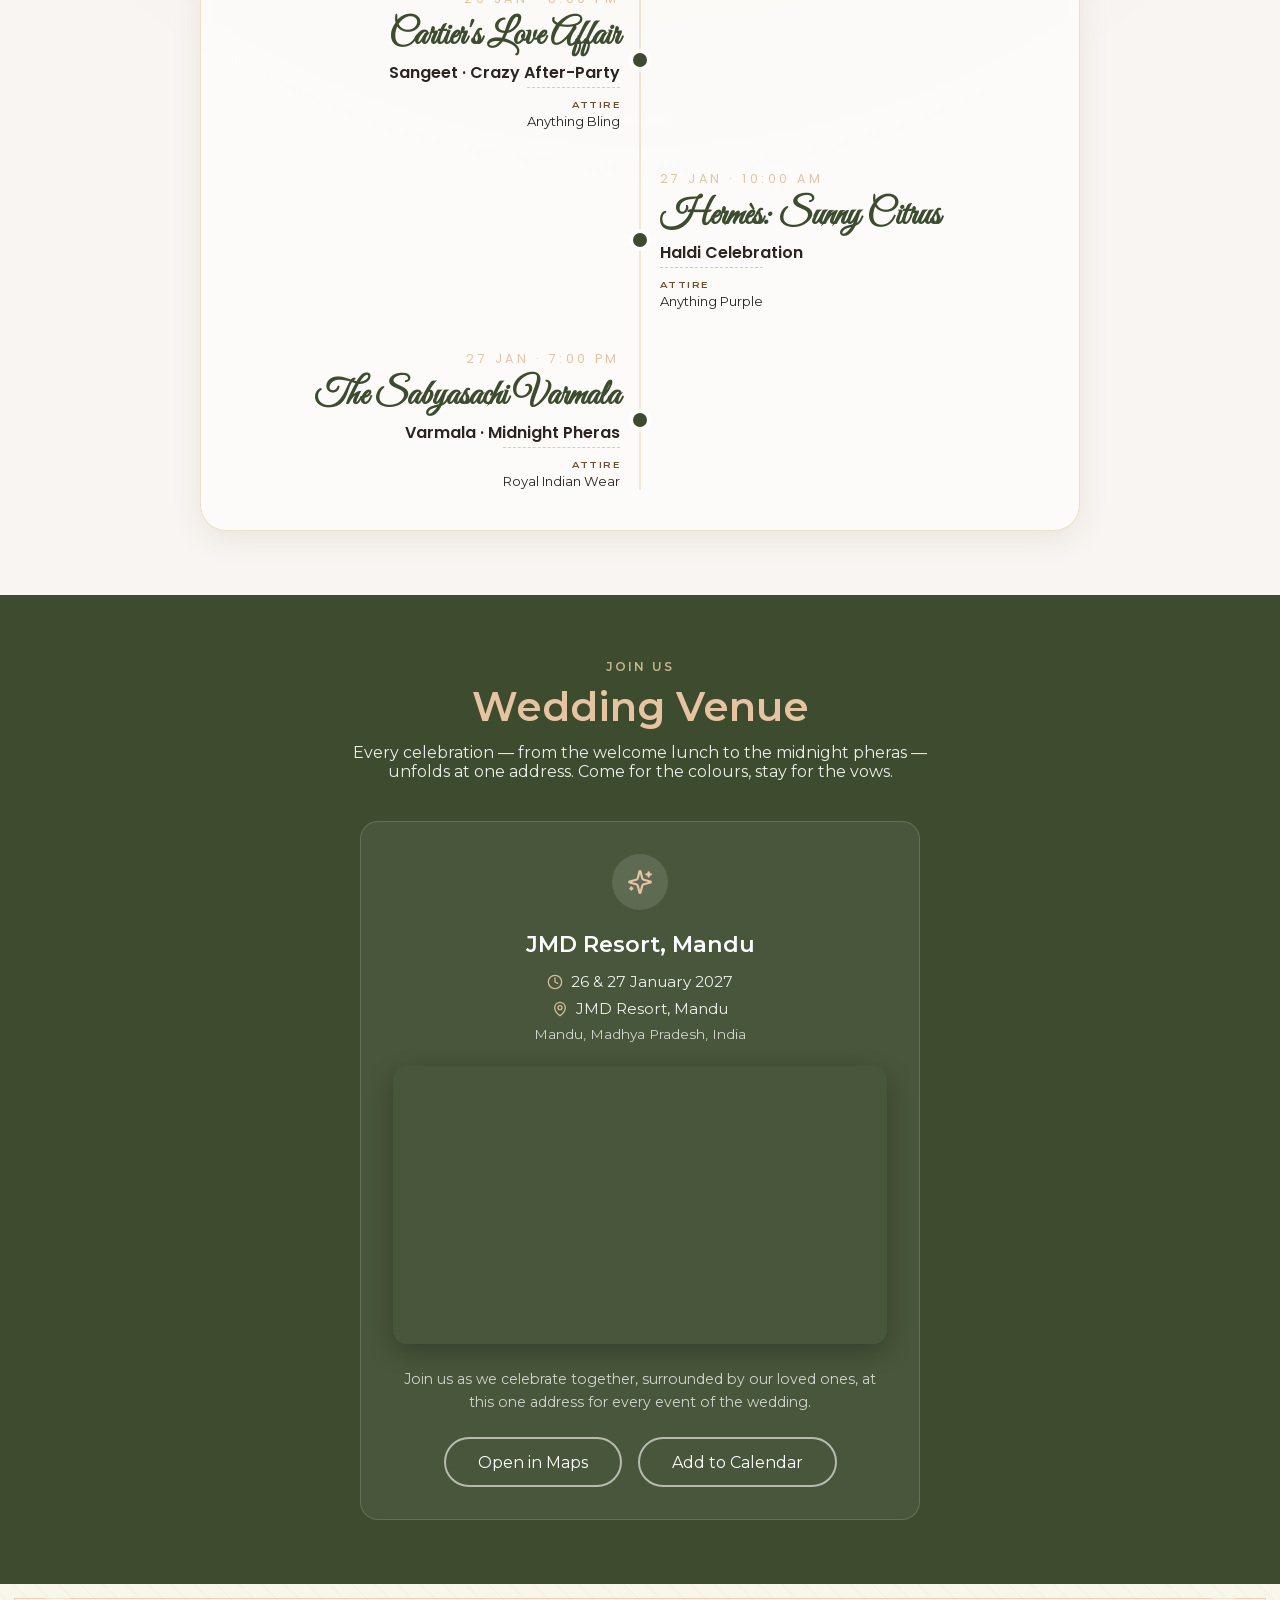
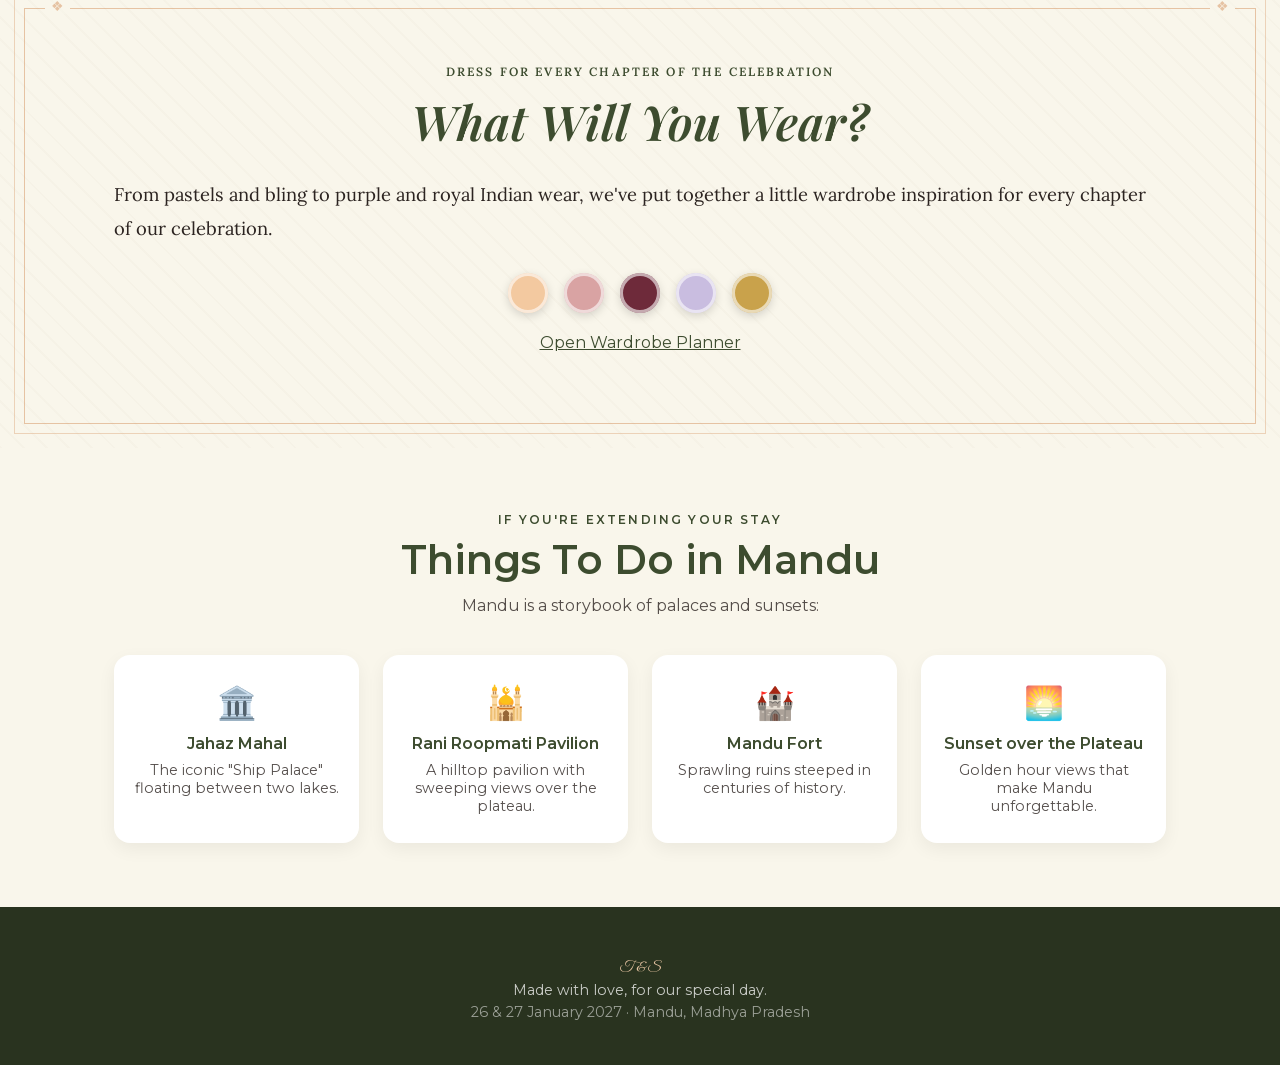
==== commit f097383b: "new" ====
--- a/index.html
+++ b/index.html
@@ -56,7 +56,7 @@
 
     <!-- HOME / HERO -->
     <section id="home" class="section hero">
-      <video class="hero-video" autoplay muted loop playsinline poster="/og/og-preview.png">
+      <video class="hero-video" autoplay muted loop playsinline poster="/hero-poster.jpg">
         <source src="/hero-video.mp4" type="video/mp4" />
       </video>
       <div class="hero-overlay"></div>
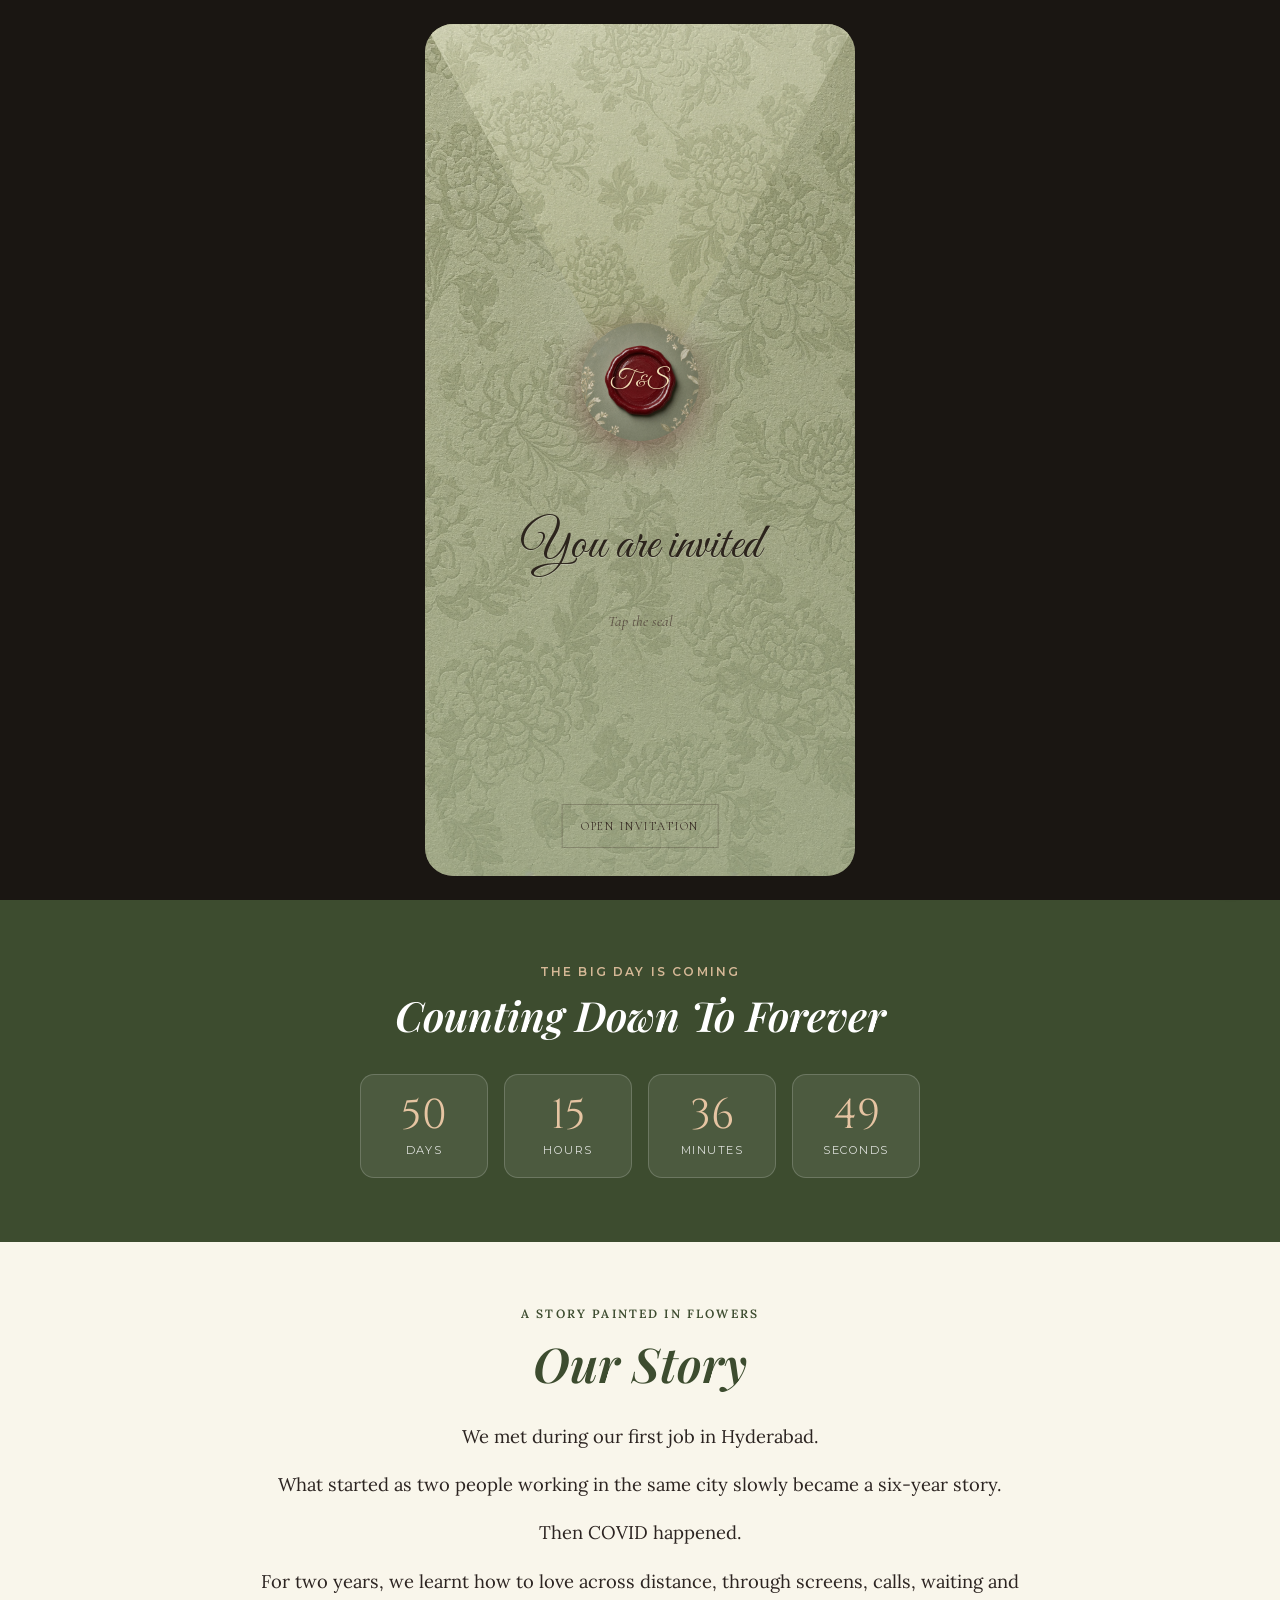
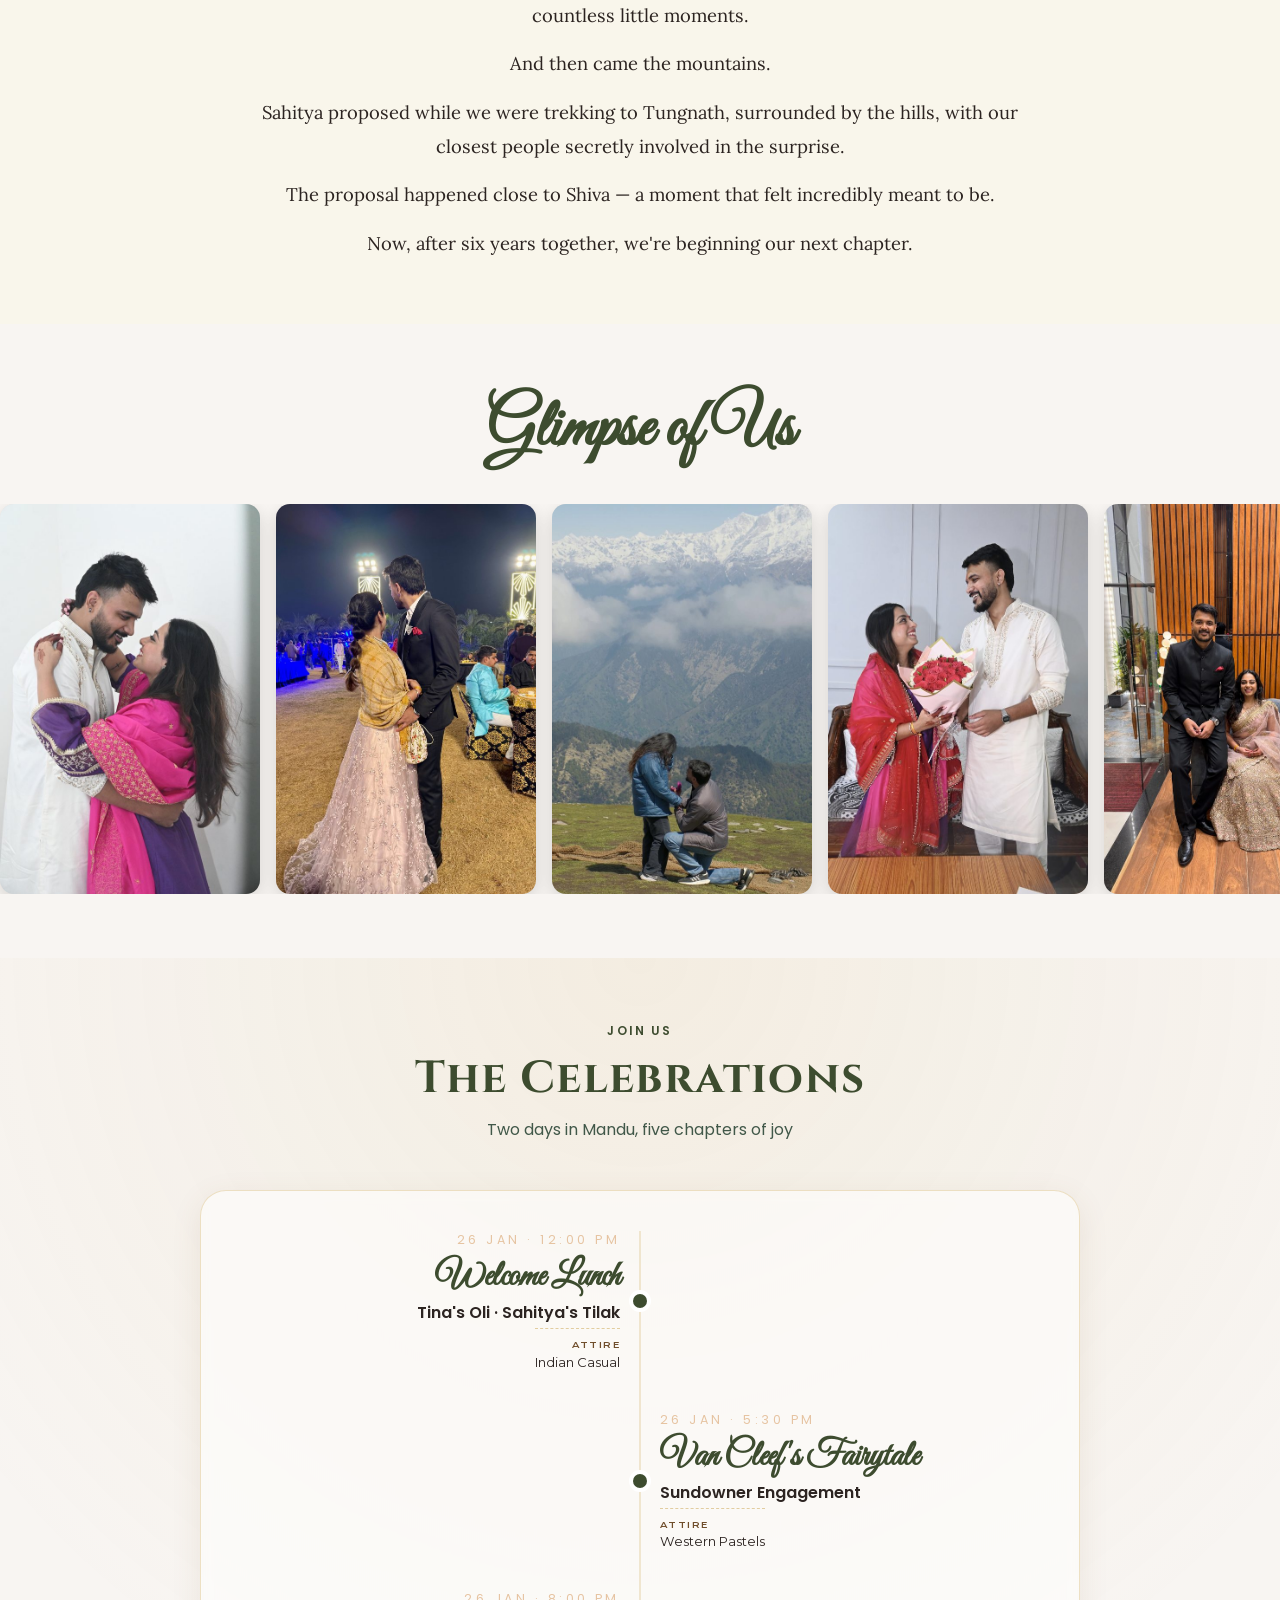
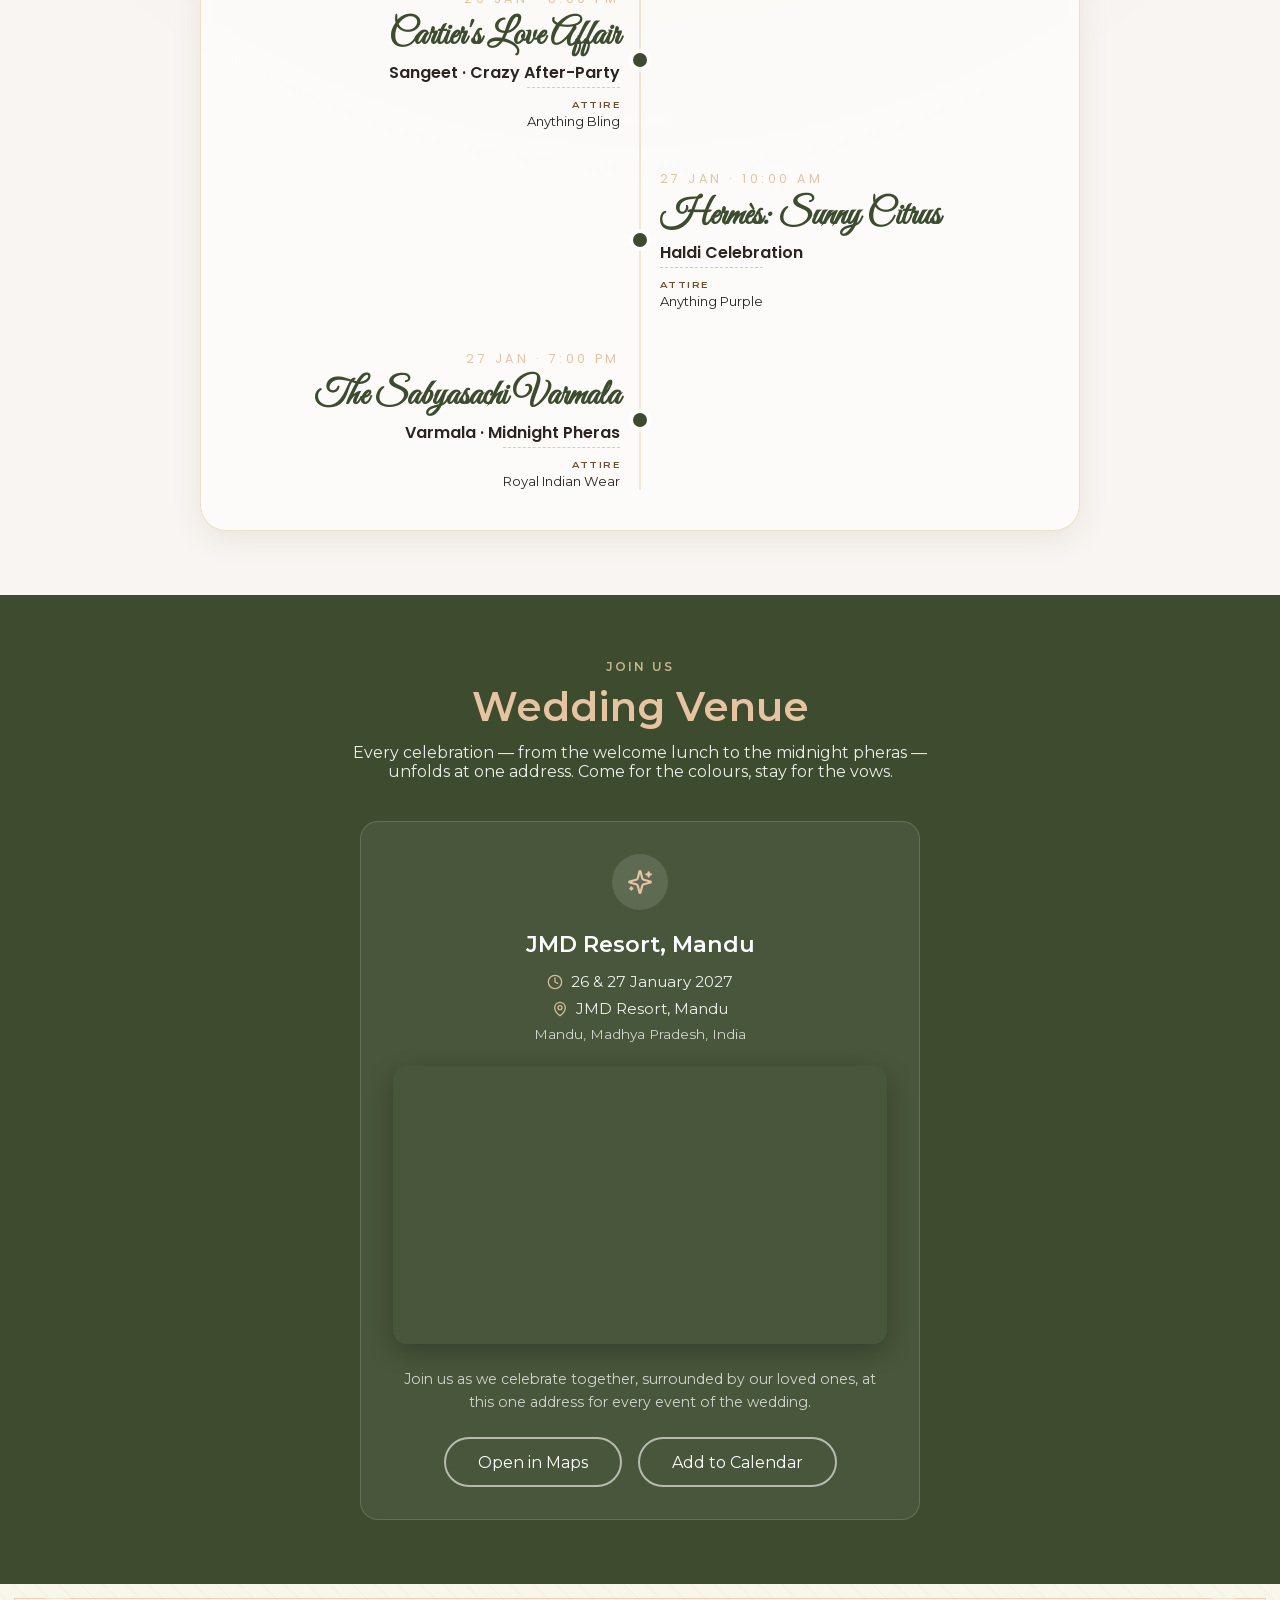
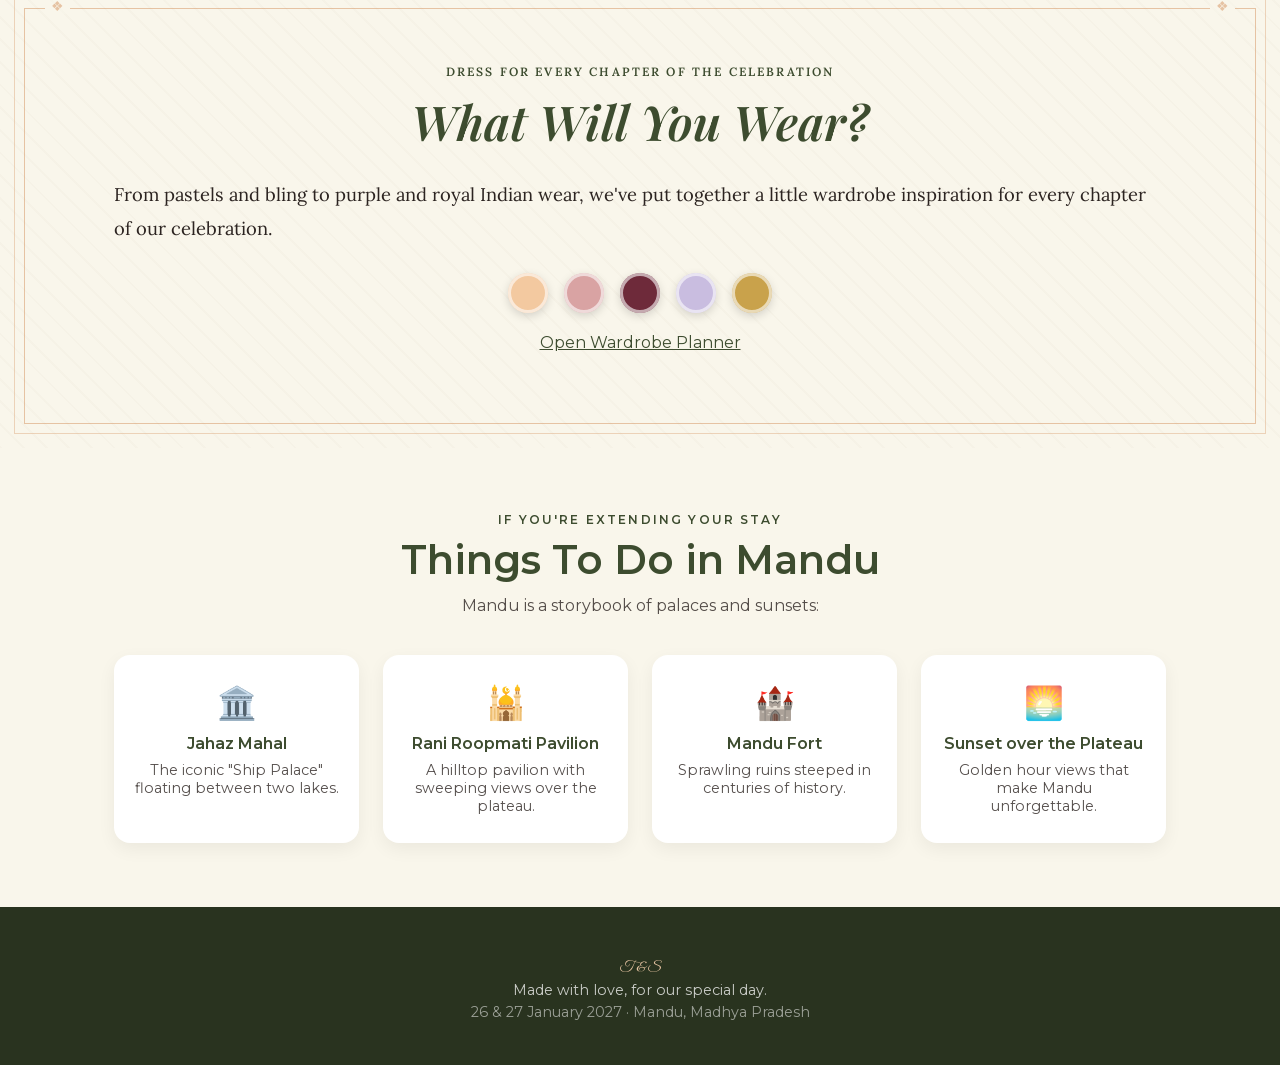
==== commit 1337a87d: "New addition" ====
--- a/index.html
+++ b/index.html
@@ -121,17 +121,21 @@
       </div>
       <div class="glimpse-viewport">
         <div class="glimpse-track" id="glimpseTrack">
-          <div class="glimpse-card"><img src="/Photo1.jpg" alt="Tina and Sahitya, photo 1" loading="lazy" decoding="async" /></div>
-          <div class="glimpse-card"><img src="/Photo2.jpg" alt="Tina and Sahitya, photo 2" loading="lazy" decoding="async" /></div>
-          <div class="glimpse-card"><img src="/Photo3.jpg" alt="Tina and Sahitya, photo 3" loading="lazy" decoding="async" /></div>
-          <div class="glimpse-card"><img src="/Photo4.jpg" alt="Tina and Sahitya, photo 4" loading="lazy" decoding="async" /></div>
-          <div class="glimpse-card"><img src="/Photo5.jpg" alt="Tina and Sahitya, photo 5" loading="lazy" decoding="async" /></div>
+          <div class="glimpse-card"><img src="/1.jpg" alt="Tina and Sahitya, photo 1" loading="lazy" decoding="async" /></div>
+          <div class="glimpse-card"><img src="/2.jpg" alt="Tina and Sahitya, photo 2" loading="lazy" decoding="async" /></div>
+          <div class="glimpse-card"><img src="/3.jpg" alt="Tina and Sahitya, photo 3" loading="lazy" decoding="async" /></div>
+          <div class="glimpse-card"><img src="/4.jpg" alt="Tina and Sahitya, photo 4" loading="lazy" decoding="async" /></div>
+          <div class="glimpse-card"><img src="/5.jpg" alt="Tina and Sahitya, photo 5" loading="lazy" decoding="async" /></div>
+          <div class="glimpse-card"><img src="/6.jpg" alt="Tina and Sahitya, photo 6" loading="lazy" decoding="async" /></div>
+          <div class="glimpse-card"><img src="/7.jpg" alt="Tina and Sahitya, photo 7" loading="lazy" decoding="async" /></div>
           <!-- duplicated for a seamless, endless loop -->
-          <div class="glimpse-card" aria-hidden="true"><img src="/Photo1.jpg" alt="" loading="lazy" decoding="async" /></div>
-          <div class="glimpse-card" aria-hidden="true"><img src="/Photo2.jpg" alt="" loading="lazy" decoding="async" /></div>
-          <div class="glimpse-card" aria-hidden="true"><img src="/Photo3.jpg" alt="" loading="lazy" decoding="async" /></div>
-          <div class="glimpse-card" aria-hidden="true"><img src="/Photo4.jpg" alt="" loading="lazy" decoding="async" /></div>
-          <div class="glimpse-card" aria-hidden="true"><img src="/Photo5.jpg" alt="" loading="lazy" decoding="async" /></div>
+          <div class="glimpse-card" aria-hidden="true"><img src="/1.jpg" alt="" loading="lazy" decoding="async" /></div>
+          <div class="glimpse-card" aria-hidden="true"><img src="/2.jpg" alt="" loading="lazy" decoding="async" /></div>
+          <div class="glimpse-card" aria-hidden="true"><img src="/3.jpg" alt="" loading="lazy" decoding="async" /></div>
+          <div class="glimpse-card" aria-hidden="true"><img src="/4.jpg" alt="" loading="lazy" decoding="async" /></div>
+          <div class="glimpse-card" aria-hidden="true"><img src="/5.jpg" alt="" loading="lazy" decoding="async" /></div>
+          <div class="glimpse-card" aria-hidden="true"><img src="/6.jpg" alt="" loading="lazy" decoding="async" /></div>
+          <div class="glimpse-card" aria-hidden="true"><img src="/7.jpg" alt="" loading="lazy" decoding="async" /></div>
         </div>
       </div>
     </section>
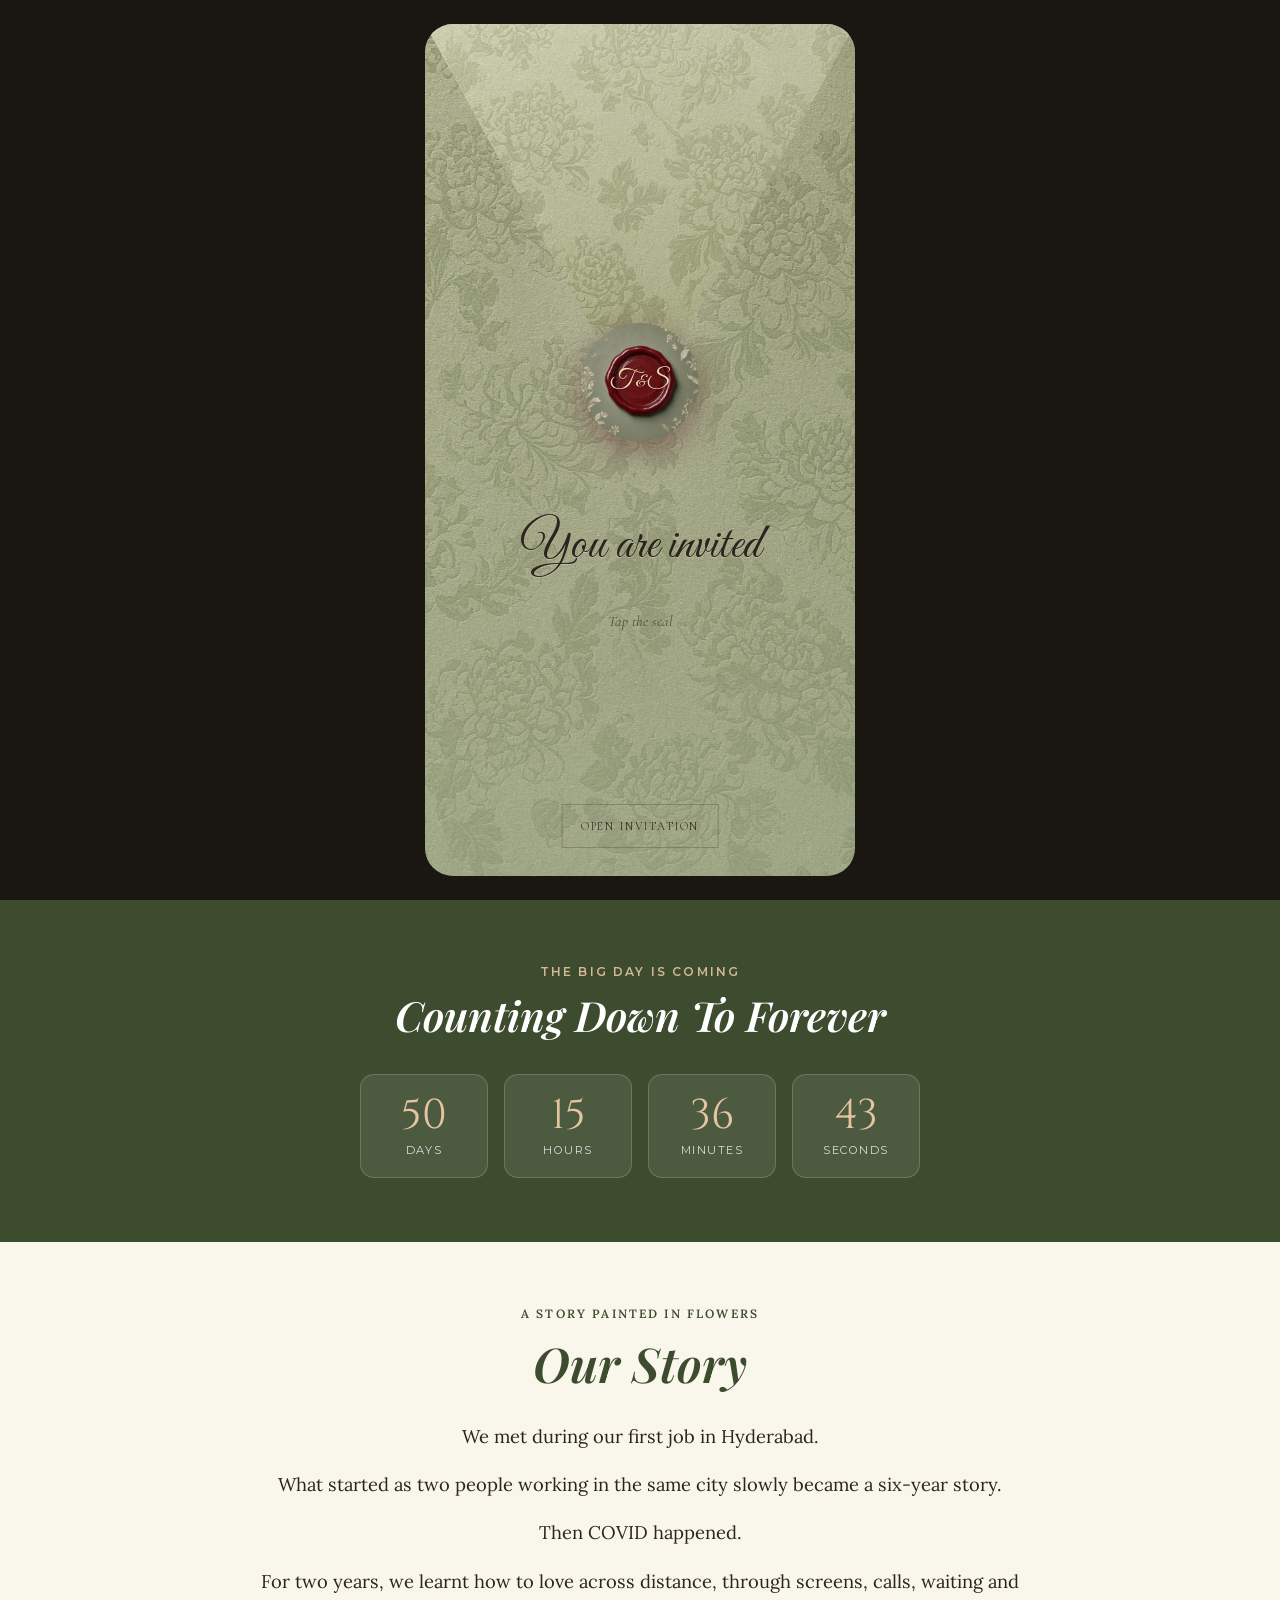
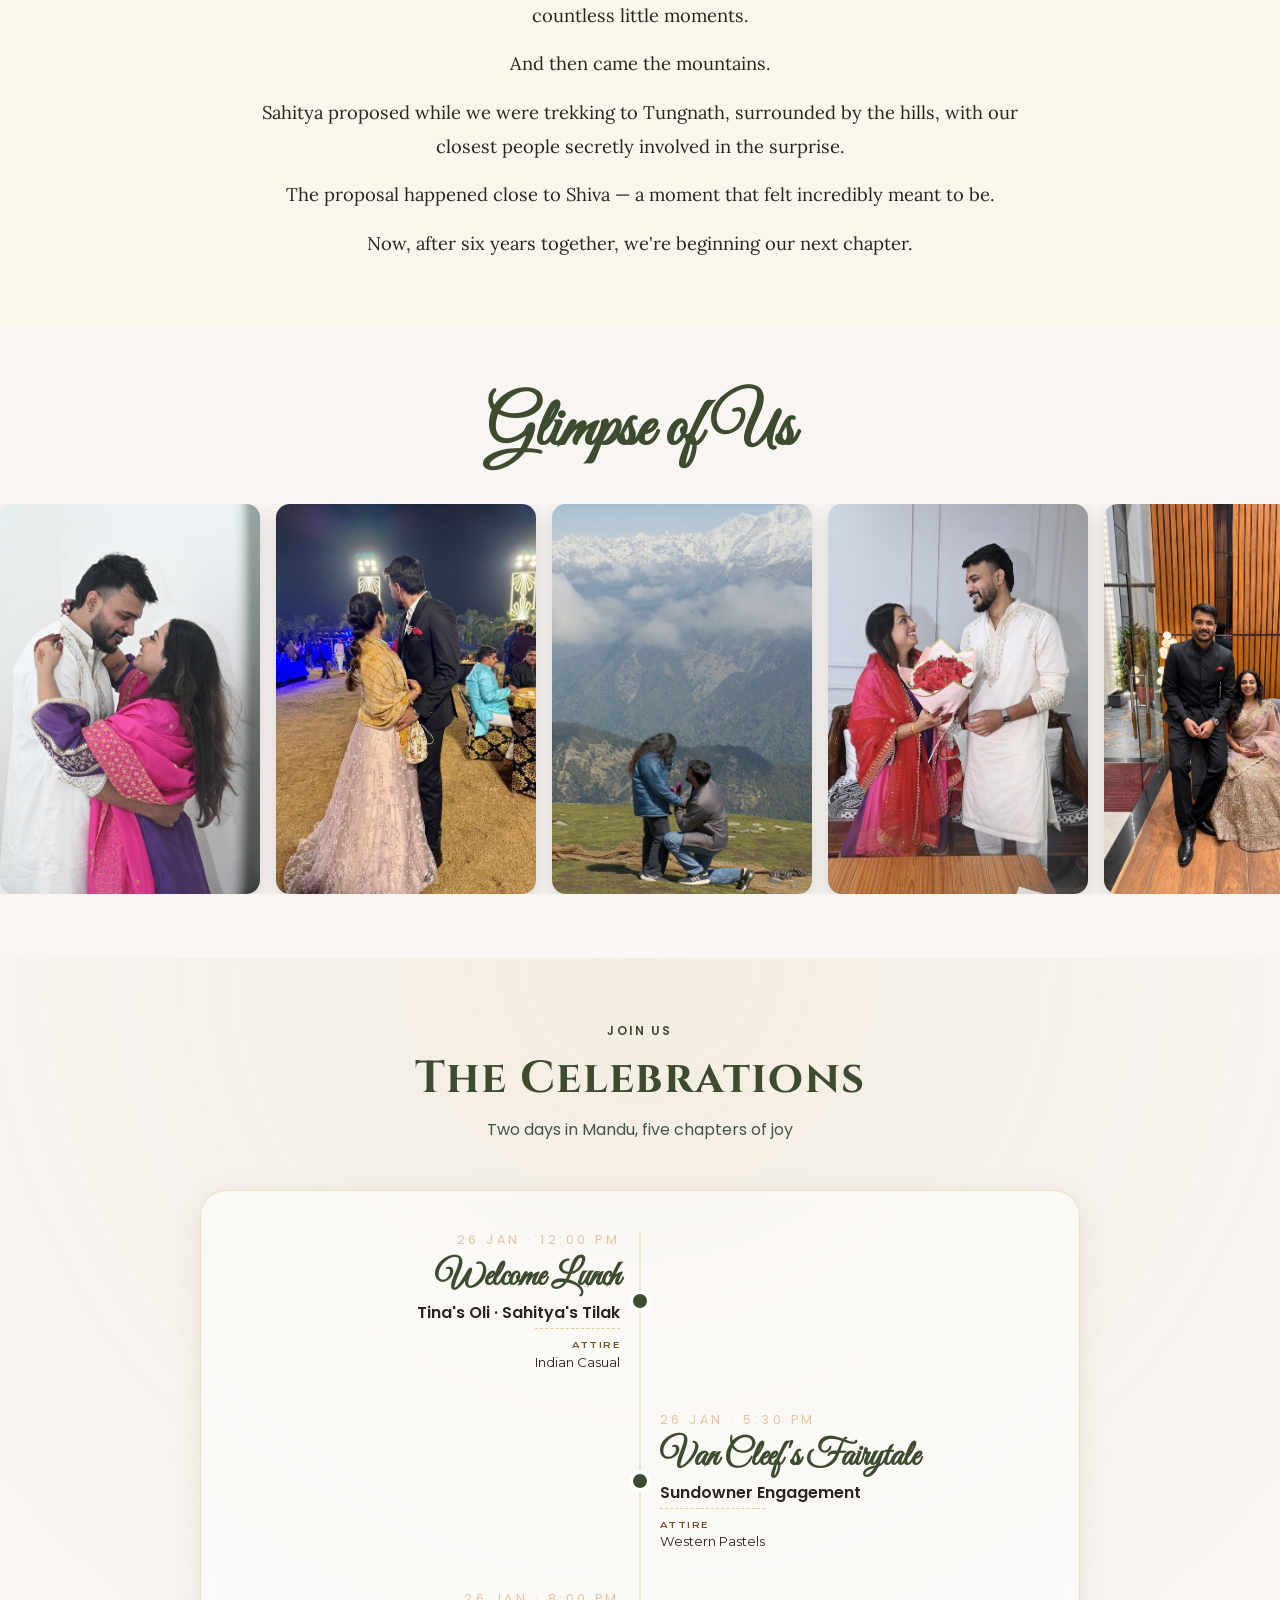
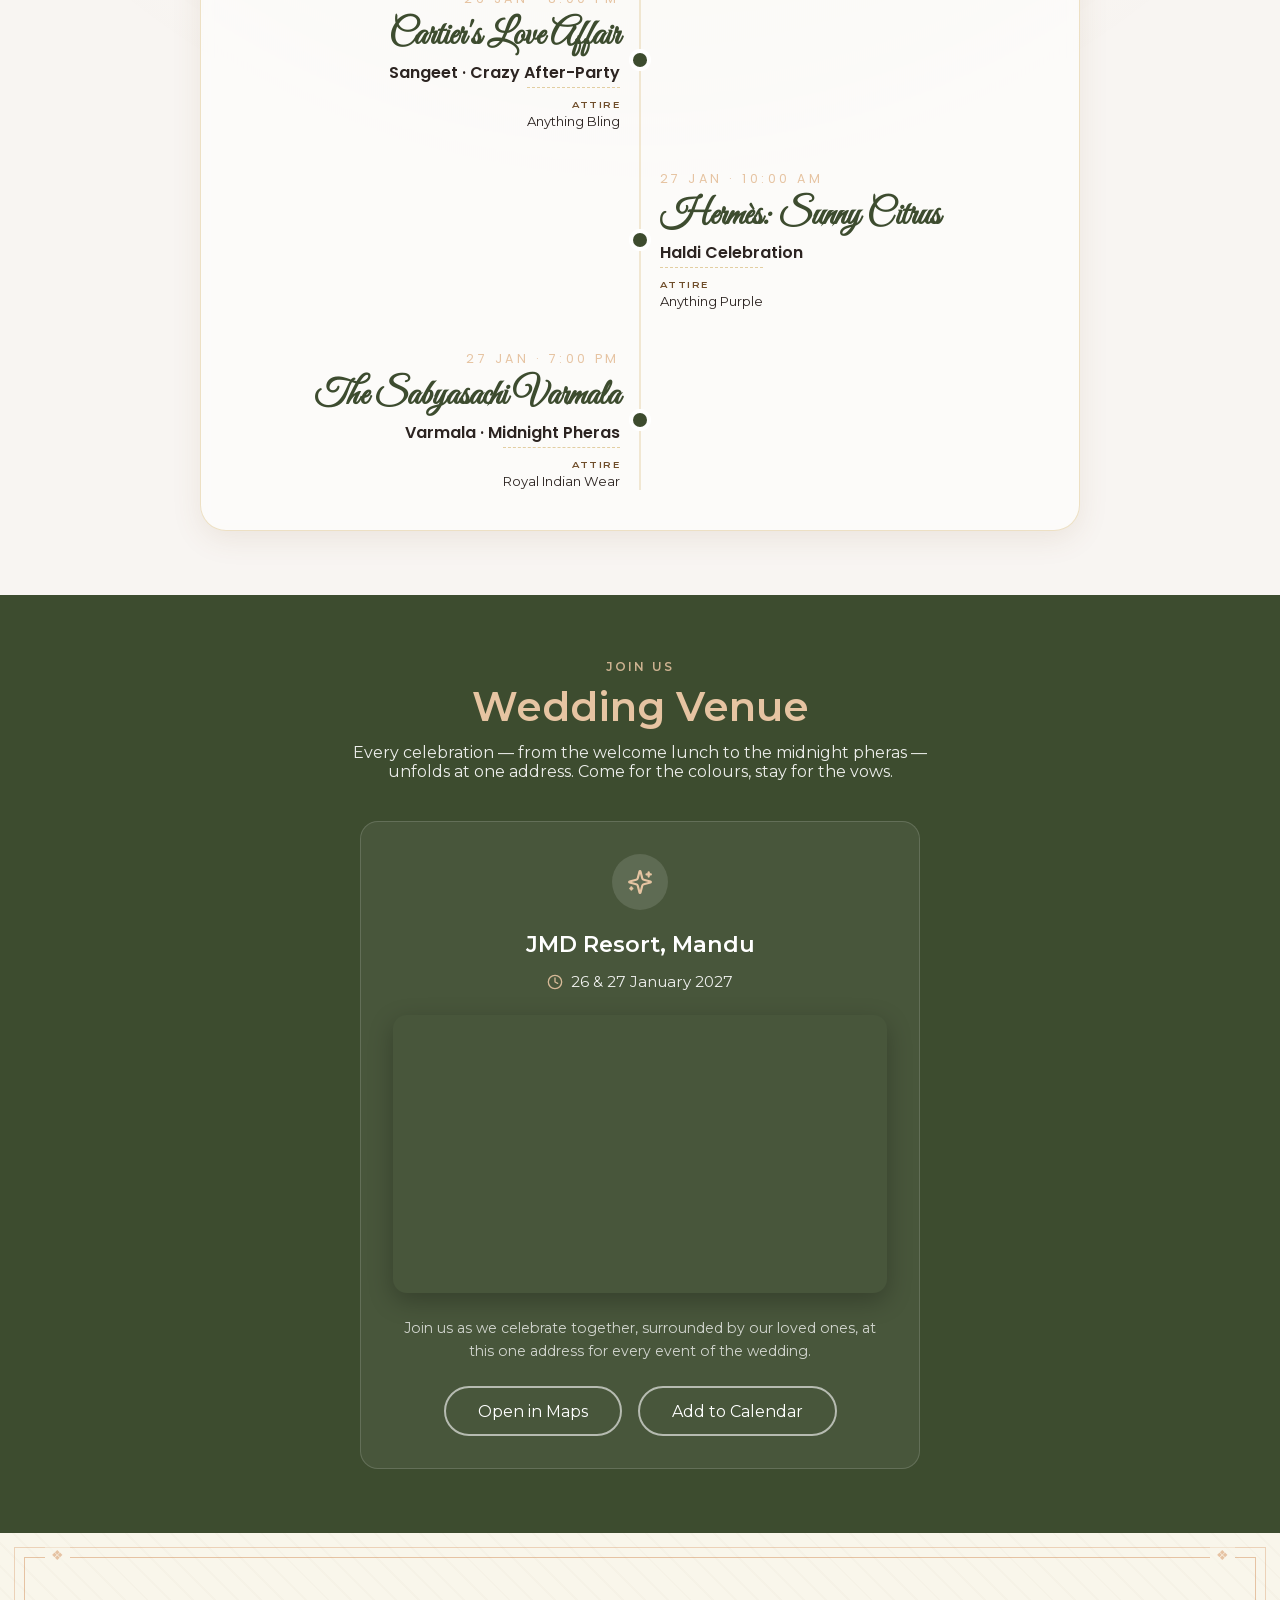
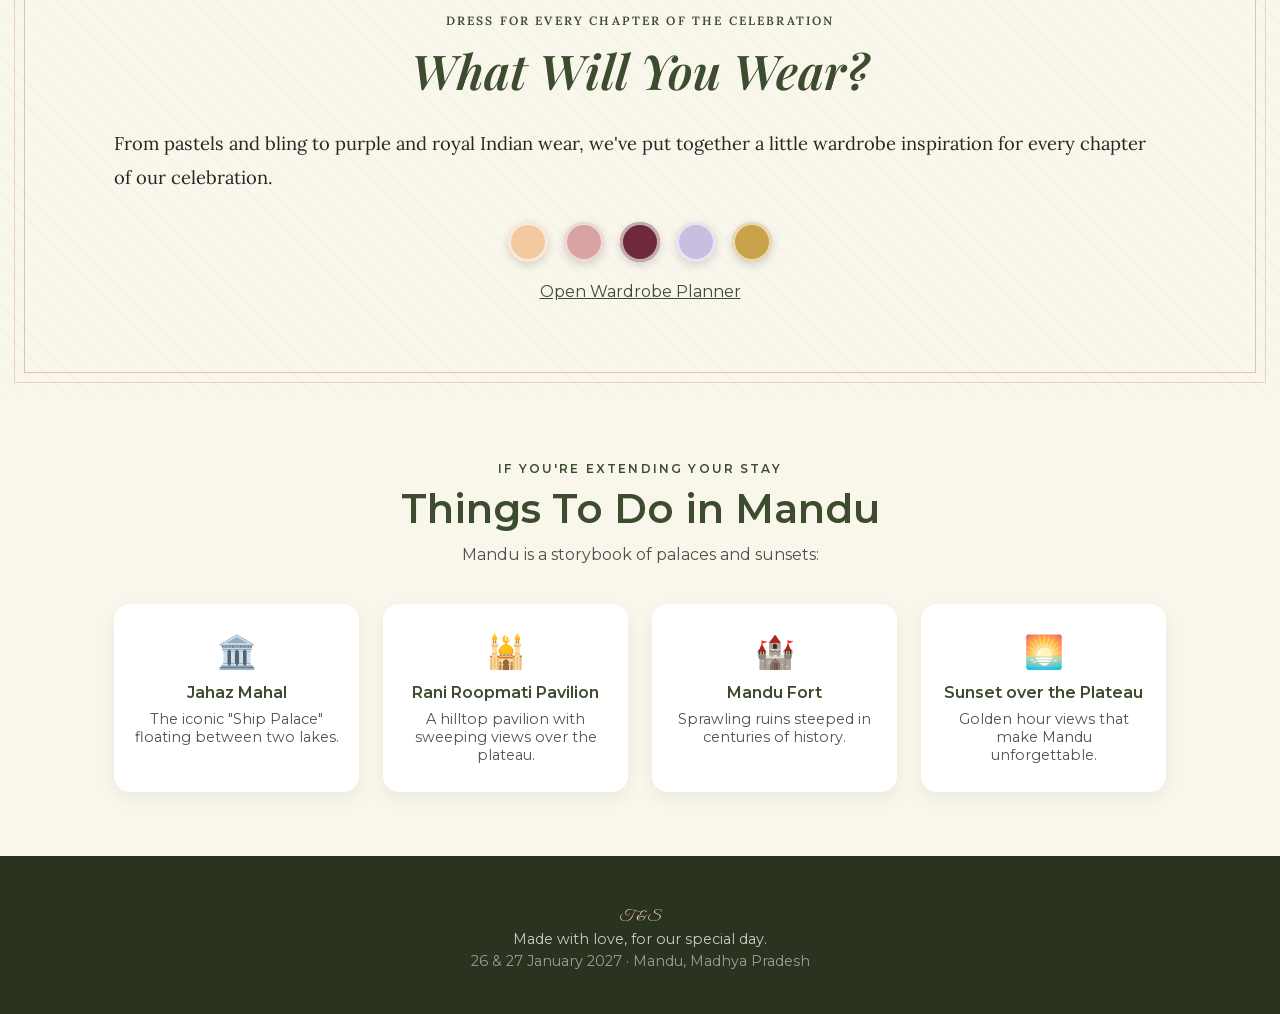
==== commit e15b0bab: "Changes" ====
--- a/index.html
+++ b/index.html
@@ -228,11 +228,6 @@
               <svg xmlns="http://www.w3.org/2000/svg" width="16" height="16" viewBox="0 0 24 24" fill="none" stroke="currentColor" stroke-width="2" stroke-linecap="round" stroke-linejoin="round"><circle cx="12" cy="12" r="10"/><polyline points="12 6 12 12 16 14"/></svg>
               <span>26 &amp; 27 January 2027</span>
             </div>
-            <div class="venue-meta-row">
-              <svg xmlns="http://www.w3.org/2000/svg" width="16" height="16" viewBox="0 0 24 24" fill="none" stroke="currentColor" stroke-width="2" stroke-linecap="round" stroke-linejoin="round"><path d="M20 10c0 4.993-5.539 10.193-7.399 11.799a1 1 0 0 1-1.202 0C9.539 20.193 4 14.993 4 10a8 8 0 0 1 16 0"/><circle cx="12" cy="10" r="3"/></svg>
-              <span>JMD Resort, Mandu</span>
-            </div>
-            <p class="venue-address">Mandu, Madhya Pradesh, India</p>
           </div>
 
           <div class="venue-map">
